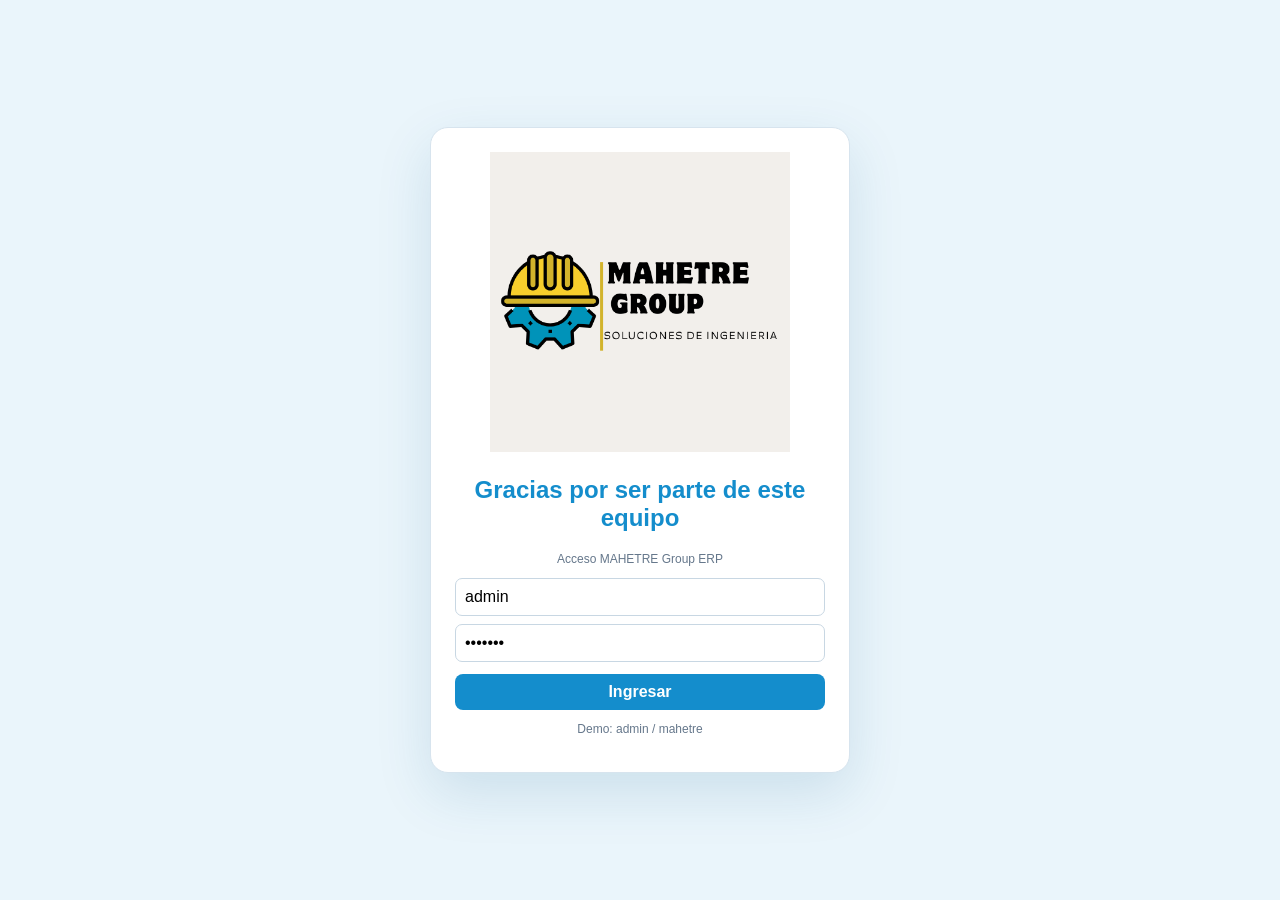
==== index.html @ aef708cf "Add files via upload" ====
<!doctype html><html lang="es"><head><meta charset="utf-8"><meta name="viewport" content="width=device-width,initial-scale=1"><title>MAHETRE ERP V1.4</title>
<style>
:root{--blue:#148dcc;--blue2:#0d78b4;--nav:#1596d2;--nav2:#0d82bf;--bg:#f3f8fc;--ink:#152235;--line:#d7e4ee;--green:#19a15f;--red:#d92d20;--yellow:#e9bb20}*{box-sizing:border-box}body{margin:0;font-family:Segoe UI,Arial,sans-serif;background:var(--bg);color:var(--ink)}button,input,select,textarea{font:inherit}.app{display:grid;grid-template-columns:260px 1fr;min-height:100vh}.side{background:linear-gradient(180deg,var(--nav),var(--nav2));color:#fff;min-height:100vh;height:100%;padding:14px 12px}.logoBox{background:#fff;border-radius:12px;padding:8px;margin-bottom:13px}.logoBox img{display:block;width:100%}.nav button{width:100%;padding:10px 12px;margin:2px 0;border:0;border-radius:8px;background:transparent;color:#eefaff;text-align:left;cursor:pointer}.nav button:hover,.nav button.on{background:#ffffff25}.main{padding:20px 24px 80px;min-width:0}.top{display:flex;align-items:center;justify-content:space-between;gap:12px}.top h1{margin:0;font-size:24px}.muted{font-size:12px;color:#65778b}.btn{border:0;border-radius:8px;padding:9px 12px;font-weight:700;cursor:pointer}.primary{background:var(--blue);color:#fff}.ghost{background:#fff;border:1px solid var(--line)}.ai{background:#efeaff;color:#5c28a7}.danger{background:#fff1f0;color:var(--red)}.msgbtn{position:relative}.badge{position:absolute;right:-7px;top:-7px;background:var(--red);color:#fff;border-radius:50%;width:19px;height:19px;display:grid;place-items:center;font-size:10px}.page{display:none}.page.on{display:block}.cards{display:grid;grid-template-columns:repeat(5,1fr);gap:11px;margin:18px 0}.card,.panel{background:#fff;border:1px solid var(--line);border-radius:13px;padding:15px;box-shadow:0 5px 18px #0a4a7208}.card b{display:block;font-size:25px;margin-top:4px}.ok{color:var(--green);font-weight:900}.warn{color:#b36b00;font-weight:800}.blocked{color:var(--red);font-weight:800}.pill{padding:4px 8px;border-radius:99px;background:#e7f4fb;color:#0872a8;font-size:11px;font-weight:800;display:inline-block}table{width:100%;border-collapse:collapse}th,td{padding:9px;border-bottom:1px solid #e8eef3;font-size:12px;text-align:left;vertical-align:top}th{background:#f5f9fc}.grid{display:grid;grid-template-columns:repeat(3,1fr);gap:10px}label{font-size:12px;font-weight:800;display:block;margin:4px 0}input,select,textarea{width:100%;border:1px solid #c8d7e3;border-radius:7px;padding:9px;background:#fff}textarea{min-height:90px;resize:vertical}.descbox{min-height:72px}.toolbar{display:flex;gap:7px;flex-wrap:wrap;margin-top:12px}.help{border:0;border-radius:50%;width:19px;height:19px;background:#e5f4fb;color:#0877b1;font-weight:900;cursor:pointer}.tabs{display:flex;gap:6px;flex-wrap:wrap;margin-bottom:14px}.tab{border:0;border-radius:99px;padding:8px 11px;background:#e6f2f9;cursor:pointer}.tab.on{background:var(--blue);color:#fff}.stage{display:none}.stage.on{display:block}.quote{background:#fff;max-width:850px;margin:12px auto;border:1px solid var(--line);padding:16px;position:relative;overflow:hidden}.quote:before{content:"";position:absolute;left:0;top:0;width:100%;height:14px;background:var(--blue)}.qhead{display:grid;grid-template-columns:1.2fr 1fr;gap:20px;margin-top:10px}.qhead img{width:185px;max-width:100%}.qdate{text-align:right}.qtitle{text-align:center;font-size:30px;color:#0a83c4;font-weight:900;letter-spacing:2px;margin:16px}.qinfo{display:grid;grid-template-columns:1fr 1fr;gap:14px;margin-bottom:10px}.qservice{font-size:14px}.quote table th{background:#0b83c5;color:white;font-size:14px}.quote table td{border:1px solid #7c8791}.quote table td textarea,.quote table td input{border:0}.totals{width:360px;margin:0 0 0 auto;background:#eef3fb;padding:8px}.totals div{display:flex;justify-content:space-between;padding:5px}.grand{background:#d6deed;font-size:18px;font-weight:900}.qualityGrid{display:grid;grid-template-columns:repeat(4,1fr);gap:10px}.qtool{background:#fff;border:1px solid var(--line);border-radius:11px;padding:13px;cursor:pointer}.qtool:hover{border-color:var(--blue)}.qtool b{display:block;margin-bottom:4px}.trace{display:grid;grid-template-columns:repeat(6,1fr);gap:6px;margin:12px 0}.trace div{background:#e8f5fb;border-radius:9px;padding:10px;text-align:center;font-size:11px}.chat{position:fixed;right:18px;bottom:18px;width:390px;max-height:75vh;background:#fff;border:1px solid var(--line);border-radius:14px;box-shadow:0 18px 50px #0003;display:none;overflow:hidden;z-index:30}.chat.on{display:block}.chathead{background:var(--blue);color:#fff;padding:11px;display:flex;justify-content:space-between}.presence{padding:9px;border-bottom:1px solid var(--line);font-size:11px}.dot{color:var(--green)}.chatbody{padding:10px;max-height:280px;overflow:auto}.bubble{background:#f1f5f8;border-radius:9px;padding:8px;margin:6px 0;font-size:12px}.login{position:fixed;inset:0;background:#eaf5fb;z-index:99;display:grid;place-items:center}.login.off{display:none}.loginCard{width:420px;max-width:92vw;background:#fff;border:1px solid var(--line);border-radius:18px;padding:24px;box-shadow:0 20px 55px #0b5c8a22;text-align:center}.loginCard img{width:300px;max-width:100%}.loginCard h2{color:var(--blue)}.modal{position:fixed;inset:0;background:#0006;z-index:50;display:none;place-items:center}.modal.on{display:grid}.modalCard{width:850px;max-width:94vw;max-height:88vh;overflow:auto;background:#fff;border-radius:14px;padding:18px}.section{border-top:1px solid var(--line);padding-top:10px;margin-top:10px}.savehint{position:fixed;left:50%;bottom:18px;transform:translateX(-50%);background:#15324e;color:#fff;padding:8px 14px;border-radius:99px;font-size:11px;display:none;z-index:70}
@media(max-width:1000px){.app{grid-template-columns:1fr}.side{min-height:auto}.cards{grid-template-columns:repeat(2,1fr)}.grid,.qinfo,.qhead{grid-template-columns:1fr}.qualityGrid{grid-template-columns:repeat(2,1fr)}.trace{grid-template-columns:repeat(2,1fr)}}
@page{size:A4 portrait;margin:8mm}
@media print{
 body{background:#fff}
 body *{visibility:hidden!important}
 body.print-quote .quote,body.print-quote .quote *{visibility:visible!important}
 body.print-quality #qualityModal,body.print-quality #qualityModal *{visibility:visible!important}
 body.print-project #printProject,body.print-project #printProject *{visibility:visible!important}
 body.print-quote .quote{position:absolute;left:0;top:0;width:194mm;max-width:194mm;margin:0;padding:7mm;border:0;box-shadow:none;font-size:9.5pt}
 body.print-quote .qhead img{width:42mm}
 body.print-quote .qtitle{font-size:22pt;margin:6px}
 body.print-quote input,body.print-quote textarea,body.print-quote select{padding:2px;font-size:9pt}
 body.print-quote .descbox{min-height:40px}
 body.print-quote th,body.print-quote td{padding:4px;font-size:8.5pt}
 body.print-quality #qualityModal{display:block!important;position:absolute;inset:0;background:#fff}
 body.print-quality .modalCard{width:194mm;max-width:194mm;max-height:none;overflow:visible;padding:7mm}
 body.print-project #printProject{display:block!important;position:absolute;left:0;top:0;width:194mm;padding:7mm;background:#fff}
 .noPrint{display:none!important}
}

.filebox{margin-top:14px;border:1px dashed #9fcbe5;background:#f7fcff;border-radius:12px;padding:12px}
.filebox h4{margin:0 0 7px;color:#087fbd}.filechips{display:flex;gap:6px;flex-wrap:wrap}
.filechip{background:#fff;border:1px solid #dce8ef;border-radius:9px;padding:7px 9px;font-size:11px;cursor:pointer}
.fileModal{display:none;position:fixed;inset:0;background:#0008;z-index:80;align-items:center;justify-content:center}.fileModal.on{display:flex}
.fileCard{width:min(1050px,94vw);max-height:90vh;overflow:auto;background:#fff;border-radius:14px;padding:18px}
.fileGrid{display:grid;grid-template-columns:330px 1fr;gap:15px}.fileList{border-right:1px solid #e3e8ef;padding-right:12px}
.fileRow{padding:9px;border:1px solid #e2e8f0;border-radius:9px;margin:7px 0}.fileRow:hover{background:#f7fbff}
.preview{min-height:420px;border:1px solid #e2e8f0;border-radius:10px;padding:10px;overflow:auto;background:#fafafa}
.preview iframe{width:100%;height:580px;border:0}.preview img{max-width:100%;max-height:580px}
.preview table{background:#fff}.preview td,.preview th{border:1px solid #ddd;padding:4px;white-space:nowrap}
@media(max-width:850px){.fileGrid{grid-template-columns:1fr}.fileList{border-right:0}}
</style></head><body>
<div class="login" id="login"><div class="loginCard"><img src="assets/logo.png"><h2>Gracias por ser parte de este equipo</h2><p class="muted">Acceso MAHETRE Group ERP</p><input id="loginUser" placeholder="Usuario" value="admin"><input id="loginPass" type="password" placeholder="Contraseña" value="mahetre" style="margin-top:8px"><button class="btn primary" style="width:100%;margin-top:12px" onclick="doLogin()">Ingresar</button><p class="muted">Demo: admin / mahetre</p></div></div>
<div class="app"><aside class="side"><div class="logoBox"><img src="assets/logo.png"></div><div class="nav"><button class="on" data-page="dash">▦ Dashboard</button><button data-page="new">＋ Proyecto nuevo</button><button data-page="projects">⚙ Proyectos</button><button data-page="quotes">▤ Cotizaciones</button><button data-page="machining">⚙ Maquinados</button><button data-page="sorting">⌕ Sorting / Retrabajo</button><button data-page="quality">✓ Calidad</button><button data-page="traceability">↗ Trazabilidad</button><button data-page="finance">$ Finanzas</button><button data-page="users">● Usuarios</button></div></aside><main class="main"><div class="top noPrint"><div><h1 id="pageTitle">Dashboard</h1><div class="muted">MAHETRE Group · ERP industrial integrado</div></div><div><button class="btn ai" onclick="aiHelp('general')">✨ IA</button> <button class="btn ghost msgbtn" onclick="toggleChat()">💬<span class="badge" id="badge">3</span></button></div></div>
<section class="page on" id="dash"><div class="cards"><div class="card">Activos<b>6</b></div><div class="card">En aprobación<b>3</b></div><div class="card">No aprobados<b>1</b></div><div class="card">Calidad pendiente<b>2</b></div><div class="card">Finalizados <span class="ok">✓</span><b>12</b></div></div><div class="panel"><h3>Seguimiento de proyectos</h3><table><tr><th>Folio</th><th>Cliente</th><th>Etapa</th><th>Estado</th><th>Qué falta / por qué paró</th><th>Responsable</th><th>Acciones</th></tr><tr><td>PRY-2026-0001</td><td>Cliente de prueba</td><td>Calidad</td><td><span class="warn">En proceso</span></td><td>Falta aprobación dimensional</td><td>Calidad</td><td><button class="btn ghost" onclick="openProject('PRY-2026-0001')">Abrir</button></td></tr><tr><td>PRY-2026-0008</td><td>Cliente A</td><td>Cierre</td><td><span class="ok">✓ Finalizado</span></td><td>Completo</td><td>Gerencia</td><td><button class="btn ghost" onclick="printProject()">🖨 Imprimir</button> <button class="btn ghost" onclick="pdfProject()">📄 PDF</button> <button class="btn ghost" onclick="zipProject()">📦 ZIP</button></td></tr></table></div></section>
<section class="page" id="new"><div class="panel"><div class="tabs" id="projectTabs"><button class="tab on" onclick="stage(0)">Cliente</button><button class="tab" onclick="stage(1)">Proyecto</button><button class="tab" onclick="stage(2)">Ingeniería</button><button class="tab" onclick="stage(3)">Calidad</button><button class="tab" onclick="stage(4)">Documentos</button><button class="tab" onclick="stage(5)">Aprobación</button></div>
<div class="stage on"><h3>Cliente</h3><div class="grid"><div><label>Empresa <button class="help" onclick="help('Empresa','Razón social o nombre comercial del cliente.')">?</button></label><input data-key="empresa"></div><div><label>Contacto</label><input data-key="contacto"></div><div><label>Correo</label><input type="email" data-key="correo"></div><div><label>Teléfono</label><input data-key="telefono"></div><div><label>Dirección</label><input data-key="direccion"></div><div><label>Departamento</label><input data-key="departamento"></div></div><div class="attachSlot"></div></div>
<div class="stage"><h3>Proyecto</h3><div class="grid"><div><label>Nombre</label><input data-key="proyecto"></div><div><label>Número de parte</label><input data-key="parte"></div><div><label>Cantidad</label><input type="number" data-key="cantidad"></div><div><label>Fecha requerida</label><input type="date" data-key="fecha"></div><div><label>Responsable</label><input data-key="responsable"></div><div><label>Estado</label><select data-key="estado"><option>Borrador</option><option>En aprobación</option><option>No aprobado</option><option>Aprobado</option><option>En proceso</option><option>Finalizado</option></select></div></div><div class="attachSlot"></div></div>
<div class="stage"><h3>Ingeniería</h3><div class="grid"><div><label>Material</label><input data-key="material"></div><div><label>Revisión dibujo</label><input data-key="revision"></div><div><label>Proceso</label><input data-key="proceso"></div><div><label>Tolerancias</label><input data-key="tolerancias"></div><div><label>Máquina</label><input data-key="maquina"></div><div><label>Característica especial</label><input data-key="especial"></div></div><label>Comentario técnico <button class="help" onclick="aiHelp('comentario de ingeniería')">?</button></label><textarea data-key="comentarioIng"></textarea><button class="btn ai" onclick="aiDraft('comentarioIng','ingeniería')">✨ Generar comentario profesional</button><div class="attachSlot"></div></div>
<div class="stage"><h3>Calidad</h3><div class="qualityGrid"><div class="qtool" onclick="openQuality('APQP')"><b>APQP</b><span class="muted">Abrir formato y guardar al expediente</span></div><div class="qtool" onclick="openQuality('PPAP')"><b>PPAP</b><span class="muted">Abrir formato y guardar al expediente</span></div><div class="qtool" onclick="openQuality('MSA')"><b>MSA</b><span class="muted">Abrir formato y guardar al expediente</span></div><div class="qtool" onclick="openQuality('SPC')"><b>SPC</b><span class="muted">Abrir formato y guardar al expediente</span></div><div class="qtool" onclick="openQuality('AMEF / FMEA')"><b>AMEF / FMEA</b><span class="muted">Abrir formato y guardar al expediente</span></div><div class="qtool" onclick="openQuality('Plan de Control')"><b>Plan de Control</b><span class="muted">Abrir formato y guardar al expediente</span></div><div class="qtool" onclick="openQuality('8D')"><b>8D</b><span class="muted">Abrir formato y guardar al expediente</span></div><div class="qtool" onclick="openQuality('5 Porqués')"><b>5 Porqués</b><span class="muted">Abrir formato y guardar al expediente</span></div></div><div class="attachSlot"></div></div>
<div class="stage"><h3>Documentos</h3><p class="muted">Los archivos quedan asociados al proyecto en esta prueba durante la sesión.</p><input type="file" id="projectFiles" multiple><div id="projectFileList"></div><div class="attachSlot"></div></div>
<div class="stage"><h3>Aprobación</h3><div class="grid"><div><label>Estado</label><select data-key="aprobacion"><option>Borrador</option><option>En aprobación interna</option><option>En aprobación gerencia</option><option>En aprobación cliente</option><option>No aprobado</option><option>Aprobado</option></select></div><div><label>Motivo / comentario</label><textarea data-key="motivoAprobacion"></textarea></div><div><label>Próxima acción</label><textarea data-key="proximaAccion"></textarea></div></div><div class="toolbar"><button class="btn primary" onclick="saveProject()">Guardar proyecto</button><button class="btn ghost" onclick="exportProject()">Generar expediente</button></div></div>
<div class="attachSlot"></div><div class="toolbar"><button class="btn ghost" onclick="prevStage()">← Anterior</button><button class="btn primary" onclick="saveProject()">Guardar</button><button class="btn primary" onclick="nextStage()">Siguiente →</button></div></div></section>
<section class="page" id="projects"><div class="panel"><h3>Proyectos</h3><table><tr><th>Folio</th><th>Cliente</th><th>Estado</th><th>Trazabilidad</th><th>Qué falta</th><th>Detenido por</th><th>Acciones</th></tr><tr><td>PRY-2026-0001</td><td>Cliente de prueba</td><td>En proceso</td><td>Cliente → Cotización → Ingeniería → <b>Calidad</b></td><td>Resultado dimensional</td><td>Esperando inspección</td><td><button class="btn ghost" onclick="openProject('PRY-2026-0001')">Abrir</button> <button class="btn ghost" onclick="printProject()">🖨</button> <button class="btn ghost" onclick="pdfProject()">PDF</button> <button class="btn ghost" onclick="zipProject()">ZIP</button></td></tr></table></div></section>
<section class="page" id="quotes"><div class="quote" id="quote"><div class="qhead"><div><img src="assets/logo.png"><div class="muted"><b>MAQUINADOS · FABRICACIÓN · MANTENIMIENTO · SORTING QUALITY · FIXTURES · PRODUCCIÓN EN SERIE</b></div></div><div class="qdate"><input id="qdate" type="date"><p><b>SERVICIO:</b> <input id="qservice" value="Maquinado y fabricación EXPRESS"></p></div></div><div class="qtitle">COTIZACIÓN</div><div class="qinfo"><div><b>COTIZACIÓN</b><p style="color:#087fc0">Jose Landin</p><p>MAHETRE GROUP<br>Celaya Gto, MX, CP 38010</p></div><div><b>EMPRESA</b><label>Nombre del cliente - departamento</label><input id="qclient"><label>Empresa</label><input id="qcompany"><label>Dirección</label><input id="qaddress"></div></div><table><thead><tr><th>SERVICIO / DESCRIPCIÓN</th><th>CANTIDAD</th><th>PRECIO</th><th>SUBTOTAL</th><th class="noPrint">×</th></tr></thead><tbody id="qitems"></tbody></table><div class="toolbar noPrint"><button class="btn primary" onclick="addQuoteItem()">＋ Concepto</button><button class="btn ai" onclick="aiQuote()">✨ Descripción IA</button></div><div class="totals"><div><span>Subtotal</span><b id="sub">$0</b></div><div><span>IVA <select id="iva" onchange="calcQuote()" style="width:75px"><option value="0">0%</option><option value=".16">16%</option></select></span><b id="tax">$0</b></div><div class="grand"><span>TOTAL</span><span id="total">$0</span></div></div><div class="qinfo" style="margin-top:30px"><div><hr><div style="text-align:center">Nombre y Firma</div></div><div><hr><div style="text-align:center"><b>Ing. JOSE LANDIN</b><br>Dueño<br>Nombre y Firma</div></div></div><div style="background:#f7f7f7;padding:12px"><b>Condiciones</b><ul><li>La cotización es válida por 15 días a partir de su envío.</li><li>Los plazos de entrega se cumplirán según lo acordado, salvo fuerza mayor avisando al cliente con anticipación.</li><li>Cualquier cambio o modificación deberá ser notificado y podría implicar un ajuste en el costo.</li></ul></div><div style="background:#0758ae;color:white;padding:10px;text-align:center">Tel: 418 313 59 14 &nbsp;&nbsp;&nbsp;&nbsp; servicio.mahetre@gmail.com</div><div class="toolbar noPrint"><button class="btn ghost" onclick="printQuote()">🖨 Imprimir</button><button class="btn ghost" onclick="pdfQuote()">📄 PDF</button><button class="btn ghost" onclick="zipQuote()">📦 ZIP</button><button class="btn ghost" onclick="saveQuote()">💾 Guardar cotización</button></div></div></section>
<section class="page" id="machining"><div class="panel"><h3>Maquinados</h3><div class="grid"><div><label>Proyecto</label><input data-m="project"></div><div><label>Parte</label><input data-m="part"></div><div><label>Lote</label><input data-m="lot"></div><div><label>Material</label><input data-m="material"></div><div><label>Proceso</label><input data-m="process"></div><div><label>Máquina</label><input data-m="machine"></div></div><label>Cómo se realizó / comentario</label><textarea data-m="how"></textarea><label>Evidencias</label><input type="file" multiple><button class="btn primary" onclick="saveGeneric('maquinado')">Guardar registro</button></div></section>
<section class="page" id="sorting"><div class="panel"><h3>Sorting / Retrabajo</h3><div class="grid"><div><label>Proyecto</label><input></div><div><label>Piezas recibidas</label><input id="received" type="number" oninput="sortingCalc()"></div><div><label>Inspeccionadas</label><input id="inspected" type="number" oninput="sortingCalc()"></div><div><label>OK</label><input id="okqty" type="number"></div><div><label>NOK</label><input id="nokqty" type="number"></div><div><label>Pendientes</label><input id="pending" readonly></div></div><label>Subir checklist, lista de asistencia, reporte o evidencia</label><input type="file" id="sortingFiles" multiple accept=".csv,.txt,.pdf,.xlsx,.xls,image/*"><div class="toolbar"><button class="btn ghost" onclick="analyzeFiles()">🔎 Capturar datos del archivo</button><button class="btn primary" onclick="saveGeneric('sorting')">Guardar</button></div><div id="fileAnalysis" class="section muted">CSV/TXT: lectura automática disponible en esta prueba. PDF/imagen/Excel: se adjuntan y quedan pendientes de OCR/lector documental del backend.</div></div></section>
<section class="page" id="quality"><div class="panel"><h3>Calidad</h3><div class="qualityGrid"><div class="qtool" onclick="openQuality('APQP')"><b>APQP</b><span class="muted">Formato funcional</span></div><div class="qtool" onclick="openQuality('PPAP')"><b>PPAP</b><span class="muted">Formato funcional</span></div><div class="qtool" onclick="openQuality('MSA')"><b>MSA</b><span class="muted">Formato funcional</span></div><div class="qtool" onclick="openQuality('SPC')"><b>SPC</b><span class="muted">Formato funcional</span></div><div class="qtool" onclick="openQuality('AMEF / FMEA')"><b>AMEF / FMEA</b><span class="muted">Formato funcional</span></div><div class="qtool" onclick="openQuality('Plan de Control')"><b>Plan de Control</b><span class="muted">Formato funcional</span></div><div class="qtool" onclick="openQuality('8D')"><b>8D</b><span class="muted">Formato funcional</span></div><div class="qtool" onclick="openQuality('5 Porqués')"><b>5 Porqués</b><span class="muted">Formato funcional</span></div></div></div></section>
<section class="page" id="traceability"><div class="panel"><h3>Trazabilidad integral</h3><div class="trace"><div>Cliente ✓</div><div>Cotización ✓</div><div>Ingeniería ✓</div><div>Producción ✓</div><div><b>Calidad</b><br>Pendiente</div><div>Entrega</div></div><div class="grid"><div><label>Etapa actual</label><select><option>Calidad</option><option>Producción</option><option>Entrega</option></select></div><div><label>¿Qué hace falta?</label><textarea>Resultado dimensional</textarea></div><div><label>¿Por qué está detenido?</label><textarea>Esperando inspección final</textarea></div><div><label>Responsable</label><input value="Calidad"></div><div><label>Próxima acción</label><input value="Liberar inspección"></div><div><label>Fecha compromiso</label><input type="date"></div></div><button class="btn primary" onclick="saveGeneric('trazabilidad')">Guardar seguimiento</button></div></section>
<section class="page" id="finance"><div class="cards"><div class="card">Ingresos<b>$82,500</b></div><div class="card">Gastos<b>$31,200</b></div><div class="card">Utilidad<b>$51,300</b></div><div class="card">Ahorro<b>$12,000</b></div><div class="card">Libre<b>$39,300</b></div></div></section>
<section class="page" id="users"><div class="panel"><h3>Usuarios activos: 4</h3><table><tr><th>Nombre</th><th>Área</th><th>Estado</th><th>Última actividad</th></tr><tr><td>José Landin</td><td>Administración</td><td><span class="dot">●</span> Activo</td><td>Ahora</td></tr><tr><td>Andrea</td><td>Calidad</td><td><span class="dot">●</span> Activa</td><td>Hace 1 min</td></tr><tr><td>Carlos</td><td>Ingeniería</td><td><span class="dot">●</span> Activo</td><td>Hace 4 min</td></tr><tr><td>Operador 01</td><td>Producción</td><td>Ausente</td><td>Hace 18 min</td></tr></table></div></section>
</main></div>
<div class="chat" id="chat"><div class="chathead"><b>Mensajes · 3 usuarios activos</b><button onclick="toggleChat()">×</button></div><div class="presence"><span class="dot">●</span> Andrea · Calidad · ahora &nbsp; <span class="dot">●</span> Carlos · Ingeniería · 4 min</div><div class="chatbody" id="chatBody"><div class="bubble"><b>Calidad:</b> Falta liberar inspección.</div><div class="bubble"><b>Ingeniería:</b> Plano actualizado.</div></div><div style="padding:10px"><textarea id="chatInput" placeholder="Mensaje... Enter envía · Shift+Enter salto"></textarea><button class="btn primary" onclick="sendChat()">Enviar</button></div></div>
<div class="modal" id="qualityModal"><div class="modalCard"><div style="display:flex;justify-content:space-between"><h2 id="qualityTitle">Calidad</h2><button class="btn ghost" onclick="closeQuality()">×</button></div><div id="qualityForm"></div><div class="toolbar"><button class="btn ai" onclick="aiHelp(document.getElementById('qualityTitle').textContent)">✨ IA profesional</button><button class="btn ghost" onclick="openFiles('Calidad - '+activeQuality)">📎 Archivos</button><button class="btn primary" onclick="saveQuality()">Guardar al expediente</button><button class="btn ghost" onclick="printQuality()">🖨 Imprimir</button><button class="btn ghost" onclick="pdfQuality()">📄 PDF</button><button class="btn ghost" onclick="zipQuality()">📦 ZIP</button></div></div></div>
<div class="fileModal" id="fileModal"><div class="fileCard">
<div style="display:flex;justify-content:space-between;align-items:center"><div><h2 style="margin:0">📎 Archivos y evidencias</h2><div class="muted" id="fileSectionLabel"></div></div><button class="btn ghost" onclick="closeFiles()">×</button></div>
<div class="grid" style="margin-top:12px"><div><label>Archivo</label><input type="file" id="attInput" multiple accept=".xlsx,.xls,.csv,.pdf,.doc,.docx,.png,.jpg,.jpeg,.webp,.txt,.zip"></div><div><label>Descripción</label><input id="attDesc" placeholder="Ej. Cálculo de tolerancias"></div><div><label>Revisión / versión</label><input id="attRev" value="Rev. 01"></div></div>
<div class="toolbar"><button class="btn primary" onclick="storeAttachments()">＋ Agregar al expediente</button><button class="btn ghost" onclick="renderAttachments()">Actualizar lista</button></div>
<div class="fileGrid" style="margin-top:14px"><div class="fileList"><b>Archivos registrados</b><div id="attList"></div></div><div><b>Vista previa</b><div class="preview" id="attPreview"><div class="muted">Selecciona un archivo para visualizarlo.</div></div></div></div>
</div></div>
<div class="savehint" id="savehint">✓ Datos guardados</div><div id="printProject" style="display:none"></div>
<script>
const $=id=>document.getElementById(id);const db=()=>JSON.parse(localStorage.getItem('mahetre_db')||'{"project":{},"quality":{},"quotes":[]}');const put=d=>localStorage.setItem('mahetre_db',JSON.stringify(d));
function doLogin(){if(loginUser.value&&loginPass.value){login.classList.add('off');localStorage.setItem('mahetre_login','1')}}if(localStorage.getItem('mahetre_login')==='1')login.classList.add('off');
const titles={dash:'Dashboard',new:'Proyecto nuevo',projects:'Proyectos',quotes:'Cotizaciones',machining:'Maquinados',sorting:'Sorting / Retrabajo',quality:'Calidad',traceability:'Trazabilidad',finance:'Finanzas',users:'Usuarios'};document.querySelectorAll('.nav button').forEach(b=>b.onclick=()=>go(b.dataset.page));function go(p){document.querySelectorAll('.page').forEach(x=>x.classList.remove('on'));$(p).classList.add('on');document.querySelectorAll('.nav button').forEach(x=>x.classList.toggle('on',x.dataset.page===p));pageTitle.textContent=titles[p]}
let st=0;const stages=[...document.querySelectorAll('#new .stage')],tabs=[...document.querySelectorAll('#projectTabs .tab')];function stage(n){st=n;stages.forEach((x,i)=>x.classList.toggle('on',i===n));tabs.forEach((x,i)=>x.classList.toggle('on',i===n))}function nextStage(){stage(Math.min(st+1,5))}function prevStage(){stage(Math.max(st-1,0))}
function flash(){savehint.style.display='block';setTimeout(()=>savehint.style.display='none',900)}function saveProject(){let d=db();document.querySelectorAll('[data-key]').forEach(x=>d.project[x.dataset.key]=x.value);put(d);flash()}let initial=db().project;document.querySelectorAll('[data-key]').forEach(x=>{if(initial[x.dataset.key]!=null)x.value=initial[x.dataset.key]});
function help(t,m){alert(t+'\n\n'+m)}function aiHelp(area){alert('Asistente IA MAHETRE - '+area+'\n\nEn la versión conectada, la IA redactará en tono técnico/profesional, revisará campos faltantes y propondrá texto. Esta prueba no envía datos a un modelo externo.')}
function aiDraft(key,area){let el=document.querySelector('[data-key="'+key+'"]');el.value='Se realizó revisión técnica del requerimiento, verificando información disponible, características críticas y criterios de aceptación. Pendiente de validación final por el responsable del proceso.';saveProject()}
function toggleChat(){chat.classList.toggle('on');badge.textContent='0'}function sendChat(){let v=chatInput.value.trim();if(!v)return;let b=document.createElement('div');b.className='bubble';b.innerHTML='<b>Tú:</b> '+v.replace(/</g,'&lt;');chatBody.appendChild(b);chatInput.value='';flash()}chatInput.addEventListener('keydown',e=>{if(e.key==='Enter'&&!e.shiftKey){e.preventDefault();sendChat()}});
// Enter saves form data, but never hijacks Ctrl/Alt combinations (important for @)
document.addEventListener('keydown',e=>{if(e.key==='Enter'&&!e.shiftKey&&!e.ctrlKey&&!e.altKey&&!e.metaKey&&e.target.id!=='chatInput'&&['INPUT','SELECT'].includes(e.target.tagName)){e.preventDefault();saveProject();e.target.blur()}});
function addQuoteItem(desc='Maquinado de pieza existente\nApertura y ajuste del diámetro interior de pieza tipo brida con rosca exterior.',qty=1,price=450){let tr=document.createElement('tr');tr.innerHTML='<td><textarea class="qd descbox">'+desc+'</textarea></td><td><input class="qq" type="number" value="'+qty+'" oninput="calcQuote()"></td><td><input class="qp" type="number" value="'+price+'" oninput="calcQuote()"></td><td class="qsub"></td><td class="noPrint"><button onclick="this.closest(\'tr\').remove();calcQuote()">×</button></td>';qitems.appendChild(tr);calcQuote()}
function calcQuote(){let s=0;document.querySelectorAll('#qitems tr').forEach(r=>{let v=(+r.querySelector('.qq').value||0)*(+r.querySelector('.qp').value||0);s+=v;r.querySelector('.qsub').textContent='$ '+v.toLocaleString('es-MX')});let t=s*(+iva.value);sub.textContent='$ '+s.toLocaleString('es-MX');tax.textContent='$ '+t.toLocaleString('es-MX');total.textContent='$ '+(s+t).toLocaleString('es-MX')}
function aiQuote(){let last=[...document.querySelectorAll('.qd')].pop();if(last)last.value='Fabricación y/o ajuste de componente conforme a requerimiento del cliente, incluyendo preparación, maquinado, verificación dimensional y acabado final.'}
function saveQuote(){let d=db(),lines=[...document.querySelectorAll('#qitems tr')].map(r=>({description:r.querySelector('.qd').value,qty:r.querySelector('.qq').value,price:r.querySelector('.qp').value}));d.quotes.push({client:qclient.value,company:qcompany.value,address:qaddress.value,service:qservice.value,lines,total:total.textContent});put(d);flash()}function withPrintMode(mode,fn){document.body.classList.add(mode);setTimeout(()=>{fn();setTimeout(()=>document.body.classList.remove(mode),500)},120)}
function printQuote(){withPrintMode('print-quote',()=>window.print())}
function pdfQuote(){alert('En la ventana de impresión selecciona “Guardar como PDF”. El formato ya está ajustado a una hoja A4.');printQuote()}
function quoteData(){return {fecha:qdate.value,servicio:qservice.value,cliente:qclient.value,empresa:qcompany.value,direccion:qaddress.value,iva:iva.value,total:total.textContent,lineas:[...document.querySelectorAll('#qitems tr')].map(r=>({descripcion:r.querySelector('.qd').value,cantidad:r.querySelector('.qq').value,precio:r.querySelector('.qp').value,subtotal:r.querySelector('.qsub').textContent}))}}
function zipQuote(){let d=quoteData();downloadNamedZip('MAHETRE_COTIZACION.zip',[{name:'cotizacion.json',text:JSON.stringify(d,null,2)},{name:'LEEME.txt',text:'Respaldo de cotización MAHETRE. Para PDF use el botón PDF dentro del ERP.'}])}
function sortingCalc(){pending.value=Math.max(0,(+received.value||0)-(+inspected.value||0))}async function analyzeFiles(){let files=[...sortingFiles.files];if(!files.length)return alert('Selecciona uno o más archivos.');let out=[];for(const f of files){if(/\.(csv|txt)$/i.test(f.name)){let text=await f.text();out.push('<b>'+f.name+'</b><pre style="white-space:pre-wrap">'+text.slice(0,1800).replace(/</g,'&lt;')+'</pre>')}else out.push('<b>'+f.name+'</b>: adjuntado; requiere OCR/lector documental en versión con backend.')}fileAnalysis.innerHTML=out.join('<hr>')}
const forms={
'8D':['D1 - Equipo y responsables','D2 - Descripción del problema (5W2H)','D3 - Acción de contención inmediata','D4 - Análisis y causa raíz','D5 - Acciones correctivas permanentes','D6 - Implementación y validación','D7 - Prevención de recurrencia','D8 - Cierre, reconocimiento y aprobación'],
'5 Porqués':['Definición del problema','¿Por qué 1?','¿Por qué 2?','¿Por qué 3?','¿Por qué 4?','¿Por qué 5?','Causa raíz confirmada','Acción correctiva','Responsable y fecha','Verificación de eficacia'],
'MSA':['Sistema de medición / estudio','Instrumento / ID','Característica medida','Resolución','Tolerancia','Operadores','Número de piezas','Repeticiones','Gage R&R / resultado','%GRR','Sesgo','Linealidad','Estabilidad','Conclusión / aceptación'],
'APQP':['Proyecto / cliente','Fase 1 - Planear y definir programa','Fase 2 - Diseño y desarrollo de producto','Fase 3 - Diseño y desarrollo de proceso','Fase 4 - Validación de producto y proceso','Fase 5 - Retroalimentación / acciones','Responsable','Fecha objetivo','Estatus'],
'PPAP':['Nivel PPAP','PSW','Diseño / plano','AMEF de diseño (si aplica)','Diagrama de flujo','AMEF de proceso','Plan de control','MSA','Resultados dimensionales','Material / desempeño','Estudios iniciales de proceso','Muestras maestras / ayudas','Registros de cumplimiento','Aprobación cliente'],
'SPC':['Proceso / característica','Límite especificación inferior','Objetivo / nominal','Límite especificación superior','Subgrupo / frecuencia','Datos de medición','Media','Rango / desviación','Cp','Cpk','Reacción ante fuera de control'],
'AMEF / FMEA':['Proceso / función','Modo de falla potencial','Efecto potencial','Severidad','Causa potencial','Ocurrencia','Controles actuales','Detección','Prioridad / AP','Acción recomendada','Responsable','Fecha / resultado'],
'Plan de Control':['Operación / proceso','Característica producto/proceso','Especificación / tolerancia','Método de medición','Tamaño de muestra','Frecuencia','Método de control','Plan de reacción','Responsable']};
let activeQuality='';function openQuality(name){activeQuality=name;qualityTitle.textContent=name;let fields=forms[name]||['Registro','Responsable','Fecha','Resultado'];qualityForm.innerHTML=fields.map((f,i)=>'<div class="section"><label>'+f+' <button class="help" onclick="aiHelp(\''+f.replace(/'/g,'')+'\')">?</button></label><textarea data-q="'+i+'"></textarea></div>').join('');let saved=db().quality[name]||[];document.querySelectorAll('[data-q]').forEach((x,i)=>x.value=saved[i]||'');qualityModal.classList.add('on')}function closeQuality(){qualityModal.classList.remove('on')}function saveQuality(){let d=db();d.quality[activeQuality]=[...document.querySelectorAll('[data-q]')].map(x=>x.value);put(d);flash()}function printQuality(){withPrintMode('print-quality',()=>window.print())}
function pdfQuality(){alert('En la ventana de impresión selecciona “Guardar como PDF”.');printQuality()}
function zipQuality(){saveQuality();let d=db();downloadNamedZip('MAHETRE_'+activeQuality.replace(/[^A-Za-z0-9]+/g,'_')+'.zip',[{name:'calidad.json',text:JSON.stringify({tipo:activeQuality,datos:d.quality[activeQuality]||[]},null,2)}])}
function saveGeneric(x){flash()}function openProject(){go('traceability')}
function buildProjectPrint(){saveProject();let d=db();let el=document.getElementById('printProject');el.innerHTML='<img src="assets/logo.png" style="width:180px"><h1 style="color:#148dcc">Expediente de proyecto</h1><h2>Datos del proyecto</h2><table>'+Object.entries(d.project).map(([k,v])=>'<tr><th>'+k+'</th><td>'+String(v||'')+'</td></tr>').join('')+'</table><h2>Calidad</h2>'+Object.entries(d.quality).map(([k,v])=>'<h3>'+k+'</h3><ol>'+v.map(x=>'<li>'+String(x||'')+'</li>').join('')+'</ol>').join('')+'<p>MAHETRE Group ERP V1.4</p>';return d}
function printProject(){buildProjectPrint();withPrintMode('print-project',()=>window.print())}
function pdfProject(){alert('En la ventana de impresión selecciona “Guardar como PDF”.');printProject()}
function zipProject(){let d=buildProjectPrint();downloadNamedZip('MAHETRE_EXPEDIENTE.zip',[{name:'expediente.json',text:JSON.stringify(d,null,2)},{name:'LEEME.txt',text:'Expediente MAHETRE V1.4. Contiene datos de proyecto, cotizaciones y calidad guardados localmente.'}])}
function exportProject(){printProject()}
// ZIP real, sin compresión, con expediente JSON + HTML de respaldo. El PDF se guarda desde el diálogo de impresión.
function crc32(s){let c=-1;for(let i=0;i<s.length;i++){c^=s.charCodeAt(i);for(let j=0;j<8;j++)c=(c>>>1)^((c&1)?0xEDB88320:0)}return(c^-1)>>>0}function u16(n){return [n&255,(n>>>8)&255]}function u32(n){return [n&255,(n>>>8)&255,(n>>>16)&255,(n>>>24)&255]}function zipBlob(files){let chunks=[],central=[],off=0,enc=new TextEncoder();for(let f of files){let name=enc.encode(f.name),data=enc.encode(f.text),crc=crc32(f.text),local=new Uint8Array([...u32(0x04034b50),...u16(20),...u16(0),...u16(0),...u16(0),...u16(0),...u32(crc),...u32(data.length),...u32(data.length),...u16(name.length),...u16(0),...name]);chunks.push(local,data);let cen=new Uint8Array([...u32(0x02014b50),...u16(20),...u16(20),...u16(0),...u16(0),...u16(0),...u16(0),...u32(crc),...u32(data.length),...u32(data.length),...u16(name.length),...u16(0),...u16(0),...u16(0),...u16(0),...u32(0),...u32(off),...name]);central.push(cen);off+=local.length+data.length}let csize=central.reduce((a,b)=>a+b.length,0),end=new Uint8Array([...u32(0x06054b50),...u16(0),...u16(0),...u16(files.length),...u16(files.length),...u32(csize),...u32(off),...u16(0)]);return new Blob([...chunks,...central,end],{type:'application/zip'})}function downloadNamedZip(filename,files){let blob=zipBlob(files),a=document.createElement('a');a.href=URL.createObjectURL(blob);a.download=filename;a.click();setTimeout(()=>URL.revokeObjectURL(a.href),1000)}
function downloadZipLike(d){let blob=zipBlob([{name:'expediente.json',text:JSON.stringify(d,null,2)},{name:'LEEME.txt',text:'Expediente MAHETRE. El PDF se genera con el botón/diálogo Guardar como PDF del navegador.'}]);let a=document.createElement('a');a.href=URL.createObjectURL(blob);a.download='MAHETRE_EXPEDIENTE.zip';a.click();setTimeout(()=>URL.revokeObjectURL(a.href),1000)}
projectFiles.addEventListener('change',()=>{projectFileList.innerHTML=[...projectFiles.files].map(f=>'<div>📎 '+f.name+'</div>').join('')});


// ===== Centro documental MAHETRE: IndexedDB, versiones y vista previa =====
let fileSection='General';
const IDB_NAME='mahetre_erp_files_v14', IDB_STORE='files';
function idbOpen(){return new Promise((res,rej)=>{let r=indexedDB.open(IDB_NAME,1);r.onupgradeneeded=()=>{let db=r.result;if(!db.objectStoreNames.contains(IDB_STORE)){let st=db.createObjectStore(IDB_STORE,{keyPath:'id',autoIncrement:true});st.createIndex('section','section')}};r.onsuccess=()=>res(r.result);r.onerror=()=>rej(r.error)})}
async function idbAll(section){let db=await idbOpen();return new Promise((res,rej)=>{let tx=db.transaction(IDB_STORE,'readonly'),st=tx.objectStore(IDB_STORE),r=st.getAll();r.onsuccess=()=>res(r.result.filter(x=>x.section===section));r.onerror=()=>rej(r.error)})}
async function openFiles(section){fileSection=section||'General';fileSectionLabel.textContent='Apartado: '+fileSection;fileModal.classList.add('on');await renderAttachments()}
function closeFiles(){fileModal.classList.remove('on');attPreview.innerHTML='<div class="muted">Selecciona un archivo para visualizarlo.</div>'}
async function storeAttachments(){let fs=[...attInput.files];if(!fs.length)return alert('Selecciona al menos un archivo.');let db=await idbOpen(),tx=db.transaction(IDB_STORE,'readwrite'),st=tx.objectStore(IDB_STORE);for(let f of fs){st.add({section:fileSection,name:f.name,type:f.type||'',size:f.size,description:attDesc.value||'',revision:attRev.value||'Rev. 01',uploadedBy:'Usuario activo',uploadedAt:new Date().toLocaleString('es-MX'),blob:f})}await new Promise(r=>tx.oncomplete=r);attInput.value='';attDesc.value='';await renderAttachments();flash()}
async function renderAttachments(){let arr=await idbAll(fileSection);attList.innerHTML=arr.length?arr.map(x=>`<div class="fileRow"><b>${esc(x.name)}</b><div class="muted">${esc(x.revision)} · ${esc(x.uploadedBy)} · ${esc(x.uploadedAt)}</div><div class="muted">${esc(x.description||'Sin descripción')}</div><div class="toolbar"><button class="btn ghost" onclick="previewAttachment(${x.id})">Vista previa</button><button class="btn ghost" onclick="downloadAttachment(${x.id})">Descargar</button><button class="btn danger" onclick="deleteAttachment(${x.id})">Eliminar</button></div></div>`).join(''):'<div class="muted" style="margin-top:8px">Aún no hay archivos en este apartado.</div>';updateFileCounters()}
async function idbGet(id){let db=await idbOpen();return new Promise((res,rej)=>{let r=db.transaction(IDB_STORE,'readonly').objectStore(IDB_STORE).get(id);r.onsuccess=()=>res(r.result);r.onerror=()=>rej(r.error)})}
async function deleteAttachment(id){if(!confirm('¿Eliminar este archivo del expediente local?'))return;let db=await idbOpen();let tx=db.transaction(IDB_STORE,'readwrite');tx.objectStore(IDB_STORE).delete(id);await new Promise(r=>tx.oncomplete=r);renderAttachments()}
async function downloadAttachment(id){let x=await idbGet(id),u=URL.createObjectURL(x.blob),a=document.createElement('a');a.href=u;a.download=x.name;a.click();setTimeout(()=>URL.revokeObjectURL(u),1000)}
function esc(v){return String(v??'').replace(/[&<>"']/g,m=>({'&':'&amp;','<':'&lt;','>':'&gt;','"':'&quot;',"'":'&#39;'}[m]))}
async function previewAttachment(id){let x=await idbGet(id),n=x.name.toLowerCase(),u=URL.createObjectURL(x.blob);attPreview.innerHTML='<div class="muted">Cargando vista previa…</div>';try{
 if(/\.(png|jpg|jpeg|webp|gif)$/.test(n)) attPreview.innerHTML=`<img src="${u}">`;
 else if(/\.pdf$/.test(n)) attPreview.innerHTML=`<iframe src="${u}"></iframe>`;
 else if(/\.(txt|csv)$/.test(n)){let t=await x.blob.text();attPreview.innerHTML='<pre style="white-space:pre-wrap">'+esc(t.slice(0,50000))+'</pre>'}
 else if(/\.xlsx$/.test(n)){let rows=await previewXlsx(x.blob);attPreview.innerHTML=rowsToTable(rows)}
 else attPreview.innerHTML=`<h3>${esc(x.name)}</h3><p>Archivo registrado en el expediente.</p><p><b>${esc(x.revision)}</b> · ${esc(x.description)}</p><p class="muted">Este formato no tiene visor interno en el navegador. Puedes descargarlo y abrirlo con su aplicación correspondiente.</p>`;
 }catch(e){attPreview.innerHTML='<p>No se pudo generar la vista previa, pero el archivo permanece registrado.</p><div class="muted">'+esc(e.message)+'</div>'}}
function rowsToTable(rows){if(!rows.length)return '<p>Hoja sin datos visibles.</p>';let max=Math.min(30,rows.length);return '<div class="muted">Vista previa de la primera hoja · primeras '+max+' filas</div><table>'+rows.slice(0,max).map((r,i)=>'<tr>'+r.slice(0,15).map(c=>(i===0?'<th>':'<td>')+esc(c)+(i===0?'</th>':'</td>')).join('')+'</tr>').join('')+'</table>'}
// Lector XLSX mínimo para vista previa de la primera hoja. Usa DecompressionStream del navegador.
async function unzipEntry(buf,nameWanted){let dv=new DataView(buf),p=0;while(p+30<buf.byteLength){if(dv.getUint32(p,true)!==0x04034b50)break;let method=dv.getUint16(p+8,true),cs=dv.getUint32(p+18,true),ns=dv.getUint16(p+26,true),es=dv.getUint16(p+28,true),name=new TextDecoder().decode(new Uint8Array(buf,p+30,ns)),start=p+30+ns+es,raw=new Uint8Array(buf,start,cs);if(name===nameWanted){if(method===0)return raw;if(method===8){let ds=new DecompressionStream('deflate-raw'),ab=await new Response(new Blob([raw]).stream().pipeThrough(ds)).arrayBuffer();return new Uint8Array(ab)}throw Error('Método ZIP no compatible')}p=start+cs}throw Error('No se encontró '+nameWanted)}
async function previewXlsx(blob){let buf=await blob.arrayBuffer(),dec=new TextDecoder(),shared=[];try{let ss=dec.decode(await unzipEntry(buf,'xl/sharedStrings.xml')),doc=new DOMParser().parseFromString(ss,'text/xml');shared=[...doc.querySelectorAll('si')].map(si=>[...si.querySelectorAll('t')].map(t=>t.textContent).join(''))}catch(e){}let xml=dec.decode(await unzipEntry(buf,'xl/worksheets/sheet1.xml')),doc=new DOMParser().parseFromString(xml,'text/xml'),rows=[];for(let row of doc.querySelectorAll('sheetData row')){let arr=[];for(let c of row.querySelectorAll('c')){let ref=c.getAttribute('r')||'',col=ref.match(/[A-Z]+/)?.[0]||'A',idx=0;for(let ch of col)idx=idx*26+ch.charCodeAt(0)-64;idx--;let v=c.querySelector('v')?.textContent??'',t=c.getAttribute('t');if(t==='s')v=shared[+v]??v;while(arr.length<idx)arr.push('');arr[idx]=v}rows.push(arr)}return rows}
async function updateFileCounters(){for(let b of document.querySelectorAll('[data-file-section]')){let arr=await idbAll(b.dataset.fileSection);b.querySelector('.fc').textContent=arr.length}}
function makeFileBox(section){return `<div class="filebox"><h4>📎 Archivos y evidencias</h4><div class="muted">Excel, PDF, imágenes, Word, CSV, planos y otros documentos. Se registra revisión, responsable y fecha.</div><div class="toolbar"><button class="btn ghost" data-file-section="${esc(section)}" onclick="openFiles('${String(section).replace(/'/g,"")}')">📎 Archivos (<span class="fc">0</span>)</button></div></div>`}
function installFileCenters(){
 document.querySelectorAll('.page').forEach(pg=>{if(pg.id==='dashboard')return;let panel=pg.querySelector('.panel,.quote');if(panel&&!panel.querySelector('.globalFileBox')){let d=document.createElement('div');d.className='globalFileBox';d.innerHTML=makeFileBox((titles&&titles[pg.id])||pg.id);panel.appendChild(d)}})
 let names=['Cliente','Proyecto','Ingeniería','Calidad del proyecto','Documentos','Aprobación'];document.querySelectorAll('#new .stage').forEach((st,i)=>{let slot=st.querySelector('.attachSlot');if(slot)slot.innerHTML=makeFileBox(names[i]||('Proyecto '+(i+1)))});
 updateFileCounters();
}
setTimeout(installFileCenters,50);

document.addEventListener('change',e=>{
 if(e.target.matches('input,select,textarea') && e.target.id!=='chatInput'){
   if(e.target.closest('#qualityModal')) saveQuality(); else if(e.target.closest('#quotes')) saveQuote(); else saveProject();
 }
});
document.addEventListener('keydown',e=>{
 if(e.key==='Enter'&&!e.shiftKey&&!e.ctrlKey&&!e.altKey&&!e.metaKey&&e.target.closest('#qualityModal')){
   e.preventDefault();saveQuality();e.target.blur();
 }
});

qdate.value=new Date().toISOString().slice(0,10);addQuoteItem();addQuoteItem('Fabricación de retén en acero inoxidable T304\nFabricación de 1 pza en acero inoxidable, con ranura para alojamiento de cable, ajuste dimensional y acabado final.',1,650);calcQuote();
</script></body></html>
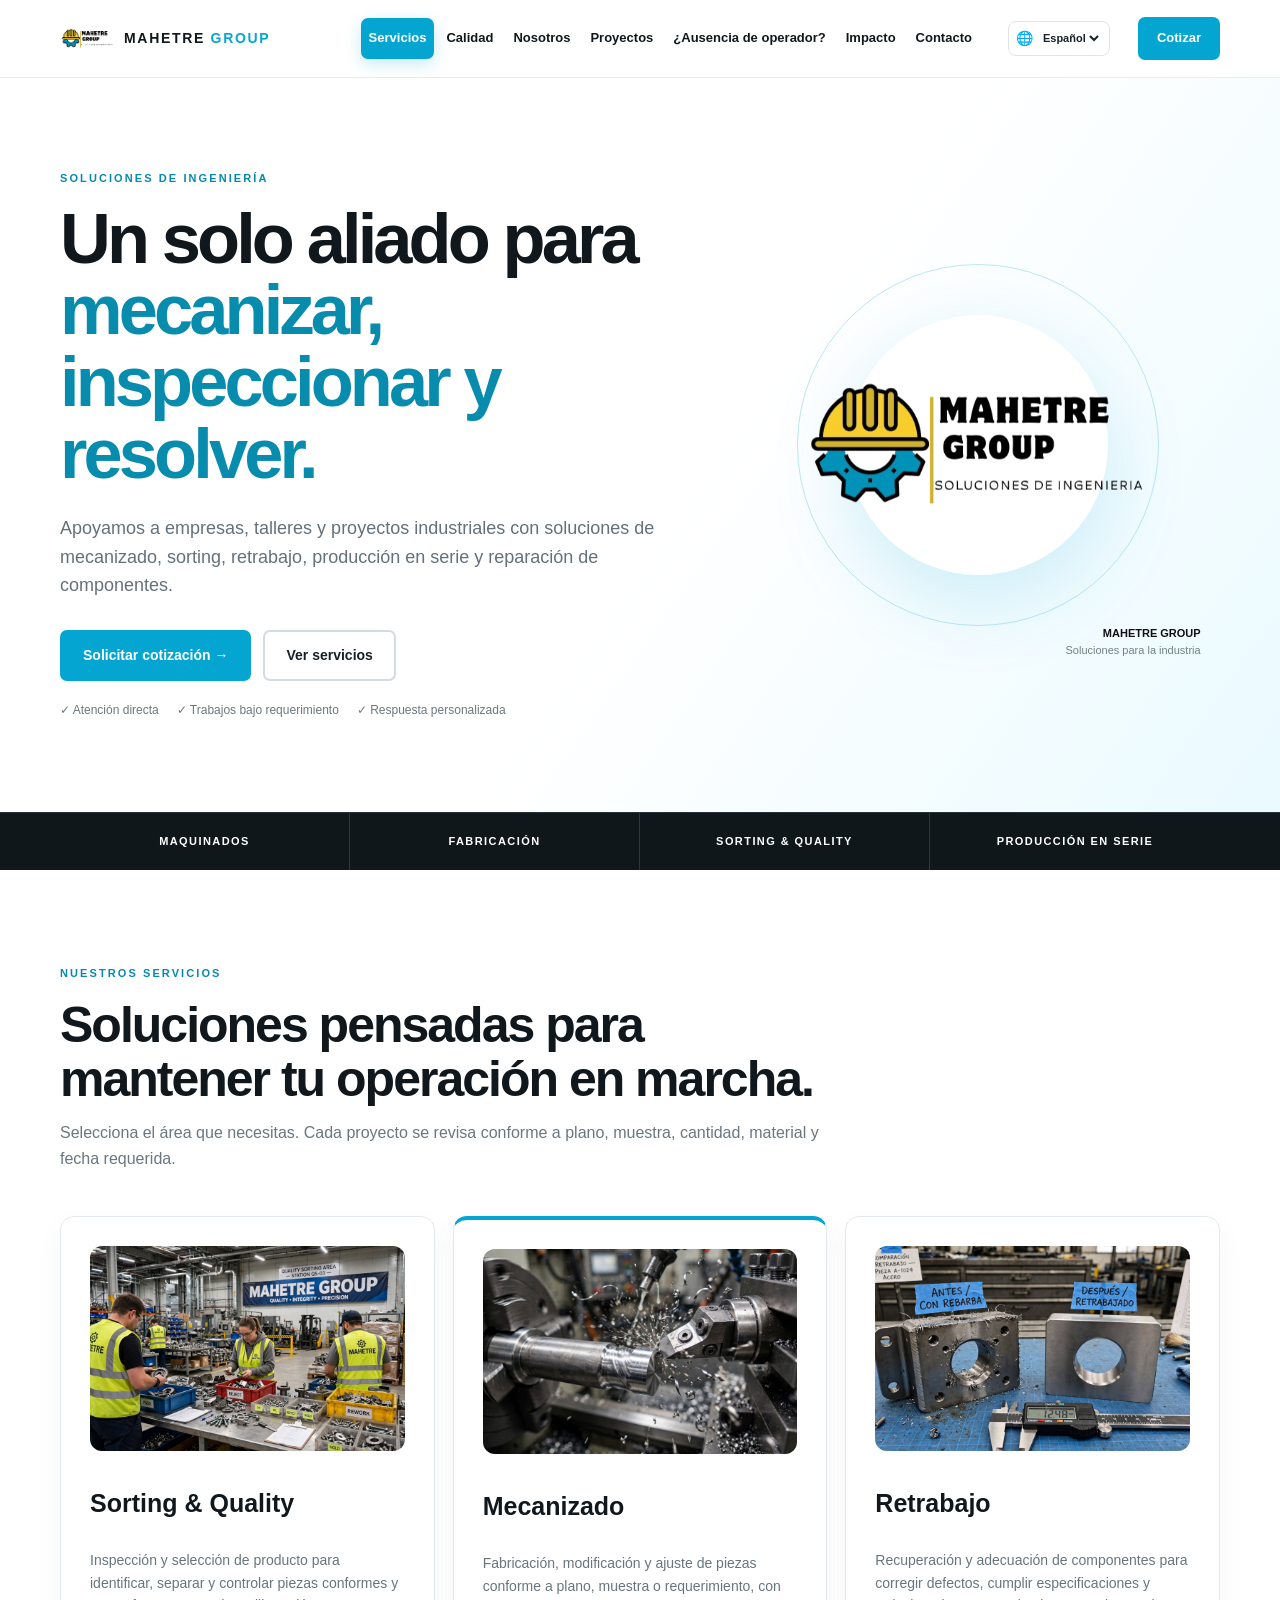
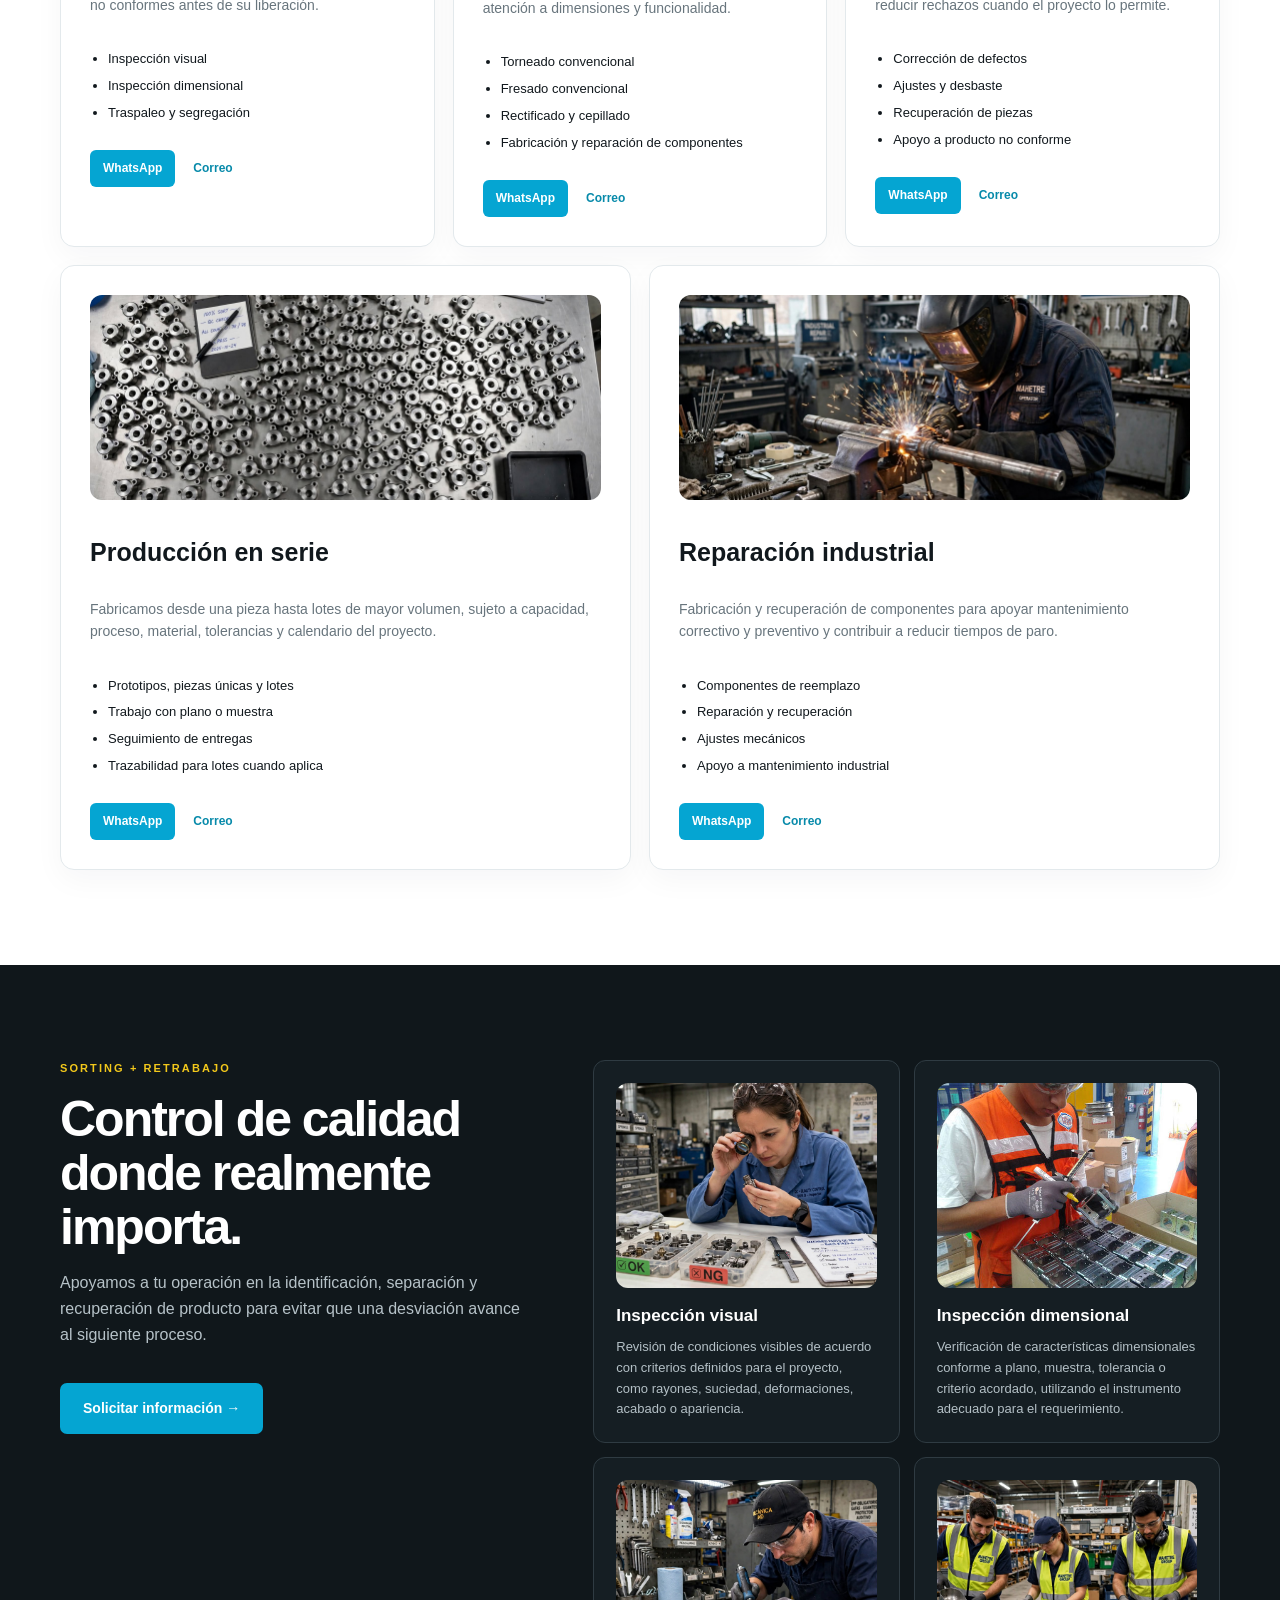
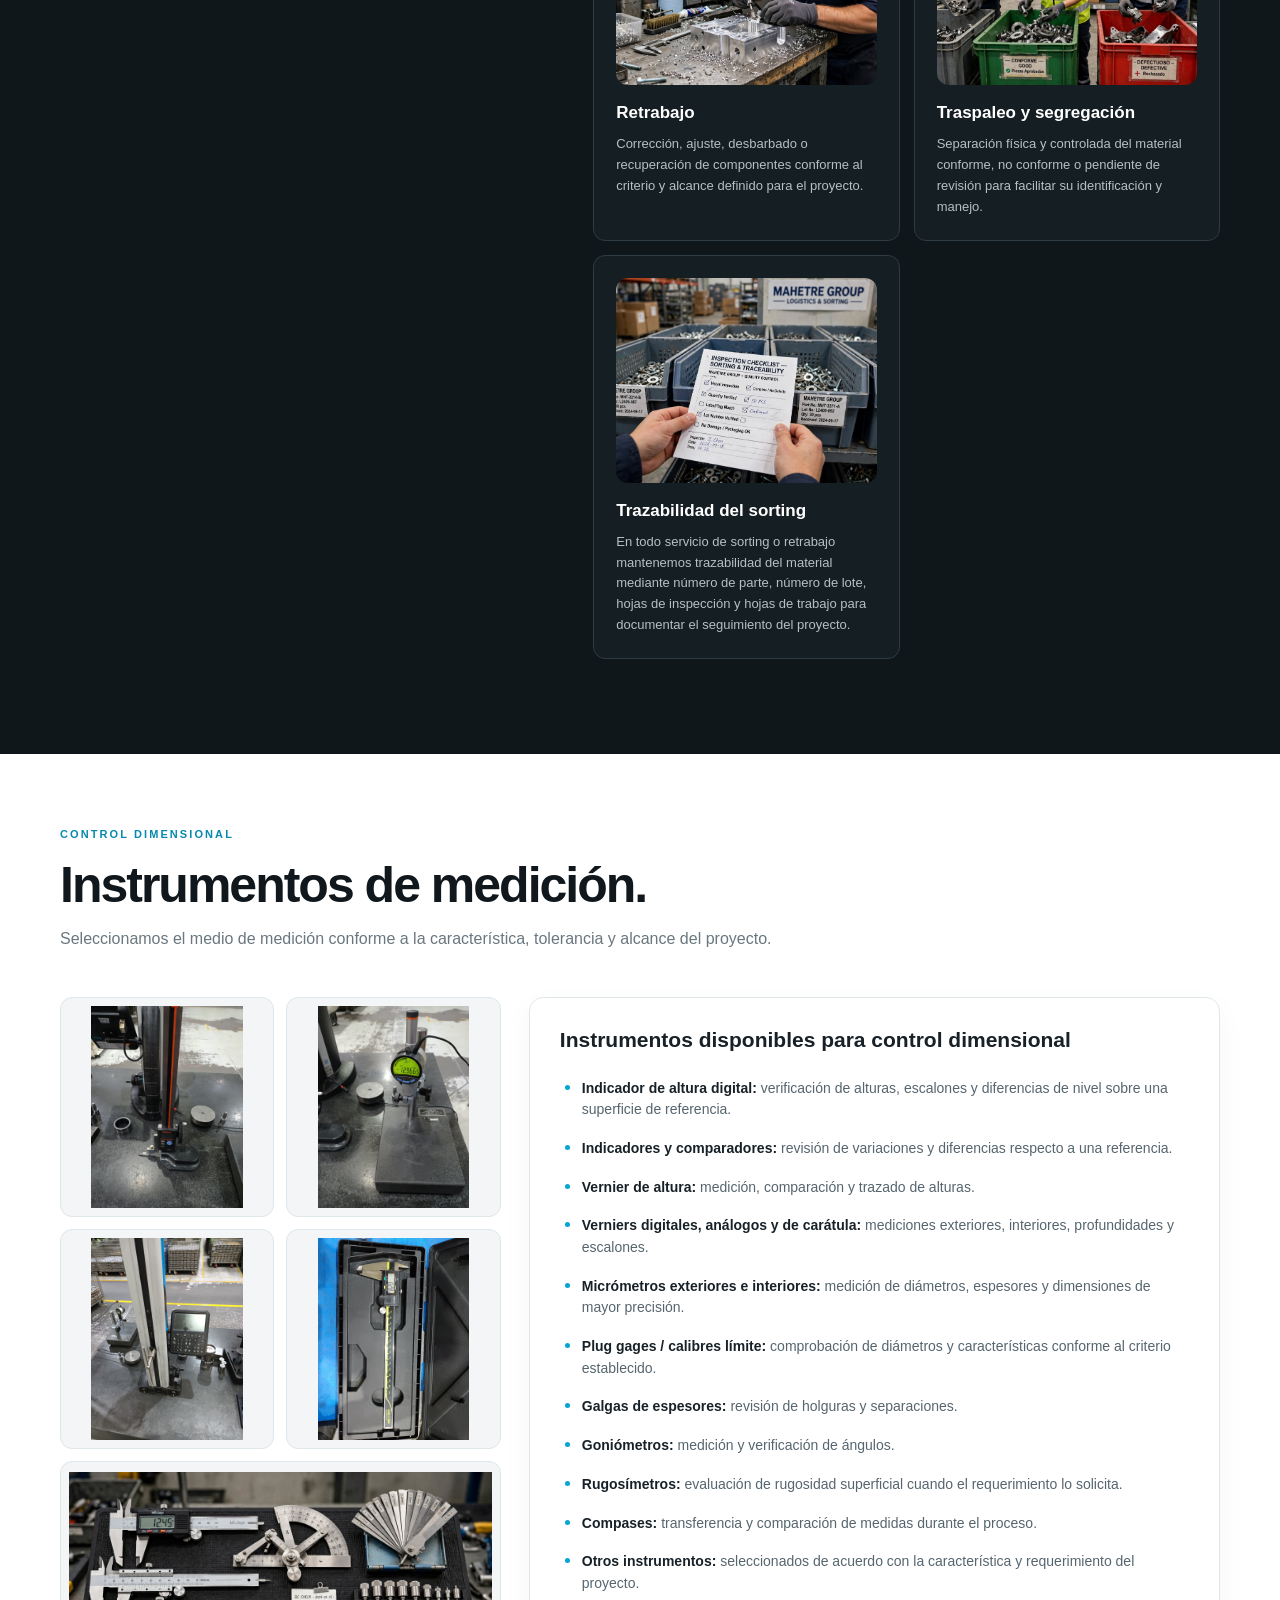
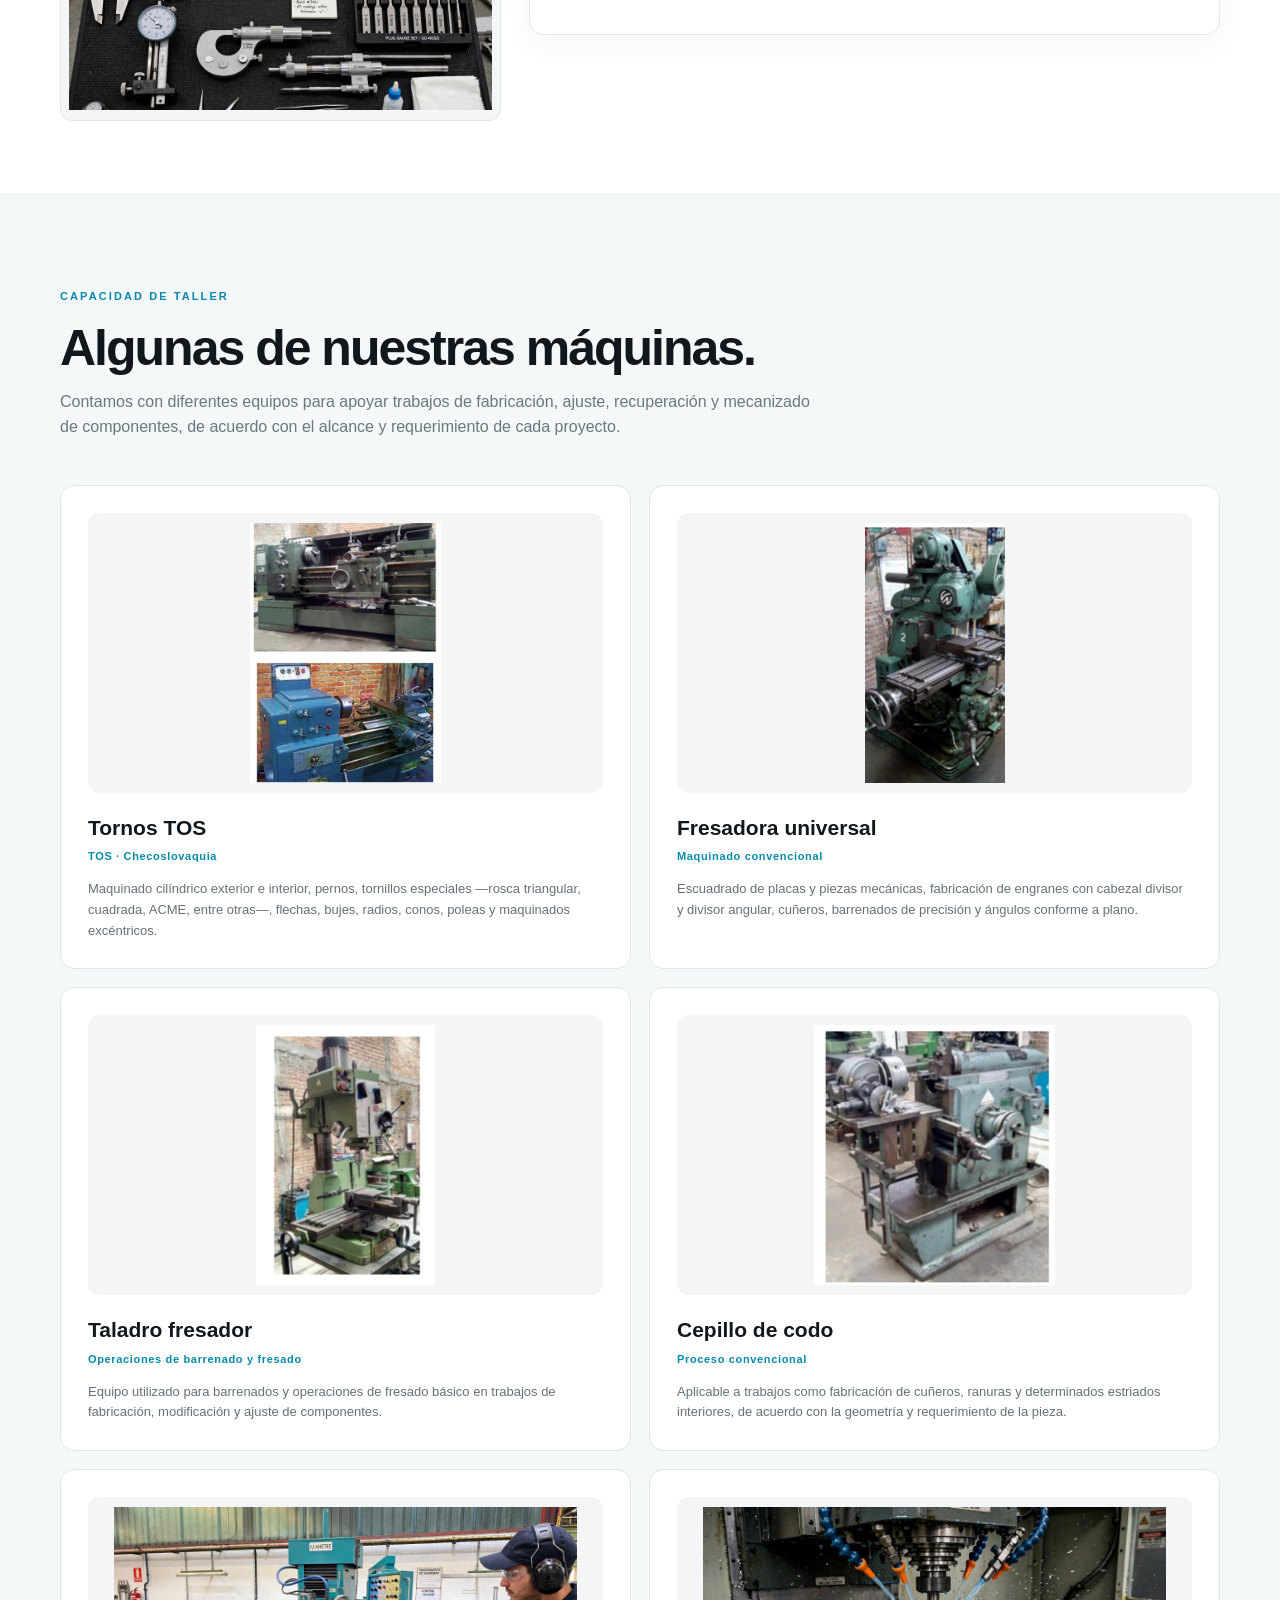
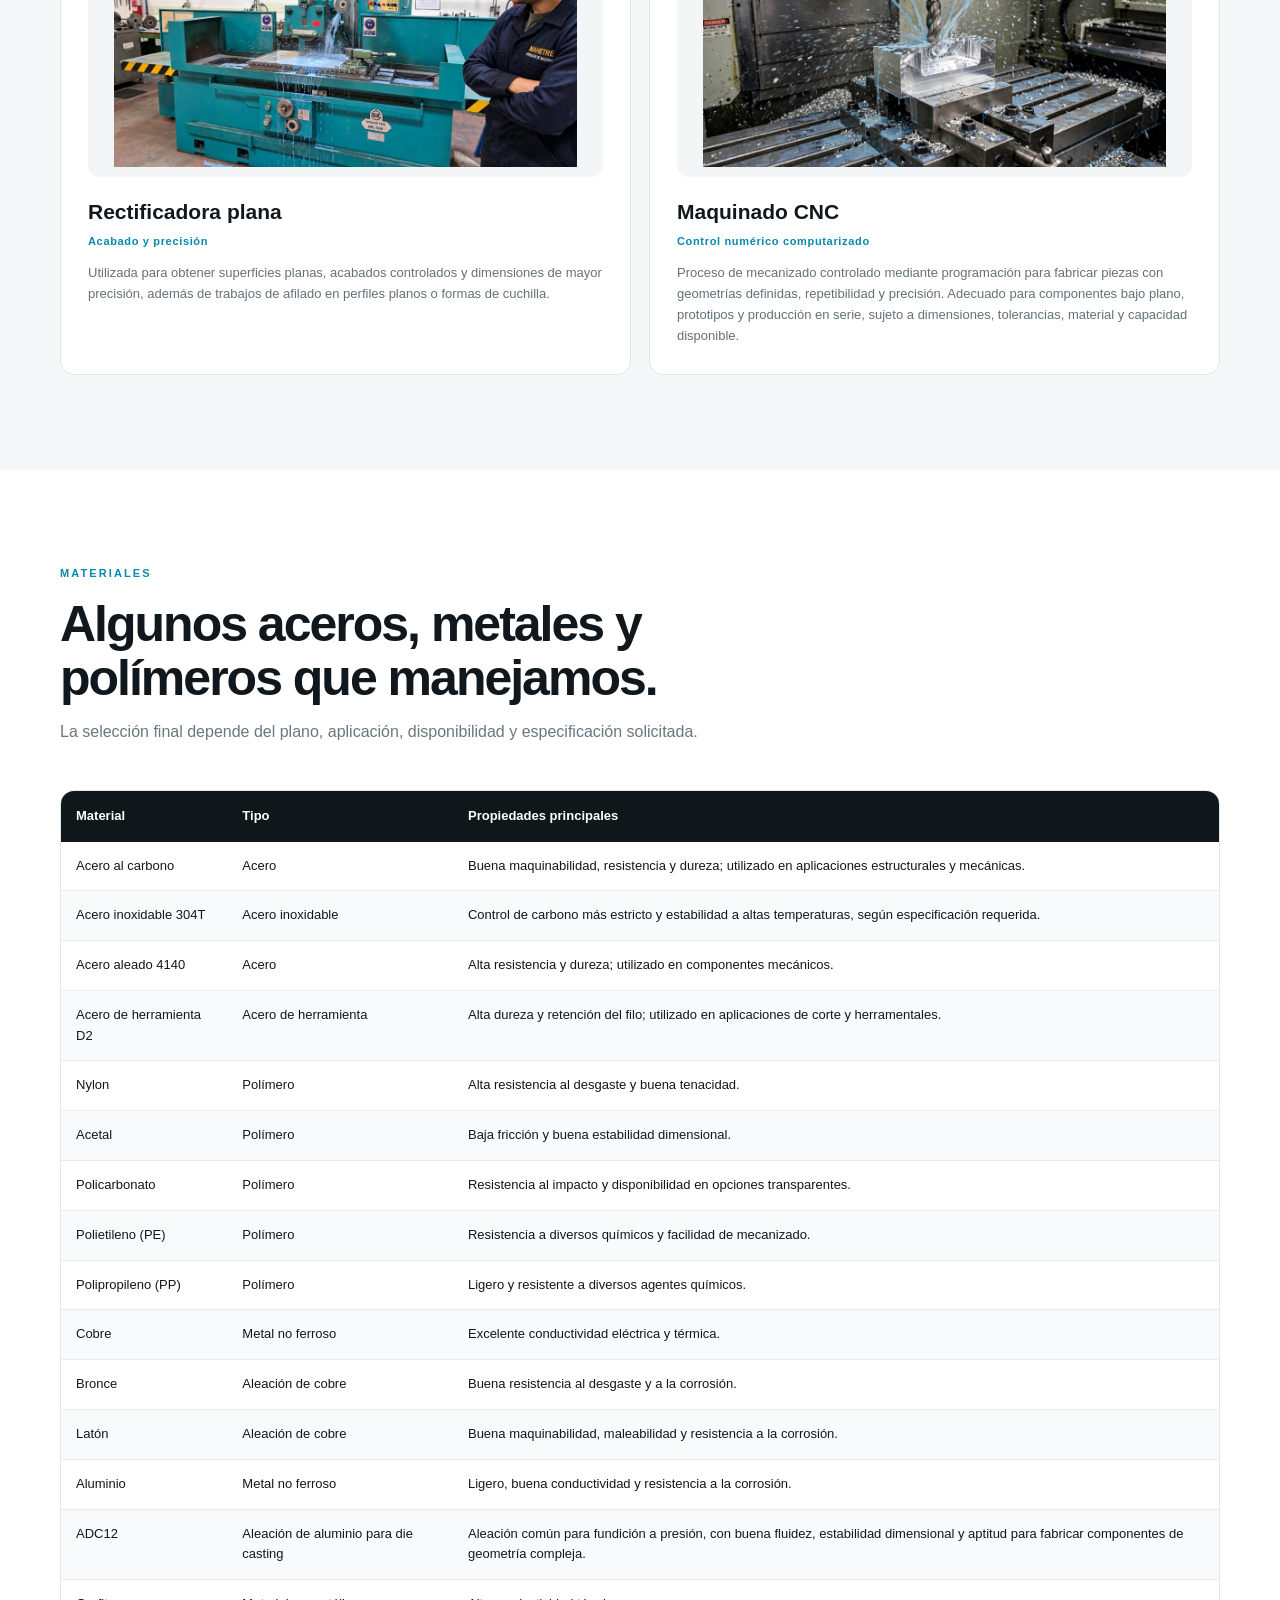
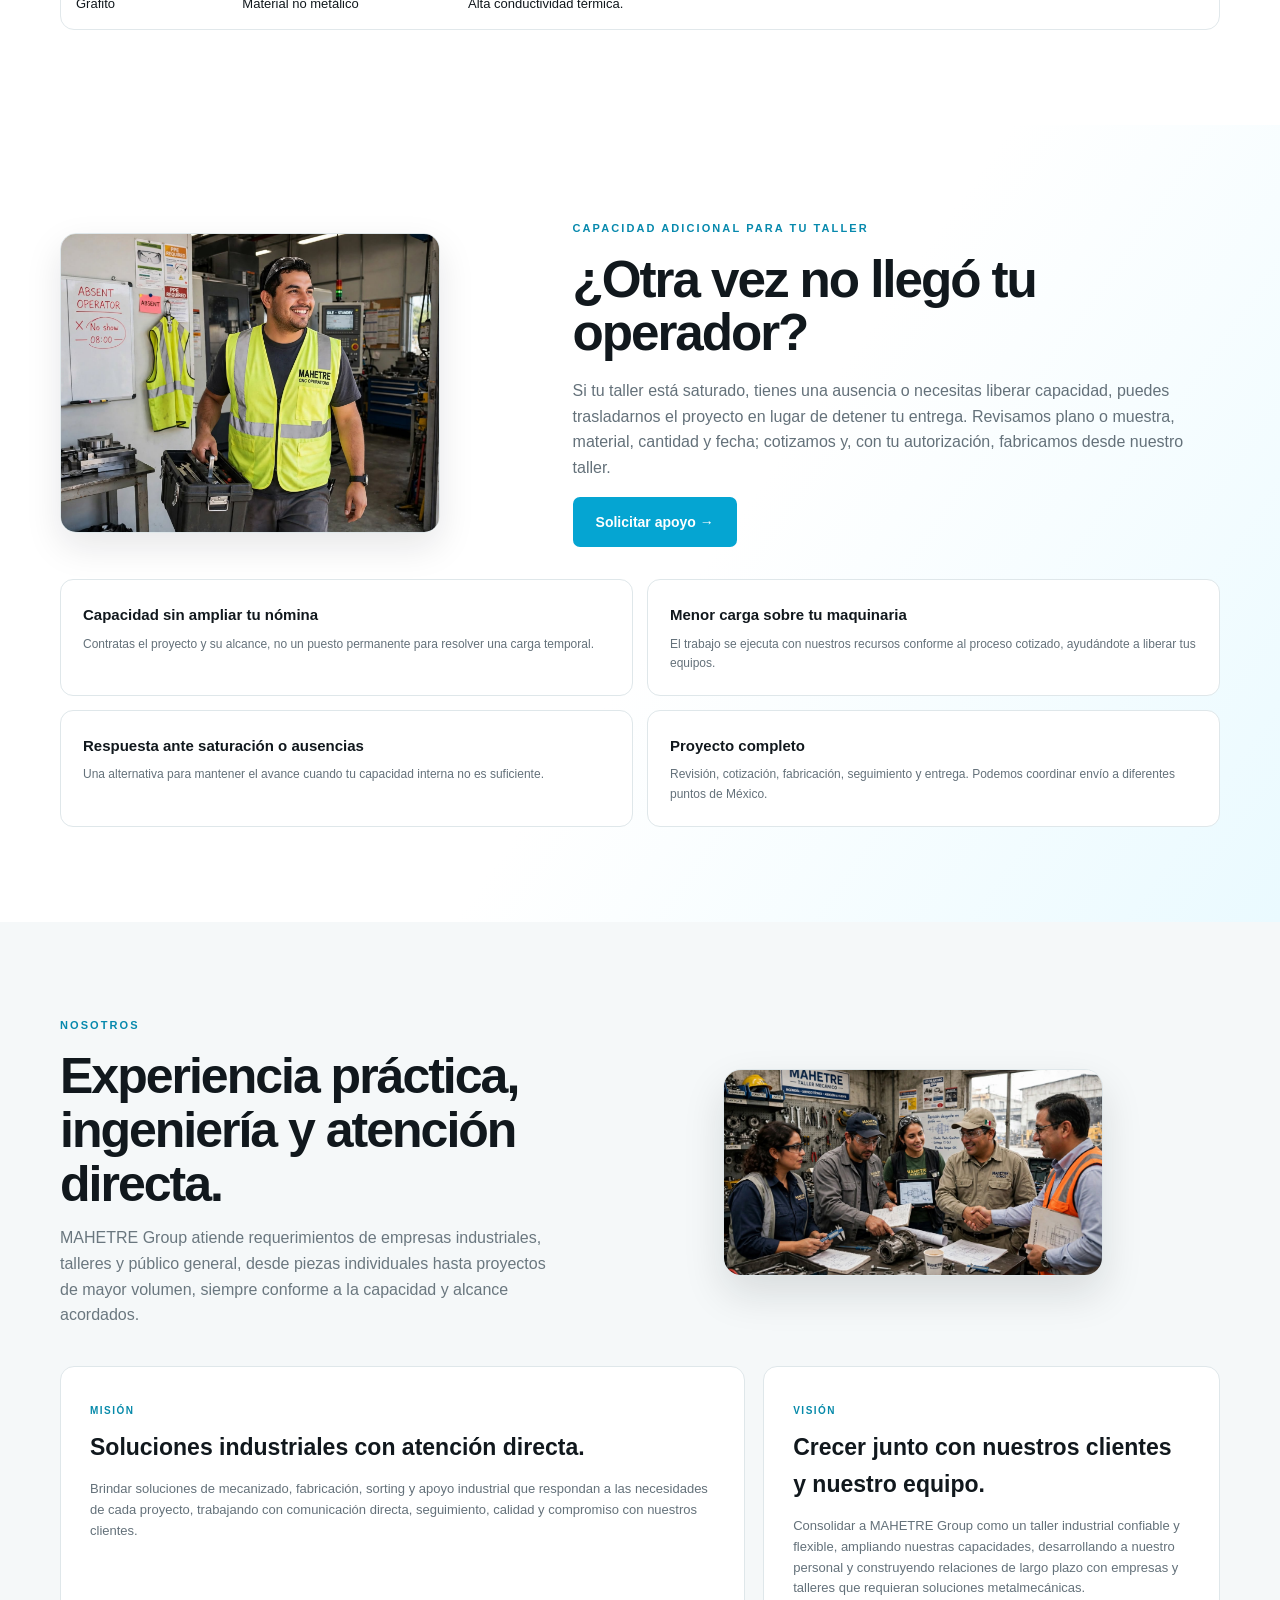
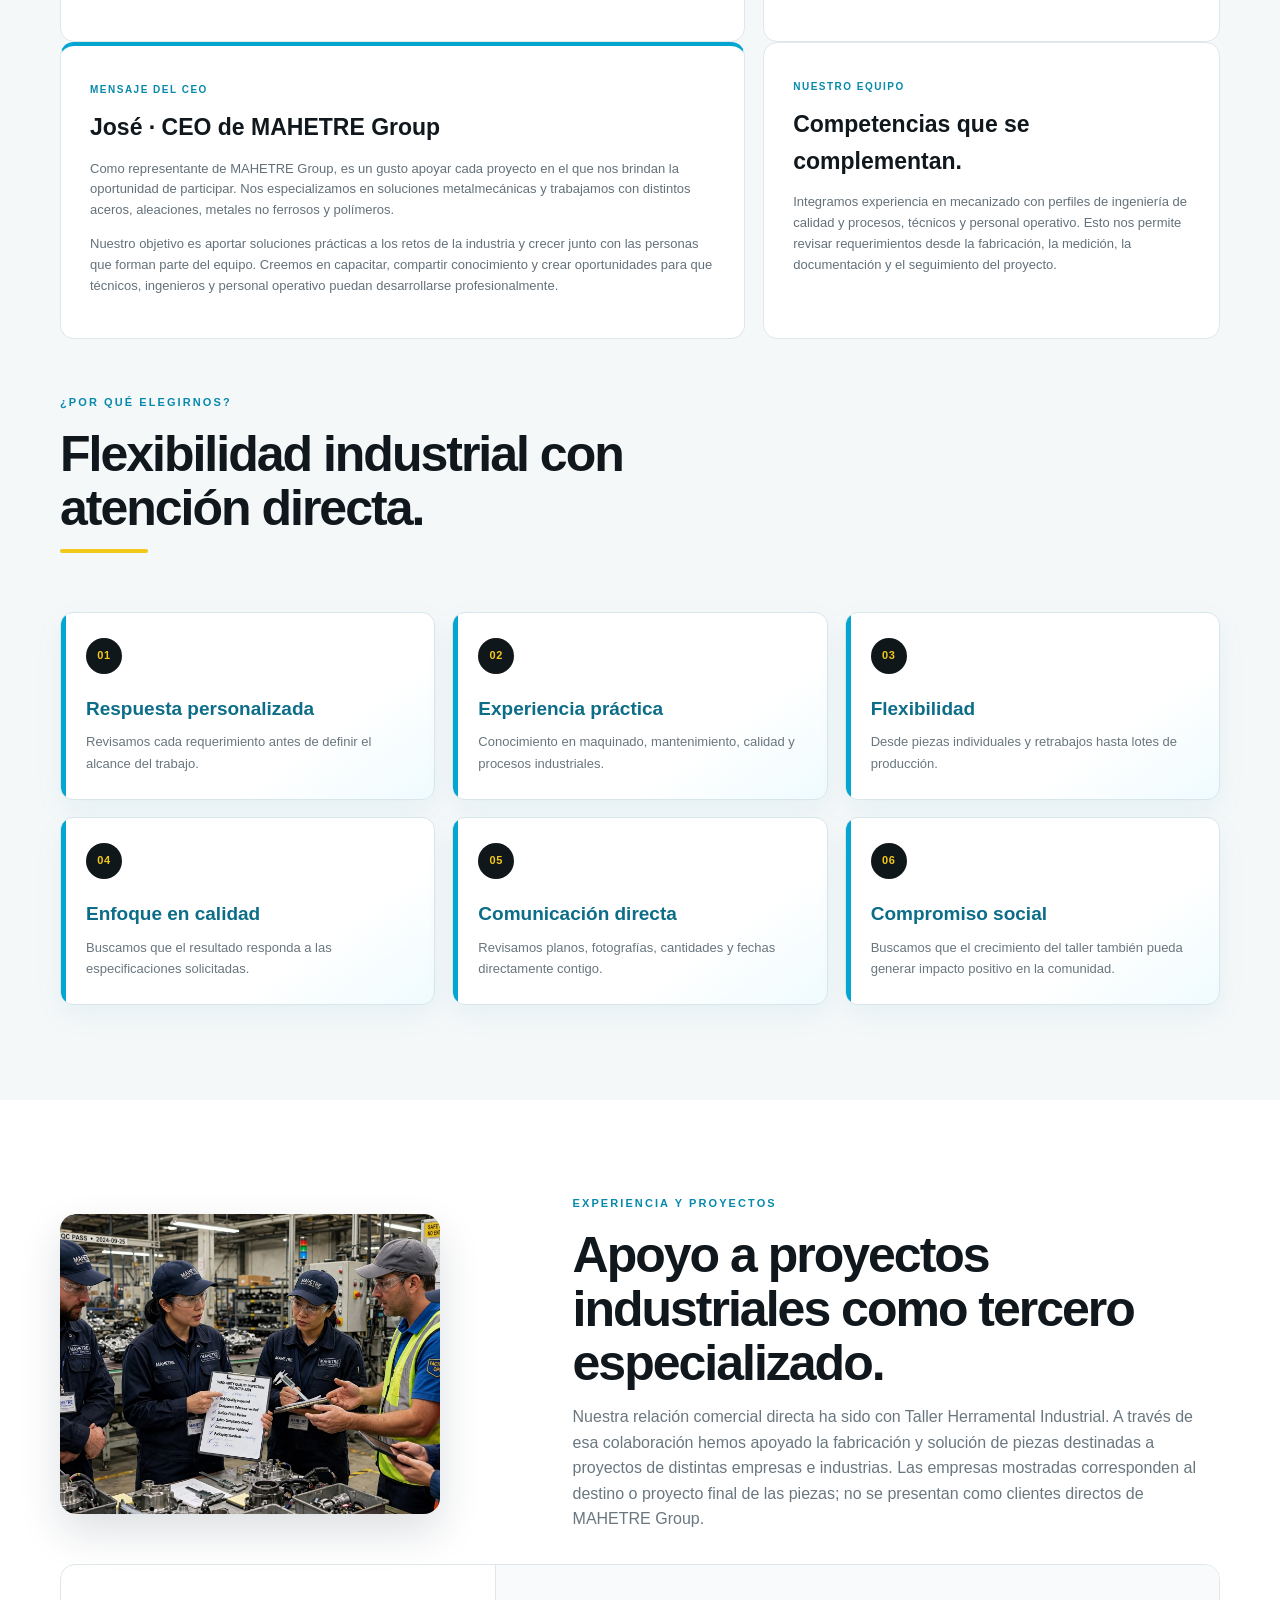
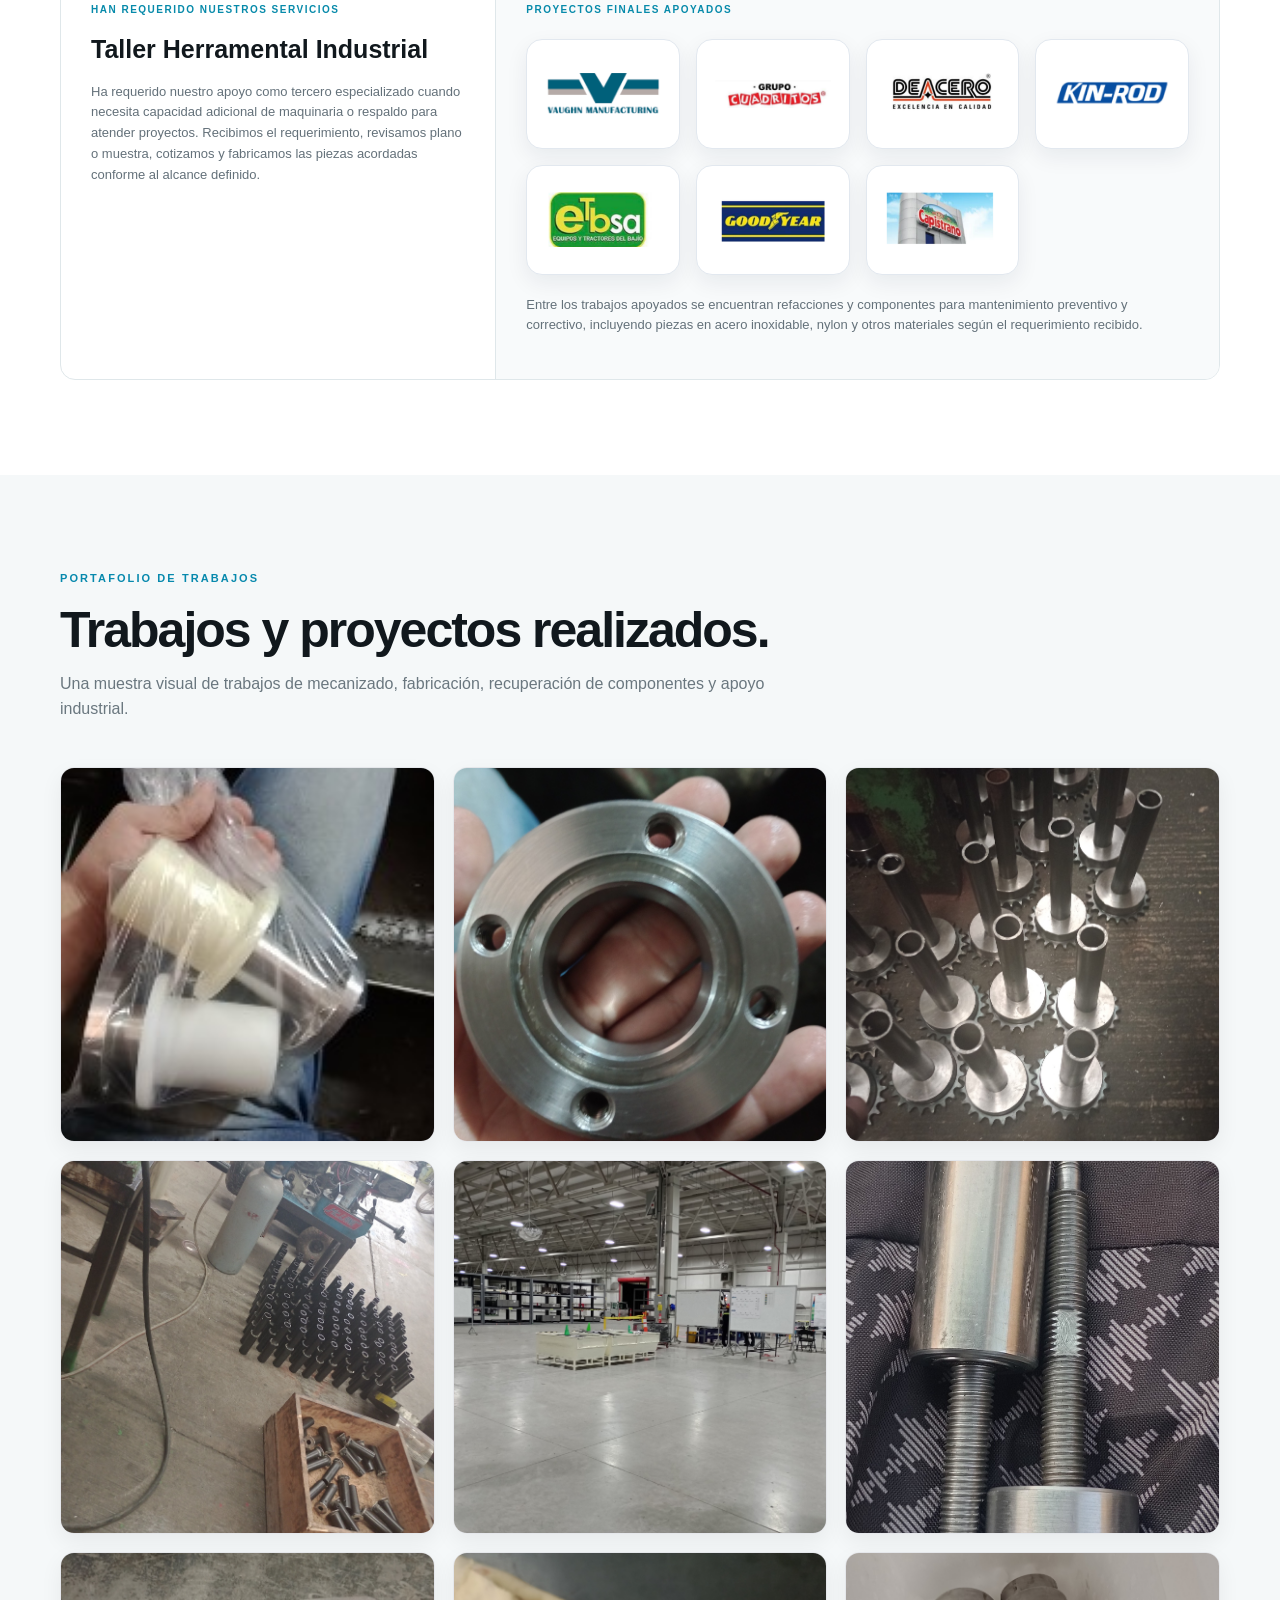
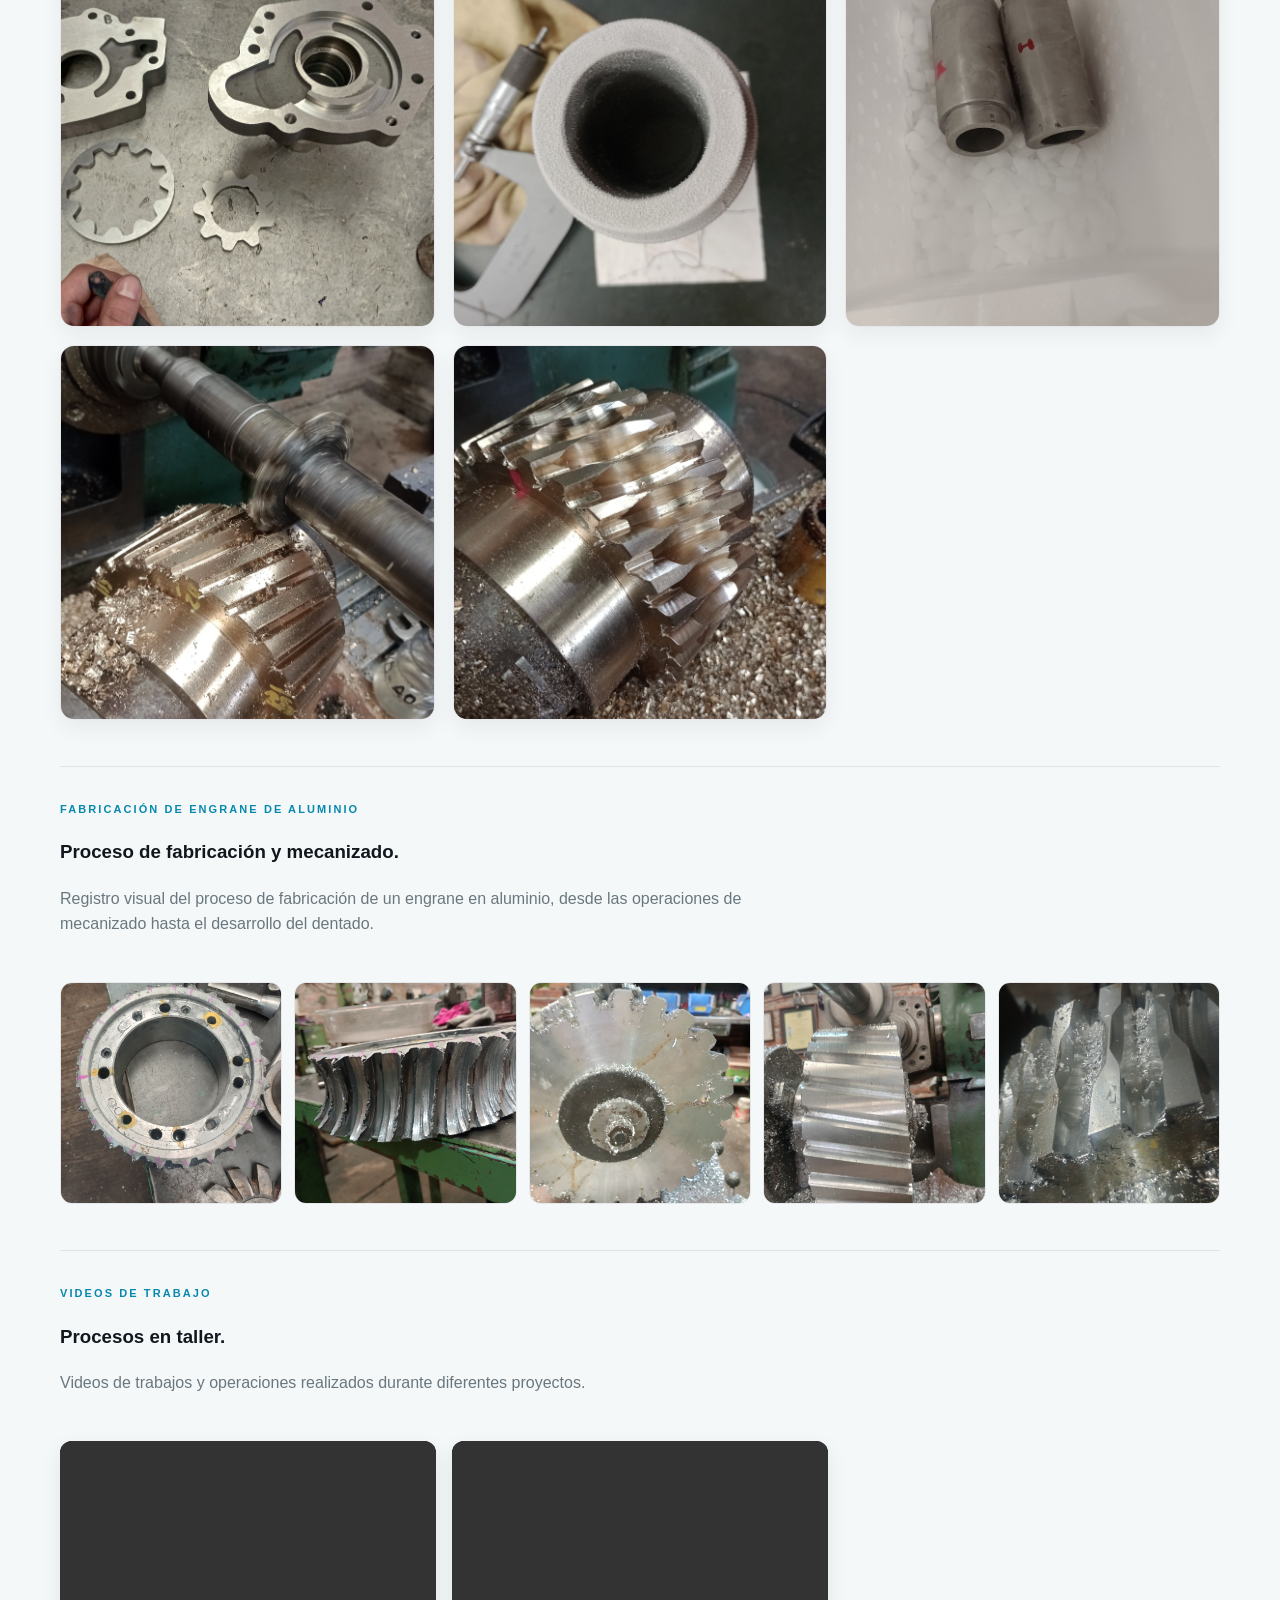
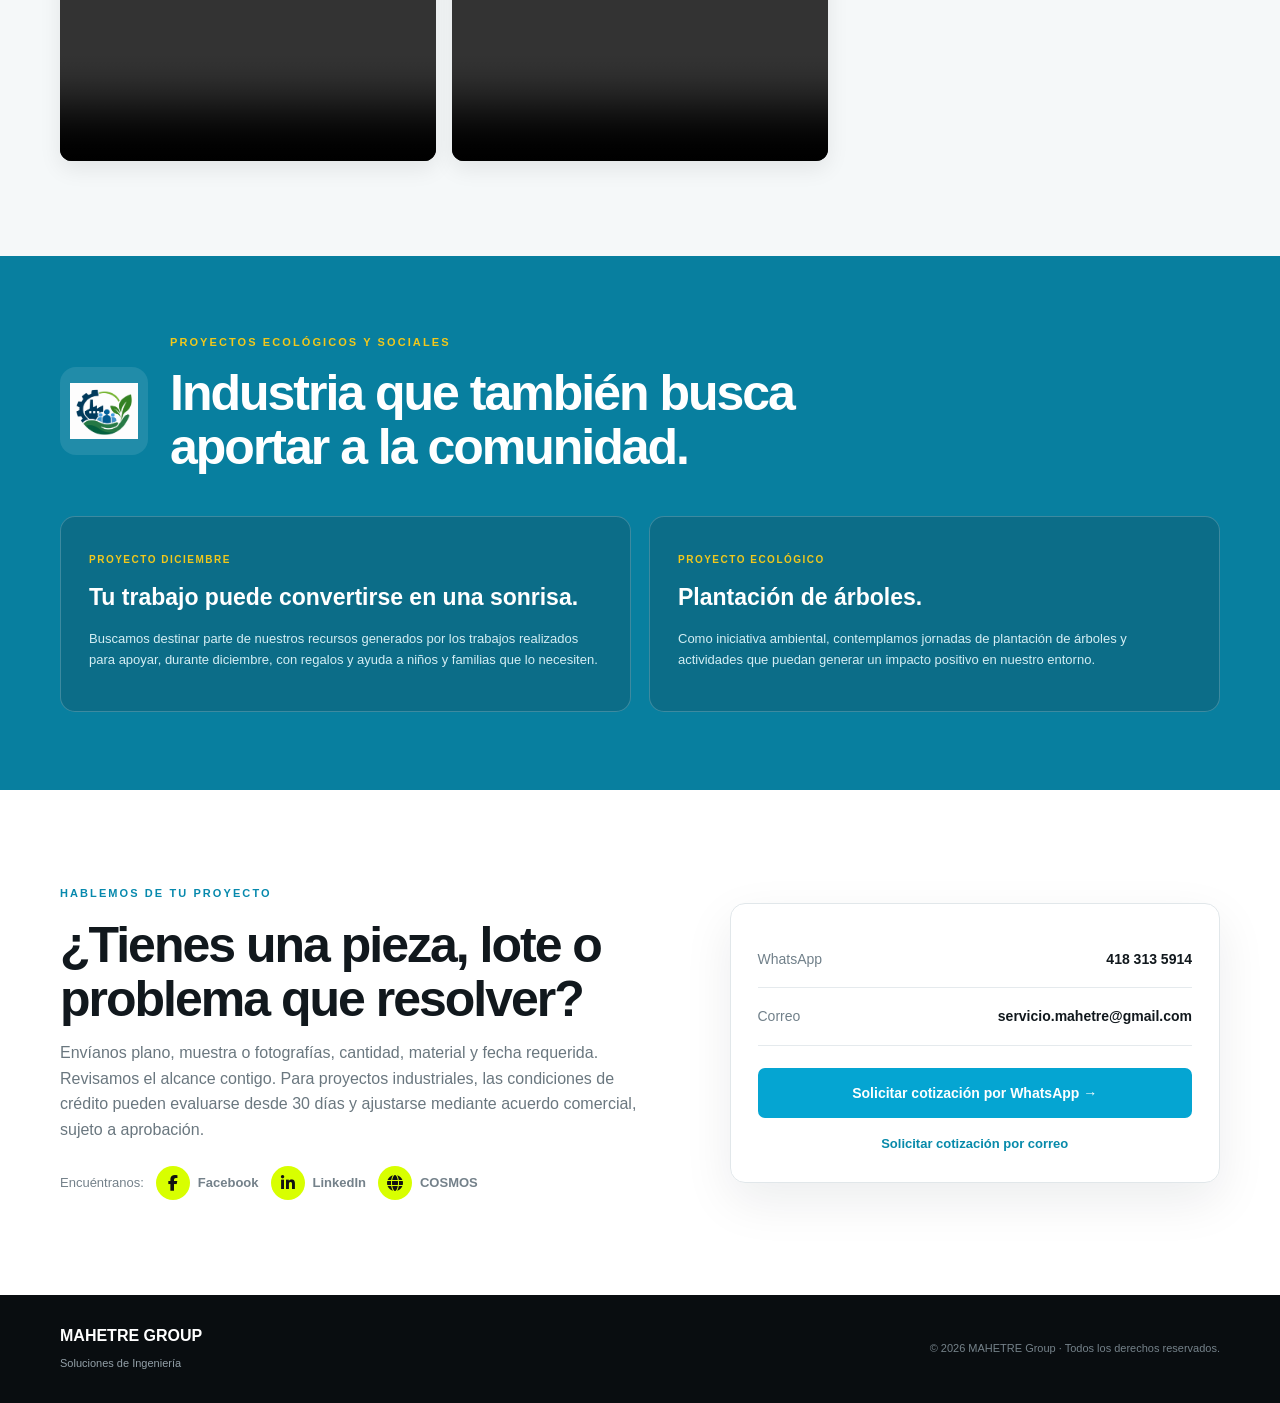
==== commit 7fcd28f3: "Add files via upload" ====
--- a/index.html
+++ b/index.html
@@ -1,154 +1,169 @@
-<!doctype html><html lang="es"><head><meta charset="utf-8"><meta name="viewport" content="width=device-width,initial-scale=1"><title>MAHETRE ERP V1.4</title>
-<style>
-:root{--blue:#148dcc;--blue2:#0d78b4;--nav:#1596d2;--nav2:#0d82bf;--bg:#f3f8fc;--ink:#152235;--line:#d7e4ee;--green:#19a15f;--red:#d92d20;--yellow:#e9bb20}*{box-sizing:border-box}body{margin:0;font-family:Segoe UI,Arial,sans-serif;background:var(--bg);color:var(--ink)}button,input,select,textarea{font:inherit}.app{display:grid;grid-template-columns:260px 1fr;min-height:100vh}.side{background:linear-gradient(180deg,var(--nav),var(--nav2));color:#fff;min-height:100vh;height:100%;padding:14px 12px}.logoBox{background:#fff;border-radius:12px;padding:8px;margin-bottom:13px}.logoBox img{display:block;width:100%}.nav button{width:100%;padding:10px 12px;margin:2px 0;border:0;border-radius:8px;background:transparent;color:#eefaff;text-align:left;cursor:pointer}.nav button:hover,.nav button.on{background:#ffffff25}.main{padding:20px 24px 80px;min-width:0}.top{display:flex;align-items:center;justify-content:space-between;gap:12px}.top h1{margin:0;font-size:24px}.muted{font-size:12px;color:#65778b}.btn{border:0;border-radius:8px;padding:9px 12px;font-weight:700;cursor:pointer}.primary{background:var(--blue);color:#fff}.ghost{background:#fff;border:1px solid var(--line)}.ai{background:#efeaff;color:#5c28a7}.danger{background:#fff1f0;color:var(--red)}.msgbtn{position:relative}.badge{position:absolute;right:-7px;top:-7px;background:var(--red);color:#fff;border-radius:50%;width:19px;height:19px;display:grid;place-items:center;font-size:10px}.page{display:none}.page.on{display:block}.cards{display:grid;grid-template-columns:repeat(5,1fr);gap:11px;margin:18px 0}.card,.panel{background:#fff;border:1px solid var(--line);border-radius:13px;padding:15px;box-shadow:0 5px 18px #0a4a7208}.card b{display:block;font-size:25px;margin-top:4px}.ok{color:var(--green);font-weight:900}.warn{color:#b36b00;font-weight:800}.blocked{color:var(--red);font-weight:800}.pill{padding:4px 8px;border-radius:99px;background:#e7f4fb;color:#0872a8;font-size:11px;font-weight:800;display:inline-block}table{width:100%;border-collapse:collapse}th,td{padding:9px;border-bottom:1px solid #e8eef3;font-size:12px;text-align:left;vertical-align:top}th{background:#f5f9fc}.grid{display:grid;grid-template-columns:repeat(3,1fr);gap:10px}label{font-size:12px;font-weight:800;display:block;margin:4px 0}input,select,textarea{width:100%;border:1px solid #c8d7e3;border-radius:7px;padding:9px;background:#fff}textarea{min-height:90px;resize:vertical}.descbox{min-height:72px}.toolbar{display:flex;gap:7px;flex-wrap:wrap;margin-top:12px}.help{border:0;border-radius:50%;width:19px;height:19px;background:#e5f4fb;color:#0877b1;font-weight:900;cursor:pointer}.tabs{display:flex;gap:6px;flex-wrap:wrap;margin-bottom:14px}.tab{border:0;border-radius:99px;padding:8px 11px;background:#e6f2f9;cursor:pointer}.tab.on{background:var(--blue);color:#fff}.stage{display:none}.stage.on{display:block}.quote{background:#fff;max-width:850px;margin:12px auto;border:1px solid var(--line);padding:16px;position:relative;overflow:hidden}.quote:before{content:"";position:absolute;left:0;top:0;width:100%;height:14px;background:var(--blue)}.qhead{display:grid;grid-template-columns:1.2fr 1fr;gap:20px;margin-top:10px}.qhead img{width:185px;max-width:100%}.qdate{text-align:right}.qtitle{text-align:center;font-size:30px;color:#0a83c4;font-weight:900;letter-spacing:2px;margin:16px}.qinfo{display:grid;grid-template-columns:1fr 1fr;gap:14px;margin-bottom:10px}.qservice{font-size:14px}.quote table th{background:#0b83c5;color:white;font-size:14px}.quote table td{border:1px solid #7c8791}.quote table td textarea,.quote table td input{border:0}.totals{width:360px;margin:0 0 0 auto;background:#eef3fb;padding:8px}.totals div{display:flex;justify-content:space-between;padding:5px}.grand{background:#d6deed;font-size:18px;font-weight:900}.qualityGrid{display:grid;grid-template-columns:repeat(4,1fr);gap:10px}.qtool{background:#fff;border:1px solid var(--line);border-radius:11px;padding:13px;cursor:pointer}.qtool:hover{border-color:var(--blue)}.qtool b{display:block;margin-bottom:4px}.trace{display:grid;grid-template-columns:repeat(6,1fr);gap:6px;margin:12px 0}.trace div{background:#e8f5fb;border-radius:9px;padding:10px;text-align:center;font-size:11px}.chat{position:fixed;right:18px;bottom:18px;width:390px;max-height:75vh;background:#fff;border:1px solid var(--line);border-radius:14px;box-shadow:0 18px 50px #0003;display:none;overflow:hidden;z-index:30}.chat.on{display:block}.chathead{background:var(--blue);color:#fff;padding:11px;display:flex;justify-content:space-between}.presence{padding:9px;border-bottom:1px solid var(--line);font-size:11px}.dot{color:var(--green)}.chatbody{padding:10px;max-height:280px;overflow:auto}.bubble{background:#f1f5f8;border-radius:9px;padding:8px;margin:6px 0;font-size:12px}.login{position:fixed;inset:0;background:#eaf5fb;z-index:99;display:grid;place-items:center}.login.off{display:none}.loginCard{width:420px;max-width:92vw;background:#fff;border:1px solid var(--line);border-radius:18px;padding:24px;box-shadow:0 20px 55px #0b5c8a22;text-align:center}.loginCard img{width:300px;max-width:100%}.loginCard h2{color:var(--blue)}.modal{position:fixed;inset:0;background:#0006;z-index:50;display:none;place-items:center}.modal.on{display:grid}.modalCard{width:850px;max-width:94vw;max-height:88vh;overflow:auto;background:#fff;border-radius:14px;padding:18px}.section{border-top:1px solid var(--line);padding-top:10px;margin-top:10px}.savehint{position:fixed;left:50%;bottom:18px;transform:translateX(-50%);background:#15324e;color:#fff;padding:8px 14px;border-radius:99px;font-size:11px;display:none;z-index:70}
-@media(max-width:1000px){.app{grid-template-columns:1fr}.side{min-height:auto}.cards{grid-template-columns:repeat(2,1fr)}.grid,.qinfo,.qhead{grid-template-columns:1fr}.qualityGrid{grid-template-columns:repeat(2,1fr)}.trace{grid-template-columns:repeat(2,1fr)}}
-@page{size:A4 portrait;margin:8mm}
-@media print{
- body{background:#fff}
- body *{visibility:hidden!important}
- body.print-quote .quote,body.print-quote .quote *{visibility:visible!important}
- body.print-quality #qualityModal,body.print-quality #qualityModal *{visibility:visible!important}
- body.print-project #printProject,body.print-project #printProject *{visibility:visible!important}
- body.print-quote .quote{position:absolute;left:0;top:0;width:194mm;max-width:194mm;margin:0;padding:7mm;border:0;box-shadow:none;font-size:9.5pt}
- body.print-quote .qhead img{width:42mm}
- body.print-quote .qtitle{font-size:22pt;margin:6px}
- body.print-quote input,body.print-quote textarea,body.print-quote select{padding:2px;font-size:9pt}
- body.print-quote .descbox{min-height:40px}
- body.print-quote th,body.print-quote td{padding:4px;font-size:8.5pt}
- body.print-quality #qualityModal{display:block!important;position:absolute;inset:0;background:#fff}
- body.print-quality .modalCard{width:194mm;max-width:194mm;max-height:none;overflow:visible;padding:7mm}
- body.print-project #printProject{display:block!important;position:absolute;left:0;top:0;width:194mm;padding:7mm;background:#fff}
- .noPrint{display:none!important}
-}
+<!doctype html>
+<html lang="es">
+<head>
+<meta charset="utf-8">
+<meta name="viewport" content="width=device-width,initial-scale=1">
+<meta name="description" content="MAHETRE Group | Soluciones de Ingeniería. Maquinados, fabricación, Sorting & Quality, producción en serie, retrabajos y reparación industrial.">
+<title>MAHETRE Group | Soluciones de Ingeniería</title>
+<link rel="stylesheet" href="styles.css">
+<link rel="stylesheet" href="https://cdnjs.cloudflare.com/ajax/libs/font-awesome/6.7.2/css/all.min.css">
+</head>
+<body>
+<header>
+  <div class="wrap nav">
+    <a href="#inicio" class="logo"><img src="logo.png" alt="MAHETRE Group"><span>MAHETRE <b>GROUP</b></span></a>
+    <nav class="main-nav">
+      <div class="nav-item"><a class="nav-main" href="#servicios">Servicios</a><div class="submenu"><a href="#servicio-sorting">Sorting &amp; Quality</a><a href="#servicio-mecanizado">Mecanizado</a><a href="#servicio-retrabajo">Retrabajo</a><a href="#servicio-serie">Producción en serie</a><a href="#servicio-reparacion">Reparación industrial</a></div></div>
+      <div class="nav-item"><a class="nav-main" href="#calidad">Calidad</a><div class="submenu"><a href="#instrumentos">Control dimensional</a><a href="#calidad">Sorting + Retrabajo</a></div></div>
+      <div class="nav-item"><a class="nav-main" href="#nosotros">Nosotros</a><div class="submenu"><a href="#mision-vision">Misión y visión</a><a href="#equipo">Nuestro equipo</a><a href="#elegirnos">¿Por qué elegirnos?</a></div></div>
+      <div class="nav-item"><a class="nav-main" href="#proyectos">Proyectos</a><div class="submenu"><a href="#proyectos">Experiencia y proyectos</a><a href="#portafolio">Portafolio de trabajos</a><a href="#maquinaria">Maquinaria</a><a href="#materiales">Materiales</a></div></div>
+      <div class="nav-item"><a class="nav-main" href="#operador">¿Ausencia de operador?</a><div class="submenu"><a href="#operador">¿Otra vez no llegó tu operador?</a></div></div>
+      <div class="nav-item"><a class="nav-main" href="#impacto">Impacto</a><div class="submenu"><a href="#impacto-social">Proyecto social</a><a href="#impacto-ecologico">Proyecto ecológico</a></div></div>
+      <div class="nav-item"><a class="nav-main" href="#contacto">Contacto</a><div class="submenu"><a href="#contacto">Datos de contacto</a><a href="#redes">Redes sociales</a></div></div>
+    </nav>
+    <div class="language-switcher" aria-label="Seleccionar idioma">
+      <span>🌐</span><select id="languageSelect" aria-label="Idioma"><option value="es">Español</option><option value="en">English</option><option value="ko">한국어</option><option value="ja">日本語</option><option value="zh-CN">中文</option></select>
+    </div>
+    <div id="google_translate_element" class="translate-engine"></div>
+    <a class="btn btn-nav" href="https://wa.me/524183135914?text=Hola%20MAHETRE%20Group,%20quiero%20solicitar%20una%20cotizaci%C3%B3n." target="_blank" rel="noopener">Cotizar</a>
+  </div>
+</header>
 
-.filebox{margin-top:14px;border:1px dashed #9fcbe5;background:#f7fcff;border-radius:12px;padding:12px}
-.filebox h4{margin:0 0 7px;color:#087fbd}.filechips{display:flex;gap:6px;flex-wrap:wrap}
-.filechip{background:#fff;border:1px solid #dce8ef;border-radius:9px;padding:7px 9px;font-size:11px;cursor:pointer}
-.fileModal{display:none;position:fixed;inset:0;background:#0008;z-index:80;align-items:center;justify-content:center}.fileModal.on{display:flex}
-.fileCard{width:min(1050px,94vw);max-height:90vh;overflow:auto;background:#fff;border-radius:14px;padding:18px}
-.fileGrid{display:grid;grid-template-columns:330px 1fr;gap:15px}.fileList{border-right:1px solid #e3e8ef;padding-right:12px}
-.fileRow{padding:9px;border:1px solid #e2e8f0;border-radius:9px;margin:7px 0}.fileRow:hover{background:#f7fbff}
-.preview{min-height:420px;border:1px solid #e2e8f0;border-radius:10px;padding:10px;overflow:auto;background:#fafafa}
-.preview iframe{width:100%;height:580px;border:0}.preview img{max-width:100%;max-height:580px}
-.preview table{background:#fff}.preview td,.preview th{border:1px solid #ddd;padding:4px;white-space:nowrap}
-@media(max-width:850px){.fileGrid{grid-template-columns:1fr}.fileList{border-right:0}}
-</style></head><body>
-<div class="login" id="login"><div class="loginCard"><img src="assets/logo.png"><h2>Gracias por ser parte de este equipo</h2><p class="muted">Acceso MAHETRE Group ERP</p><input id="loginUser" placeholder="Usuario" value="admin"><input id="loginPass" type="password" placeholder="Contraseña" value="mahetre" style="margin-top:8px"><button class="btn primary" style="width:100%;margin-top:12px" onclick="doLogin()">Ingresar</button><p class="muted">Demo: admin / mahetre</p></div></div>
-<div class="app"><aside class="side"><div class="logoBox"><img src="assets/logo.png"></div><div class="nav"><button class="on" data-page="dash">▦ Dashboard</button><button data-page="new">＋ Proyecto nuevo</button><button data-page="projects">⚙ Proyectos</button><button data-page="quotes">▤ Cotizaciones</button><button data-page="machining">⚙ Maquinados</button><button data-page="sorting">⌕ Sorting / Retrabajo</button><button data-page="quality">✓ Calidad</button><button data-page="traceability">↗ Trazabilidad</button><button data-page="finance">$ Finanzas</button><button data-page="users">● Usuarios</button></div></aside><main class="main"><div class="top noPrint"><div><h1 id="pageTitle">Dashboard</h1><div class="muted">MAHETRE Group · ERP industrial integrado</div></div><div><button class="btn ai" onclick="aiHelp('general')">✨ IA</button> <button class="btn ghost msgbtn" onclick="toggleChat()">💬<span class="badge" id="badge">3</span></button></div></div>
-<section class="page on" id="dash"><div class="cards"><div class="card">Activos<b>6</b></div><div class="card">En aprobación<b>3</b></div><div class="card">No aprobados<b>1</b></div><div class="card">Calidad pendiente<b>2</b></div><div class="card">Finalizados <span class="ok">✓</span><b>12</b></div></div><div class="panel"><h3>Seguimiento de proyectos</h3><table><tr><th>Folio</th><th>Cliente</th><th>Etapa</th><th>Estado</th><th>Qué falta / por qué paró</th><th>Responsable</th><th>Acciones</th></tr><tr><td>PRY-2026-0001</td><td>Cliente de prueba</td><td>Calidad</td><td><span class="warn">En proceso</span></td><td>Falta aprobación dimensional</td><td>Calidad</td><td><button class="btn ghost" onclick="openProject('PRY-2026-0001')">Abrir</button></td></tr><tr><td>PRY-2026-0008</td><td>Cliente A</td><td>Cierre</td><td><span class="ok">✓ Finalizado</span></td><td>Completo</td><td>Gerencia</td><td><button class="btn ghost" onclick="printProject()">🖨 Imprimir</button> <button class="btn ghost" onclick="pdfProject()">📄 PDF</button> <button class="btn ghost" onclick="zipProject()">📦 ZIP</button></td></tr></table></div></section>
-<section class="page" id="new"><div class="panel"><div class="tabs" id="projectTabs"><button class="tab on" onclick="stage(0)">Cliente</button><button class="tab" onclick="stage(1)">Proyecto</button><button class="tab" onclick="stage(2)">Ingeniería</button><button class="tab" onclick="stage(3)">Calidad</button><button class="tab" onclick="stage(4)">Documentos</button><button class="tab" onclick="stage(5)">Aprobación</button></div>
-<div class="stage on"><h3>Cliente</h3><div class="grid"><div><label>Empresa <button class="help" onclick="help('Empresa','Razón social o nombre comercial del cliente.')">?</button></label><input data-key="empresa"></div><div><label>Contacto</label><input data-key="contacto"></div><div><label>Correo</label><input type="email" data-key="correo"></div><div><label>Teléfono</label><input data-key="telefono"></div><div><label>Dirección</label><input data-key="direccion"></div><div><label>Departamento</label><input data-key="departamento"></div></div><div class="attachSlot"></div></div>
-<div class="stage"><h3>Proyecto</h3><div class="grid"><div><label>Nombre</label><input data-key="proyecto"></div><div><label>Número de parte</label><input data-key="parte"></div><div><label>Cantidad</label><input type="number" data-key="cantidad"></div><div><label>Fecha requerida</label><input type="date" data-key="fecha"></div><div><label>Responsable</label><input data-key="responsable"></div><div><label>Estado</label><select data-key="estado"><option>Borrador</option><option>En aprobación</option><option>No aprobado</option><option>Aprobado</option><option>En proceso</option><option>Finalizado</option></select></div></div><div class="attachSlot"></div></div>
-<div class="stage"><h3>Ingeniería</h3><div class="grid"><div><label>Material</label><input data-key="material"></div><div><label>Revisión dibujo</label><input data-key="revision"></div><div><label>Proceso</label><input data-key="proceso"></div><div><label>Tolerancias</label><input data-key="tolerancias"></div><div><label>Máquina</label><input data-key="maquina"></div><div><label>Característica especial</label><input data-key="especial"></div></div><label>Comentario técnico <button class="help" onclick="aiHelp('comentario de ingeniería')">?</button></label><textarea data-key="comentarioIng"></textarea><button class="btn ai" onclick="aiDraft('comentarioIng','ingeniería')">✨ Generar comentario profesional</button><div class="attachSlot"></div></div>
-<div class="stage"><h3>Calidad</h3><div class="qualityGrid"><div class="qtool" onclick="openQuality('APQP')"><b>APQP</b><span class="muted">Abrir formato y guardar al expediente</span></div><div class="qtool" onclick="openQuality('PPAP')"><b>PPAP</b><span class="muted">Abrir formato y guardar al expediente</span></div><div class="qtool" onclick="openQuality('MSA')"><b>MSA</b><span class="muted">Abrir formato y guardar al expediente</span></div><div class="qtool" onclick="openQuality('SPC')"><b>SPC</b><span class="muted">Abrir formato y guardar al expediente</span></div><div class="qtool" onclick="openQuality('AMEF / FMEA')"><b>AMEF / FMEA</b><span class="muted">Abrir formato y guardar al expediente</span></div><div class="qtool" onclick="openQuality('Plan de Control')"><b>Plan de Control</b><span class="muted">Abrir formato y guardar al expediente</span></div><div class="qtool" onclick="openQuality('8D')"><b>8D</b><span class="muted">Abrir formato y guardar al expediente</span></div><div class="qtool" onclick="openQuality('5 Porqués')"><b>5 Porqués</b><span class="muted">Abrir formato y guardar al expediente</span></div></div><div class="attachSlot"></div></div>
-<div class="stage"><h3>Documentos</h3><p class="muted">Los archivos quedan asociados al proyecto en esta prueba durante la sesión.</p><input type="file" id="projectFiles" multiple><div id="projectFileList"></div><div class="attachSlot"></div></div>
-<div class="stage"><h3>Aprobación</h3><div class="grid"><div><label>Estado</label><select data-key="aprobacion"><option>Borrador</option><option>En aprobación interna</option><option>En aprobación gerencia</option><option>En aprobación cliente</option><option>No aprobado</option><option>Aprobado</option></select></div><div><label>Motivo / comentario</label><textarea data-key="motivoAprobacion"></textarea></div><div><label>Próxima acción</label><textarea data-key="proximaAccion"></textarea></div></div><div class="toolbar"><button class="btn primary" onclick="saveProject()">Guardar proyecto</button><button class="btn ghost" onclick="exportProject()">Generar expediente</button></div></div>
-<div class="attachSlot"></div><div class="toolbar"><button class="btn ghost" onclick="prevStage()">← Anterior</button><button class="btn primary" onclick="saveProject()">Guardar</button><button class="btn primary" onclick="nextStage()">Siguiente →</button></div></div></section>
-<section class="page" id="projects"><div class="panel"><h3>Proyectos</h3><table><tr><th>Folio</th><th>Cliente</th><th>Estado</th><th>Trazabilidad</th><th>Qué falta</th><th>Detenido por</th><th>Acciones</th></tr><tr><td>PRY-2026-0001</td><td>Cliente de prueba</td><td>En proceso</td><td>Cliente → Cotización → Ingeniería → <b>Calidad</b></td><td>Resultado dimensional</td><td>Esperando inspección</td><td><button class="btn ghost" onclick="openProject('PRY-2026-0001')">Abrir</button> <button class="btn ghost" onclick="printProject()">🖨</button> <button class="btn ghost" onclick="pdfProject()">PDF</button> <button class="btn ghost" onclick="zipProject()">ZIP</button></td></tr></table></div></section>
-<section class="page" id="quotes"><div class="quote" id="quote"><div class="qhead"><div><img src="assets/logo.png"><div class="muted"><b>MAQUINADOS · FABRICACIÓN · MANTENIMIENTO · SORTING QUALITY · FIXTURES · PRODUCCIÓN EN SERIE</b></div></div><div class="qdate"><input id="qdate" type="date"><p><b>SERVICIO:</b> <input id="qservice" value="Maquinado y fabricación EXPRESS"></p></div></div><div class="qtitle">COTIZACIÓN</div><div class="qinfo"><div><b>COTIZACIÓN</b><p style="color:#087fc0">Jose Landin</p><p>MAHETRE GROUP<br>Celaya Gto, MX, CP 38010</p></div><div><b>EMPRESA</b><label>Nombre del cliente - departamento</label><input id="qclient"><label>Empresa</label><input id="qcompany"><label>Dirección</label><input id="qaddress"></div></div><table><thead><tr><th>SERVICIO / DESCRIPCIÓN</th><th>CANTIDAD</th><th>PRECIO</th><th>SUBTOTAL</th><th class="noPrint">×</th></tr></thead><tbody id="qitems"></tbody></table><div class="toolbar noPrint"><button class="btn primary" onclick="addQuoteItem()">＋ Concepto</button><button class="btn ai" onclick="aiQuote()">✨ Descripción IA</button></div><div class="totals"><div><span>Subtotal</span><b id="sub">$0</b></div><div><span>IVA <select id="iva" onchange="calcQuote()" style="width:75px"><option value="0">0%</option><option value=".16">16%</option></select></span><b id="tax">$0</b></div><div class="grand"><span>TOTAL</span><span id="total">$0</span></div></div><div class="qinfo" style="margin-top:30px"><div><hr><div style="text-align:center">Nombre y Firma</div></div><div><hr><div style="text-align:center"><b>Ing. JOSE LANDIN</b><br>Dueño<br>Nombre y Firma</div></div></div><div style="background:#f7f7f7;padding:12px"><b>Condiciones</b><ul><li>La cotización es válida por 15 días a partir de su envío.</li><li>Los plazos de entrega se cumplirán según lo acordado, salvo fuerza mayor avisando al cliente con anticipación.</li><li>Cualquier cambio o modificación deberá ser notificado y podría implicar un ajuste en el costo.</li></ul></div><div style="background:#0758ae;color:white;padding:10px;text-align:center">Tel: 418 313 59 14 &nbsp;&nbsp;&nbsp;&nbsp; servicio.mahetre@gmail.com</div><div class="toolbar noPrint"><button class="btn ghost" onclick="printQuote()">🖨 Imprimir</button><button class="btn ghost" onclick="pdfQuote()">📄 PDF</button><button class="btn ghost" onclick="zipQuote()">📦 ZIP</button><button class="btn ghost" onclick="saveQuote()">💾 Guardar cotización</button></div></div></section>
-<section class="page" id="machining"><div class="panel"><h3>Maquinados</h3><div class="grid"><div><label>Proyecto</label><input data-m="project"></div><div><label>Parte</label><input data-m="part"></div><div><label>Lote</label><input data-m="lot"></div><div><label>Material</label><input data-m="material"></div><div><label>Proceso</label><input data-m="process"></div><div><label>Máquina</label><input data-m="machine"></div></div><label>Cómo se realizó / comentario</label><textarea data-m="how"></textarea><label>Evidencias</label><input type="file" multiple><button class="btn primary" onclick="saveGeneric('maquinado')">Guardar registro</button></div></section>
-<section class="page" id="sorting"><div class="panel"><h3>Sorting / Retrabajo</h3><div class="grid"><div><label>Proyecto</label><input></div><div><label>Piezas recibidas</label><input id="received" type="number" oninput="sortingCalc()"></div><div><label>Inspeccionadas</label><input id="inspected" type="number" oninput="sortingCalc()"></div><div><label>OK</label><input id="okqty" type="number"></div><div><label>NOK</label><input id="nokqty" type="number"></div><div><label>Pendientes</label><input id="pending" readonly></div></div><label>Subir checklist, lista de asistencia, reporte o evidencia</label><input type="file" id="sortingFiles" multiple accept=".csv,.txt,.pdf,.xlsx,.xls,image/*"><div class="toolbar"><button class="btn ghost" onclick="analyzeFiles()">🔎 Capturar datos del archivo</button><button class="btn primary" onclick="saveGeneric('sorting')">Guardar</button></div><div id="fileAnalysis" class="section muted">CSV/TXT: lectura automática disponible en esta prueba. PDF/imagen/Excel: se adjuntan y quedan pendientes de OCR/lector documental del backend.</div></div></section>
-<section class="page" id="quality"><div class="panel"><h3>Calidad</h3><div class="qualityGrid"><div class="qtool" onclick="openQuality('APQP')"><b>APQP</b><span class="muted">Formato funcional</span></div><div class="qtool" onclick="openQuality('PPAP')"><b>PPAP</b><span class="muted">Formato funcional</span></div><div class="qtool" onclick="openQuality('MSA')"><b>MSA</b><span class="muted">Formato funcional</span></div><div class="qtool" onclick="openQuality('SPC')"><b>SPC</b><span class="muted">Formato funcional</span></div><div class="qtool" onclick="openQuality('AMEF / FMEA')"><b>AMEF / FMEA</b><span class="muted">Formato funcional</span></div><div class="qtool" onclick="openQuality('Plan de Control')"><b>Plan de Control</b><span class="muted">Formato funcional</span></div><div class="qtool" onclick="openQuality('8D')"><b>8D</b><span class="muted">Formato funcional</span></div><div class="qtool" onclick="openQuality('5 Porqués')"><b>5 Porqués</b><span class="muted">Formato funcional</span></div></div></div></section>
-<section class="page" id="traceability"><div class="panel"><h3>Trazabilidad integral</h3><div class="trace"><div>Cliente ✓</div><div>Cotización ✓</div><div>Ingeniería ✓</div><div>Producción ✓</div><div><b>Calidad</b><br>Pendiente</div><div>Entrega</div></div><div class="grid"><div><label>Etapa actual</label><select><option>Calidad</option><option>Producción</option><option>Entrega</option></select></div><div><label>¿Qué hace falta?</label><textarea>Resultado dimensional</textarea></div><div><label>¿Por qué está detenido?</label><textarea>Esperando inspección final</textarea></div><div><label>Responsable</label><input value="Calidad"></div><div><label>Próxima acción</label><input value="Liberar inspección"></div><div><label>Fecha compromiso</label><input type="date"></div></div><button class="btn primary" onclick="saveGeneric('trazabilidad')">Guardar seguimiento</button></div></section>
-<section class="page" id="finance"><div class="cards"><div class="card">Ingresos<b>$82,500</b></div><div class="card">Gastos<b>$31,200</b></div><div class="card">Utilidad<b>$51,300</b></div><div class="card">Ahorro<b>$12,000</b></div><div class="card">Libre<b>$39,300</b></div></div></section>
-<section class="page" id="users"><div class="panel"><h3>Usuarios activos: 4</h3><table><tr><th>Nombre</th><th>Área</th><th>Estado</th><th>Última actividad</th></tr><tr><td>José Landin</td><td>Administración</td><td><span class="dot">●</span> Activo</td><td>Ahora</td></tr><tr><td>Andrea</td><td>Calidad</td><td><span class="dot">●</span> Activa</td><td>Hace 1 min</td></tr><tr><td>Carlos</td><td>Ingeniería</td><td><span class="dot">●</span> Activo</td><td>Hace 4 min</td></tr><tr><td>Operador 01</td><td>Producción</td><td>Ausente</td><td>Hace 18 min</td></tr></table></div></section>
-</main></div>
-<div class="chat" id="chat"><div class="chathead"><b>Mensajes · 3 usuarios activos</b><button onclick="toggleChat()">×</button></div><div class="presence"><span class="dot">●</span> Andrea · Calidad · ahora &nbsp; <span class="dot">●</span> Carlos · Ingeniería · 4 min</div><div class="chatbody" id="chatBody"><div class="bubble"><b>Calidad:</b> Falta liberar inspección.</div><div class="bubble"><b>Ingeniería:</b> Plano actualizado.</div></div><div style="padding:10px"><textarea id="chatInput" placeholder="Mensaje... Enter envía · Shift+Enter salto"></textarea><button class="btn primary" onclick="sendChat()">Enviar</button></div></div>
-<div class="modal" id="qualityModal"><div class="modalCard"><div style="display:flex;justify-content:space-between"><h2 id="qualityTitle">Calidad</h2><button class="btn ghost" onclick="closeQuality()">×</button></div><div id="qualityForm"></div><div class="toolbar"><button class="btn ai" onclick="aiHelp(document.getElementById('qualityTitle').textContent)">✨ IA profesional</button><button class="btn ghost" onclick="openFiles('Calidad - '+activeQuality)">📎 Archivos</button><button class="btn primary" onclick="saveQuality()">Guardar al expediente</button><button class="btn ghost" onclick="printQuality()">🖨 Imprimir</button><button class="btn ghost" onclick="pdfQuality()">📄 PDF</button><button class="btn ghost" onclick="zipQuality()">📦 ZIP</button></div></div></div>
-<div class="fileModal" id="fileModal"><div class="fileCard">
-<div style="display:flex;justify-content:space-between;align-items:center"><div><h2 style="margin:0">📎 Archivos y evidencias</h2><div class="muted" id="fileSectionLabel"></div></div><button class="btn ghost" onclick="closeFiles()">×</button></div>
-<div class="grid" style="margin-top:12px"><div><label>Archivo</label><input type="file" id="attInput" multiple accept=".xlsx,.xls,.csv,.pdf,.doc,.docx,.png,.jpg,.jpeg,.webp,.txt,.zip"></div><div><label>Descripción</label><input id="attDesc" placeholder="Ej. Cálculo de tolerancias"></div><div><label>Revisión / versión</label><input id="attRev" value="Rev. 01"></div></div>
-<div class="toolbar"><button class="btn primary" onclick="storeAttachments()">＋ Agregar al expediente</button><button class="btn ghost" onclick="renderAttachments()">Actualizar lista</button></div>
-<div class="fileGrid" style="margin-top:14px"><div class="fileList"><b>Archivos registrados</b><div id="attList"></div></div><div><b>Vista previa</b><div class="preview" id="attPreview"><div class="muted">Selecciona un archivo para visualizarlo.</div></div></div></div>
-</div></div>
-<div class="savehint" id="savehint">✓ Datos guardados</div><div id="printProject" style="display:none"></div>
-<script>
-const $=id=>document.getElementById(id);const db=()=>JSON.parse(localStorage.getItem('mahetre_db')||'{"project":{},"quality":{},"quotes":[]}');const put=d=>localStorage.setItem('mahetre_db',JSON.stringify(d));
-function doLogin(){if(loginUser.value&&loginPass.value){login.classList.add('off');localStorage.setItem('mahetre_login','1')}}if(localStorage.getItem('mahetre_login')==='1')login.classList.add('off');
-const titles={dash:'Dashboard',new:'Proyecto nuevo',projects:'Proyectos',quotes:'Cotizaciones',machining:'Maquinados',sorting:'Sorting / Retrabajo',quality:'Calidad',traceability:'Trazabilidad',finance:'Finanzas',users:'Usuarios'};document.querySelectorAll('.nav button').forEach(b=>b.onclick=()=>go(b.dataset.page));function go(p){document.querySelectorAll('.page').forEach(x=>x.classList.remove('on'));$(p).classList.add('on');document.querySelectorAll('.nav button').forEach(x=>x.classList.toggle('on',x.dataset.page===p));pageTitle.textContent=titles[p]}
-let st=0;const stages=[...document.querySelectorAll('#new .stage')],tabs=[...document.querySelectorAll('#projectTabs .tab')];function stage(n){st=n;stages.forEach((x,i)=>x.classList.toggle('on',i===n));tabs.forEach((x,i)=>x.classList.toggle('on',i===n))}function nextStage(){stage(Math.min(st+1,5))}function prevStage(){stage(Math.max(st-1,0))}
-function flash(){savehint.style.display='block';setTimeout(()=>savehint.style.display='none',900)}function saveProject(){let d=db();document.querySelectorAll('[data-key]').forEach(x=>d.project[x.dataset.key]=x.value);put(d);flash()}let initial=db().project;document.querySelectorAll('[data-key]').forEach(x=>{if(initial[x.dataset.key]!=null)x.value=initial[x.dataset.key]});
-function help(t,m){alert(t+'\n\n'+m)}function aiHelp(area){alert('Asistente IA MAHETRE - '+area+'\n\nEn la versión conectada, la IA redactará en tono técnico/profesional, revisará campos faltantes y propondrá texto. Esta prueba no envía datos a un modelo externo.')}
-function aiDraft(key,area){let el=document.querySelector('[data-key="'+key+'"]');el.value='Se realizó revisión técnica del requerimiento, verificando información disponible, características críticas y criterios de aceptación. Pendiente de validación final por el responsable del proceso.';saveProject()}
-function toggleChat(){chat.classList.toggle('on');badge.textContent='0'}function sendChat(){let v=chatInput.value.trim();if(!v)return;let b=document.createElement('div');b.className='bubble';b.innerHTML='<b>Tú:</b> '+v.replace(/</g,'&lt;');chatBody.appendChild(b);chatInput.value='';flash()}chatInput.addEventListener('keydown',e=>{if(e.key==='Enter'&&!e.shiftKey){e.preventDefault();sendChat()}});
-// Enter saves form data, but never hijacks Ctrl/Alt combinations (important for @)
-document.addEventListener('keydown',e=>{if(e.key==='Enter'&&!e.shiftKey&&!e.ctrlKey&&!e.altKey&&!e.metaKey&&e.target.id!=='chatInput'&&['INPUT','SELECT'].includes(e.target.tagName)){e.preventDefault();saveProject();e.target.blur()}});
-function addQuoteItem(desc='Maquinado de pieza existente\nApertura y ajuste del diámetro interior de pieza tipo brida con rosca exterior.',qty=1,price=450){let tr=document.createElement('tr');tr.innerHTML='<td><textarea class="qd descbox">'+desc+'</textarea></td><td><input class="qq" type="number" value="'+qty+'" oninput="calcQuote()"></td><td><input class="qp" type="number" value="'+price+'" oninput="calcQuote()"></td><td class="qsub"></td><td class="noPrint"><button onclick="this.closest(\'tr\').remove();calcQuote()">×</button></td>';qitems.appendChild(tr);calcQuote()}
-function calcQuote(){let s=0;document.querySelectorAll('#qitems tr').forEach(r=>{let v=(+r.querySelector('.qq').value||0)*(+r.querySelector('.qp').value||0);s+=v;r.querySelector('.qsub').textContent='$ '+v.toLocaleString('es-MX')});let t=s*(+iva.value);sub.textContent='$ '+s.toLocaleString('es-MX');tax.textContent='$ '+t.toLocaleString('es-MX');total.textContent='$ '+(s+t).toLocaleString('es-MX')}
-function aiQuote(){let last=[...document.querySelectorAll('.qd')].pop();if(last)last.value='Fabricación y/o ajuste de componente conforme a requerimiento del cliente, incluyendo preparación, maquinado, verificación dimensional y acabado final.'}
-function saveQuote(){let d=db(),lines=[...document.querySelectorAll('#qitems tr')].map(r=>({description:r.querySelector('.qd').value,qty:r.querySelector('.qq').value,price:r.querySelector('.qp').value}));d.quotes.push({client:qclient.value,company:qcompany.value,address:qaddress.value,service:qservice.value,lines,total:total.textContent});put(d);flash()}function withPrintMode(mode,fn){document.body.classList.add(mode);setTimeout(()=>{fn();setTimeout(()=>document.body.classList.remove(mode),500)},120)}
-function printQuote(){withPrintMode('print-quote',()=>window.print())}
-function pdfQuote(){alert('En la ventana de impresión selecciona “Guardar como PDF”. El formato ya está ajustado a una hoja A4.');printQuote()}
-function quoteData(){return {fecha:qdate.value,servicio:qservice.value,cliente:qclient.value,empresa:qcompany.value,direccion:qaddress.value,iva:iva.value,total:total.textContent,lineas:[...document.querySelectorAll('#qitems tr')].map(r=>({descripcion:r.querySelector('.qd').value,cantidad:r.querySelector('.qq').value,precio:r.querySelector('.qp').value,subtotal:r.querySelector('.qsub').textContent}))}}
-function zipQuote(){let d=quoteData();downloadNamedZip('MAHETRE_COTIZACION.zip',[{name:'cotizacion.json',text:JSON.stringify(d,null,2)},{name:'LEEME.txt',text:'Respaldo de cotización MAHETRE. Para PDF use el botón PDF dentro del ERP.'}])}
-function sortingCalc(){pending.value=Math.max(0,(+received.value||0)-(+inspected.value||0))}async function analyzeFiles(){let files=[...sortingFiles.files];if(!files.length)return alert('Selecciona uno o más archivos.');let out=[];for(const f of files){if(/\.(csv|txt)$/i.test(f.name)){let text=await f.text();out.push('<b>'+f.name+'</b><pre style="white-space:pre-wrap">'+text.slice(0,1800).replace(/</g,'&lt;')+'</pre>')}else out.push('<b>'+f.name+'</b>: adjuntado; requiere OCR/lector documental en versión con backend.')}fileAnalysis.innerHTML=out.join('<hr>')}
-const forms={
-'8D':['D1 - Equipo y responsables','D2 - Descripción del problema (5W2H)','D3 - Acción de contención inmediata','D4 - Análisis y causa raíz','D5 - Acciones correctivas permanentes','D6 - Implementación y validación','D7 - Prevención de recurrencia','D8 - Cierre, reconocimiento y aprobación'],
-'5 Porqués':['Definición del problema','¿Por qué 1?','¿Por qué 2?','¿Por qué 3?','¿Por qué 4?','¿Por qué 5?','Causa raíz confirmada','Acción correctiva','Responsable y fecha','Verificación de eficacia'],
-'MSA':['Sistema de medición / estudio','Instrumento / ID','Característica medida','Resolución','Tolerancia','Operadores','Número de piezas','Repeticiones','Gage R&R / resultado','%GRR','Sesgo','Linealidad','Estabilidad','Conclusión / aceptación'],
-'APQP':['Proyecto / cliente','Fase 1 - Planear y definir programa','Fase 2 - Diseño y desarrollo de producto','Fase 3 - Diseño y desarrollo de proceso','Fase 4 - Validación de producto y proceso','Fase 5 - Retroalimentación / acciones','Responsable','Fecha objetivo','Estatus'],
-'PPAP':['Nivel PPAP','PSW','Diseño / plano','AMEF de diseño (si aplica)','Diagrama de flujo','AMEF de proceso','Plan de control','MSA','Resultados dimensionales','Material / desempeño','Estudios iniciales de proceso','Muestras maestras / ayudas','Registros de cumplimiento','Aprobación cliente'],
-'SPC':['Proceso / característica','Límite especificación inferior','Objetivo / nominal','Límite especificación superior','Subgrupo / frecuencia','Datos de medición','Media','Rango / desviación','Cp','Cpk','Reacción ante fuera de control'],
-'AMEF / FMEA':['Proceso / función','Modo de falla potencial','Efecto potencial','Severidad','Causa potencial','Ocurrencia','Controles actuales','Detección','Prioridad / AP','Acción recomendada','Responsable','Fecha / resultado'],
-'Plan de Control':['Operación / proceso','Característica producto/proceso','Especificación / tolerancia','Método de medición','Tamaño de muestra','Frecuencia','Método de control','Plan de reacción','Responsable']};
-let activeQuality='';function openQuality(name){activeQuality=name;qualityTitle.textContent=name;let fields=forms[name]||['Registro','Responsable','Fecha','Resultado'];qualityForm.innerHTML=fields.map((f,i)=>'<div class="section"><label>'+f+' <button class="help" onclick="aiHelp(\''+f.replace(/'/g,'')+'\')">?</button></label><textarea data-q="'+i+'"></textarea></div>').join('');let saved=db().quality[name]||[];document.querySelectorAll('[data-q]').forEach((x,i)=>x.value=saved[i]||'');qualityModal.classList.add('on')}function closeQuality(){qualityModal.classList.remove('on')}function saveQuality(){let d=db();d.quality[activeQuality]=[...document.querySelectorAll('[data-q]')].map(x=>x.value);put(d);flash()}function printQuality(){withPrintMode('print-quality',()=>window.print())}
-function pdfQuality(){alert('En la ventana de impresión selecciona “Guardar como PDF”.');printQuality()}
-function zipQuality(){saveQuality();let d=db();downloadNamedZip('MAHETRE_'+activeQuality.replace(/[^A-Za-z0-9]+/g,'_')+'.zip',[{name:'calidad.json',text:JSON.stringify({tipo:activeQuality,datos:d.quality[activeQuality]||[]},null,2)}])}
-function saveGeneric(x){flash()}function openProject(){go('traceability')}
-function buildProjectPrint(){saveProject();let d=db();let el=document.getElementById('printProject');el.innerHTML='<img src="assets/logo.png" style="width:180px"><h1 style="color:#148dcc">Expediente de proyecto</h1><h2>Datos del proyecto</h2><table>'+Object.entries(d.project).map(([k,v])=>'<tr><th>'+k+'</th><td>'+String(v||'')+'</td></tr>').join('')+'</table><h2>Calidad</h2>'+Object.entries(d.quality).map(([k,v])=>'<h3>'+k+'</h3><ol>'+v.map(x=>'<li>'+String(x||'')+'</li>').join('')+'</ol>').join('')+'<p>MAHETRE Group ERP V1.4</p>';return d}
-function printProject(){buildProjectPrint();withPrintMode('print-project',()=>window.print())}
-function pdfProject(){alert('En la ventana de impresión selecciona “Guardar como PDF”.');printProject()}
-function zipProject(){let d=buildProjectPrint();downloadNamedZip('MAHETRE_EXPEDIENTE.zip',[{name:'expediente.json',text:JSON.stringify(d,null,2)},{name:'LEEME.txt',text:'Expediente MAHETRE V1.4. Contiene datos de proyecto, cotizaciones y calidad guardados localmente.'}])}
-function exportProject(){printProject()}
-// ZIP real, sin compresión, con expediente JSON + HTML de respaldo. El PDF se guarda desde el diálogo de impresión.
-function crc32(s){let c=-1;for(let i=0;i<s.length;i++){c^=s.charCodeAt(i);for(let j=0;j<8;j++)c=(c>>>1)^((c&1)?0xEDB88320:0)}return(c^-1)>>>0}function u16(n){return [n&255,(n>>>8)&255]}function u32(n){return [n&255,(n>>>8)&255,(n>>>16)&255,(n>>>24)&255]}function zipBlob(files){let chunks=[],central=[],off=0,enc=new TextEncoder();for(let f of files){let name=enc.encode(f.name),data=enc.encode(f.text),crc=crc32(f.text),local=new Uint8Array([...u32(0x04034b50),...u16(20),...u16(0),...u16(0),...u16(0),...u16(0),...u32(crc),...u32(data.length),...u32(data.length),...u16(name.length),...u16(0),...name]);chunks.push(local,data);let cen=new Uint8Array([...u32(0x02014b50),...u16(20),...u16(20),...u16(0),...u16(0),...u16(0),...u16(0),...u32(crc),...u32(data.length),...u32(data.length),...u16(name.length),...u16(0),...u16(0),...u16(0),...u16(0),...u32(0),...u32(off),...name]);central.push(cen);off+=local.length+data.length}let csize=central.reduce((a,b)=>a+b.length,0),end=new Uint8Array([...u32(0x06054b50),...u16(0),...u16(0),...u16(files.length),...u16(files.length),...u32(csize),...u32(off),...u16(0)]);return new Blob([...chunks,...central,end],{type:'application/zip'})}function downloadNamedZip(filename,files){let blob=zipBlob(files),a=document.createElement('a');a.href=URL.createObjectURL(blob);a.download=filename;a.click();setTimeout(()=>URL.revokeObjectURL(a.href),1000)}
-function downloadZipLike(d){let blob=zipBlob([{name:'expediente.json',text:JSON.stringify(d,null,2)},{name:'LEEME.txt',text:'Expediente MAHETRE. El PDF se genera con el botón/diálogo Guardar como PDF del navegador.'}]);let a=document.createElement('a');a.href=URL.createObjectURL(blob);a.download='MAHETRE_EXPEDIENTE.zip';a.click();setTimeout(()=>URL.revokeObjectURL(a.href),1000)}
-projectFiles.addEventListener('change',()=>{projectFileList.innerHTML=[...projectFiles.files].map(f=>'<div>📎 '+f.name+'</div>').join('')});
+<main>
+<section id="inicio" class="hero">
+  <div class="wrap hero-grid">
+    <div class="hero-copy">
+      <div class="tag">SOLUCIONES DE INGENIERÍA</div>
+      <h1>Un solo aliado para <span>mecanizar, inspeccionar y resolver.</span></h1>
+      <p>Apoyamos a empresas, talleres y proyectos industriales con soluciones de mecanizado, sorting, retrabajo, producción en serie y reparación de componentes.</p>
+      <div class="actions"><a class="btn" href="https://wa.me/524183135914?text=Hola%20MAHETRE%20Group,%20quiero%20solicitar%20una%20cotizaci%C3%B3n." target="_blank" rel="noopener">Solicitar cotización →</a><a class="btn ghost" href="#servicios">Ver servicios</a></div>
+      <div class="quick"><span>✓ Atención directa</span><span>✓ Trabajos bajo requerimiento</span><span>✓ Respuesta personalizada</span></div>
+    </div>
+    <div class="hero-visual"><div class="orb"></div><img src="logo.png" alt="MAHETRE Group"><div class="visual-label"><b>MAHETRE GROUP</b><br>Soluciones para la industria</div></div>
+  </div>
+</section>
+
+<section class="pillars"><div class="wrap pillars-grid"><span>MAQUINADOS</span><span>FABRICACIÓN</span><span>SORTING &amp; QUALITY</span><span>PRODUCCIÓN EN SERIE</span></div></section>
+
+<section id="servicios" class="section">
+  <div class="wrap">
+    <div class="heading"><div class="tag">NUESTROS SERVICIOS</div><h2>Soluciones pensadas para mantener tu operación en marcha.</h2><p>Selecciona el área que necesitas. Cada proyecto se revisa conforme a plano, muestra, cantidad, material y fecha requerida.</p></div>
+    <div class="service-grid">
+      <article id="servicio-sorting" class="card"><img class="service-photo" src="images/sorting-quality.jpg" alt="Servicio de Sorting &amp; Quality"><h3>Sorting &amp; Quality</h3><p>Inspección y selección de producto para identificar, separar y controlar piezas conformes y no conformes antes de su liberación.</p><ul><li>Inspección visual</li><li>Inspección dimensional</li><li>Traspaleo y segregación</li></ul><div class="card-actions"><a class="mini-btn" href="https://wa.me/524183135914?text=Hola%20MAHETRE%20Group,%20quiero%20cotizar%20un%20servicio%20de%20Sorting%20%26%20Quality." target="_blank" rel="noopener">WhatsApp</a><a class="mini-link" href="mailto:servicio.mahetre@gmail.com?subject=Cotizaci%C3%B3n%20Sorting%20%26%20Quality&body=Hola%20MAHETRE%20Group,%20quiero%20cotizar%20un%20servicio%20de%20Sorting%20%26%20Quality.">Correo</a></div></article>
+      <article id="servicio-mecanizado" class="card accent"><img class="service-photo" src="images/mecanizado.jpg" alt="Servicio de mecanizado"><h3>Mecanizado</h3><p>Fabricación, modificación y ajuste de piezas conforme a plano, muestra o requerimiento, con atención a dimensiones y funcionalidad.</p><ul><li>Torneado convencional</li><li>Fresado convencional</li><li>Rectificado y cepillado</li><li>Fabricación y reparación de componentes</li></ul><div class="card-actions"><a class="mini-btn" href="https://wa.me/524183135914?text=Hola%20MAHETRE%20Group,%20quiero%20cotizar%20un%20trabajo%20de%20mecanizado." target="_blank" rel="noopener">WhatsApp</a><a class="mini-link" href="mailto:servicio.mahetre@gmail.com?subject=Cotizaci%C3%B3n%20de%20Mecanizado&body=Hola%20MAHETRE%20Group,%20quiero%20cotizar%20un%20trabajo%20de%20mecanizado.">Correo</a></div></article>
+      <article id="servicio-retrabajo" class="card"><img class="service-photo" src="images/retrabajo.jpg" alt="Servicio de retrabajo"><h3>Retrabajo</h3><p>Recuperación y adecuación de componentes para corregir defectos, cumplir especificaciones y reducir rechazos cuando el proyecto lo permite.</p><ul><li>Corrección de defectos</li><li>Ajustes y desbaste</li><li>Recuperación de piezas</li><li>Apoyo a producto no conforme</li></ul><div class="card-actions"><a class="mini-btn" href="https://wa.me/524183135914?text=Hola%20MAHETRE%20Group,%20quiero%20cotizar%20un%20retrabajo." target="_blank" rel="noopener">WhatsApp</a><a class="mini-link" href="mailto:servicio.mahetre@gmail.com?subject=Cotizaci%C3%B3n%20de%20Retrabajo&body=Hola%20MAHETRE%20Group,%20quiero%20cotizar%20un%20retrabajo.">Correo</a></div></article>
+      <article id="servicio-serie" class="card"><img class="service-photo" src="images/produccion-serie.jpg" alt="Producción en serie"><h3>Producción en serie</h3><p>Fabricamos desde una pieza hasta lotes de mayor volumen, sujeto a capacidad, proceso, material, tolerancias y calendario del proyecto.</p><ul><li>Prototipos, piezas únicas y lotes</li><li>Trabajo con plano o muestra</li><li>Seguimiento de entregas</li><li>Trazabilidad para lotes cuando aplica</li></ul><div class="card-actions"><a class="mini-btn" href="https://wa.me/524183135914?text=Hola%20MAHETRE%20Group,%20quiero%20cotizar%20producci%C3%B3n%20en%20serie." target="_blank" rel="noopener">WhatsApp</a><a class="mini-link" href="mailto:servicio.mahetre@gmail.com?subject=Cotizaci%C3%B3n%20Producci%C3%B3n%20en%20Serie&body=Hola%20MAHETRE%20Group,%20quiero%20cotizar%20producci%C3%B3n%20en%20serie.">Correo</a></div></article>
+      <article id="servicio-reparacion" class="card"><img class="service-photo" src="images/reparacion-industrial.jpg" alt="Reparación industrial"><h3>Reparación industrial</h3><p>Fabricación y recuperación de componentes para apoyar mantenimiento correctivo y preventivo y contribuir a reducir tiempos de paro.</p><ul><li>Componentes de reemplazo</li><li>Reparación y recuperación</li><li>Ajustes mecánicos</li><li>Apoyo a mantenimiento industrial</li></ul><div class="card-actions"><a class="mini-btn" href="https://wa.me/524183135914?text=Hola%20MAHETRE%20Group,%20quiero%20cotizar%20una%20reparaci%C3%B3n%20industrial." target="_blank" rel="noopener">WhatsApp</a><a class="mini-link" href="mailto:servicio.mahetre@gmail.com?subject=Cotizaci%C3%B3n%20Reparaci%C3%B3n%20Industrial&body=Hola%20MAHETRE%20Group,%20quiero%20cotizar%20una%20reparaci%C3%B3n%20industrial.">Correo</a></div></article>
+    </div>
+  </div>
+</section>
+
+<section id="calidad" class="section dark"><div class="wrap quality"><div><div class="tag yellow">SORTING + RETRABAJO</div><h2>Control de calidad donde realmente importa.</h2><p>Apoyamos a tu operación en la identificación, separación y recuperación de producto para evitar que una desviación avance al siguiente proceso.</p><a class="btn light" href="https://wa.me/524183135914?text=Hola,%20quiero%20informaci%C3%B3n%20sobre%20Sorting%20y%20Retrabajo." target="_blank" rel="noopener">Solicitar información →</a></div><div class="quality-items">
+<div><img class="quality-photo" src="images/sorting-inspeccion-visual.jpg" alt="Inspección visual de componentes"><b>Inspección visual</b><p>Revisión de condiciones visibles de acuerdo con criterios definidos para el proyecto, como rayones, suciedad, deformaciones, acabado o apariencia.</p></div>
+<div><img class="quality-photo" src="images/sorting-dimensional.jpg" alt="Inspección dimensional y control de calidad"><b>Inspección dimensional</b><p>Verificación de características dimensionales conforme a plano, muestra, tolerancia o criterio acordado, utilizando el instrumento adecuado para el requerimiento.</p></div>
+<div><img class="quality-photo" src="images/sorting-retrabajo.jpg" alt="Retrabajo y corrección de componentes"><b>Retrabajo</b><p>Corrección, ajuste, desbarbado o recuperación de componentes conforme al criterio y alcance definido para el proyecto.</p></div>
+<div><img class="quality-photo" src="images/sorting-segregacion.jpg" alt="Traspaleo y segregación de material"><b>Traspaleo y segregación</b><p>Separación física y controlada del material conforme, no conforme o pendiente de revisión para facilitar su identificación y manejo.</p></div>
+<div><img class="quality-photo" src="images/sorting-trazabilidad.jpg" alt="Trazabilidad y documentación de sorting"><b>Trazabilidad del sorting</b><p>En todo servicio de sorting o retrabajo mantenemos trazabilidad del material mediante número de parte, número de lote, hojas de inspección y hojas de trabajo para documentar el seguimiento del proyecto.</p></div>
+</div></div></section>
+
+<section id="instrumentos" class="section compact"><div class="wrap"><div class="heading"><div class="tag">CONTROL DIMENSIONAL</div><h2>Instrumentos de medición.</h2><p>Seleccionamos el medio de medición conforme a la característica, tolerancia y alcance del proyecto.</p></div>
+<div class="instrument-simple">
+  <div class="instrument-images">
+    <img src="assets/instrumentos/indicador-altura-digital.jpg" alt="Indicador de altura digital">
+    <img src="assets/instrumentos/indicador-digital-comparacion.jpg" alt="Indicador digital de comparación">
+    <img src="assets/instrumentos/vernier-altura.jpg" alt="Vernier de altura">
+    <img src="assets/instrumentos/vernier-digital.jpg" alt="Vernier digital">
+    <img src="assets/instrumentos/conjunto-instrumentos.jpg" alt="Conjunto de instrumentos de medición">
+  </div>
+  <div class="instrument-list instrument-list-simple"><h3>Instrumentos disponibles para control dimensional</h3><ul>
+    <li><b>Indicador de altura digital:</b> verificación de alturas, escalones y diferencias de nivel sobre una superficie de referencia.</li>
+    <li><b>Indicadores y comparadores:</b> revisión de variaciones y diferencias respecto a una referencia.</li>
+    <li><b>Vernier de altura:</b> medición, comparación y trazado de alturas.</li>
+    <li><b>Verniers digitales, análogos y de carátula:</b> mediciones exteriores, interiores, profundidades y escalones.</li>
+    <li><b>Micrómetros exteriores e interiores:</b> medición de diámetros, espesores y dimensiones de mayor precisión.</li>
+    <li><b>Plug gages / calibres límite:</b> comprobación de diámetros y características conforme al criterio establecido.</li>
+    <li><b>Galgas de espesores:</b> revisión de holguras y separaciones.</li>
+    <li><b>Goniómetros:</b> medición y verificación de ángulos.</li>
+    <li><b>Rugosímetros:</b> evaluación de rugosidad superficial cuando el requerimiento lo solicita.</li>
+    <li><b>Compases:</b> transferencia y comparación de medidas durante el proceso.</li>
+    <li><b>Otros instrumentos:</b> seleccionados de acuerdo con la característica y requerimiento del proyecto.</li>
+  </ul></div>
+</div></div></section>
+
+<section id="maquinaria" class="section soft"><div class="wrap"><div class="heading"><div class="tag">CAPACIDAD DE TALLER</div><h2>Algunas de nuestras máquinas.</h2><p>Contamos con diferentes equipos para apoyar trabajos de fabricación, ajuste, recuperación y mecanizado de componentes, de acuerdo con el alcance y requerimiento de cada proyecto.</p></div><div class="machine-grid">
+<article><img class="machine-photo" src="images/maquinaria/tornos-tos.png" alt="Tornos TOS para maquinado convencional"><h3>Tornos TOS</h3><small>TOS · Checoslovaquia</small><p>Maquinado cilíndrico exterior e interior, pernos, tornillos especiales —rosca triangular, cuadrada, ACME, entre otras—, flechas, bujes, radios, conos, poleas y maquinados excéntricos.</p></article>
+<article><img class="machine-photo" src="images/maquinaria/fresadora-universal.png" alt="Fresadora universal para trabajos de mecanizado"><h3>Fresadora universal</h3><small>Maquinado convencional</small><p>Escuadrado de placas y piezas mecánicas, fabricación de engranes con cabezal divisor y divisor angular, cuñeros, barrenados de precisión y ángulos conforme a plano.</p></article>
+<article><img class="machine-photo" src="images/maquinaria/taladro-fresador.png" alt="Taladro fresador para barrenado y fresado"><h3>Taladro fresador</h3><small>Operaciones de barrenado y fresado</small><p>Equipo utilizado para barrenados y operaciones de fresado básico en trabajos de fabricación, modificación y ajuste de componentes.</p></article>
+<article><img class="machine-photo" src="images/maquinaria/cepillo-codo.png" alt="Cepillo de codo para cuñeros y estriados"><h3>Cepillo de codo</h3><small>Proceso convencional</small><p>Aplicable a trabajos como fabricación de cuñeros, ranuras y determinados estriados interiores, de acuerdo con la geometría y requerimiento de la pieza.</p></article>
+<article><img class="machine-photo" src="images/maquinaria/rectificadora-plana.jpg" alt="Rectificadora plana para acabado y precisión dimensional"><h3>Rectificadora plana</h3><small>Acabado y precisión</small><p>Utilizada para obtener superficies planas, acabados controlados y dimensiones de mayor precisión, además de trabajos de afilado en perfiles planos o formas de cuchilla.</p></article>
+<article><img class="machine-photo" src="images/maquinaria/maquinado-cnc.jpg" alt="Centro de maquinado CNC"><h3>Maquinado CNC</h3><small>Control numérico computarizado</small><p>Proceso de mecanizado controlado mediante programación para fabricar piezas con geometrías definidas, repetibilidad y precisión. Adecuado para componentes bajo plano, prototipos y producción en serie, sujeto a dimensiones, tolerancias, material y capacidad disponible.</p></article>
+</div></div></section>
+
+<section id="materiales" class="section"><div class="wrap"><div class="heading"><div class="tag">MATERIALES</div><h2>Algunos aceros, metales y polímeros que manejamos.</h2><p>La selección final depende del plano, aplicación, disponibilidad y especificación solicitada.</p></div><div class="table-wrap"><table><thead><tr><th>Material</th><th>Tipo</th><th>Propiedades principales</th></tr></thead><tbody>
+<tr><td>Acero al carbono</td><td>Acero</td><td>Buena maquinabilidad, resistencia y dureza; utilizado en aplicaciones estructurales y mecánicas.</td></tr><tr><td>Acero inoxidable 304T</td><td>Acero inoxidable</td><td>Control de carbono más estricto y estabilidad a altas temperaturas, según especificación requerida.</td></tr><tr><td>Acero aleado 4140</td><td>Acero</td><td>Alta resistencia y dureza; utilizado en componentes mecánicos.</td></tr><tr><td>Acero de herramienta D2</td><td>Acero de herramienta</td><td>Alta dureza y retención del filo; utilizado en aplicaciones de corte y herramentales.</td></tr><tr><td>Nylon</td><td>Polímero</td><td>Alta resistencia al desgaste y buena tenacidad.</td></tr><tr><td>Acetal</td><td>Polímero</td><td>Baja fricción y buena estabilidad dimensional.</td></tr><tr><td>Policarbonato</td><td>Polímero</td><td>Resistencia al impacto y disponibilidad en opciones transparentes.</td></tr><tr><td>Polietileno (PE)</td><td>Polímero</td><td>Resistencia a diversos químicos y facilidad de mecanizado.</td></tr><tr><td>Polipropileno (PP)</td><td>Polímero</td><td>Ligero y resistente a diversos agentes químicos.</td></tr><tr><td>Cobre</td><td>Metal no ferroso</td><td>Excelente conductividad eléctrica y térmica.</td></tr><tr><td>Bronce</td><td>Aleación de cobre</td><td>Buena resistencia al desgaste y a la corrosión.</td></tr><tr><td>Latón</td><td>Aleación de cobre</td><td>Buena maquinabilidad, maleabilidad y resistencia a la corrosión.</td></tr><tr><td>Aluminio</td><td>Metal no ferroso</td><td>Ligero, buena conductividad y resistencia a la corrosión.</td></tr><tr><td>ADC12</td><td>Aleación de aluminio para die casting</td><td>Aleación común para fundición a presión, con buena fluidez, estabilidad dimensional y aptitud para fabricar componentes de geometría compleja.</td></tr><tr><td>Grafito</td><td>Material no metálico</td><td>Alta conductividad térmica.</td></tr></tbody></table></div></div></section>
 
 
-// ===== Centro documental MAHETRE: IndexedDB, versiones y vista previa =====
-let fileSection='General';
-const IDB_NAME='mahetre_erp_files_v14', IDB_STORE='files';
-function idbOpen(){return new Promise((res,rej)=>{let r=indexedDB.open(IDB_NAME,1);r.onupgradeneeded=()=>{let db=r.result;if(!db.objectStoreNames.contains(IDB_STORE)){let st=db.createObjectStore(IDB_STORE,{keyPath:'id',autoIncrement:true});st.createIndex('section','section')}};r.onsuccess=()=>res(r.result);r.onerror=()=>rej(r.error)})}
-async function idbAll(section){let db=await idbOpen();return new Promise((res,rej)=>{let tx=db.transaction(IDB_STORE,'readonly'),st=tx.objectStore(IDB_STORE),r=st.getAll();r.onsuccess=()=>res(r.result.filter(x=>x.section===section));r.onerror=()=>rej(r.error)})}
-async function openFiles(section){fileSection=section||'General';fileSectionLabel.textContent='Apartado: '+fileSection;fileModal.classList.add('on');await renderAttachments()}
-function closeFiles(){fileModal.classList.remove('on');attPreview.innerHTML='<div class="muted">Selecciona un archivo para visualizarlo.</div>'}
-async function storeAttachments(){let fs=[...attInput.files];if(!fs.length)return alert('Selecciona al menos un archivo.');let db=await idbOpen(),tx=db.transaction(IDB_STORE,'readwrite'),st=tx.objectStore(IDB_STORE);for(let f of fs){st.add({section:fileSection,name:f.name,type:f.type||'',size:f.size,description:attDesc.value||'',revision:attRev.value||'Rev. 01',uploadedBy:'Usuario activo',uploadedAt:new Date().toLocaleString('es-MX'),blob:f})}await new Promise(r=>tx.oncomplete=r);attInput.value='';attDesc.value='';await renderAttachments();flash()}
-async function renderAttachments(){let arr=await idbAll(fileSection);attList.innerHTML=arr.length?arr.map(x=>`<div class="fileRow"><b>${esc(x.name)}</b><div class="muted">${esc(x.revision)} · ${esc(x.uploadedBy)} · ${esc(x.uploadedAt)}</div><div class="muted">${esc(x.description||'Sin descripción')}</div><div class="toolbar"><button class="btn ghost" onclick="previewAttachment(${x.id})">Vista previa</button><button class="btn ghost" onclick="downloadAttachment(${x.id})">Descargar</button><button class="btn danger" onclick="deleteAttachment(${x.id})">Eliminar</button></div></div>`).join(''):'<div class="muted" style="margin-top:8px">Aún no hay archivos en este apartado.</div>';updateFileCounters()}
-async function idbGet(id){let db=await idbOpen();return new Promise((res,rej)=>{let r=db.transaction(IDB_STORE,'readonly').objectStore(IDB_STORE).get(id);r.onsuccess=()=>res(r.result);r.onerror=()=>rej(r.error)})}
-async function deleteAttachment(id){if(!confirm('¿Eliminar este archivo del expediente local?'))return;let db=await idbOpen();let tx=db.transaction(IDB_STORE,'readwrite');tx.objectStore(IDB_STORE).delete(id);await new Promise(r=>tx.oncomplete=r);renderAttachments()}
-async function downloadAttachment(id){let x=await idbGet(id),u=URL.createObjectURL(x.blob),a=document.createElement('a');a.href=u;a.download=x.name;a.click();setTimeout(()=>URL.revokeObjectURL(u),1000)}
-function esc(v){return String(v??'').replace(/[&<>"']/g,m=>({'&':'&amp;','<':'&lt;','>':'&gt;','"':'&quot;',"'":'&#39;'}[m]))}
-async function previewAttachment(id){let x=await idbGet(id),n=x.name.toLowerCase(),u=URL.createObjectURL(x.blob);attPreview.innerHTML='<div class="muted">Cargando vista previa…</div>';try{
- if(/\.(png|jpg|jpeg|webp|gif)$/.test(n)) attPreview.innerHTML=`<img src="${u}">`;
- else if(/\.pdf$/.test(n)) attPreview.innerHTML=`<iframe src="${u}"></iframe>`;
- else if(/\.(txt|csv)$/.test(n)){let t=await x.blob.text();attPreview.innerHTML='<pre style="white-space:pre-wrap">'+esc(t.slice(0,50000))+'</pre>'}
- else if(/\.xlsx$/.test(n)){let rows=await previewXlsx(x.blob);attPreview.innerHTML=rowsToTable(rows)}
- else attPreview.innerHTML=`<h3>${esc(x.name)}</h3><p>Archivo registrado en el expediente.</p><p><b>${esc(x.revision)}</b> · ${esc(x.description)}</p><p class="muted">Este formato no tiene visor interno en el navegador. Puedes descargarlo y abrirlo con su aplicación correspondiente.</p>`;
- }catch(e){attPreview.innerHTML='<p>No se pudo generar la vista previa, pero el archivo permanece registrado.</p><div class="muted">'+esc(e.message)+'</div>'}}
-function rowsToTable(rows){if(!rows.length)return '<p>Hoja sin datos visibles.</p>';let max=Math.min(30,rows.length);return '<div class="muted">Vista previa de la primera hoja · primeras '+max+' filas</div><table>'+rows.slice(0,max).map((r,i)=>'<tr>'+r.slice(0,15).map(c=>(i===0?'<th>':'<td>')+esc(c)+(i===0?'</th>':'</td>')).join('')+'</tr>').join('')+'</table>'}
-// Lector XLSX mínimo para vista previa de la primera hoja. Usa DecompressionStream del navegador.
-async function unzipEntry(buf,nameWanted){let dv=new DataView(buf),p=0;while(p+30<buf.byteLength){if(dv.getUint32(p,true)!==0x04034b50)break;let method=dv.getUint16(p+8,true),cs=dv.getUint32(p+18,true),ns=dv.getUint16(p+26,true),es=dv.getUint16(p+28,true),name=new TextDecoder().decode(new Uint8Array(buf,p+30,ns)),start=p+30+ns+es,raw=new Uint8Array(buf,start,cs);if(name===nameWanted){if(method===0)return raw;if(method===8){let ds=new DecompressionStream('deflate-raw'),ab=await new Response(new Blob([raw]).stream().pipeThrough(ds)).arrayBuffer();return new Uint8Array(ab)}throw Error('Método ZIP no compatible')}p=start+cs}throw Error('No se encontró '+nameWanted)}
-async function previewXlsx(blob){let buf=await blob.arrayBuffer(),dec=new TextDecoder(),shared=[];try{let ss=dec.decode(await unzipEntry(buf,'xl/sharedStrings.xml')),doc=new DOMParser().parseFromString(ss,'text/xml');shared=[...doc.querySelectorAll('si')].map(si=>[...si.querySelectorAll('t')].map(t=>t.textContent).join(''))}catch(e){}let xml=dec.decode(await unzipEntry(buf,'xl/worksheets/sheet1.xml')),doc=new DOMParser().parseFromString(xml,'text/xml'),rows=[];for(let row of doc.querySelectorAll('sheetData row')){let arr=[];for(let c of row.querySelectorAll('c')){let ref=c.getAttribute('r')||'',col=ref.match(/[A-Z]+/)?.[0]||'A',idx=0;for(let ch of col)idx=idx*26+ch.charCodeAt(0)-64;idx--;let v=c.querySelector('v')?.textContent??'',t=c.getAttribute('t');if(t==='s')v=shared[+v]??v;while(arr.length<idx)arr.push('');arr[idx]=v}rows.push(arr)}return rows}
-async function updateFileCounters(){for(let b of document.querySelectorAll('[data-file-section]')){let arr=await idbAll(b.dataset.fileSection);b.querySelector('.fc').textContent=arr.length}}
-function makeFileBox(section){return `<div class="filebox"><h4>📎 Archivos y evidencias</h4><div class="muted">Excel, PDF, imágenes, Word, CSV, planos y otros documentos. Se registra revisión, responsable y fecha.</div><div class="toolbar"><button class="btn ghost" data-file-section="${esc(section)}" onclick="openFiles('${String(section).replace(/'/g,"")}')">📎 Archivos (<span class="fc">0</span>)</button></div></div>`}
-function installFileCenters(){
- document.querySelectorAll('.page').forEach(pg=>{if(pg.id==='dashboard')return;let panel=pg.querySelector('.panel,.quote');if(panel&&!panel.querySelector('.globalFileBox')){let d=document.createElement('div');d.className='globalFileBox';d.innerHTML=makeFileBox((titles&&titles[pg.id])||pg.id);panel.appendChild(d)}})
- let names=['Cliente','Proyecto','Ingeniería','Calidad del proyecto','Documentos','Aprobación'];document.querySelectorAll('#new .stage').forEach((st,i)=>{let slot=st.querySelector('.attachSlot');if(slot)slot.innerHTML=makeFileBox(names[i]||('Proyecto '+(i+1)))});
- updateFileCounters();
-}
-setTimeout(installFileCenters,50);
+<section id="operador" class="section operator"><div class="wrap">
+<div class="operator-intro">
+  <div class="operator-photo-wrap"><img class="operator-photo" src="images/operador-ausente.jpg" alt="Apoyo de capacidad ante ausencia de operador"></div>
+  <div class="operator-copy"><div class="tag">CAPACIDAD ADICIONAL PARA TU TALLER</div><h2>¿Otra vez no llegó tu operador?</h2><p>Si tu taller está saturado, tienes una ausencia o necesitas liberar capacidad, puedes trasladarnos el proyecto en lugar de detener tu entrega. Revisamos plano o muestra, material, cantidad y fecha; cotizamos y, con tu autorización, fabricamos desde nuestro taller.</p><a class="btn" href="https://wa.me/524183135914?text=Hola%20MAHETRE%20Group,%20mi%20taller%20necesita%20apoyo%20con%20un%20proyecto%20de%20maquinado." target="_blank" rel="noopener">Solicitar apoyo →</a></div>
+</div>
+<div class="benefits operator-benefits"><div><b>Capacidad sin ampliar tu nómina</b><p>Contratas el proyecto y su alcance, no un puesto permanente para resolver una carga temporal.</p></div><div><b>Menor carga sobre tu maquinaria</b><p>El trabajo se ejecuta con nuestros recursos conforme al proceso cotizado, ayudándote a liberar tus equipos.</p></div><div><b>Respuesta ante saturación o ausencias</b><p>Una alternativa para mantener el avance cuando tu capacidad interna no es suficiente.</p></div><div><b>Proyecto completo</b><p>Revisión, cotización, fabricación, seguimiento y entrega. Podemos coordinar envío a diferentes puntos de México.</p></div></div>
+</div></section>
 
-document.addEventListener('change',e=>{
- if(e.target.matches('input,select,textarea') && e.target.id!=='chatInput'){
-   if(e.target.closest('#qualityModal')) saveQuality(); else if(e.target.closest('#quotes')) saveQuote(); else saveProject();
- }
-});
-document.addEventListener('keydown',e=>{
- if(e.key==='Enter'&&!e.shiftKey&&!e.ctrlKey&&!e.altKey&&!e.metaKey&&e.target.closest('#qualityModal')){
-   e.preventDefault();saveQuality();e.target.blur();
- }
-});
+<section id="nosotros" class="section soft"><div class="wrap"><div class="about-intro"><div class="heading"><div class="tag">NOSOTROS</div><h2>Experiencia práctica, ingeniería y atención directa.</h2><p>MAHETRE Group atiende requerimientos de empresas industriales, talleres y público general, desde piezas individuales hasta proyectos de mayor volumen, siempre conforme a la capacidad y alcance acordados.</p></div><figure class="about-intro-photo"><img src="images/nosotros-experiencia.jpg" alt="Equipo de ingeniería y atención técnica revisando un proyecto industrial"></figure></div><div class="about-grid"><article id="mision-vision"><span>MISIÓN</span><h3>Soluciones industriales con atención directa.</h3><p>Brindar soluciones de mecanizado, fabricación, sorting y apoyo industrial que respondan a las necesidades de cada proyecto, trabajando con comunicación directa, seguimiento, calidad y compromiso con nuestros clientes.</p></article><article><span>VISIÓN</span><h3>Crecer junto con nuestros clientes y nuestro equipo.</h3><p>Consolidar a MAHETRE Group como un taller industrial confiable y flexible, ampliando nuestras capacidades, desarrollando a nuestro personal y construyendo relaciones de largo plazo con empresas y talleres que requieran soluciones metalmecánicas.</p></article></div><div class="about-grid"><article class="ceo"><span>MENSAJE DEL CEO</span><h3>José · CEO de MAHETRE Group</h3><p>Como representante de MAHETRE Group, es un gusto apoyar cada proyecto en el que nos brindan la oportunidad de participar. Nos especializamos en soluciones metalmecánicas y trabajamos con distintos aceros, aleaciones, metales no ferrosos y polímeros.</p><p>Nuestro objetivo es aportar soluciones prácticas a los retos de la industria y crecer junto con las personas que forman parte del equipo. Creemos en capacitar, compartir conocimiento y crear oportunidades para que técnicos, ingenieros y personal operativo puedan desarrollarse profesionalmente.</p></article><article id="equipo"><span>NUESTRO EQUIPO</span><h3>Competencias que se complementan.</h3><p>Integramos experiencia en mecanizado con perfiles de ingeniería de calidad y procesos, técnicos y personal operativo. Esto nos permite revisar requerimientos desde la fabricación, la medición, la documentación y el seguimiento del proyecto.</p></article></div><div id="elegirnos" class="heading reasons-title"><div class="tag">¿POR QUÉ ELEGIRNOS?</div><h2>Flexibilidad industrial con atención directa.</h2></div><div class="reasons"><div><h3>Respuesta personalizada</h3><p>Revisamos cada requerimiento antes de definir el alcance del trabajo.</p></div><div><h3>Experiencia práctica</h3><p>Conocimiento en maquinado, mantenimiento, calidad y procesos industriales.</p></div><div><h3>Flexibilidad</h3><p>Desde piezas individuales y retrabajos hasta lotes de producción.</p></div><div><h3>Enfoque en calidad</h3><p>Buscamos que el resultado responda a las especificaciones solicitadas.</p></div><div><h3>Comunicación directa</h3><p>Revisamos planos, fotografías, cantidades y fechas directamente contigo.</p></div><div><h3>Compromiso social</h3><p>Buscamos que el crecimiento del taller también pueda generar impacto positivo en la comunidad.</p></div></div></div></section>
 
-qdate.value=new Date().toISOString().slice(0,10);addQuoteItem();addQuoteItem('Fabricación de retén en acero inoxidable T304\nFabricación de 1 pza en acero inoxidable, con ranura para alojamiento de cable, ajuste dimensional y acabado final.',1,650);calcQuote();
-</script></body></html>+<section id="proyectos" class="section"><div class="wrap">
+<div class="project-intro"><img class="project-photo" src="images/proyectos/experiencia-proyectos.jpg" alt="Equipo técnico revisando un proyecto industrial"><div class="heading"><div class="tag">EXPERIENCIA Y PROYECTOS</div><h2>Apoyo a proyectos industriales como tercero especializado.</h2><p>Nuestra relación comercial directa ha sido con Taller Herramental Industrial. A través de esa colaboración hemos apoyado la fabricación y solución de piezas destinadas a proyectos de distintas empresas e industrias. Las empresas mostradas corresponden al destino o proyecto final de las piezas; no se presentan como clientes directos de MAHETRE Group.</p></div></div>
+<div class="project-feature"><div><span>HAN REQUERIDO NUESTROS SERVICIOS</span><h3>Taller Herramental Industrial</h3><p>Ha requerido nuestro apoyo como tercero especializado cuando necesita capacidad adicional de maquinaria o respaldo para atender proyectos. Recibimos el requerimiento, revisamos plano o muestra, cotizamos y fabricamos las piezas acordadas conforme al alcance definido.</p></div><div><span>PROYECTOS FINALES APOYADOS</span><div class="project-logo-grid"><div class="project-logo"><img src="images/proyectos/vaughn.png" alt="Vaughn Manufacturing Mexico"></div><div class="project-logo"><img src="images/proyectos/cuadritos.png" alt="Grupo Cuadritos"></div><div class="project-logo"><img src="images/proyectos/deacero.png" alt="DeAcero"></div><div class="project-logo"><img src="images/proyectos/kin-rod.png" alt="KIN-ROD"></div><div class="project-logo"><img src="images/proyectos/etbsa.png" alt="ETBSA"></div><div class="project-logo"><img src="images/proyectos/goodyear.png" alt="Goodyear"></div><div class="project-logo"><img src="images/proyectos/capistrano.png" alt="Capistrano"></div></div><p class="note">Entre los trabajos apoyados se encuentran refacciones y componentes para mantenimiento preventivo y correctivo, incluyendo piezas en acero inoxidable, nylon y otros materiales según el requerimiento recibido.</p></div></div>
+</div></section>
+
+<section id="portafolio" class="section soft"><div class="wrap"><div class="heading"><div class="tag">PORTAFOLIO DE TRABAJOS</div><h2>Trabajos y proyectos realizados.</h2><p>Una muestra visual de trabajos de mecanizado, fabricación, recuperación de componentes y apoyo industrial.</p></div><div class="portfolio-grid"><figure class="portfolio-card"><img src="images/portafolio/trabajo-01.jpg" alt="Trabajo realizado por MAHETRE Group" loading="lazy"></figure><figure class="portfolio-card"><img src="images/portafolio/trabajo-02.jpg" alt="Trabajo realizado por MAHETRE Group" loading="lazy"></figure><figure class="portfolio-card"><img src="images/portafolio/trabajo-03.jpg" alt="Trabajo realizado por MAHETRE Group" loading="lazy"></figure><figure class="portfolio-card"><img src="images/portafolio/trabajo-04.jpg" alt="Trabajo realizado por MAHETRE Group" loading="lazy"></figure><figure class="portfolio-card"><img src="images/portafolio/trabajo-05.jpg" alt="Trabajo realizado por MAHETRE Group" loading="lazy"></figure><figure class="portfolio-card"><img src="images/portafolio/trabajo-06.jpg" alt="Trabajo realizado por MAHETRE Group" loading="lazy"></figure><figure class="portfolio-card"><img src="images/portafolio/trabajo-07.jpg" alt="Trabajo realizado por MAHETRE Group" loading="lazy"></figure><figure class="portfolio-card"><img src="images/portafolio/trabajo-08.jpg" alt="Trabajo realizado por MAHETRE Group" loading="lazy"></figure><figure class="portfolio-card"><img src="images/portafolio/trabajo-09.jpg" alt="Trabajo realizado por MAHETRE Group" loading="lazy"></figure><figure class="portfolio-card"><img src="images/portafolio/trabajo-10.jpg" alt="Trabajo realizado por MAHETRE Group" loading="lazy"></figure><figure class="portfolio-card"><img src="images/portafolio/trabajo-11.jpg" alt="Trabajo realizado por MAHETRE Group" loading="lazy"></figure></div>
+<div class="portfolio-feature"><div class="heading"><div class="tag">FABRICACIÓN DE ENGRANE DE ALUMINIO</div><h3>Proceso de fabricación y mecanizado.</h3><p>Registro visual del proceso de fabricación de un engrane en aluminio, desde las operaciones de mecanizado hasta el desarrollo del dentado.</p></div><div class="gear-gallery"><figure><img src="images/portafolio/engranaje-aluminio/01.jpg" alt="Proceso de fabricación de engrane de aluminio" loading="lazy"></figure><figure><img src="images/portafolio/engranaje-aluminio/02.jpg" alt="Proceso de fabricación de engrane de aluminio" loading="lazy"></figure><figure><img src="images/portafolio/engranaje-aluminio/03.jpg" alt="Proceso de fabricación de engrane de aluminio" loading="lazy"></figure><figure><img src="images/portafolio/engranaje-aluminio/04.jpg" alt="Proceso de fabricación de engrane de aluminio" loading="lazy"></figure><figure><img src="images/portafolio/engranaje-aluminio/05.jpg" alt="Proceso de fabricación de engrane de aluminio" loading="lazy"></figure></div></div>
+<div class="portfolio-videos"><div class="heading"><div class="tag">VIDEOS DE TRABAJO</div><h3>Procesos en taller.</h3><p>Videos de trabajos y operaciones realizados durante diferentes proyectos.</p></div><div class="video-grid"><video controls preload="metadata" playsinline><source src="videos/portafolio/video-01.mp4" type="video/mp4">Tu navegador no puede reproducir este video.</video><video controls preload="metadata" playsinline><source src="videos/portafolio/video-03.mp4" type="video/mp4">Tu navegador no puede reproducir este video.</video></div></div>
+</div></section>
+
+<section id="impacto" class="social"><div class="wrap"><div class="heading impact-heading"><img class="impact-symbol" src="images/impacto-comunidad.png" alt="Símbolo de industria, comunidad y medio ambiente"><div><div class="tag yellow">PROYECTOS ECOLÓGICOS Y SOCIALES</div><h2>Industria que también busca aportar a la comunidad.</h2></div></div><div class="impact-grid"><article id="impacto-social"><span>PROYECTO DICIEMBRE</span><h3>Tu trabajo puede convertirse en una sonrisa.</h3><p>Buscamos destinar parte de nuestros recursos generados por los trabajos realizados para apoyar, durante diciembre, con regalos y ayuda a niños y familias que lo necesiten.</p></article><article id="impacto-ecologico"><span>PROYECTO ECOLÓGICO</span><h3>Plantación de árboles.</h3><p>Como iniciativa ambiental, contemplamos jornadas de plantación de árboles y actividades que puedan generar un impacto positivo en nuestro entorno.</p></article></div></div></section>
+
+<section id="contacto" class="contact"><div class="wrap contact-grid"><div><div class="tag">HABLEMOS DE TU PROYECTO</div><h2>¿Tienes una pieza, lote o problema que resolver?</h2><p>Envíanos plano, muestra o fotografías, cantidad, material y fecha requerida. Revisamos el alcance contigo. Para proyectos industriales, las condiciones de crédito pueden evaluarse desde 30 días y ajustarse mediante acuerdo comercial, sujeto a aprobación.</p><div id="redes" class="networks"><span>Encuéntranos:</span><a class="social-link facebook" href="https://www.facebook.com/Mahetre.jose/" target="_blank" rel="noopener" aria-label="Facebook de MAHETRE Group"><i class="fa-brands fa-facebook-f" aria-hidden="true"></i><span>Facebook</span></a><a class="social-link linkedin" href="https://www.linkedin.com/in/mahetre-servicio-de-maquinado-441b90339/" target="_blank" rel="noopener" aria-label="LinkedIn de MAHETRE Group"><i class="fa-brands fa-linkedin-in" aria-hidden="true"></i><span>LinkedIn</span></a><a class="social-link cosmos" href="https://www.cosmos.com.mx/empresa/mahetre-hffs.html" target="_blank" rel="noopener" aria-label="Perfil de MAHETRE en COSMOS Online"><i class="fa-solid fa-globe" aria-hidden="true"></i><span>COSMOS</span></a></div></div><div class="contact-card"><div class="contact-line"><span>WhatsApp</span><b>418 313 5914</b></div><div class="contact-line"><span>Correo</span><b>servicio.mahetre@gmail.com</b></div><a class="btn full" href="https://wa.me/524183135914?text=Hola%20MAHETRE%20Group,%20quiero%20solicitar%20una%20cotizaci%C3%B3n." target="_blank" rel="noopener">Solicitar cotización por WhatsApp →</a><a class="mail" href="mailto:servicio.mahetre@gmail.com?subject=Solicitud%20de%20cotizaci%C3%B3n%20MAHETRE%20Group">Solicitar cotización por correo</a></div></div></section>
+</main>
+<footer><div class="wrap foot"><div><b>MAHETRE GROUP</b><span>Soluciones de Ingeniería</span></div><small>© 2026 MAHETRE Group · Todos los derechos reservados.</small></div></footer>
+
+<script>
+(() => {
+  const mainLinks = [...document.querySelectorAll('header nav .nav-main')];
+  const groups = {
+    servicios:['servicios','servicio-sorting','servicio-mecanizado','servicio-retrabajo','servicio-serie','servicio-reparacion'],
+    calidad:['calidad','instrumentos'],
+    nosotros:['nosotros','mision-vision','equipo','elegirnos'],
+    proyectos:['proyectos','maquinaria','materiales'],
+    operador:['operador'],
+    impacto:['impacto','impacto-social','impacto-ecologico'],
+    contacto:['contacto','redes']
+  };
+  const sections = Object.values(groups).flat().map(id => document.getElementById(id)).filter(Boolean);
+  const setActive = id => {
+    let parent = Object.keys(groups).find(key => groups[key].includes(id)) || id;
+    mainLinks.forEach(a => a.classList.toggle('active', a.getAttribute('href') === '#' + parent));
+  };
+  const updateActive = () => {
+    const offset = 150; let current = sections[0];
+    for (const section of sections) if (section.getBoundingClientRect().top <= offset) current = section;
+    if (current) setActive(current.id);
+  };
+  document.querySelectorAll('header nav a[href^="#"]').forEach(a => a.addEventListener('click', () => setActive(a.getAttribute('href').slice(1))));
+  window.addEventListener('scroll', updateActive, {passive:true});
+  window.addEventListener('load', updateActive);
+  updateActive();
+})();
+</script>
+
+<script>
+function googleTranslateElementInit(){new google.translate.TranslateElement({pageLanguage:'es',includedLanguages:'es,en,ko,ja,zh-CN',autoDisplay:false},'google_translate_element');}
+function setSiteLanguage(lang){document.cookie='googtrans=/es/'+lang+';path=/';document.cookie='googtrans=/es/'+lang+';path=/;domain='+location.hostname;var combo=document.querySelector('.goog-te-combo');if(combo){combo.value=lang;combo.dispatchEvent(new Event('change'));}else{setTimeout(function(){var c=document.querySelector('.goog-te-combo');if(c){c.value=lang;c.dispatchEvent(new Event('change'));}},500);}}
+document.getElementById('languageSelect').addEventListener('change',function(){setSiteLanguage(this.value);});
+(function(){var m=document.cookie.match(/(?:^|; )googtrans=\/es\/([^;]+)/);if(m){document.getElementById('languageSelect').value=decodeURIComponent(m[1]);}})();
+</script>
+<script src="https://translate.google.com/translate_a/element.js?cb=googleTranslateElementInit"></script>
+</body>
+</html>
--- a/styles.css
+++ b/styles.css
@@ -0,0 +1,190 @@
+*{box-sizing:border-box}html{scroll-behavior:smooth}body{margin:0;font-family:Inter,Arial,sans-serif;color:#11181d;background:#fff;line-height:1.6}a{text-decoration:none;color:inherit}.wrap{width:min(1160px,92%);margin:auto}header{height:78px;position:sticky;top:0;z-index:10;background:rgba(255,255,255,.96);backdrop-filter:blur(14px);border-bottom:1px solid #e7ecef}.nav{height:100%;display:flex;align-items:center;gap:28px}.logo{display:flex;align-items:center;gap:9px;margin-right:auto;font-size:14px;letter-spacing:.12em;font-weight:800}.logo img{width:55px;height:55px;object-fit:contain}.logo b{color:#08a6d2}nav{display:flex;gap:25px;font-size:13px;font-weight:700}nav a:hover{color:#0787aa}.btn{display:inline-flex;align-items:center;justify-content:center;background:#05a5d2;color:#fff;border:2px solid #05a5d2;border-radius:7px;padding:12px 21px;font-weight:800;font-size:14px;transition:.2s}.btn:hover{transform:translateY(-2px);background:#078aaa;border-color:#078aaa}.btn-nav{padding:9px 17px;font-size:13px}.ghost{background:transparent;color:#172027;border-color:#d3dce0}.ghost:hover,.light:hover{color:#fff}.hero{overflow:hidden;background:linear-gradient(125deg,#fff 55%,#eafaff);padding:92px 0}.hero-grid{display:grid;grid-template-columns:1.12fr .88fr;gap:60px;align-items:center}.tag{font-size:11px;letter-spacing:.19em;font-weight:900;color:#0789ad;margin-bottom:15px}.yellow{color:#f2c81b}.hero h1{font-size:clamp(42px,5.5vw,72px);line-height:1.02;letter-spacing:-.055em;margin:0 0 24px;max-width:760px}.hero h1 span{color:#078cae}.hero-copy>p{font-size:18px;color:#64717a;max-width:690px}.actions{display:flex;gap:12px;margin:30px 0 20px;flex-wrap:wrap}.quick{display:flex;gap:18px;flex-wrap:wrap;font-size:12px;color:#6c777f}.hero-visual{min-height:440px;display:flex;align-items:center;justify-content:center;position:relative}.hero-visual:before{content:"";position:absolute;width:360px;height:360px;border-radius:50%;border:1px solid #bce8f3}.orb{position:absolute;width:260px;height:260px;background:#fff;border-radius:50%;box-shadow:0 25px 80px rgba(5,165,210,.18)}.hero-visual img{position:relative;z-index:1;width:min(76%,360px);object-fit:contain}.visual-label{position:absolute;bottom:5px;right:4%;font-size:11px;color:#71808a;text-align:right}.visual-label b{color:#111}.stats{background:#10171b;color:#fff}.stats-grid{display:grid;grid-template-columns:repeat(5,1fr)}.stats-grid div{padding:25px 16px;border-right:1px solid #2d383e;display:flex;flex-direction:column;gap:3px}.stats-grid div:last-child{border:0}.stats-grid b{font-size:22px;color:#f2c81b}.stats-grid span{font-size:11px;color:#c0cbd1}.section{padding:95px 0}.heading{max-width:760px;margin-bottom:45px}.heading h2,.quality h2,.social h2,.contact h2{font-size:clamp(32px,4vw,50px);line-height:1.08;letter-spacing:-.04em;margin:0 0 14px}.heading p,.contact p{color:#6a777f;margin:0}.service-grid{display:grid;grid-template-columns:repeat(6,1fr);gap:18px}.card{grid-column:span 2;border:1px solid #e3e9ec;border-radius:14px;padding:29px;background:#fff;box-shadow:0 10px 30px rgba(10,30,40,.04)}.card:nth-child(4),.card:nth-child(5){grid-column:span 3}.card.accent{border-top:4px solid #05a5d2}.card i{font-style:normal;font-weight:900;color:#08a3cf;font-size:12px;letter-spacing:.1em}.card h3{font-size:25px;margin:12px 0}.card p{font-size:14px;color:#68757d}.card ul{padding-left:18px;font-size:13px;margin-bottom:0}.card li{margin:6px 0}.dark{background:#10171b;color:#fff}.quality{display:grid;grid-template-columns:.85fr 1.15fr;gap:70px;align-items:start}.quality>div>p{color:#b6c2c8;max-width:560px}.light{margin-top:20px}.quality-items{display:grid;gap:14px}.quality-items>div{border:1px solid #2f3b42;border-radius:12px;padding:22px;background:#151e23}.quality-items b{font-size:17px}.quality-items p{color:#b4c0c6;font-size:13px;margin:8px 0 0}.reasons{display:grid;grid-template-columns:repeat(3,1fr);gap:17px}.reasons div{border:1px solid #e3e9ec;padding:25px;border-radius:13px}.reasons strong{font-size:26px;color:#f2c81b}.reasons h3{margin:7px 0;font-size:18px}.reasons p{margin:0;color:#69767e;font-size:13px}.social{padding:78px 0;background:#087f9f;color:#fff}.social-grid{display:grid;grid-template-columns:1.4fr .6fr;gap:70px;align-items:center}.social h2{max-width:700px}.social p{color:#d4eef4;max-width:730px}.social-box{background:#0c6d88;border:1px solid rgba(255,255,255,.2);border-radius:15px;padding:28px}.social-box span{font-size:35px;color:#f2c81b}.social-box b{display:block;margin-top:8px}.social-box p{font-size:13px}.contact{padding:95px 0}.contact-grid{display:grid;grid-template-columns:1.1fr .9fr;gap:70px;align-items:center}.contact-card{border:1px solid #e1e7ea;border-radius:15px;padding:27px;box-shadow:0 18px 50px rgba(10,25,35,.08)}.contact-line{display:flex;justify-content:space-between;gap:20px;padding:17px 0;border-bottom:1px solid #e5eaed;font-size:14px}.contact-line span{color:#71808a}.contact-line b{text-align:right;word-break:break-word}.full{width:100%;margin-top:22px}.mail{display:block;text-align:center;color:#078aaa;font-weight:800;font-size:13px;margin-top:16px}footer{background:#090d10;color:#fff;padding:28px 0}.foot{display:flex;justify-content:space-between;align-items:center;gap:20px}.foot b{display:block}.foot span{font-size:11px;color:#93a0a8}.foot small{font-size:11px;color:#75828a}@media(max-width:900px){nav{display:none}.hero-grid,.quality,.social-grid,.contact-grid{grid-template-columns:1fr}.hero-visual{min-height:350px}.stats-grid{grid-template-columns:repeat(3,1fr)}.stats-grid div:nth-child(3){border-right:0}.service-grid{grid-template-columns:repeat(2,1fr)}.card,.card:nth-child(4),.card:nth-child(5){grid-column:span 1}.reasons{grid-template-columns:repeat(2,1fr)}}@media(max-width:600px){.nav{height:68px}.logo span{display:none}.btn-nav{padding:8px 12px}.hero{padding:60px 0}.section,.contact{padding:65px 0}.stats-grid{grid-template-columns:repeat(2,1fr)}.stats-grid div{border-right:1px solid #2d383e!important}.service-grid,.reasons{grid-template-columns:1fr}.hero-visual{min-height:300px}.hero-visual:before{width:260px;height:260px}.hero-visual img{width:75%}.foot{flex-direction:column;align-items:flex-start}}/* Ampliación MAHETRE 2026 */
+.pillars{background:#10171b;color:#fff;border-top:1px solid #273238}.pillars-grid{display:grid;grid-template-columns:repeat(4,1fr);text-align:center}.pillars span{padding:20px 12px;font-size:11px;font-weight:900;letter-spacing:.13em;border-right:1px solid #2d383e}.pillars span:last-child{border-right:0}.card-actions{display:flex;gap:10px;align-items:center;margin-top:20px}.mini-btn,.mini-link{font-size:12px;font-weight:900}.mini-btn{background:#05a5d2;color:#fff;padding:9px 13px;border-radius:6px}.mini-link{color:#078aaa;padding:8px}.compact{padding:72px 0}.soft{background:#f5f8f9}.chip-grid{display:grid;grid-template-columns:repeat(3,1fr);gap:12px}.chip-grid span{border:1px solid #dfe7ea;border-radius:10px;padding:15px 17px;font-size:13px;font-weight:700;background:#fff}.note{font-size:12px;color:#74818a;margin-top:18px}.machine-grid{display:grid;grid-template-columns:repeat(2,1fr);gap:18px}.machine-grid article{background:#fff;border:1px solid #dfe7ea;border-radius:14px;padding:27px}.machine-grid h3{margin:0 0 4px;font-size:21px}.machine-grid small{font-size:11px;font-weight:900;color:#078aaa;letter-spacing:.06em}.machine-grid p{font-size:13px;color:#64717a;margin-bottom:0}.table-wrap{overflow:auto;border:1px solid #e1e8eb;border-radius:14px}table{width:100%;border-collapse:collapse;min-width:760px;font-size:13px}th{background:#10171b;color:#fff;text-align:left;padding:15px}td{padding:14px 15px;border-bottom:1px solid #e7ecef;vertical-align:top}tbody tr:last-child td{border-bottom:0}tbody tr:nth-child(even){background:#f8fafb}.darkchips span{background:#151e23;border-color:#2f3b42;color:#fff}.operator{background:linear-gradient(125deg,#fff 55%,#eafaff)}.operator-grid{display:grid;grid-template-columns:.9fr 1.1fr;gap:60px;align-items:start}.operator h2{font-size:clamp(34px,4vw,52px);line-height:1.05;letter-spacing:-.04em;margin:0 0 18px}.operator p{color:#64717a}.benefits{display:grid;grid-template-columns:repeat(2,1fr);gap:14px}.benefits div{background:#fff;border:1px solid #dfe7ea;border-radius:13px;padding:22px}.benefits b{font-size:15px}.benefits p{font-size:12px;margin:7px 0 0}.about-grid{display:grid;grid-template-columns:1.2fr .8fr;gap:18px}.about-grid article{background:#fff;border:1px solid #dfe7ea;border-radius:14px;padding:29px}.about-grid span,.project-feature span,.impact-grid span{font-size:10px;letter-spacing:.15em;font-weight:900;color:#078aaa}.about-grid h3{font-size:23px;margin:8px 0 13px}.about-grid p{font-size:13px;color:#64717a}.ceo{border-top:4px solid #05a5d2!important}.reasons-title{margin-top:55px}.project-feature{display:grid;grid-template-columns:.75fr 1.25fr;border:1px solid #dfe7ea;border-radius:15px;overflow:hidden}.project-feature>div{padding:30px}.project-feature>div+div{border-left:1px solid #dfe7ea;background:#f8fafb}.project-feature h3{font-size:25px;margin:8px 0}.project-feature p{font-size:13px;color:#64717a}.project-tags{display:flex;flex-wrap:wrap;gap:9px;margin:15px 0}.project-tags b{font-size:11px;background:#fff;border:1px solid #dfe7ea;border-radius:99px;padding:8px 11px}.impact-heading{margin-bottom:28px}.impact-grid{display:grid;grid-template-columns:repeat(2,1fr);gap:18px}.impact-grid article{background:#0c6d88;border:1px solid rgba(255,255,255,.2);border-radius:15px;padding:28px}.impact-grid span{color:#f2c81b}.impact-grid h3{font-size:23px;margin:8px 0}.impact-grid p{font-size:13px;color:#d4eef4}.networks{display:flex;gap:14px;align-items:center;margin-top:24px;font-size:13px}.networks span{color:#74818a}.networks a{font-weight:900;color:#078aaa}.stats{display:none}
+@media(max-width:1050px){nav{gap:14px}nav a{font-size:11px}}
+@media(max-width:900px){.pillars-grid{grid-template-columns:repeat(2,1fr)}.chip-grid{grid-template-columns:repeat(2,1fr)}.machine-grid,.operator-grid,.about-grid,.project-feature,.impact-grid{grid-template-columns:1fr}.project-feature>div+div{border-left:0;border-top:1px solid #dfe7ea}.benefits{grid-template-columns:1fr}}
+@media(max-width:600px){.pillars-grid,.chip-grid{grid-template-columns:1fr}.pillars span{border-right:0;border-bottom:1px solid #2d383e}.machine-grid{grid-template-columns:1fr}}
+
+/* Social network logo buttons */
+.networks{display:flex;align-items:center;gap:12px;flex-wrap:wrap}
+.networks>.social-link{display:inline-flex;align-items:center;gap:8px;text-decoration:none}
+.networks>.social-link i{width:34px;height:34px;border-radius:50%;display:inline-flex;align-items:center;justify-content:center;background:var(--accent,#d8ff00);color:#111;font-size:16px;transition:transform .2s ease,opacity .2s ease}
+.networks>.social-link:hover i{transform:translateY(-2px);opacity:.9}
+.networks>.social-link span{font-weight:700}
+
+/* Destacado: Por qué elegirnos */
+.reasons{counter-reset:reason}
+.reasons>div{position:relative;overflow:hidden;border:1px solid #d8e5e9;background:linear-gradient(145deg,#fff 68%,#effbfe);box-shadow:0 10px 28px rgba(7,137,173,.07);transition:.2s}
+.reasons>div:before{counter-increment:reason;content:"0" counter(reason);display:inline-flex;align-items:center;justify-content:center;width:36px;height:36px;border-radius:50%;background:#10171b;color:#f2c81b;font-size:11px;font-weight:900;letter-spacing:.06em;margin-bottom:13px}
+.reasons>div:after{content:"";position:absolute;left:0;top:0;width:5px;height:100%;background:#05a5d2}
+.reasons>div:hover{transform:translateY(-4px);box-shadow:0 16px 34px rgba(7,137,173,.12)}
+.reasons h3{color:#0c6d88;font-size:19px}.reasons p{font-size:13px;line-height:1.65}
+.reasons-title h2{position:relative;display:inline-block}.reasons-title h2:after{content:"";display:block;width:88px;height:4px;background:#f2c81b;border-radius:3px;margin-top:14px}
+
+
+/* Navegación activa: resalta la sección visible */
+header nav a{position:relative;padding:10px 8px;border-radius:7px;transition:background .2s ease,color .2s ease,box-shadow .2s ease}
+header nav a.active{background:#05a5d2;color:#fff;box-shadow:0 5px 16px rgba(5,165,210,.22)}
+header nav a.active:hover{color:#fff}
+
+/* Submenús de navegación */
+.main-nav{display:flex;align-items:center;gap:4px}
+.nav-item{position:relative}
+.nav-item>.nav-main{display:block}
+.submenu{position:absolute;top:calc(100% + 8px);left:0;min-width:230px;background:#fff;border:1px solid #dfe7ea;border-radius:10px;padding:8px;box-shadow:0 14px 35px rgba(10,30,40,.14);opacity:0;visibility:hidden;transform:translateY(-6px);transition:.18s;z-index:1000}
+.nav-item:hover .submenu,.nav-item:focus-within .submenu{opacity:1;visibility:visible;transform:translateY(0)}
+.submenu a{display:block!important;padding:10px 12px!important;border-radius:7px!important;font-size:11px!important;color:#25323a!important;white-space:nowrap}
+.submenu a:hover{background:#eafaff!important;color:#078aaa!important}
+
+/* Control dimensional organizado en viñetas */
+.instrument-list{max-width:900px;background:#fff;border:1px solid #dfe7ea;border-radius:14px;padding:25px 30px;box-shadow:0 10px 30px rgba(10,30,40,.04)}
+.instrument-list ul{margin:0;padding-left:22px;columns:2;column-gap:50px}
+.instrument-list li{break-inside:avoid;margin:0 0 13px;color:#56656e;font-size:13px;line-height:1.55}
+.instrument-list li::marker{color:#05a5d2;font-size:1.15em}
+.instrument-list b{color:#172127}
+
+/* Compensa encabezado fijo al navegar a subsecciones */
+section[id],article[id],div[id]{scroll-margin-top:105px}
+@media(max-width:900px){.main-nav{display:none}.instrument-list ul{columns:1}}
+
+/* Fotografías de servicios */
+.service-photo{width:100%;height:205px;object-fit:cover;display:block;border-radius:10px;margin:0 0 20px;transition:transform .25s ease,filter .25s ease}
+.card{overflow:hidden}
+.card:hover .service-photo{transform:scale(1.025)}
+@media(max-width:600px){.service-photo{height:190px}}
+
+/* Fotografías — Sorting + Retrabajo */
+.quality-items > div{overflow:hidden}
+.quality-photo{display:block;width:100%;height:190px;object-fit:cover;border-radius:12px;margin:0 0 14px;transition:transform .25s ease}
+.quality-items > div:hover .quality-photo{transform:scale(1.025)}
+@media(max-width:700px){.quality-photo{height:180px}}
+
+.machine-grid article{overflow:hidden}
+.machine-photo{width:100%;height:220px;object-fit:cover;display:block;border-radius:14px;margin:0 0 18px;background:#eef1f4}
+@media(max-width:700px){.machine-photo{height:210px}}
+.operator-photo-wrap{margin:0 0 34px}.operator-photo{display:block;width:100%;height:clamp(260px,38vw,500px);object-fit:cover;object-position:center;border-radius:16px;border:1px solid #dfe7ea;box-shadow:0 14px 36px rgba(16,23,27,.10)}
+
+/* Presentación profesional — Nosotros */
+.about-intro{display:grid;grid-template-columns:minmax(0,.9fr) minmax(420px,1.1fr);gap:42px;align-items:center;margin-bottom:38px}
+.about-intro .heading{margin:0}
+.about-intro-photo{margin:0;position:relative;overflow:hidden;border-radius:18px;box-shadow:0 18px 42px rgba(16,23,27,.12);border:1px solid #dfe7ea;background:#fff}
+.about-intro-photo img{display:block;width:100%;height:390px;object-fit:cover;object-position:center}
+.about-intro-photo figcaption{position:absolute;left:0;right:0;bottom:0;padding:18px 20px;color:#fff;font-size:12px;font-weight:700;letter-spacing:.02em;background:linear-gradient(transparent,rgba(7,24,34,.88))}
+@media(max-width:900px){.about-intro{grid-template-columns:1fr;gap:24px}.about-intro-photo img{height:clamp(260px,58vw,390px)}}
+
+/* Experiencia y proyectos */
+.project-photo{width:100%;height:clamp(260px,36vw,470px);object-fit:cover;border-radius:20px;display:block;margin:24px 0 30px;box-shadow:0 18px 42px rgba(12,34,55,.14)}
+.project-logo-grid{display:grid;grid-template-columns:repeat(4,minmax(130px,1fr));gap:16px;margin:18px 0 20px}
+.project-logo{min-height:112px;background:#fff;border:1px solid #e2e8ef;border-radius:16px;display:flex;align-items:center;justify-content:center;padding:18px;box-shadow:0 8px 22px rgba(12,34,55,.07)}
+.project-logo img{display:block;max-width:100%;max-height:70px;width:auto;height:auto;object-fit:contain}
+@media(max-width:850px){.project-logo-grid{grid-template-columns:repeat(2,1fr)}.project-photo{height:300px}}
+@media(max-width:480px){.project-logo-grid{grid-template-columns:1fr 1fr;gap:10px}.project-logo{min-height:90px;padding:12px}.project-logo img{max-height:55px}}
+
+/* Normalización profesional de imágenes — MAHETRE */
+.service-photo,.quality-photo,.machine-photo,.instrument-card>img{aspect-ratio:16/10;height:auto;min-height:0;object-fit:cover;object-position:center}
+.service-grid .card,.quality-items>div,.machine-grid article,.instrument-card{display:flex;flex-direction:column}
+
+/* Instrumentos: tarjetas uniformes */
+.instrument-grid{display:grid;grid-template-columns:repeat(2,minmax(0,1fr));gap:18px}
+.instrument-card{background:#fff;border:1px solid #dfe7ea;border-radius:14px;overflow:hidden;box-shadow:0 10px 28px rgba(10,30,40,.05)}
+.instrument-card>img{display:block;width:100%;aspect-ratio:16/10;object-fit:cover;background:#eef1f4}
+.instrument-card>div{padding:22px}
+.instrument-card h3{margin:0 0 8px;font-size:20px}.instrument-card p,.instrument-card li{font-size:13px;color:#64717a}
+.instrument-card-wide{grid-column:1/-1;display:grid;grid-template-columns:minmax(0,1fr) minmax(0,1.25fr)}
+.instrument-card-wide>img{height:100%;aspect-ratio:auto;min-height:340px}
+
+/* Imágenes destacadas: contenidas, no gigantes */
+.operator-photo-wrap,.project-photo{width:min(920px,100%);margin-left:auto;margin-right:auto}
+.operator-photo{height:auto;aspect-ratio:16/8.5;max-height:430px;object-fit:cover}
+.project-photo{height:auto;aspect-ratio:16/8.5;max-height:430px}
+.about-intro-photo img{height:auto;aspect-ratio:16/10;max-height:380px}
+
+/* Símbolo comunidad */
+.impact-heading{display:flex;align-items:center;gap:22px;max-width:900px}
+.impact-symbol{width:88px;height:88px;object-fit:contain;flex:0 0 88px;border-radius:16px;background:rgba(255,255,255,.10);padding:10px}
+
+/* Logos: misma caja visual */
+.project-logo{height:110px;min-height:110px}.project-logo img{width:100%;height:64px;max-width:170px;max-height:64px;object-fit:contain}
+
+@media(max-width:900px){.instrument-grid{grid-template-columns:1fr}.instrument-card-wide{grid-column:auto;display:flex}.instrument-card-wide>img{min-height:0;aspect-ratio:16/10}.operator-photo,.project-photo{aspect-ratio:16/9;max-height:none}.impact-heading{align-items:flex-start}}
+@media(max-width:600px){.service-photo,.quality-photo,.machine-photo,.instrument-card>img{aspect-ratio:16/10}.impact-symbol{width:68px;height:68px;flex-basis:68px}.project-logo{height:90px;min-height:90px}.project-logo img{height:52px;max-height:52px}}
+
+
+/* Ajuste final solicitado: fotografías con proporción uniforme tomando como referencia Mecanizado/Retrabajo */
+.service-photo,
+.quality-photo,
+.machine-photo,
+.instrument-card>img,
+.operator-photo,
+.project-photo,
+.about-intro-photo img{
+  width:100%;
+  aspect-ratio:16/10;
+  height:auto;
+  max-height:none;
+  object-fit:cover;
+  object-position:center;
+}
+.quality-items{grid-template-columns:repeat(2,minmax(0,1fr));}
+.quality-items>div{min-width:0;}
+.quality-photo{margin-bottom:14px;}
+.operator-photo-wrap,.project-photo{width:min(920px,100%);}
+@media(max-width:760px){.quality-items{grid-template-columns:1fr;}}
+
+/* Tamaño compacto uniforme de fotografías: referencia tarjetas Mecanizado / Retrabajo */
+.service-photo,
+.quality-photo,
+.machine-photo,
+.instrument-card>img,
+.operator-photo,
+.project-photo,
+.about-intro-photo img{
+  width:100%;
+  height:205px;
+  aspect-ratio:auto;
+  object-fit:cover;
+  object-position:center;
+  display:block;
+  border-radius:12px;
+}
+/* Las fotos de secciones amplias ya no ocupan todo el ancho */
+.operator-photo-wrap,
+.project-photo,
+.about-intro-photo{
+  width:min(380px,100%);
+  max-width:380px;
+}
+.operator-photo-wrap{margin:0 auto 28px;}
+.project-photo{margin:24px auto 30px;}
+.about-intro-photo{justify-self:center;width:min(380px,100%);}
+.about-intro-photo img{width:100%;}
+/* Instrumentos y maquinaria conservan tarjetas parejas */
+.instrument-card>img,.machine-photo,.quality-photo{height:205px;}
+@media(max-width:600px){
+  .service-photo,.quality-photo,.machine-photo,.instrument-card>img,.operator-photo,.project-photo,.about-intro-photo img{height:190px;}
+}
+
+/* Ajustes de presentación: instrumentos, maquinaria, operador, proyectos e idioma */
+.language-switcher{display:flex;align-items:center;gap:6px;border:1px solid #dce5e8;background:#fff;border-radius:8px;padding:5px 7px;flex:0 0 auto}.language-switcher span{font-size:14px}.language-switcher select{border:0;background:transparent;font-weight:800;color:#172127;outline:none;font-size:11px;cursor:pointer}.translate-engine{position:absolute;left:-9999px;width:1px;height:1px;overflow:hidden}.goog-te-banner-frame.skiptranslate{display:none!important}body{top:0!important}
+/* Mostrar las fotos completas en Control dimensional y Maquinaria */
+.instrument-card>img,.machine-photo{width:100%;height:280px!important;aspect-ratio:auto!important;object-fit:contain!important;object-position:center;background:#f3f5f6;padding:10px;box-sizing:border-box}
+.instrument-card-wide>img{height:360px!important;min-height:0!important;object-fit:contain!important}
+/* Composición imagen + contenido */
+.operator-intro,.project-intro{display:grid;grid-template-columns:minmax(300px,.85fr) minmax(0,1.15fr);gap:34px;align-items:center;margin-bottom:32px}.operator-photo-wrap{width:100%!important;margin:0!important}.operator-photo,.project-intro .project-photo{width:100%!important;height:300px!important;max-height:none!important;aspect-ratio:auto!important;object-fit:cover!important;border-radius:16px;margin:0!important}.operator-copy h2,.project-intro h2{margin-top:8px}.operator-benefits{margin-top:8px}.project-intro .heading{margin:0}.project-feature{margin-top:28px}
+@media(max-width:900px){.language-switcher{margin-left:auto}.operator-intro,.project-intro{grid-template-columns:1fr}.operator-photo,.project-intro .project-photo{height:240px!important}.instrument-card>img,.machine-photo{height:250px!important}}
+@media(max-width:600px){.language-switcher select{max-width:72px}.instrument-card>img,.machine-photo{height:230px!important}.operator-photo,.project-intro .project-photo{height:210px!important}}
+
+/* Instrumentos: galería izquierda + lista organizada */
+.instrument-simple{display:grid;grid-template-columns:minmax(260px,38%) 1fr;gap:28px;align-items:start}
+.instrument-images{display:grid;grid-template-columns:1fr 1fr;gap:12px}
+.instrument-images img{width:100%;height:220px;object-fit:contain;background:#f3f5f6;border:1px solid #dfe7ea;border-radius:12px;padding:8px;box-sizing:border-box}
+.instrument-images img:last-child{grid-column:1/-1;height:260px}
+.instrument-list-simple{max-width:none;position:sticky;top:105px}
+.instrument-list-simple h3{margin:0 0 18px;color:#172127;font-size:21px}
+.instrument-list-simple ul{columns:1!important;padding-left:22px}
+.instrument-list-simple li{font-size:14px;margin-bottom:14px}
+@media(max-width:900px){.instrument-simple{grid-template-columns:1fr}.instrument-list-simple{position:static}.instrument-images img{height:210px}.instrument-images img:last-child{height:240px}}
+@media(max-width:560px){.instrument-images{grid-template-columns:1fr}.instrument-images img,.instrument-images img:last-child{grid-column:auto;height:230px}}
+
+/* Portafolio de trabajos */
+.portfolio-grid{display:grid;grid-template-columns:repeat(3,minmax(0,1fr));gap:18px;margin-top:28px}.portfolio-card{margin:0;background:#fff;border:1px solid #e5e7eb;border-radius:14px;overflow:hidden;aspect-ratio:1/1;box-shadow:0 8px 22px rgba(0,0,0,.06)}.portfolio-card img{width:100%;height:100%;display:block;object-fit:cover}.portfolio-card:hover img{transform:scale(1.025)}.portfolio-card img{transition:transform .25s ease}@media(max-width:800px){.portfolio-grid{grid-template-columns:repeat(2,minmax(0,1fr));gap:12px}}@media(max-width:480px){.portfolio-grid{grid-template-columns:1fr}}
+.portfolio-feature,.portfolio-videos{margin-top:46px;padding-top:34px;border-top:1px solid #dfe3e8}.portfolio-feature .heading,.portfolio-videos .heading{max-width:760px}.gear-gallery{display:grid;grid-template-columns:repeat(5,minmax(0,1fr));gap:12px;margin-top:22px}.gear-gallery figure{margin:0;background:#fff;border:1px solid #e5e7eb;border-radius:12px;overflow:hidden;aspect-ratio:1/1}.gear-gallery img{width:100%;height:100%;object-fit:cover;display:block}.video-grid{display:grid;grid-template-columns:repeat(3,minmax(0,1fr));gap:16px;margin-top:22px}.video-grid video{display:block;width:100%;height:320px;object-fit:contain;background:#111;border-radius:12px;box-shadow:0 8px 22px rgba(0,0,0,.08)}@media(max-width:900px){.gear-gallery{grid-template-columns:repeat(3,minmax(0,1fr))}.video-grid{grid-template-columns:1fr}.video-grid video{height:auto;max-height:520px}}@media(max-width:520px){.gear-gallery{grid-template-columns:repeat(2,minmax(0,1fr))}}
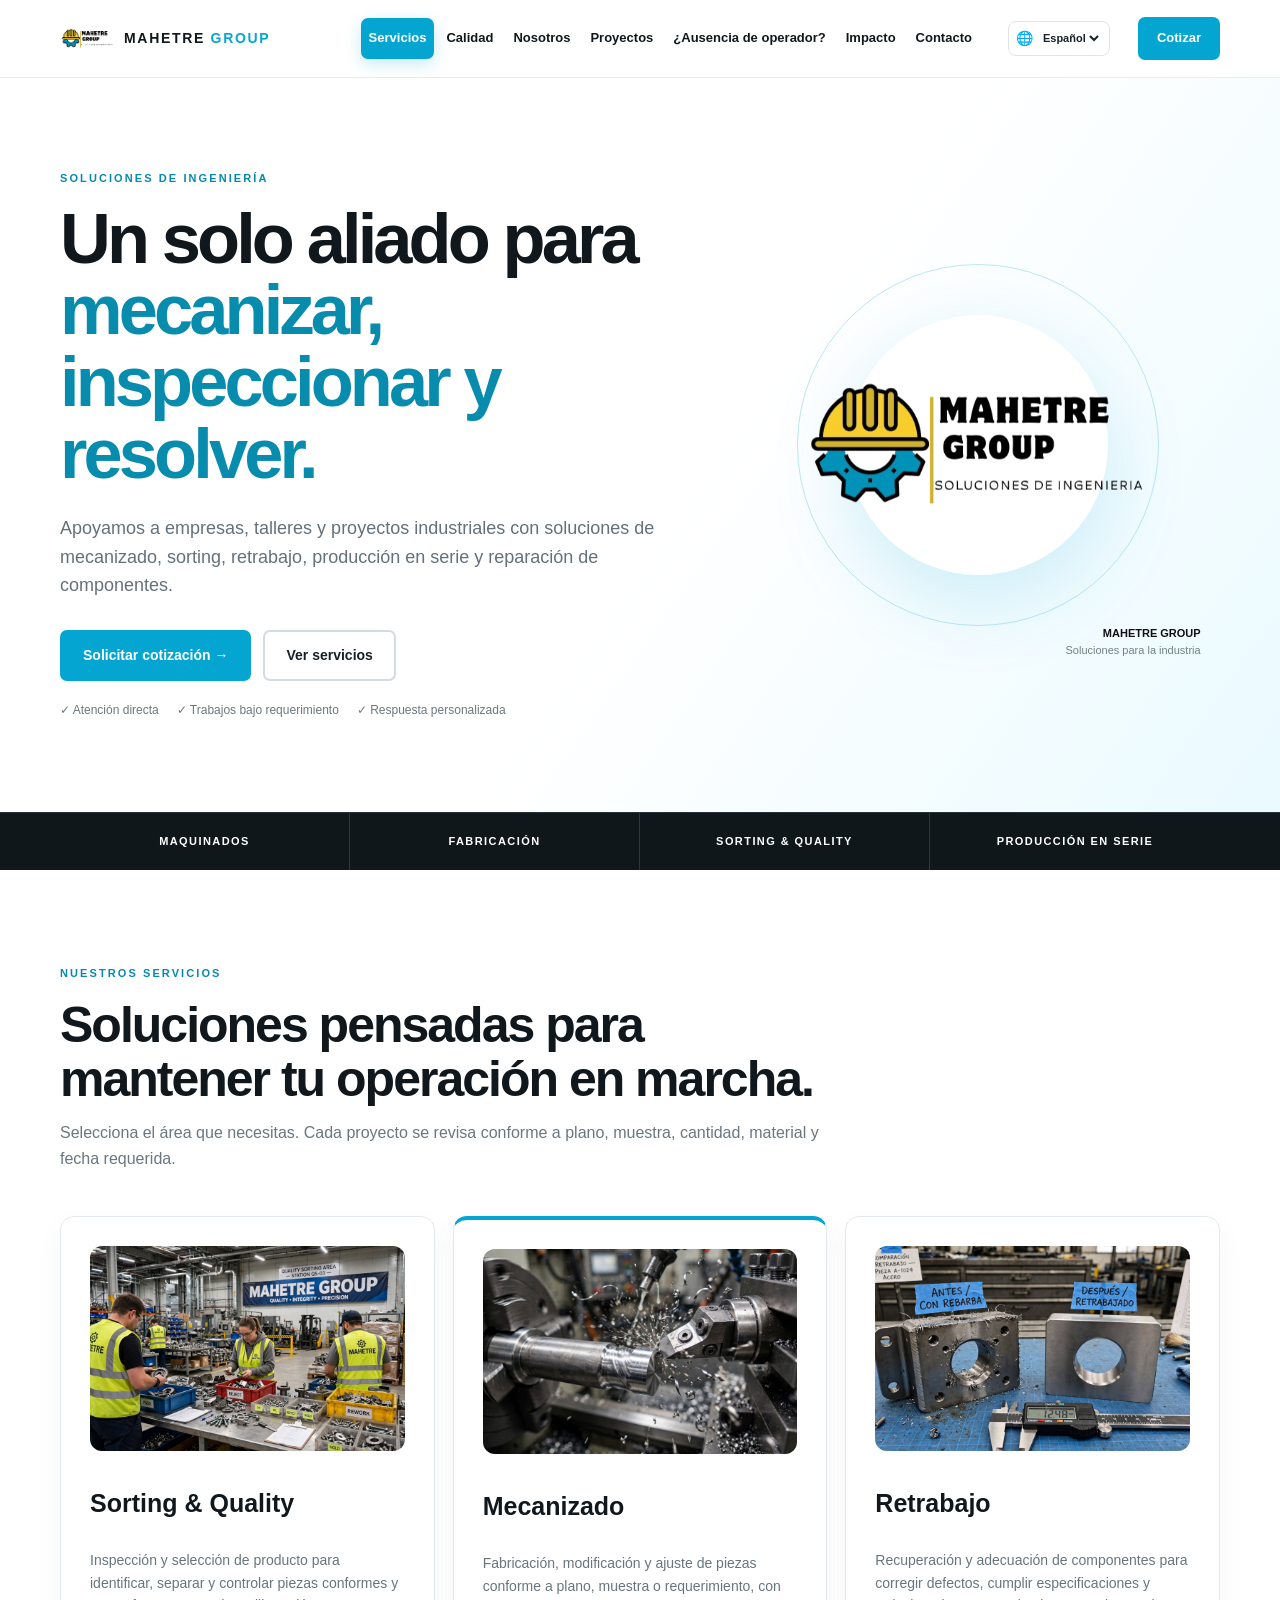
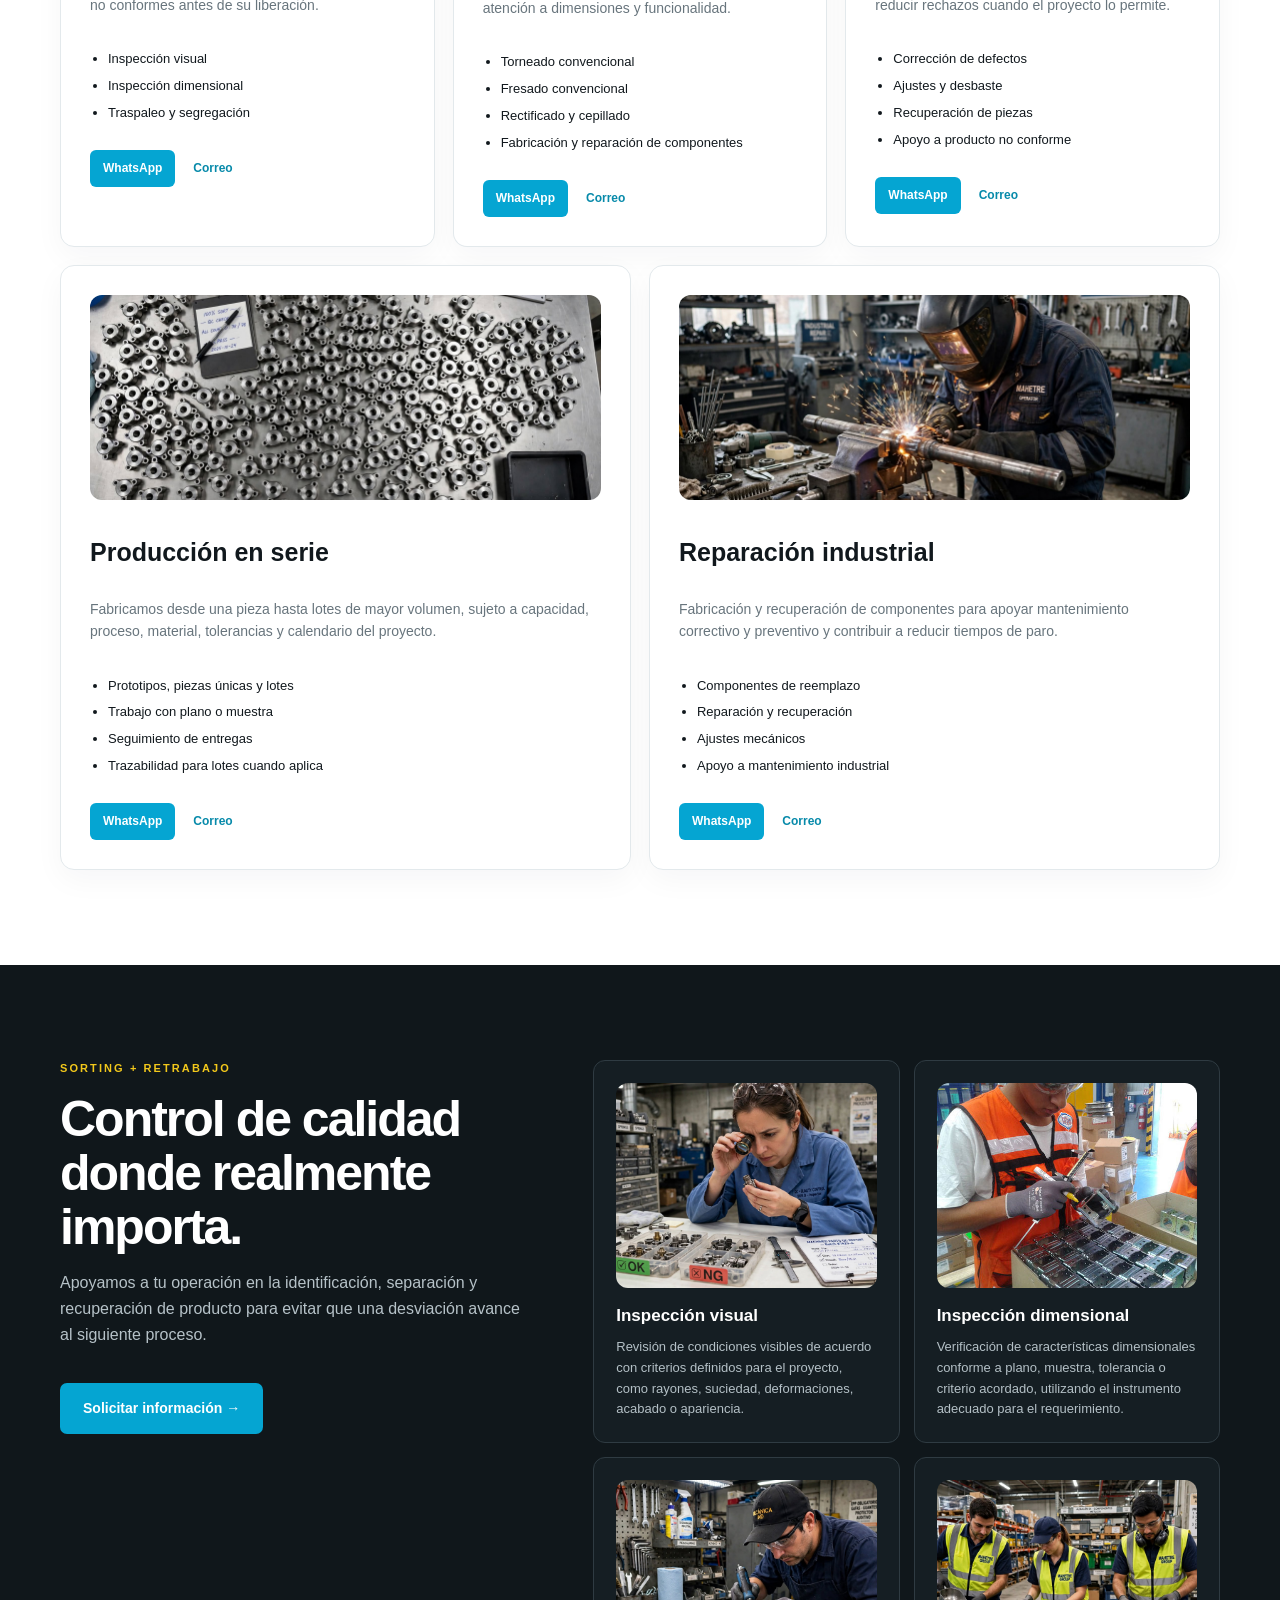
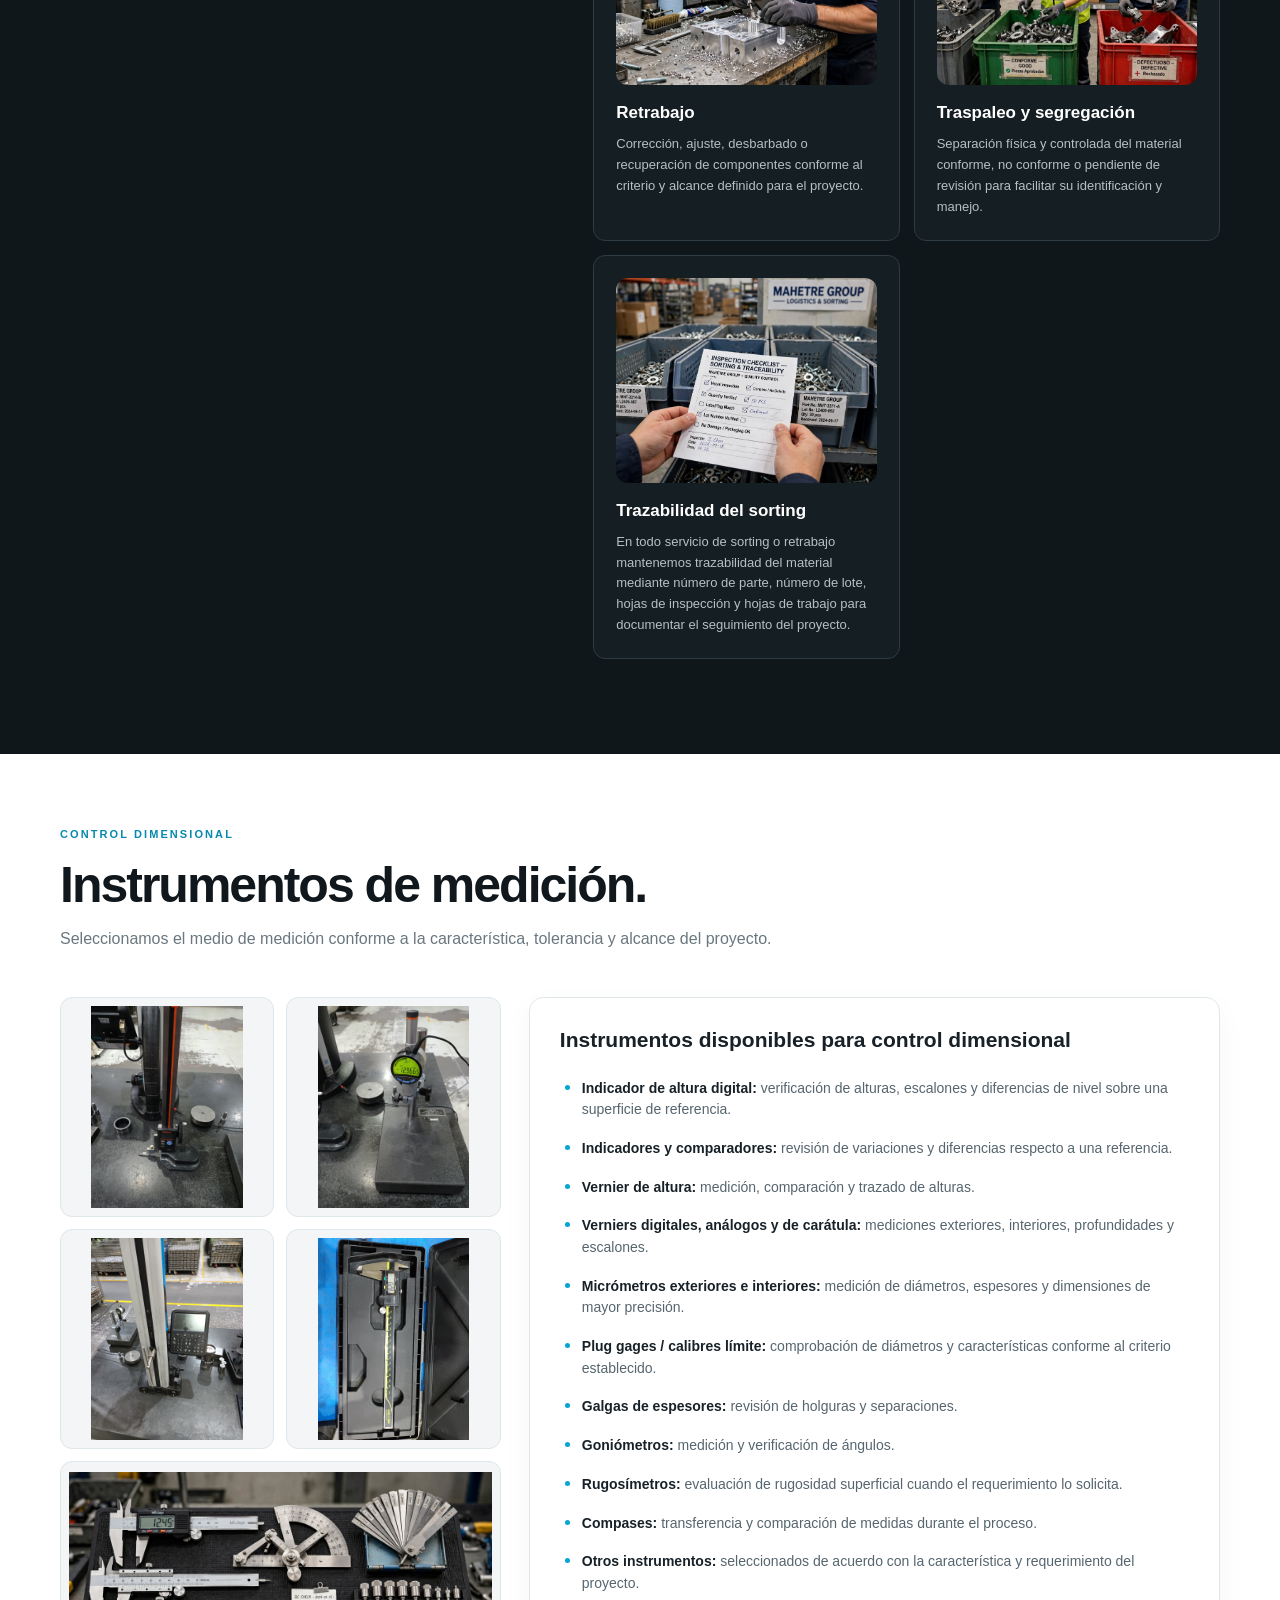
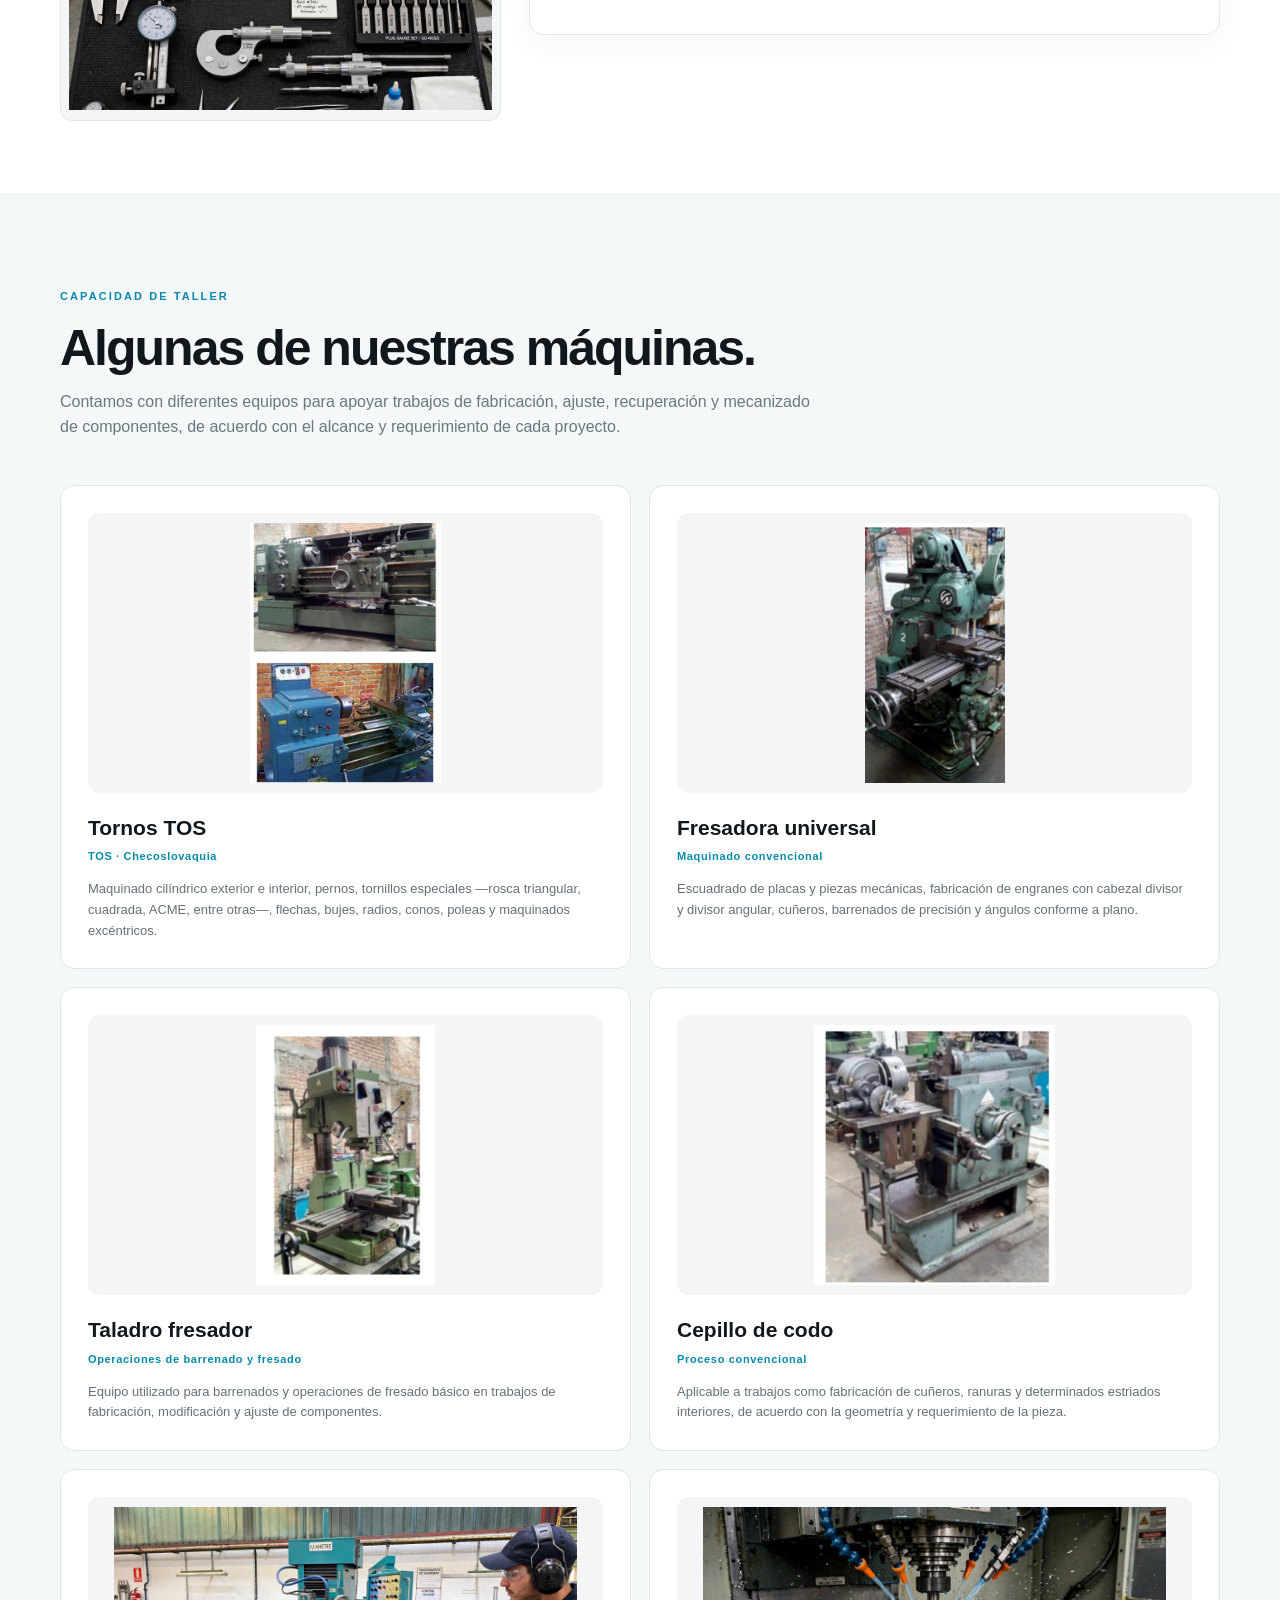
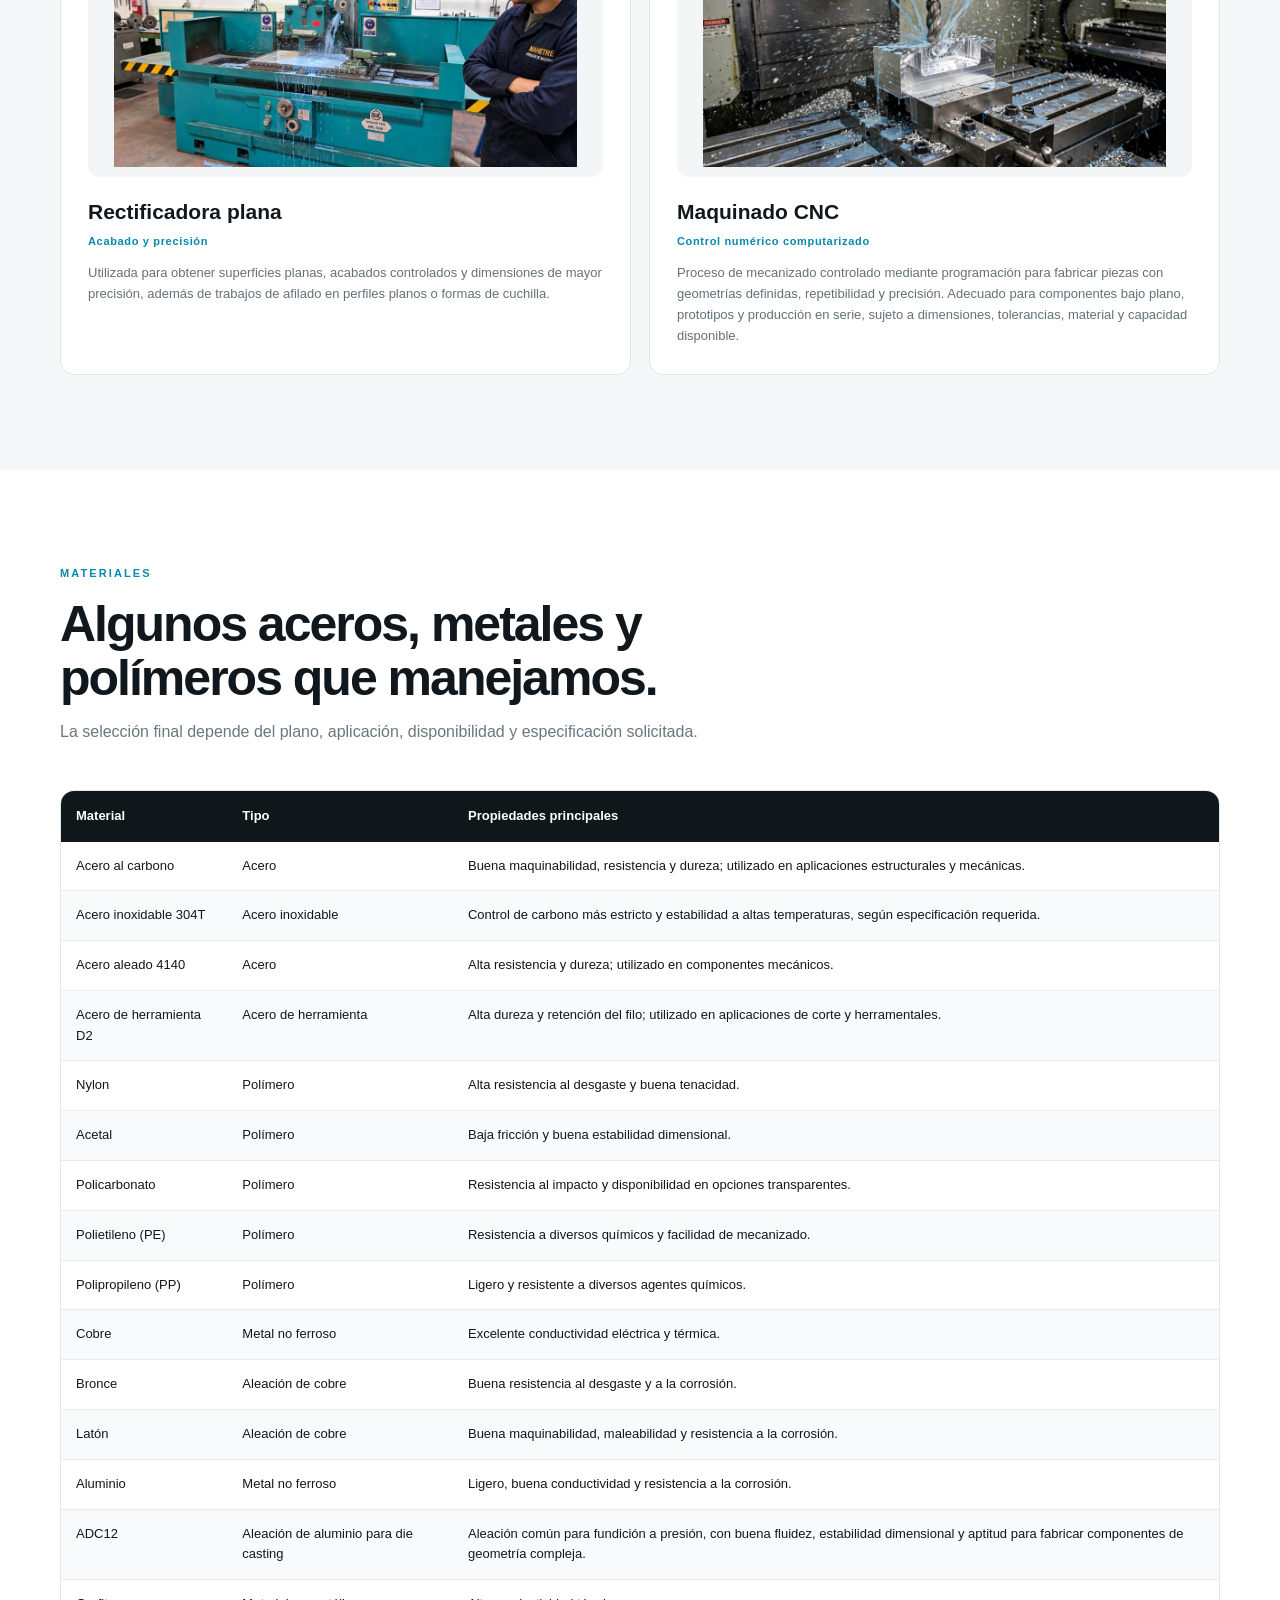
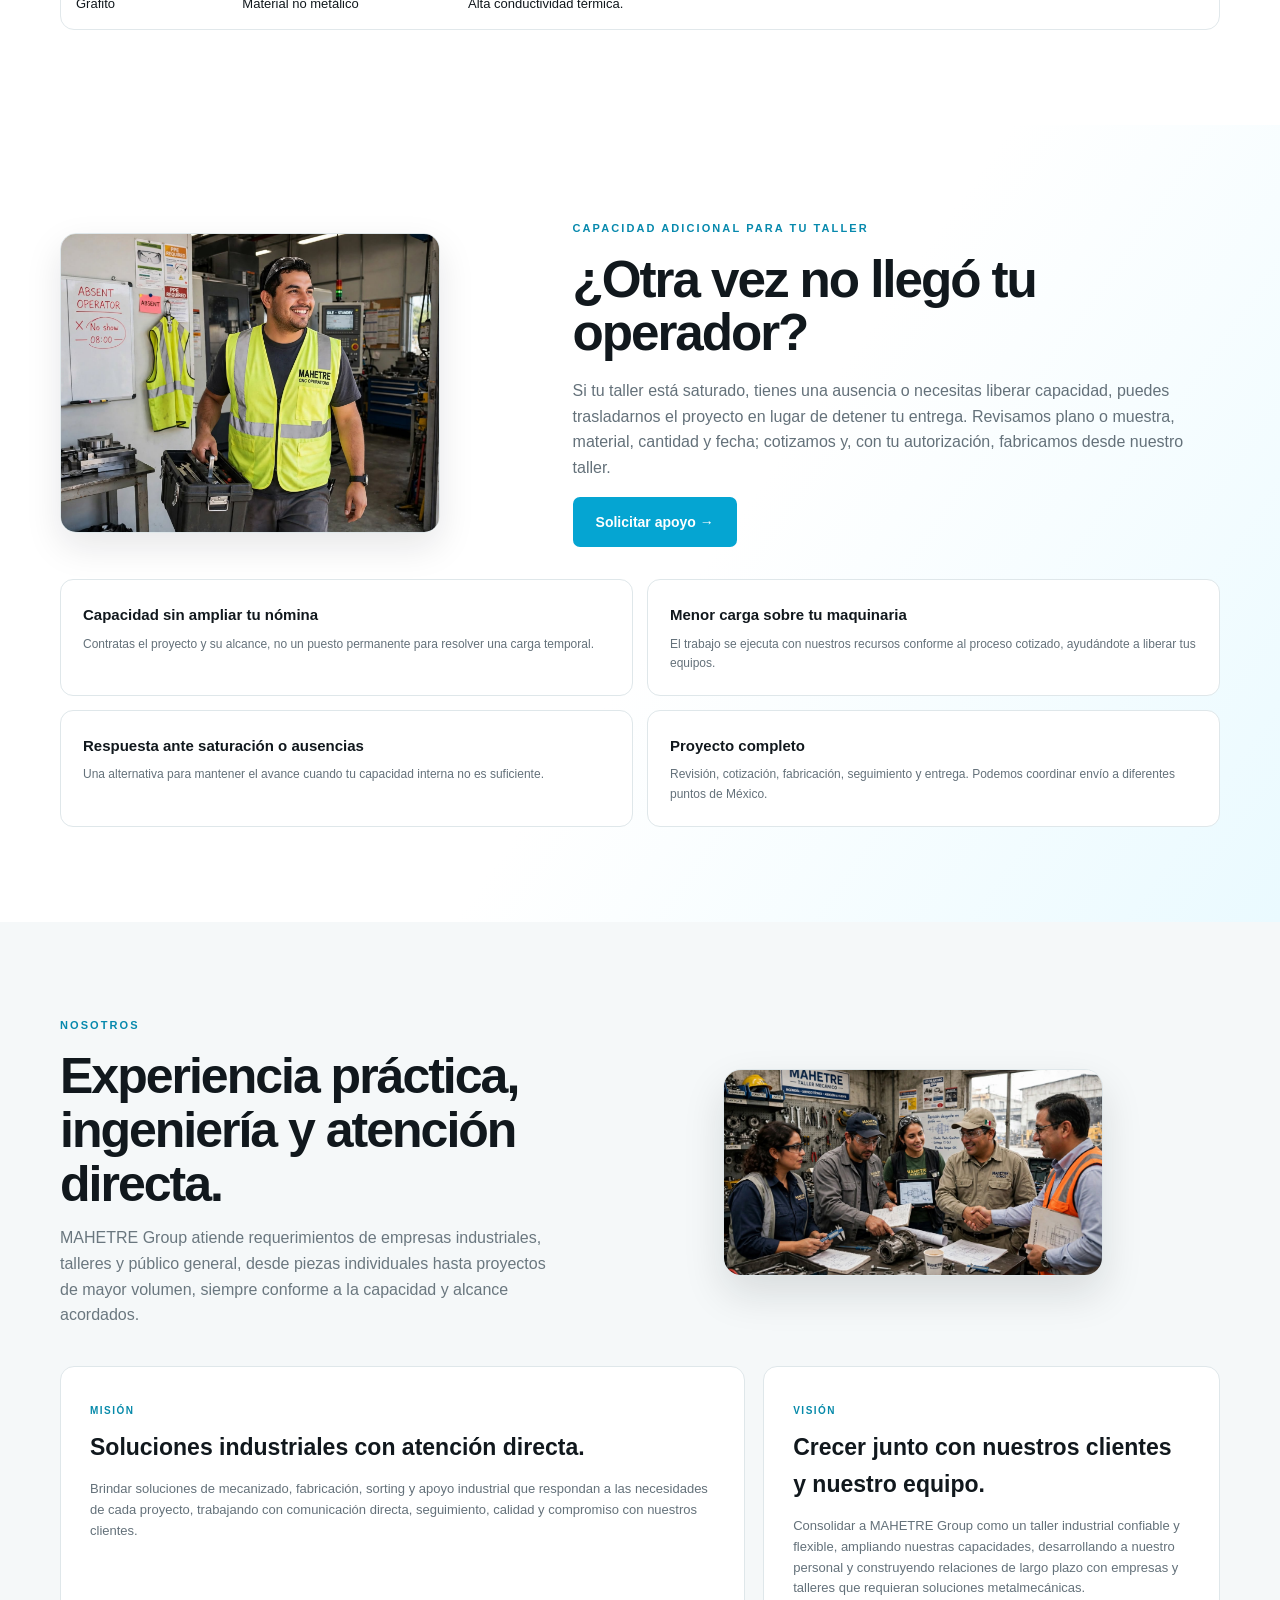
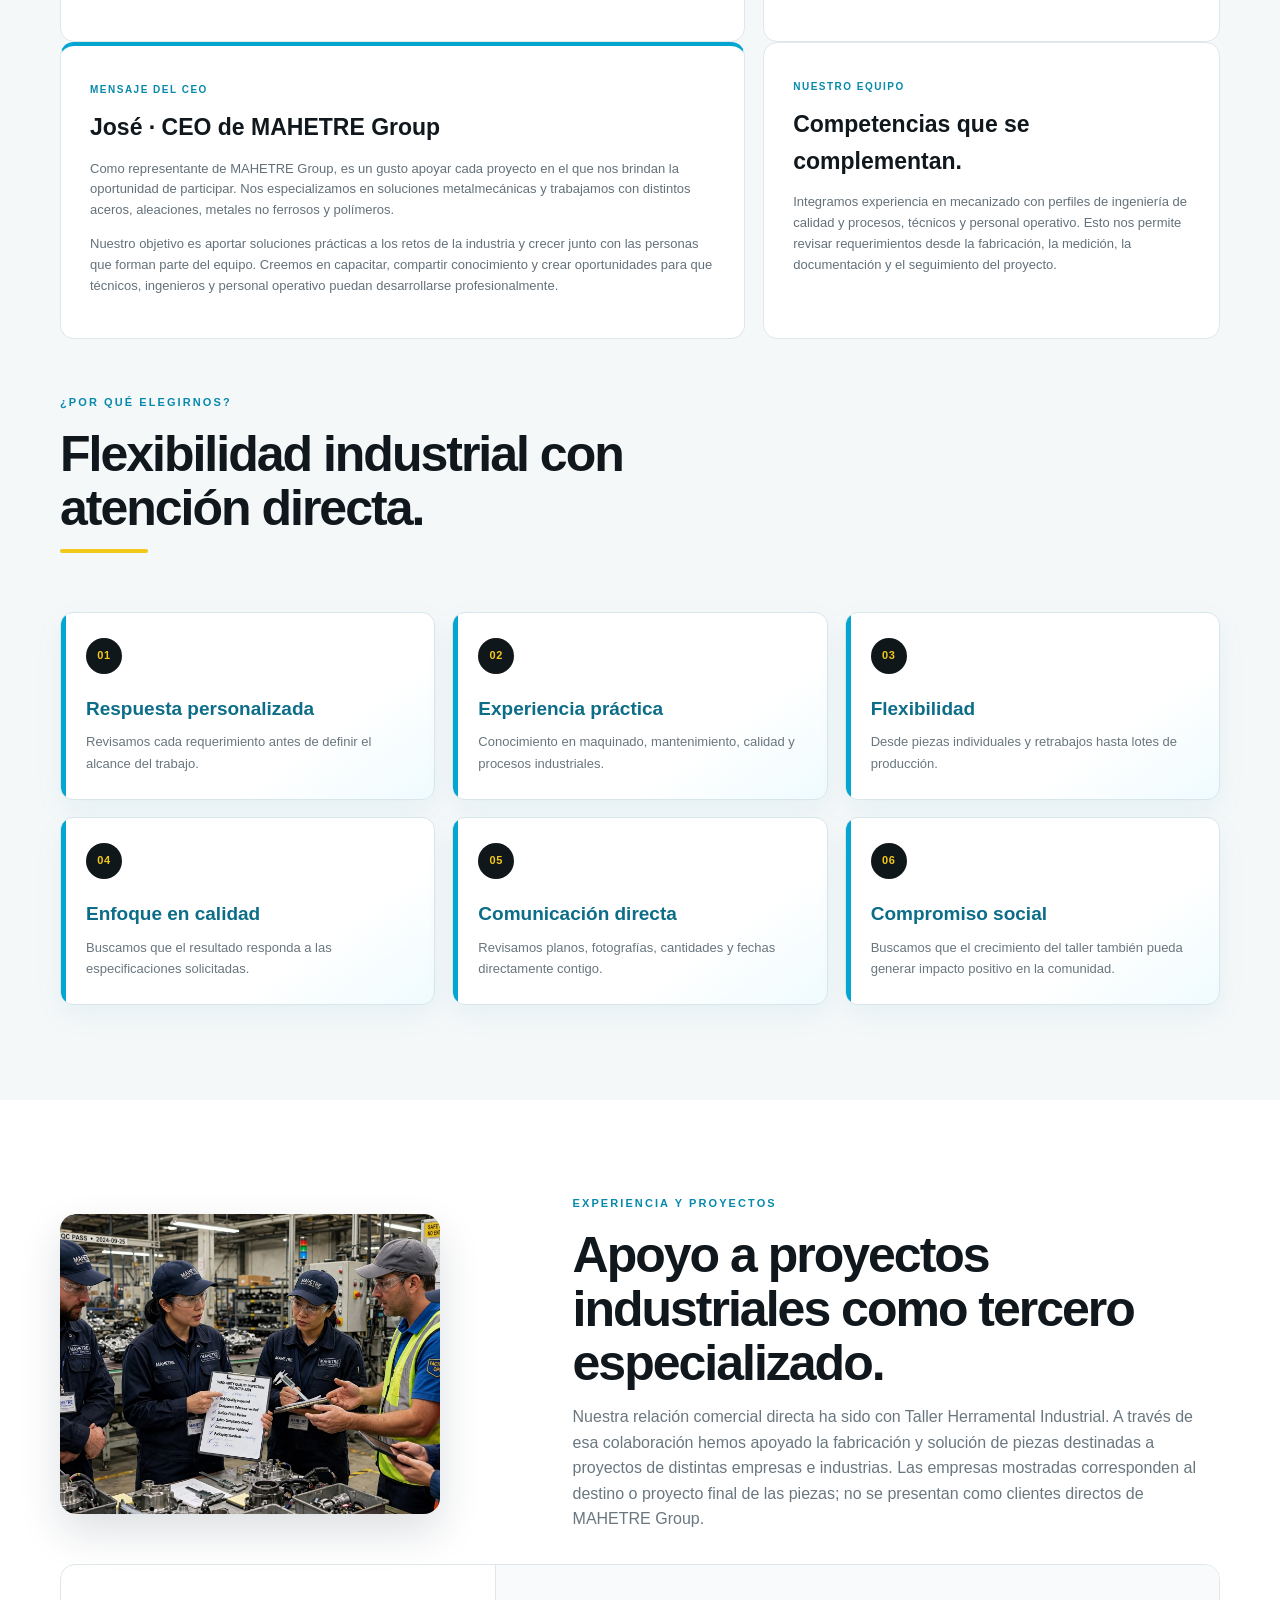
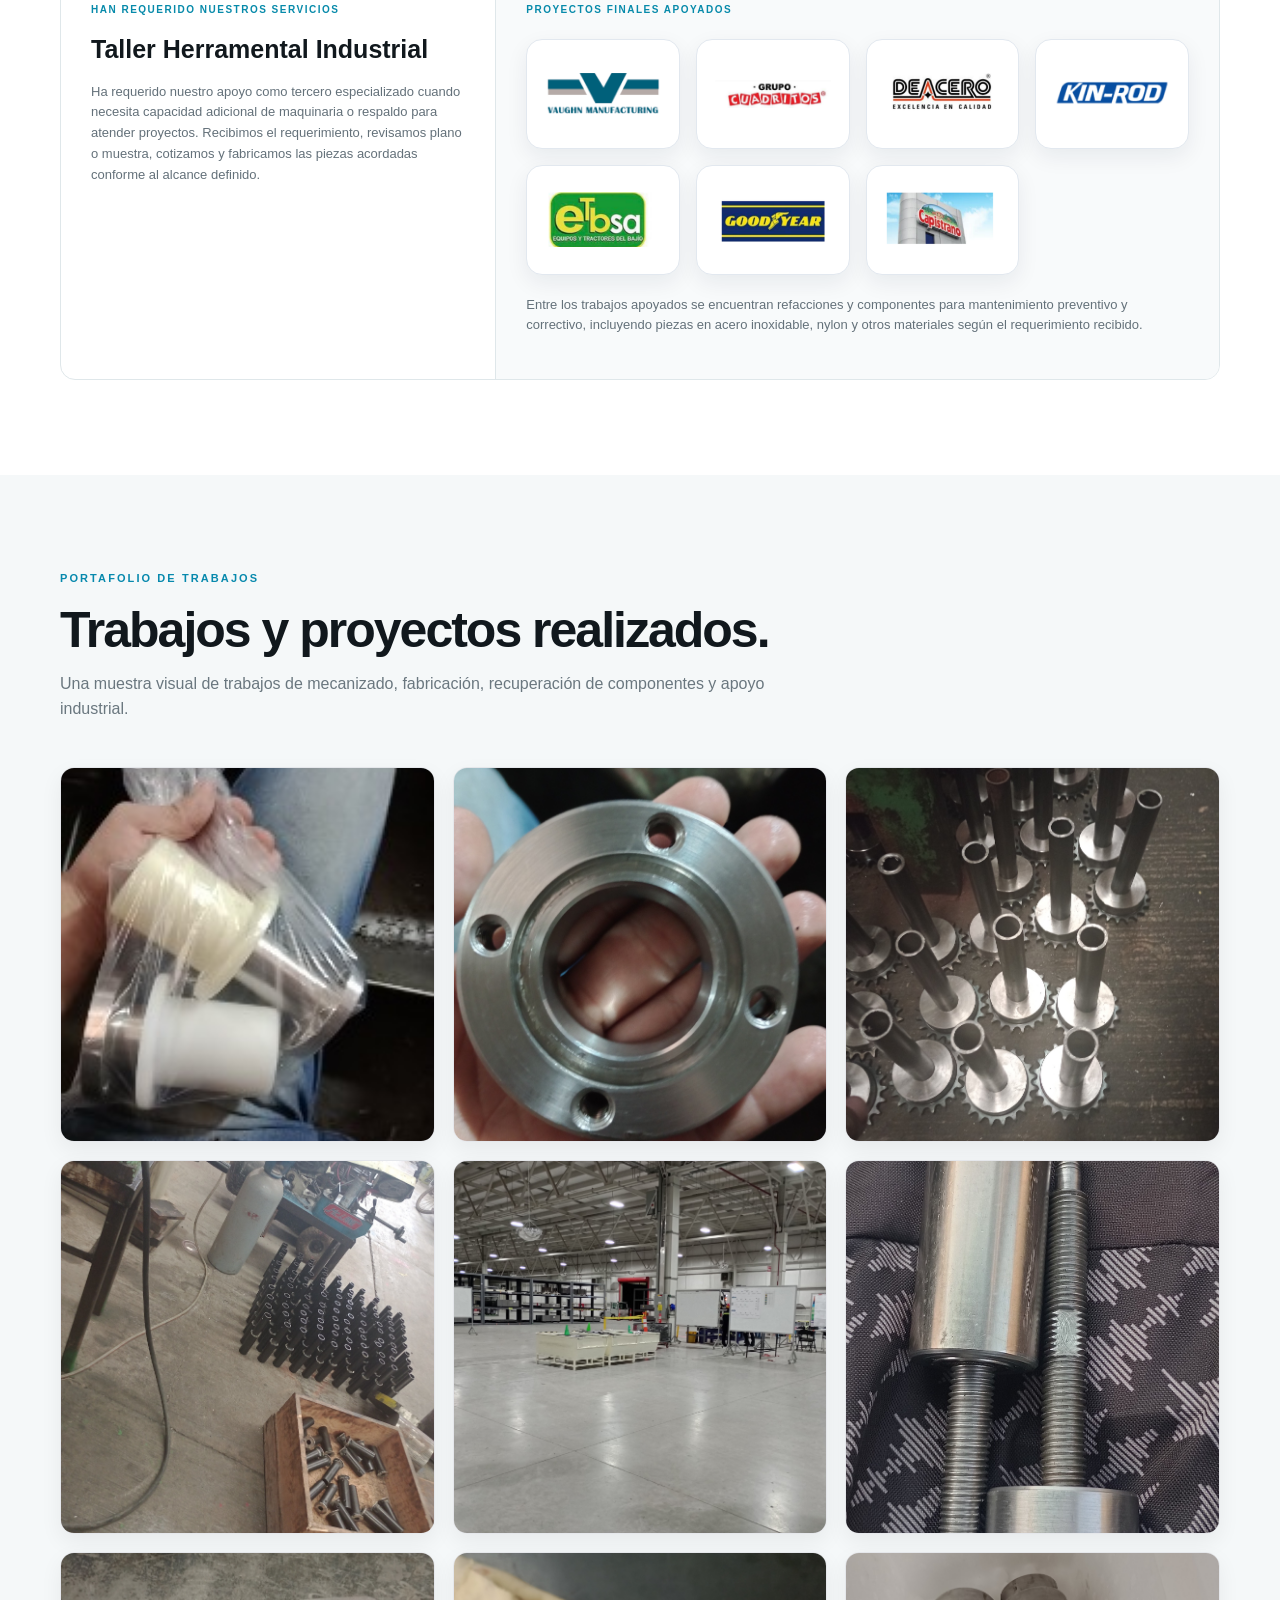
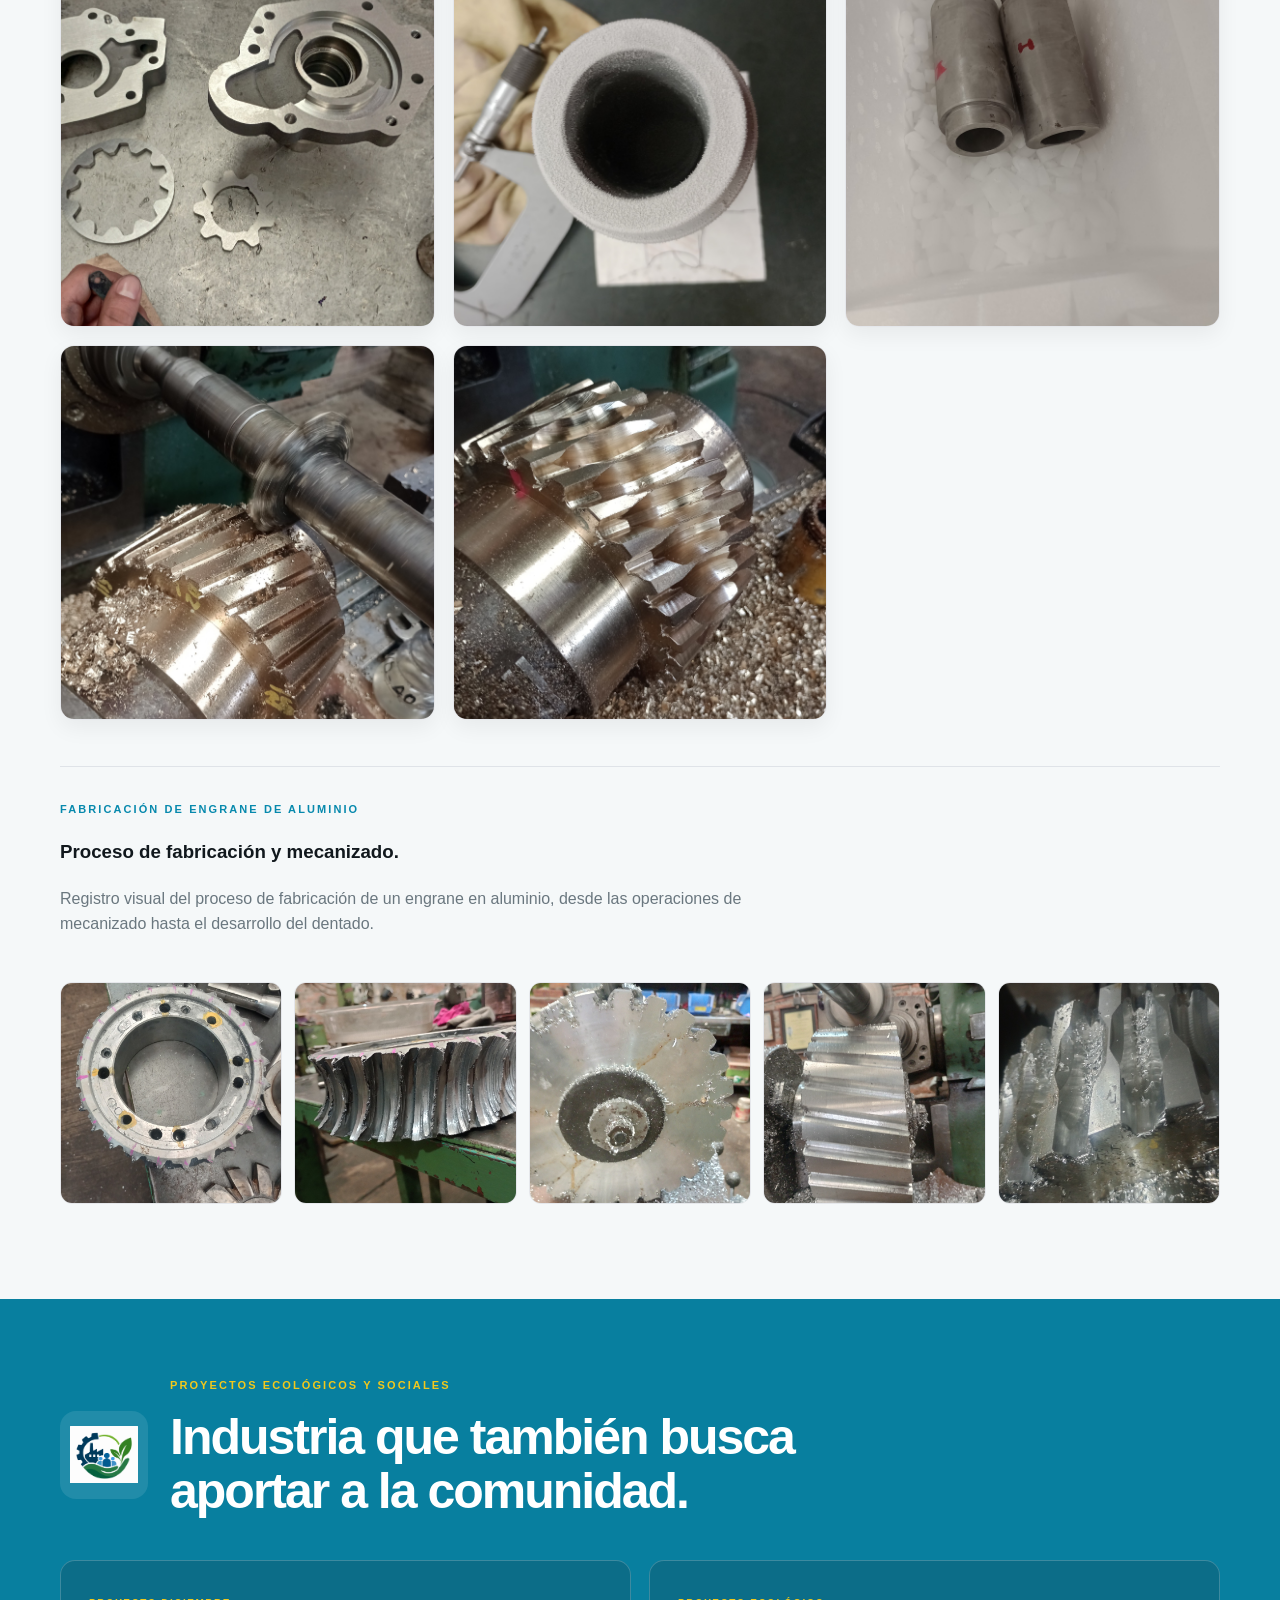
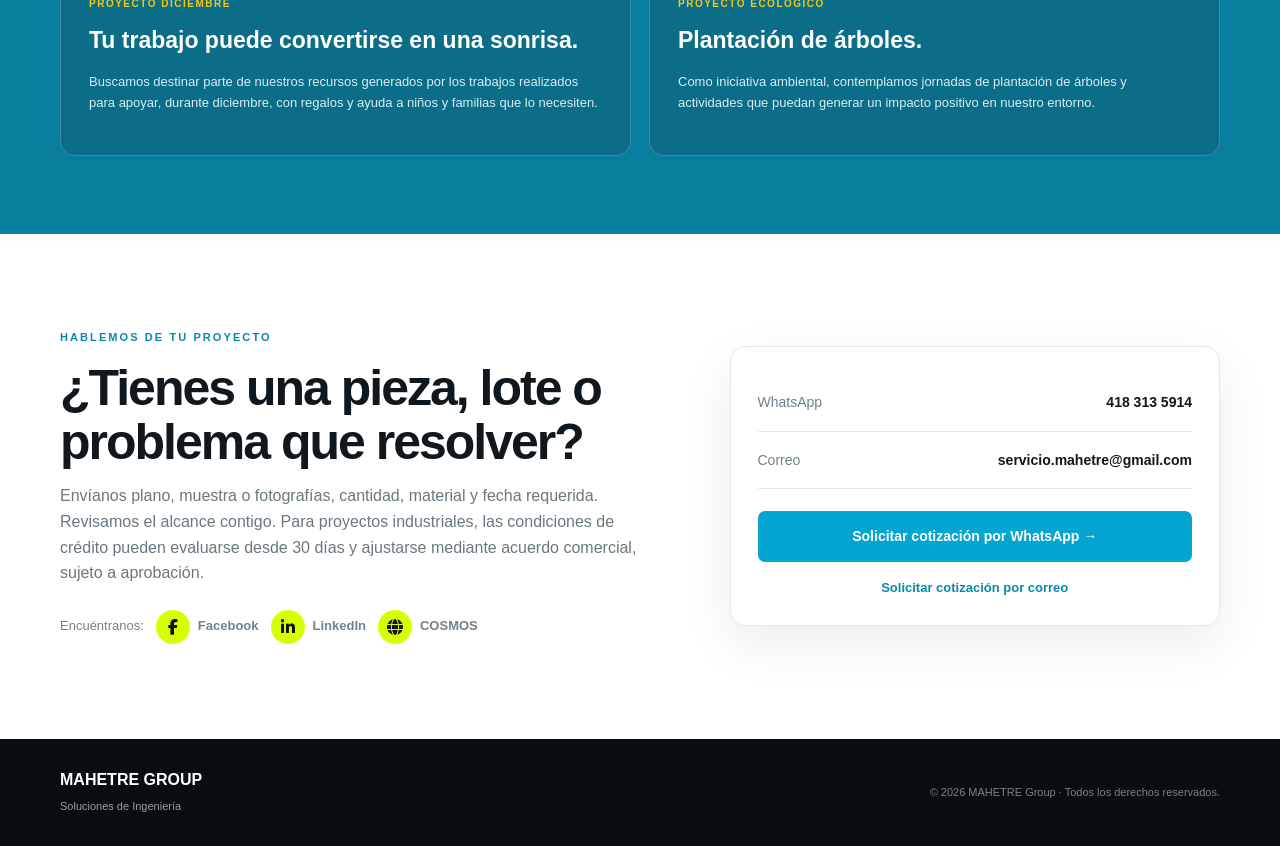
==== commit 14748e6b: "Add files via upload" ====
--- a/index.html
+++ b/index.html
@@ -7,6 +7,7 @@
 <title>MAHETRE Group | Soluciones de Ingeniería</title>
 <link rel="stylesheet" href="styles.css">
 <link rel="stylesheet" href="https://cdnjs.cloudflare.com/ajax/libs/font-awesome/6.7.2/css/all.min.css">
+  <link rel="icon" type="image/png" href="logo.png">
 </head>
 <body>
 <header>
--- a/styles.css
+++ b/styles.css
@@ -188,3 +188,9 @@
 /* Portafolio de trabajos */
 .portfolio-grid{display:grid;grid-template-columns:repeat(3,minmax(0,1fr));gap:18px;margin-top:28px}.portfolio-card{margin:0;background:#fff;border:1px solid #e5e7eb;border-radius:14px;overflow:hidden;aspect-ratio:1/1;box-shadow:0 8px 22px rgba(0,0,0,.06)}.portfolio-card img{width:100%;height:100%;display:block;object-fit:cover}.portfolio-card:hover img{transform:scale(1.025)}.portfolio-card img{transition:transform .25s ease}@media(max-width:800px){.portfolio-grid{grid-template-columns:repeat(2,minmax(0,1fr));gap:12px}}@media(max-width:480px){.portfolio-grid{grid-template-columns:1fr}}
 .portfolio-feature,.portfolio-videos{margin-top:46px;padding-top:34px;border-top:1px solid #dfe3e8}.portfolio-feature .heading,.portfolio-videos .heading{max-width:760px}.gear-gallery{display:grid;grid-template-columns:repeat(5,minmax(0,1fr));gap:12px;margin-top:22px}.gear-gallery figure{margin:0;background:#fff;border:1px solid #e5e7eb;border-radius:12px;overflow:hidden;aspect-ratio:1/1}.gear-gallery img{width:100%;height:100%;object-fit:cover;display:block}.video-grid{display:grid;grid-template-columns:repeat(3,minmax(0,1fr));gap:16px;margin-top:22px}.video-grid video{display:block;width:100%;height:320px;object-fit:contain;background:#111;border-radius:12px;box-shadow:0 8px 22px rgba(0,0,0,.08)}@media(max-width:900px){.gear-gallery{grid-template-columns:repeat(3,minmax(0,1fr))}.video-grid{grid-template-columns:1fr}.video-grid video{height:auto;max-height:520px}}@media(max-width:520px){.gear-gallery{grid-template-columns:repeat(2,minmax(0,1fr))}}
+
+
+/* Ocultar únicamente la sección de videos del portafolio */
+.portfolio-videos {
+    display: none !important;
+}
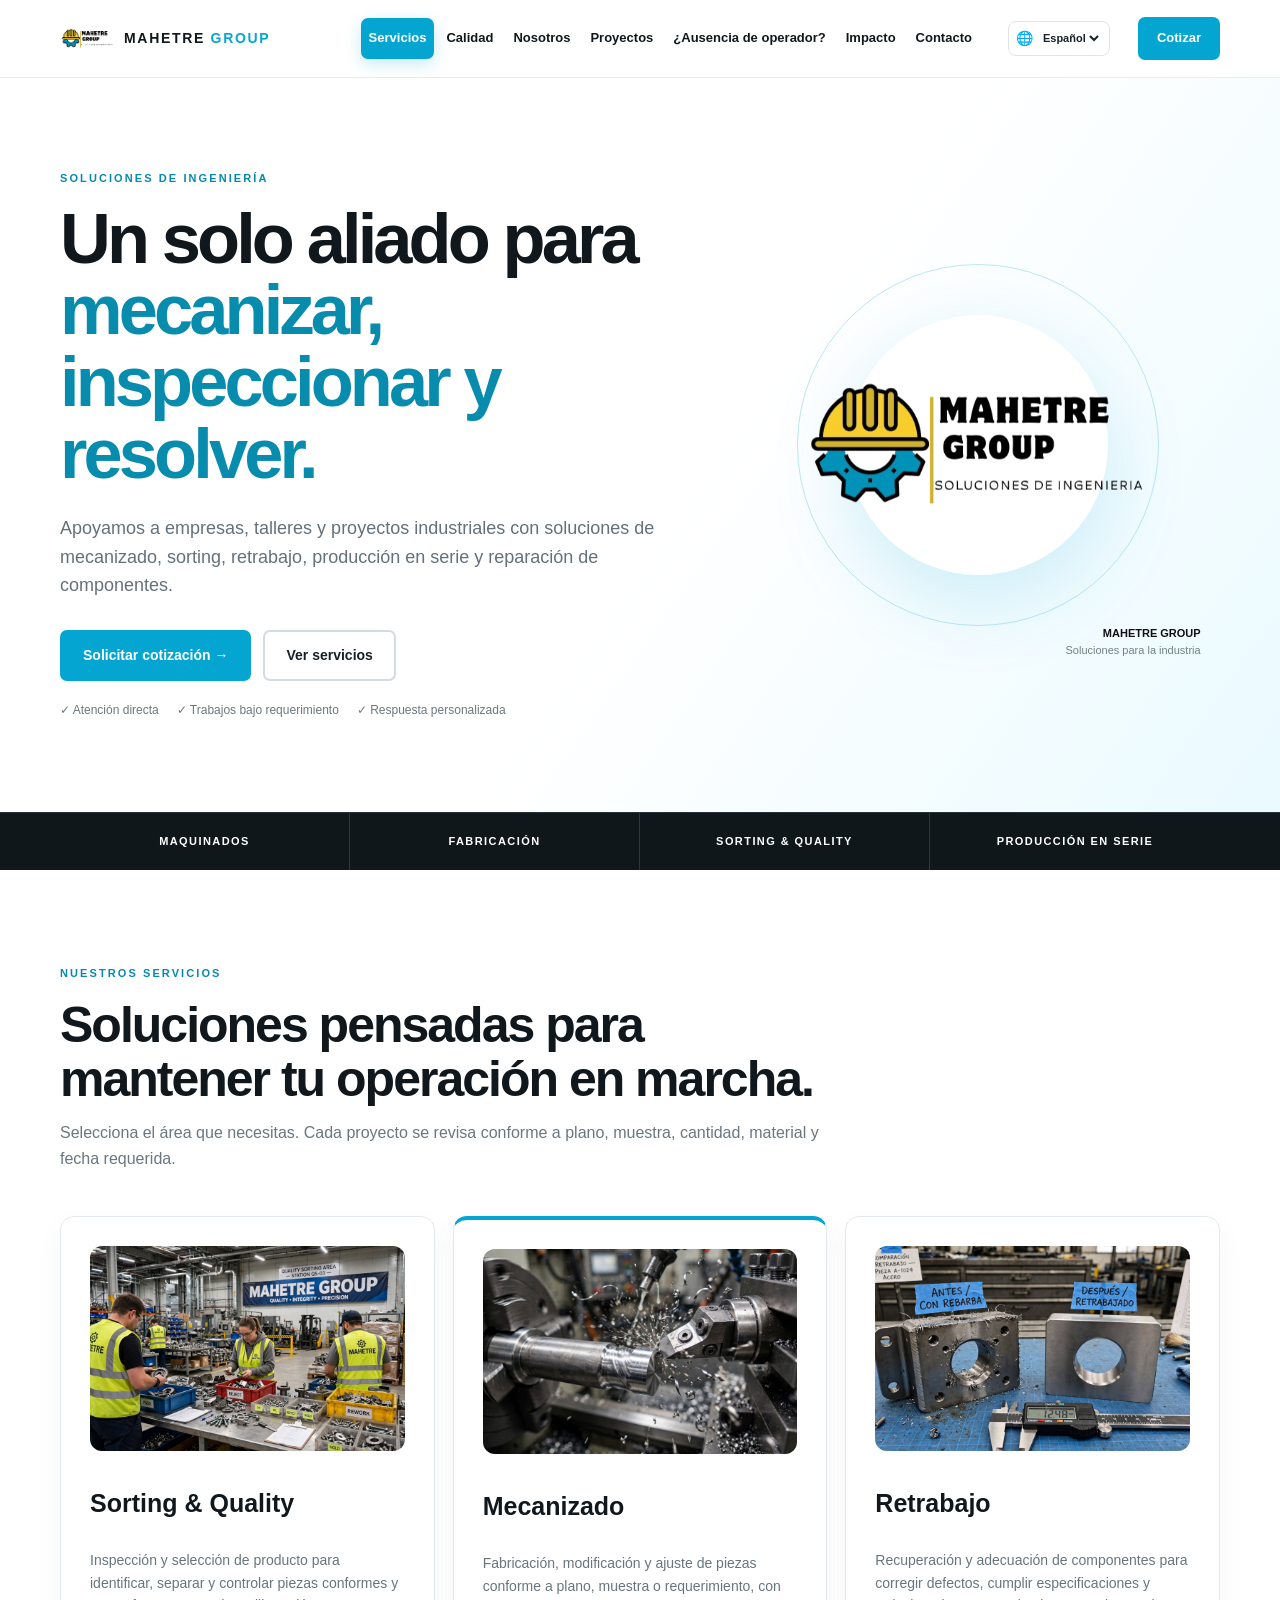
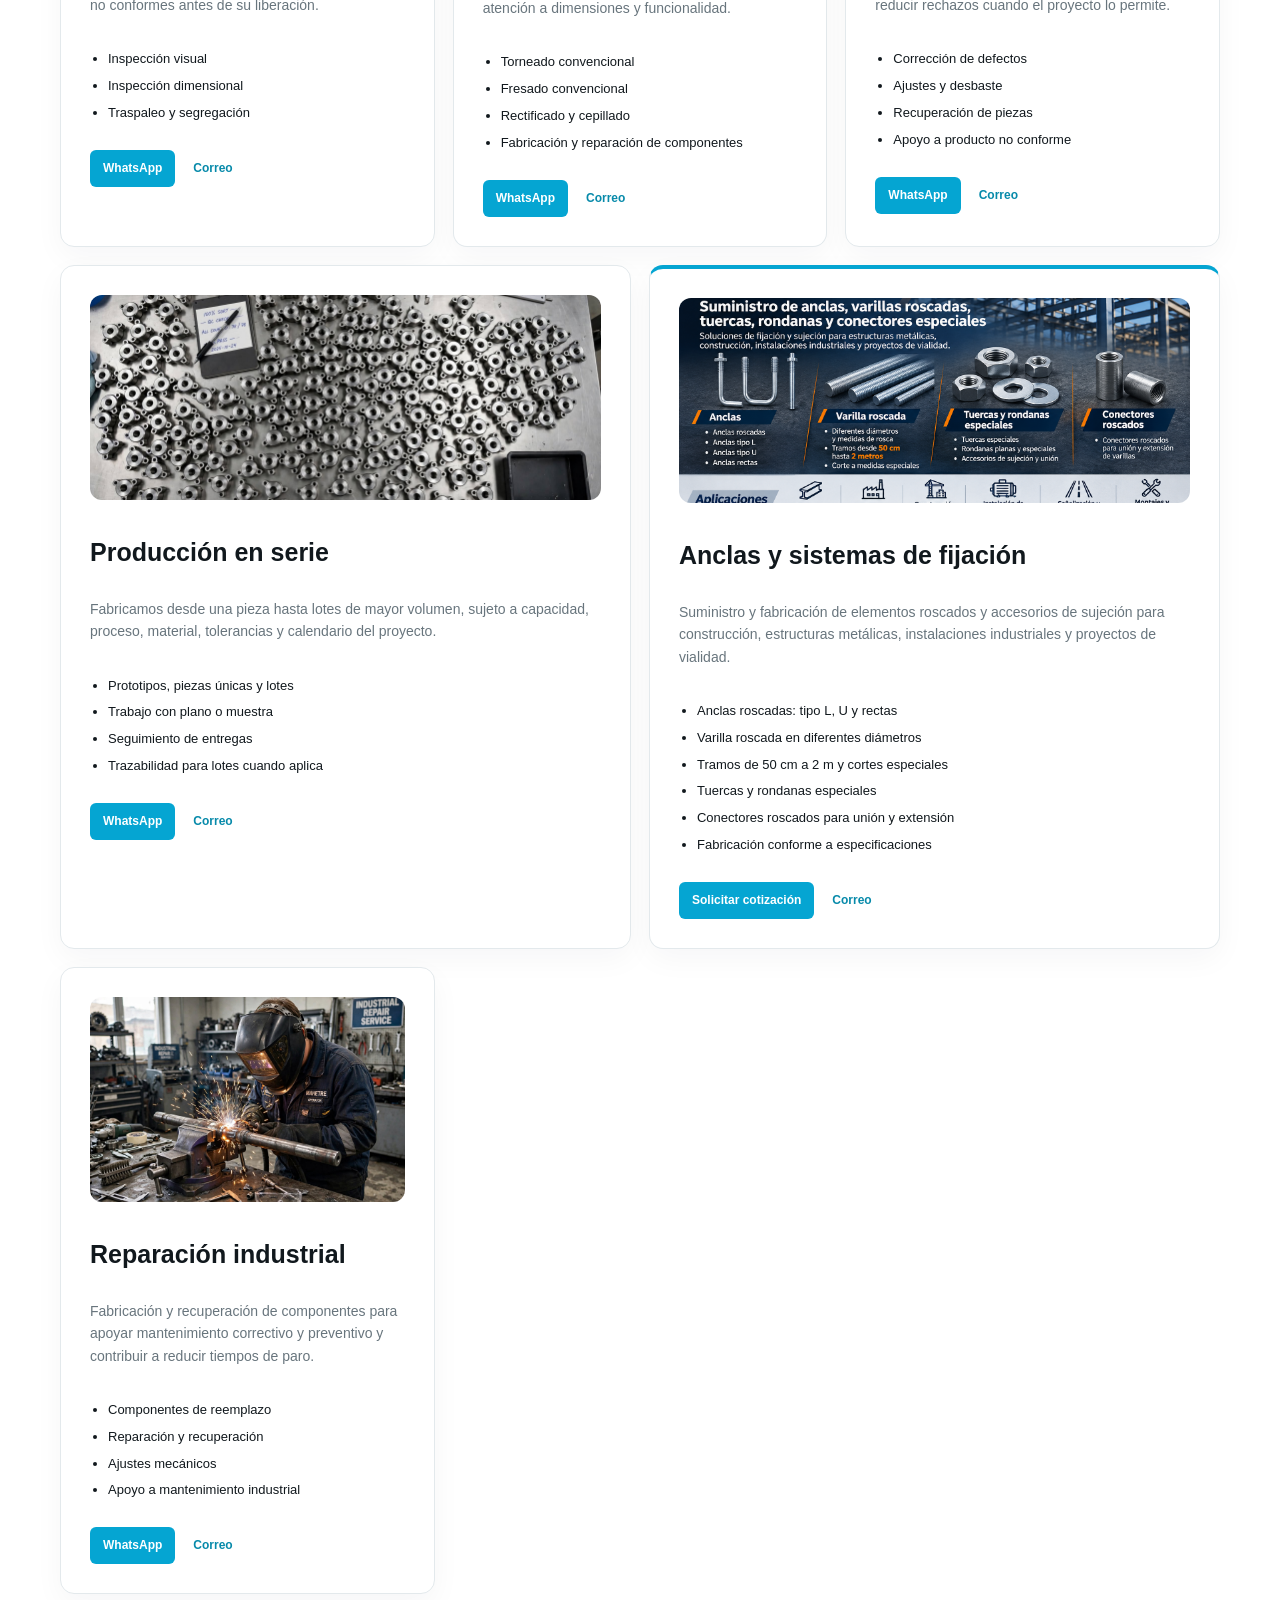
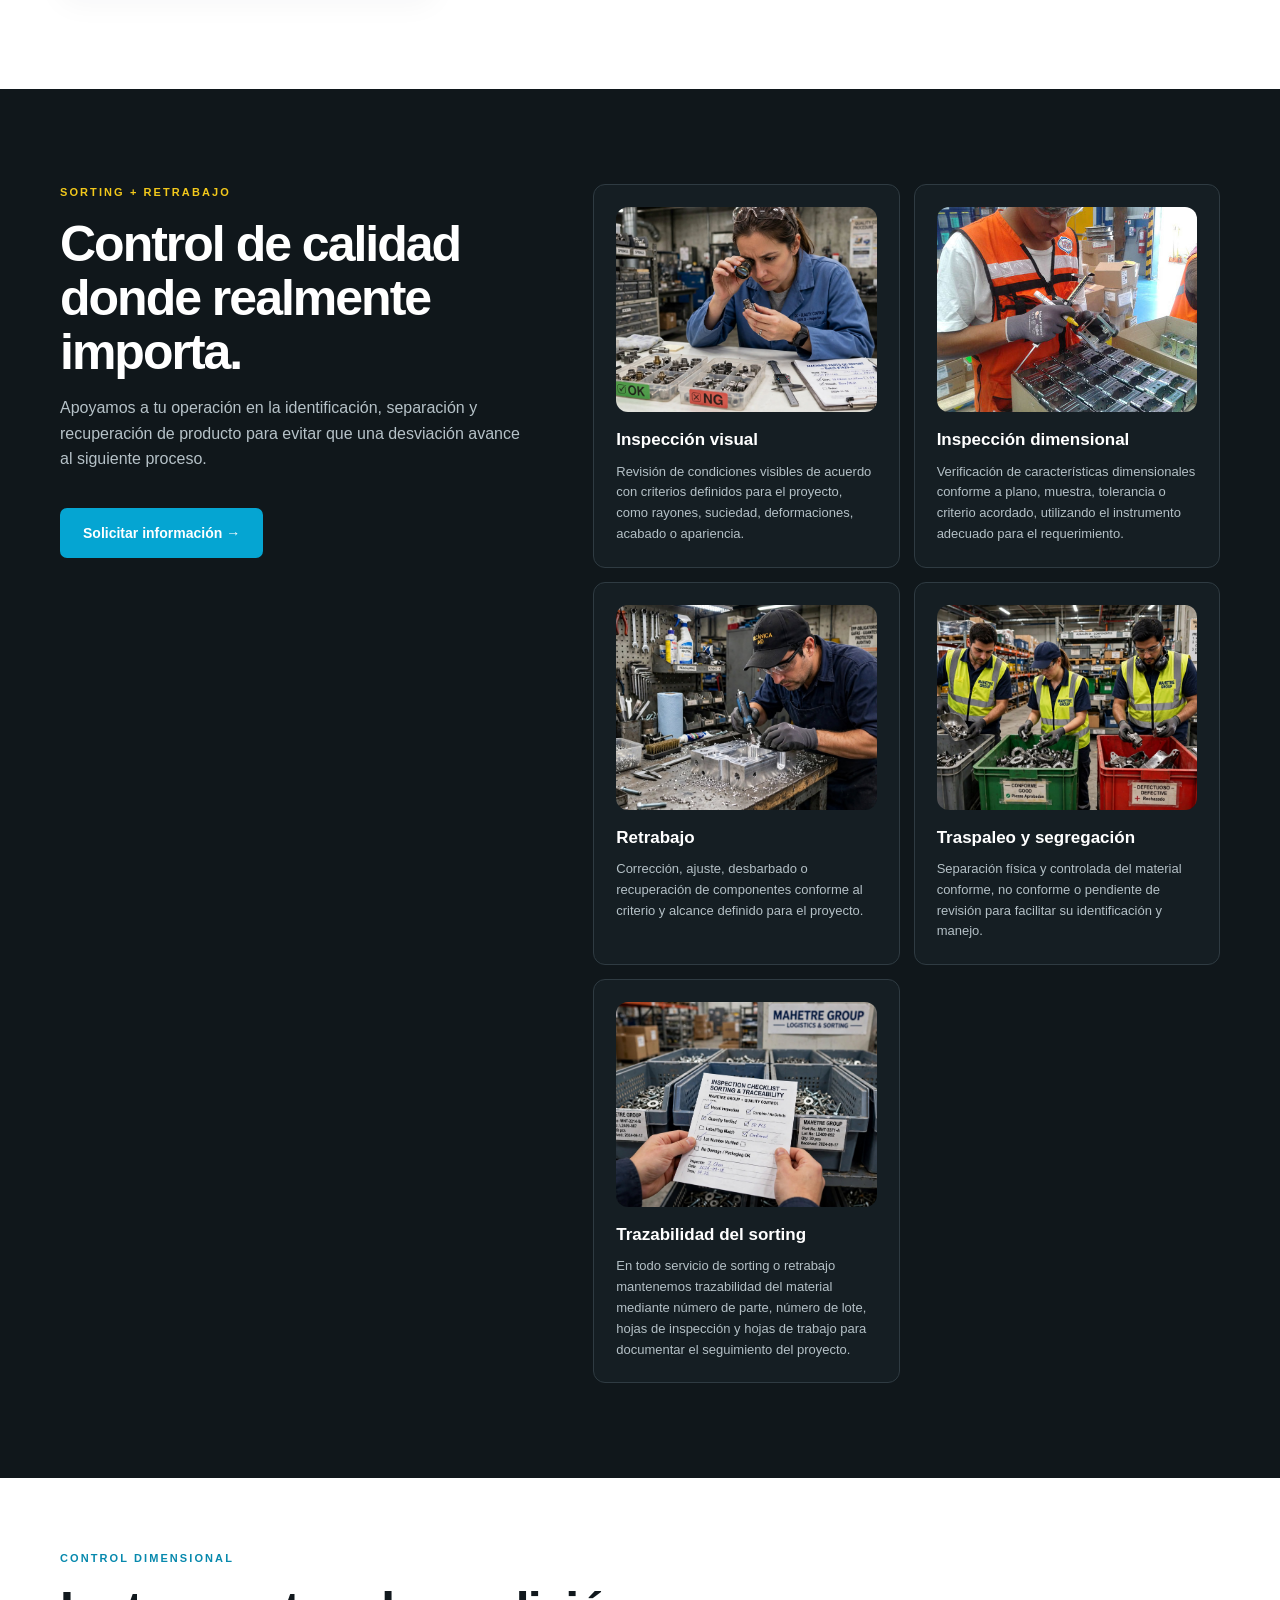
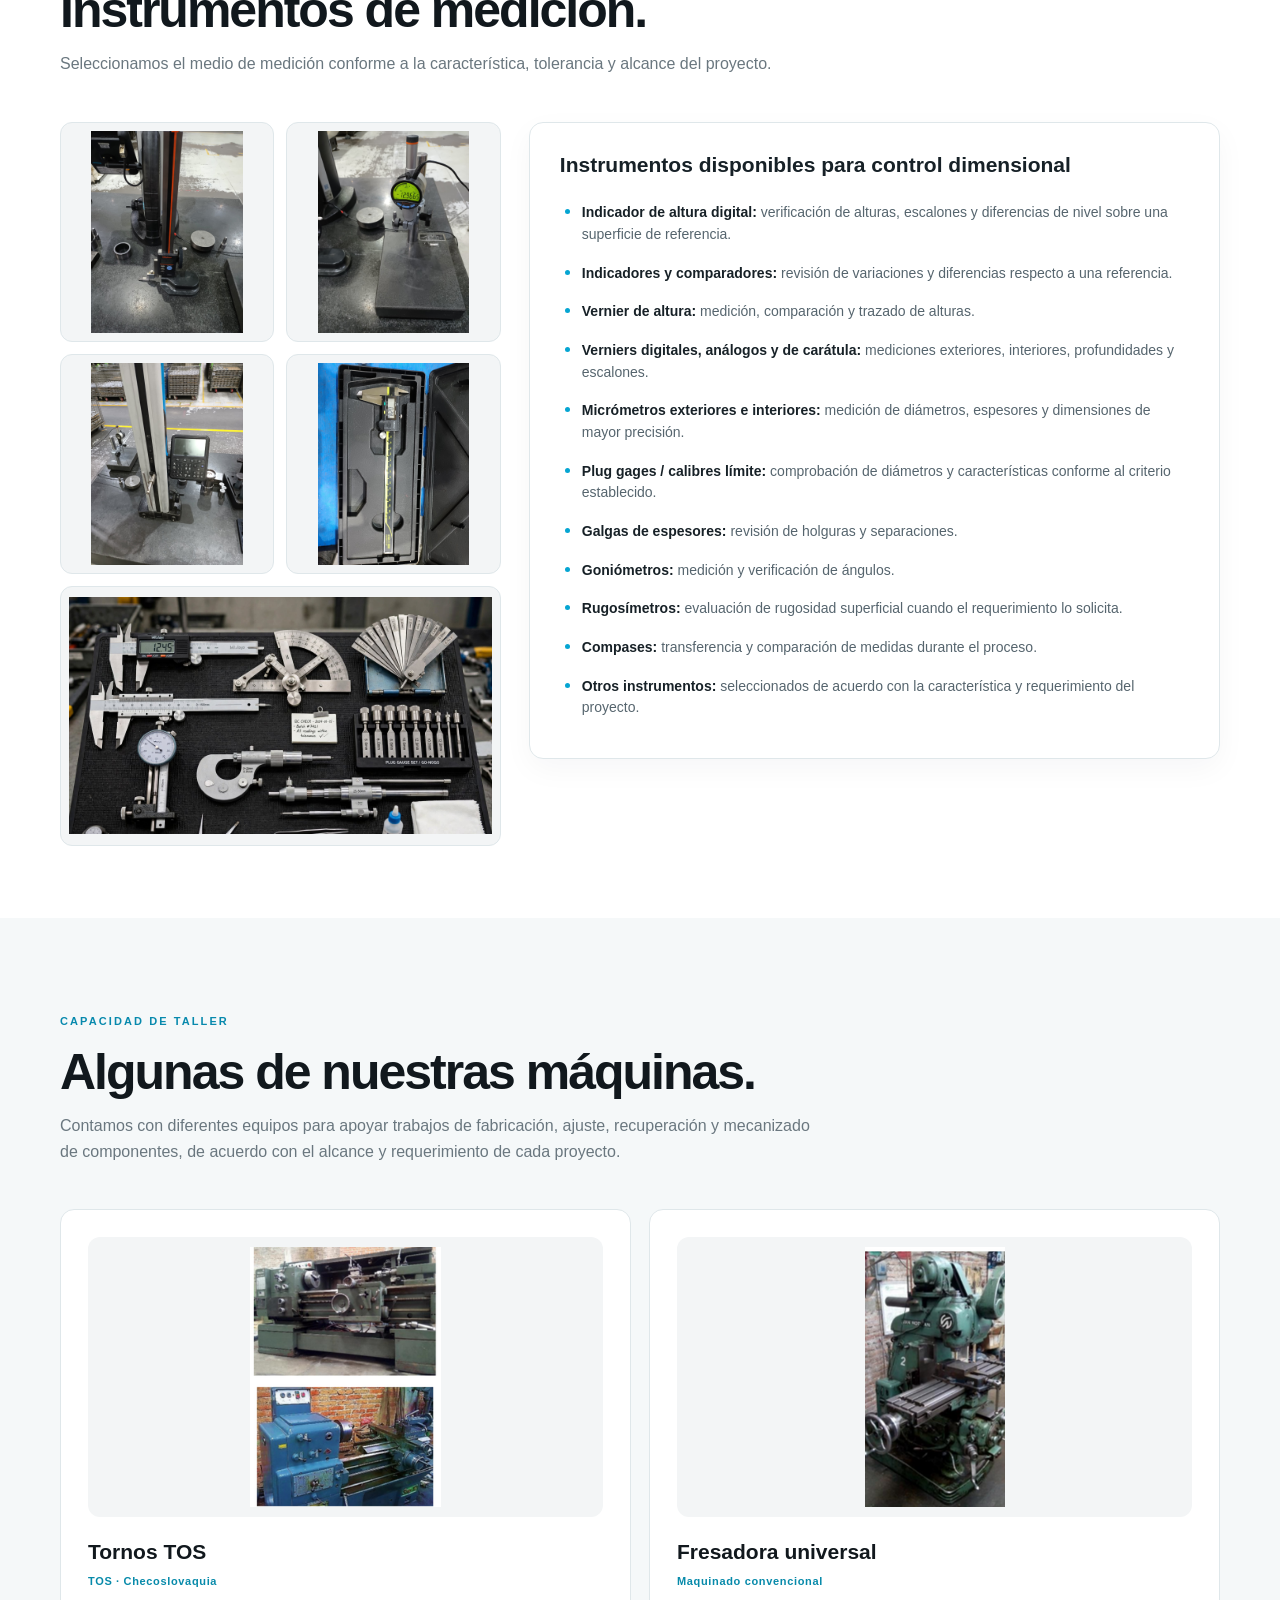
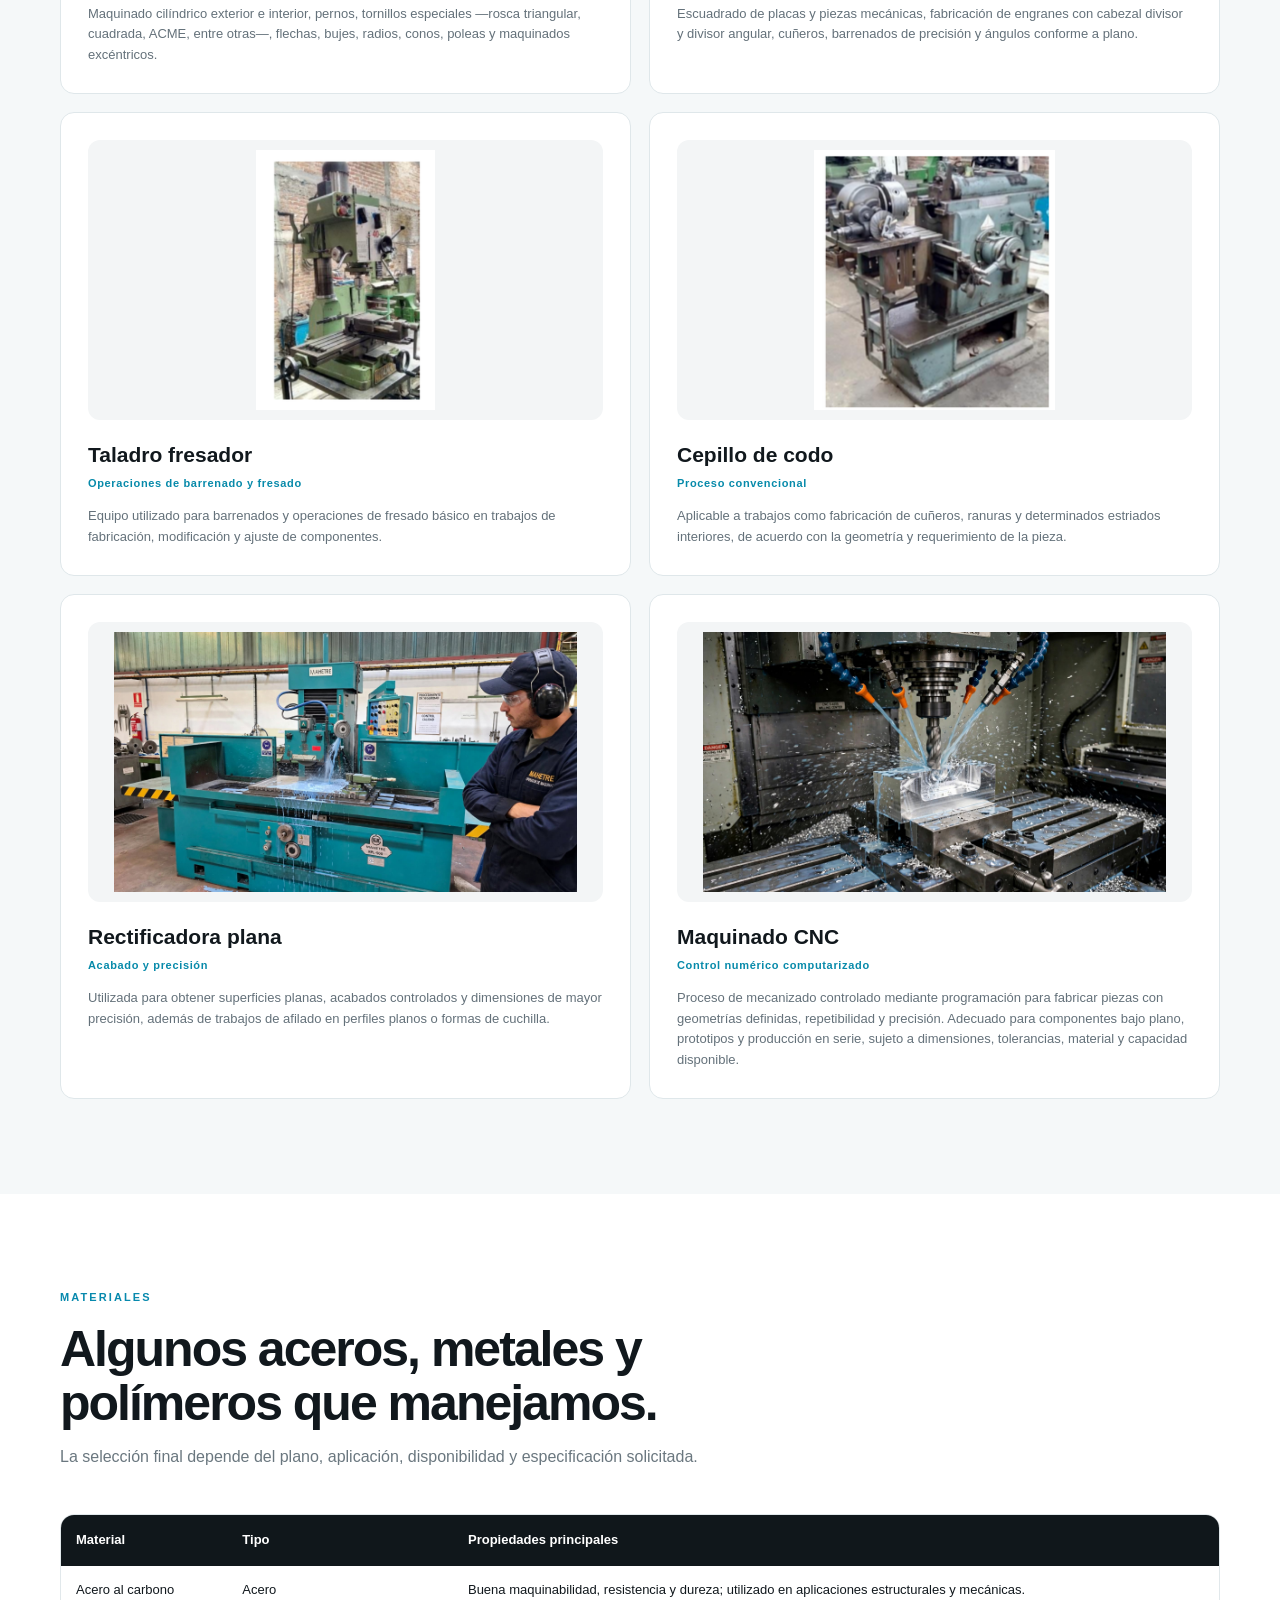
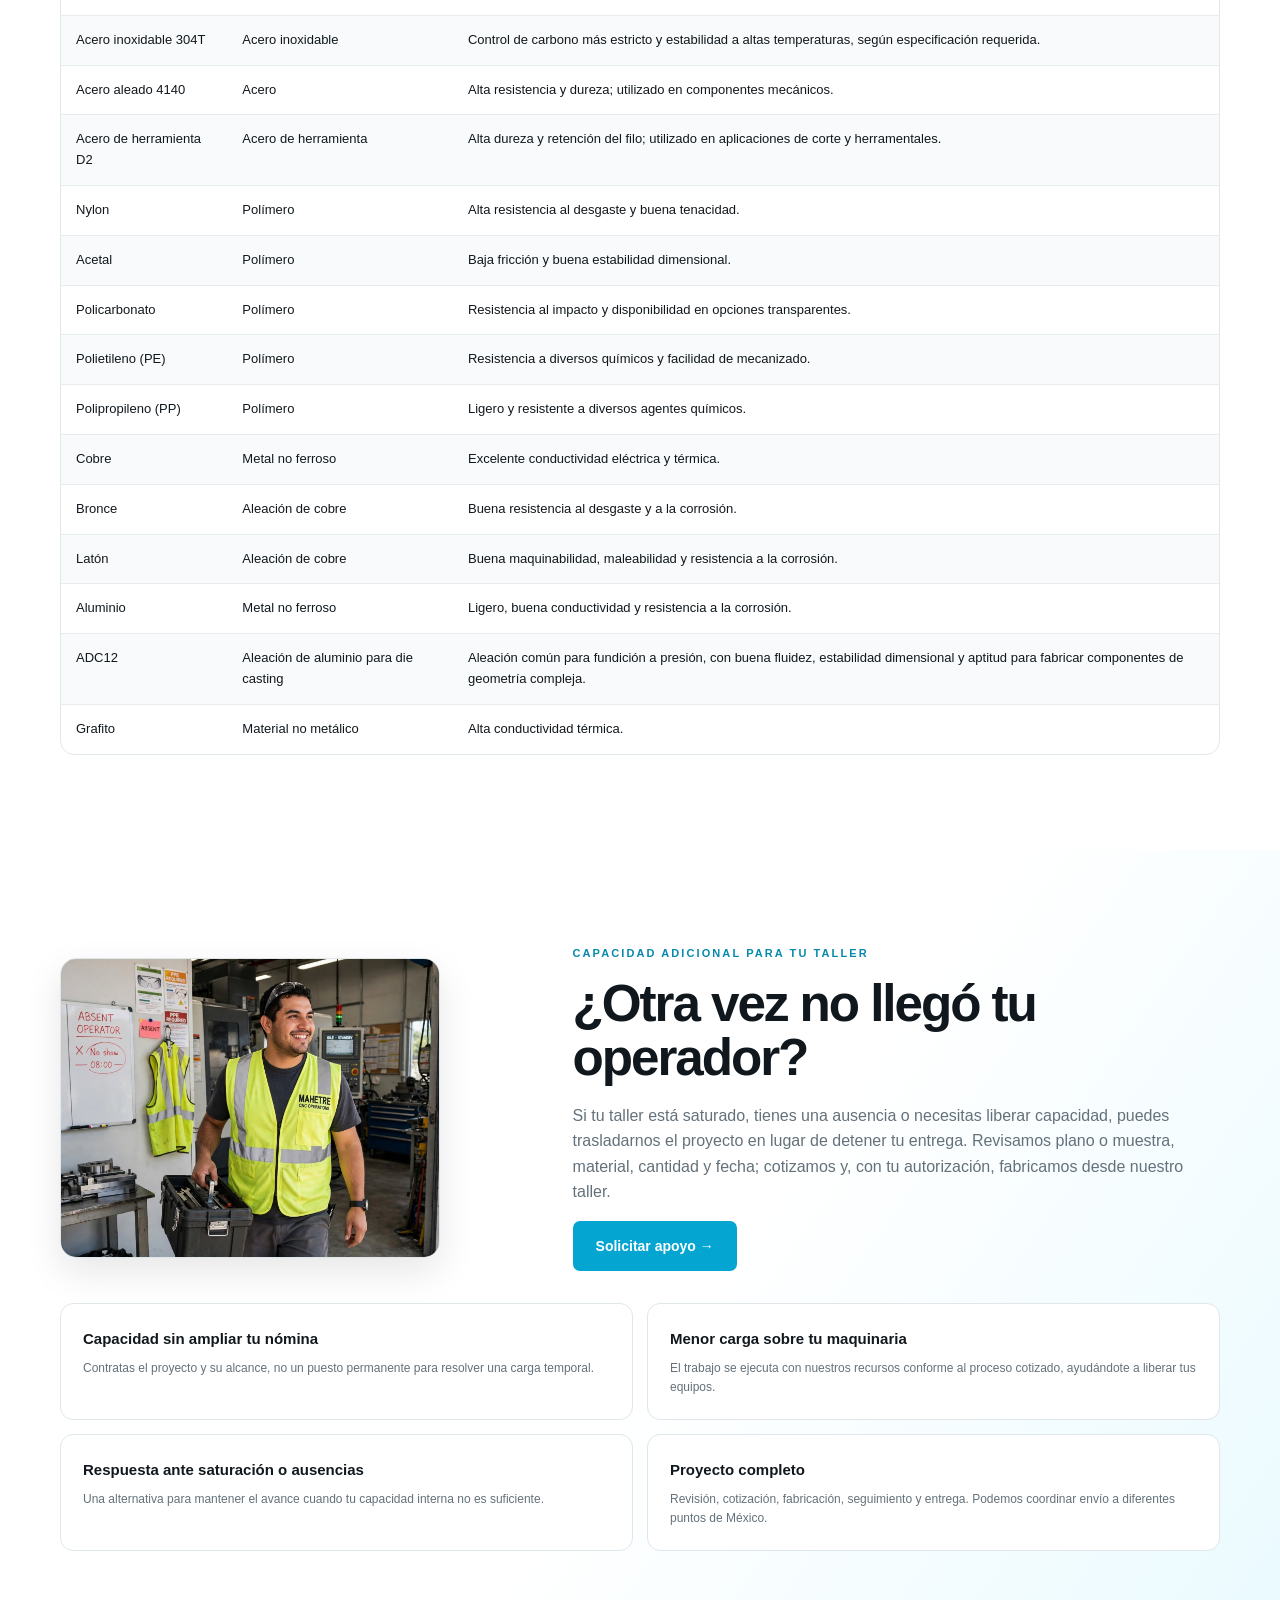
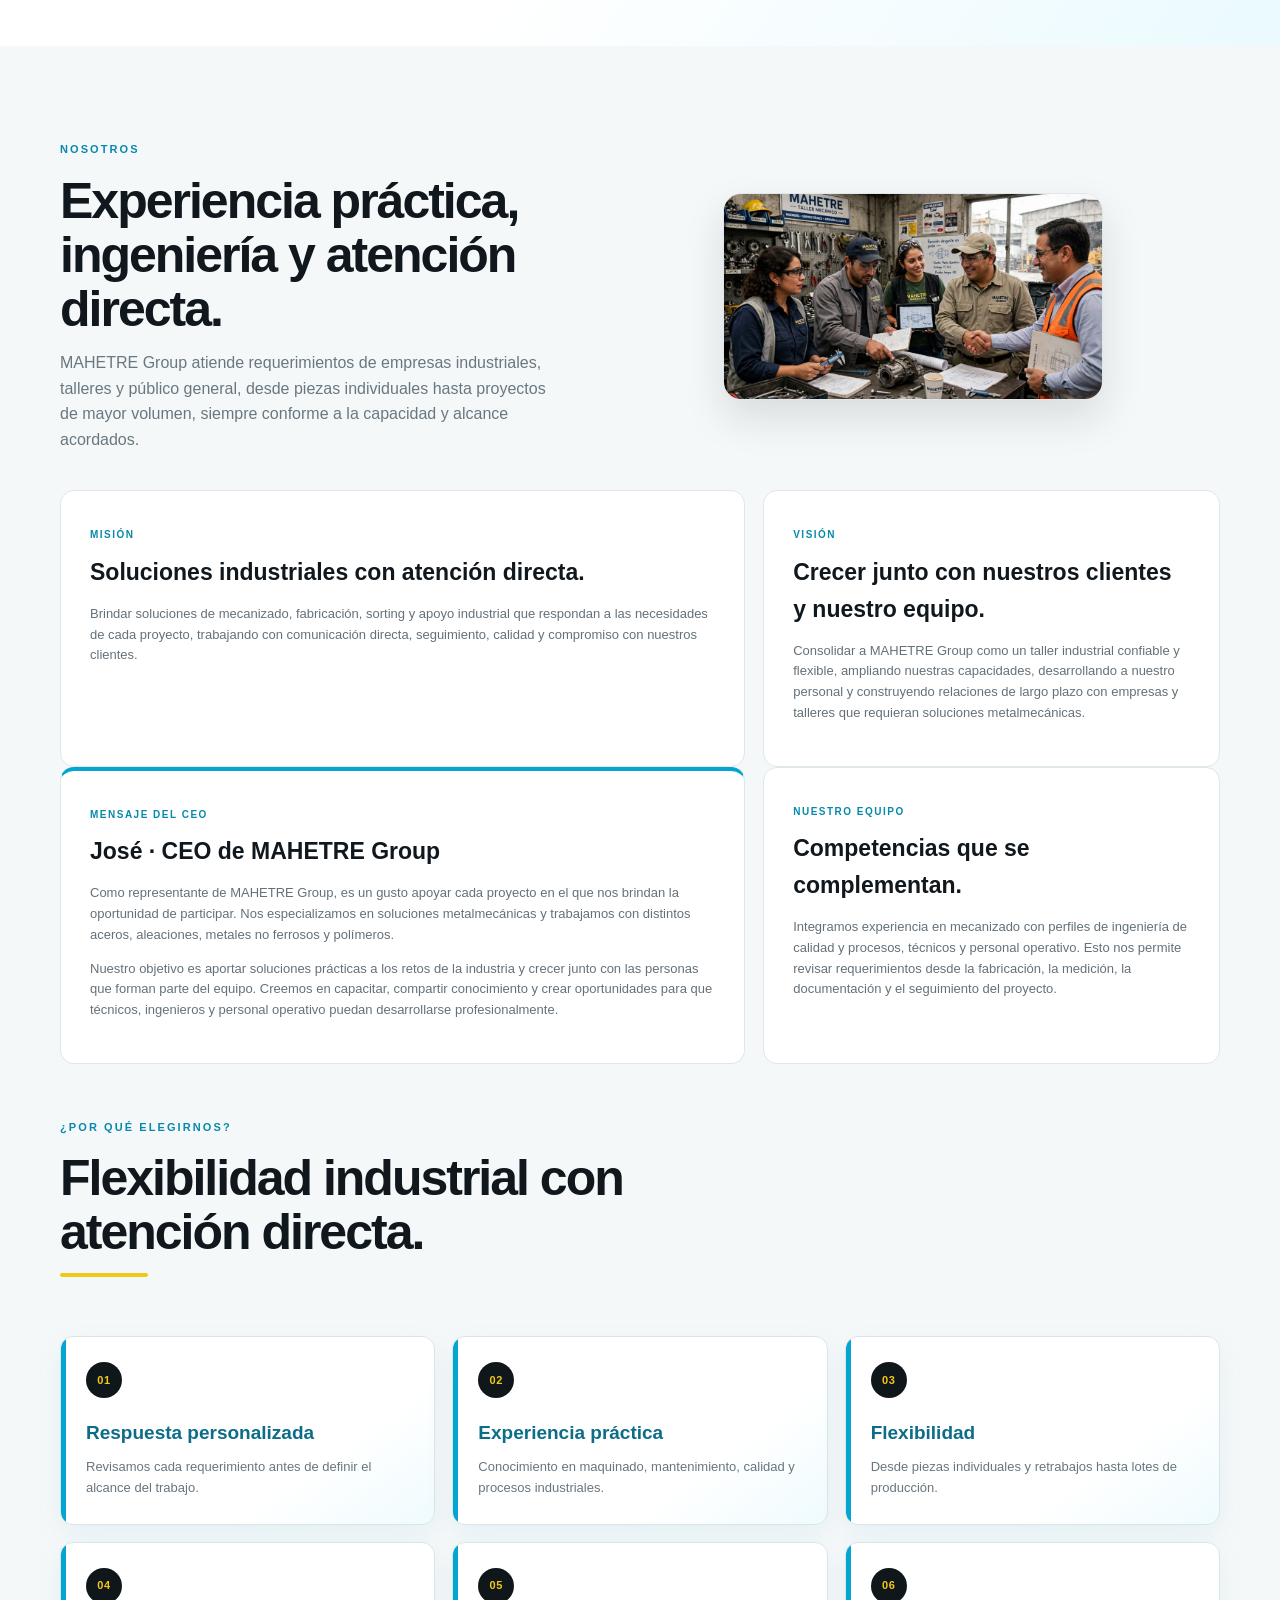
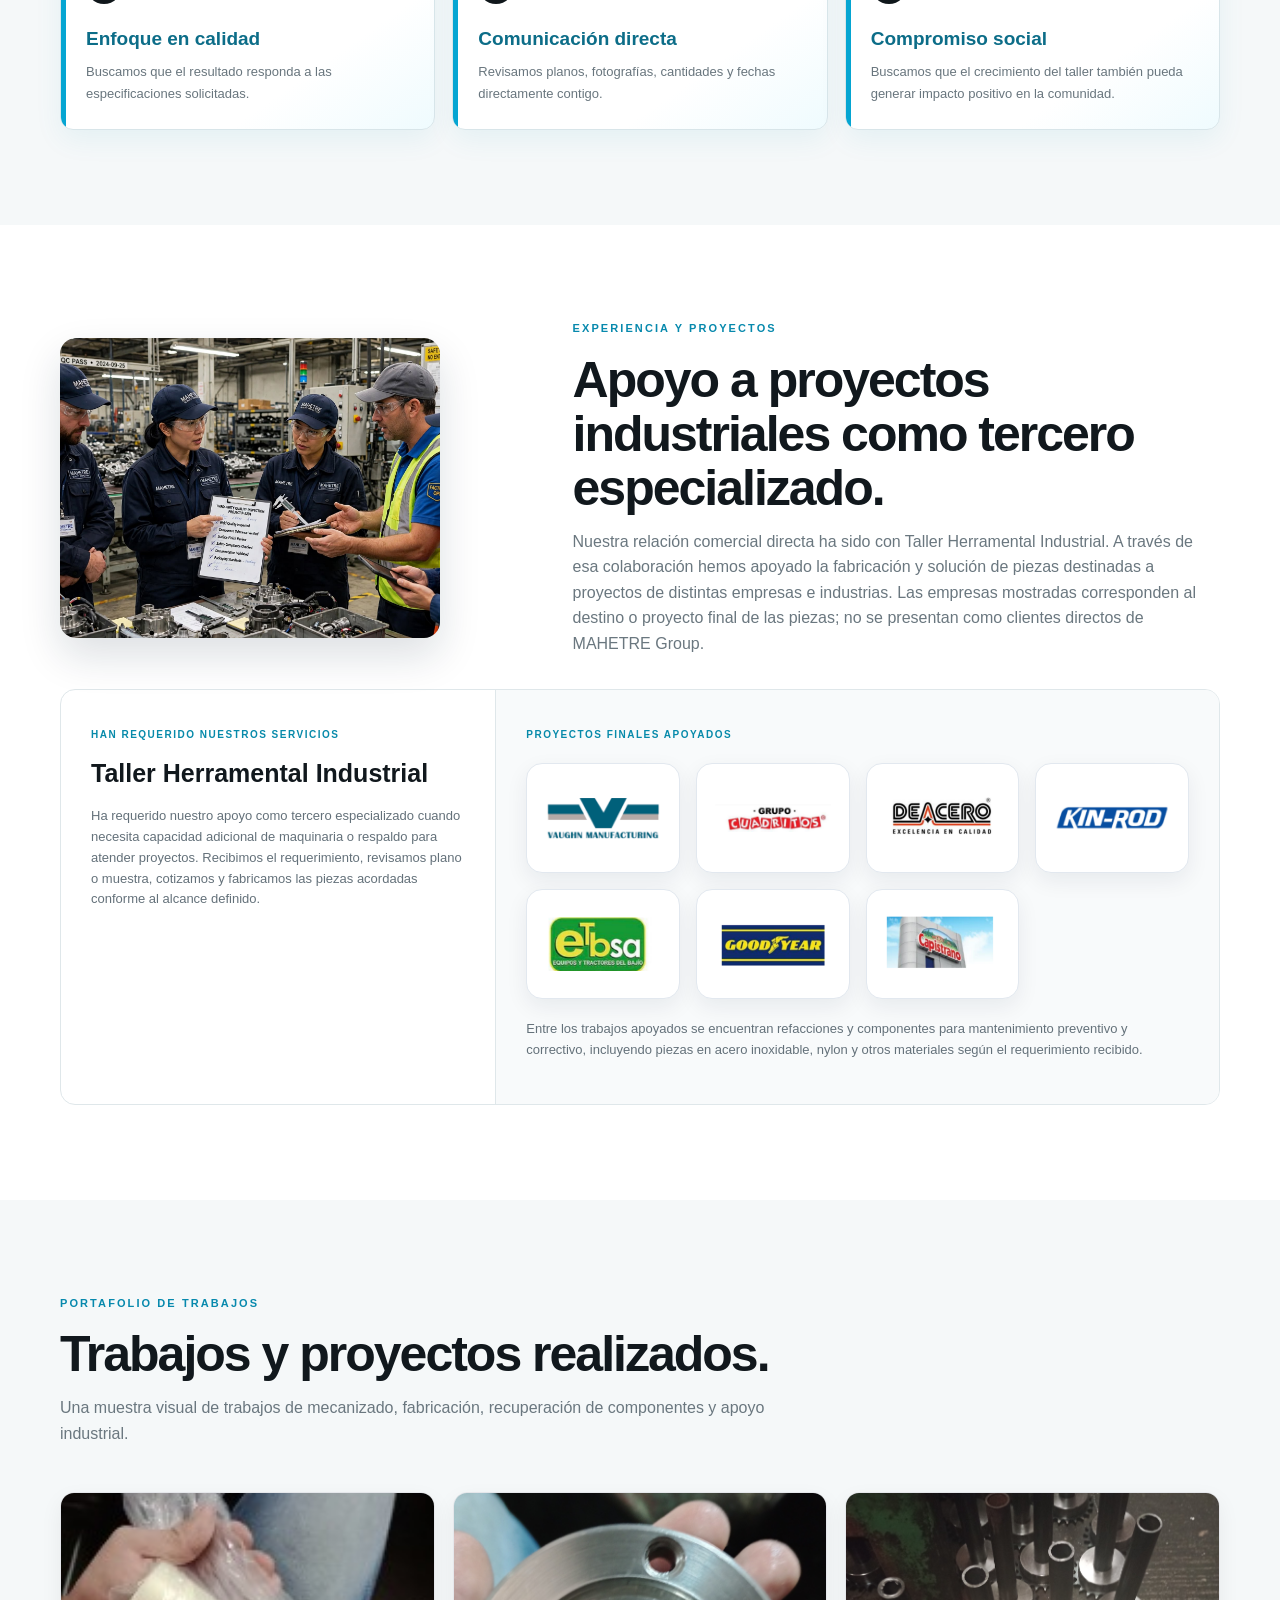
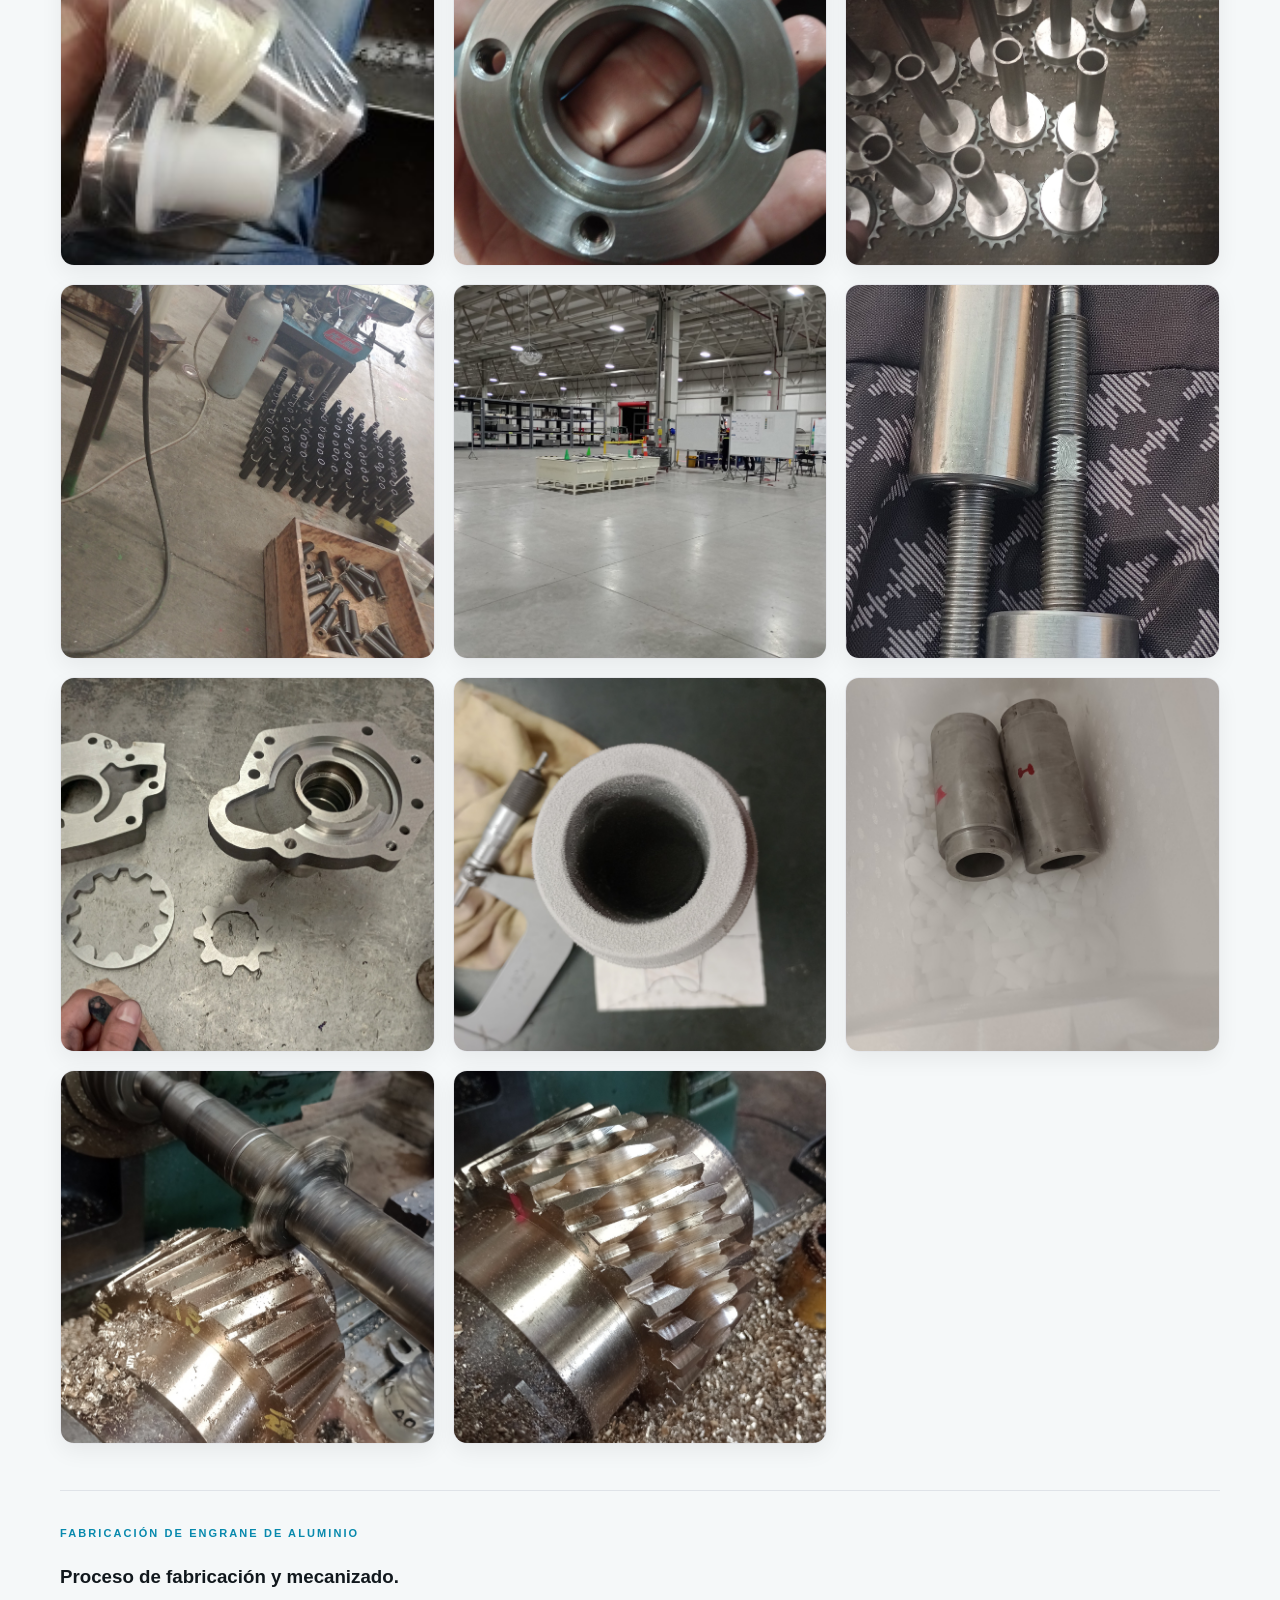
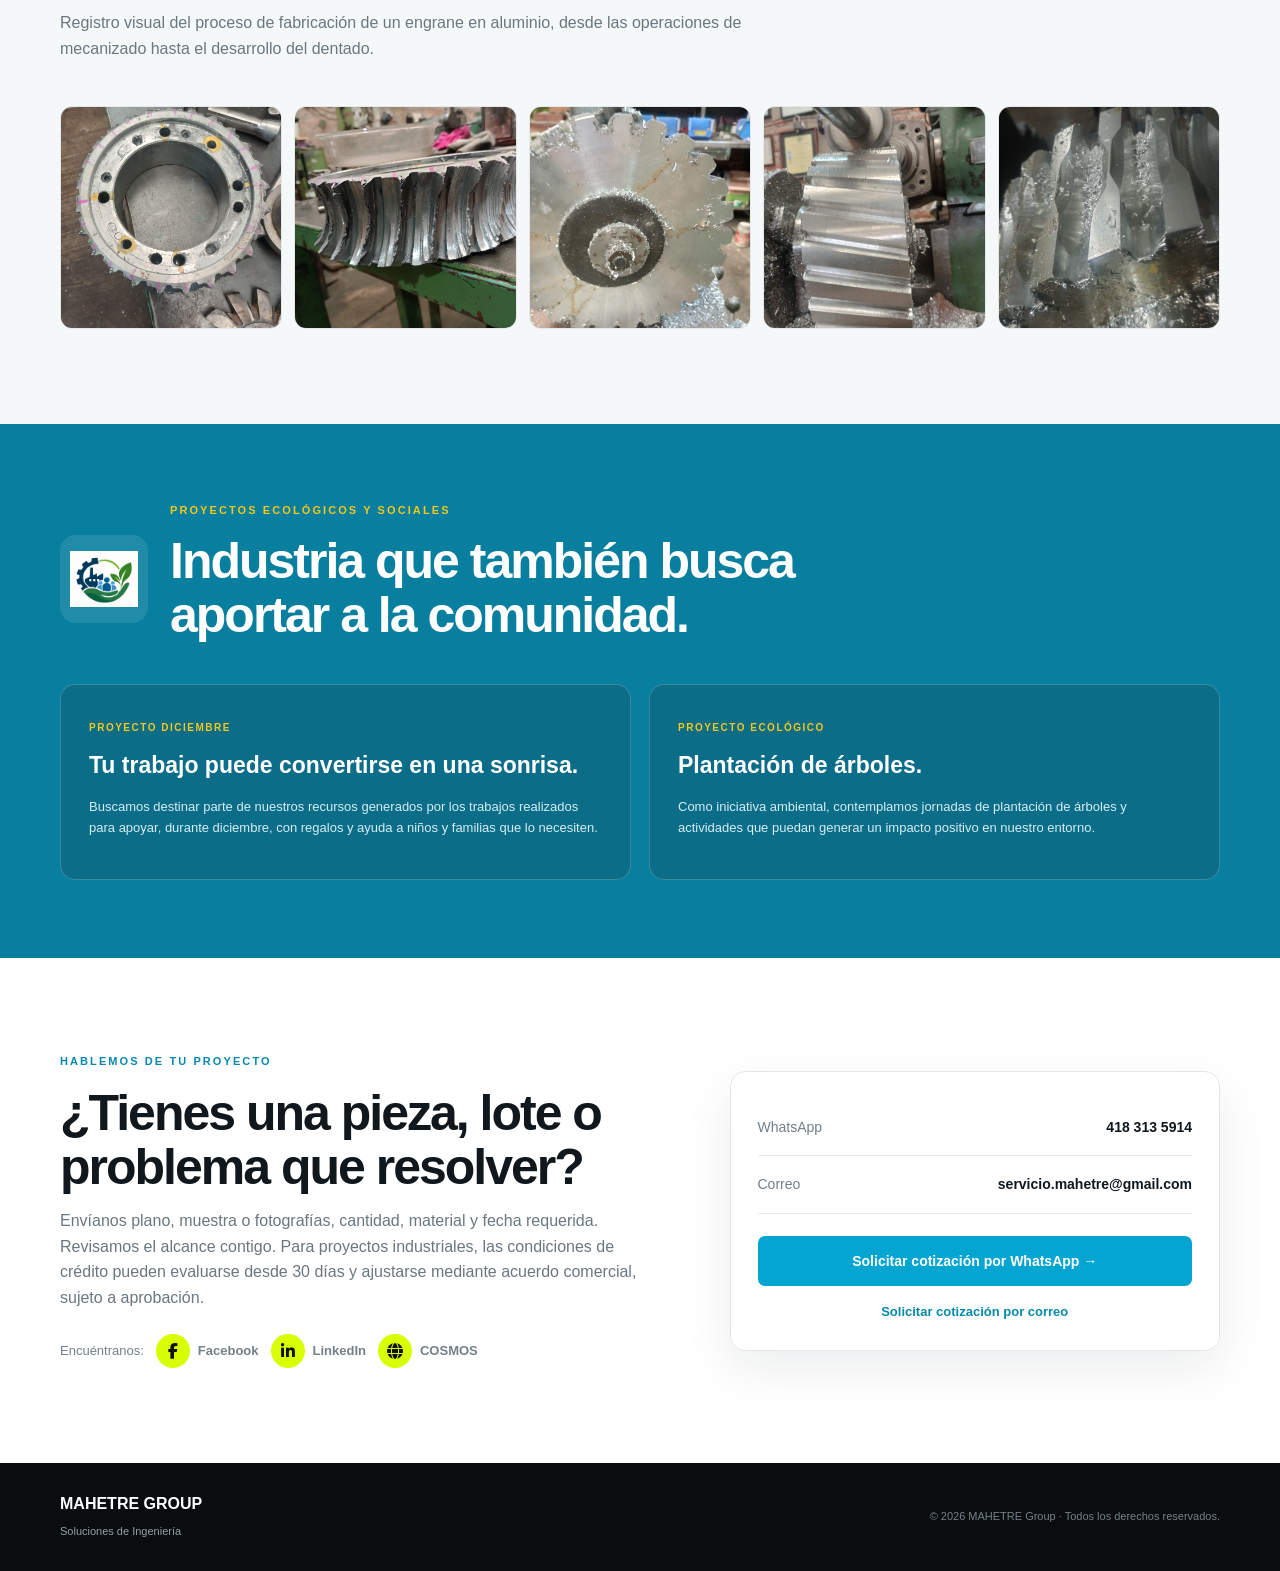
==== commit bc79a952: "Add files via upload" ====
--- a/index.html
+++ b/index.html
@@ -6,15 +6,18 @@
 <meta name="description" content="MAHETRE Group | Soluciones de Ingeniería. Maquinados, fabricación, Sorting & Quality, producción en serie, retrabajos y reparación industrial.">
 <title>MAHETRE Group | Soluciones de Ingeniería</title>
 <link rel="stylesheet" href="styles.css">
+<link rel="icon" type="image/png" sizes="32x32" href="favicon-32x32.png">
+<link rel="icon" type="image/png" sizes="48x48" href="favicon-48x48.png">
+<link rel="apple-touch-icon" sizes="180x180" href="favicon-180x180.png">
+<link rel="shortcut icon" href="favicon.ico">
 <link rel="stylesheet" href="https://cdnjs.cloudflare.com/ajax/libs/font-awesome/6.7.2/css/all.min.css">
-  <link rel="icon" type="image/png" href="logo.png">
 </head>
 <body>
 <header>
   <div class="wrap nav">
     <a href="#inicio" class="logo"><img src="logo.png" alt="MAHETRE Group"><span>MAHETRE <b>GROUP</b></span></a>
     <nav class="main-nav">
-      <div class="nav-item"><a class="nav-main" href="#servicios">Servicios</a><div class="submenu"><a href="#servicio-sorting">Sorting &amp; Quality</a><a href="#servicio-mecanizado">Mecanizado</a><a href="#servicio-retrabajo">Retrabajo</a><a href="#servicio-serie">Producción en serie</a><a href="#servicio-reparacion">Reparación industrial</a></div></div>
+      <div class="nav-item"><a class="nav-main" href="#servicios">Servicios</a><div class="submenu"><a href="#servicio-sorting">Sorting &amp; Quality</a><a href="#servicio-mecanizado">Mecanizado</a><a href="#servicio-retrabajo">Retrabajo</a><a href="#servicio-serie">Producción en serie</a><a href="#servicio-reparacion">Reparación industrial</a><a href="#servicio-fijacion">Anclas y sistemas de fijación</a></div></div>
       <div class="nav-item"><a class="nav-main" href="#calidad">Calidad</a><div class="submenu"><a href="#instrumentos">Control dimensional</a><a href="#calidad">Sorting + Retrabajo</a></div></div>
       <div class="nav-item"><a class="nav-main" href="#nosotros">Nosotros</a><div class="submenu"><a href="#mision-vision">Misión y visión</a><a href="#equipo">Nuestro equipo</a><a href="#elegirnos">¿Por qué elegirnos?</a></div></div>
       <div class="nav-item"><a class="nav-main" href="#proyectos">Proyectos</a><div class="submenu"><a href="#proyectos">Experiencia y proyectos</a><a href="#portafolio">Portafolio de trabajos</a><a href="#maquinaria">Maquinaria</a><a href="#materiales">Materiales</a></div></div>
@@ -54,6 +57,23 @@
       <article id="servicio-mecanizado" class="card accent"><img class="service-photo" src="images/mecanizado.jpg" alt="Servicio de mecanizado"><h3>Mecanizado</h3><p>Fabricación, modificación y ajuste de piezas conforme a plano, muestra o requerimiento, con atención a dimensiones y funcionalidad.</p><ul><li>Torneado convencional</li><li>Fresado convencional</li><li>Rectificado y cepillado</li><li>Fabricación y reparación de componentes</li></ul><div class="card-actions"><a class="mini-btn" href="https://wa.me/524183135914?text=Hola%20MAHETRE%20Group,%20quiero%20cotizar%20un%20trabajo%20de%20mecanizado." target="_blank" rel="noopener">WhatsApp</a><a class="mini-link" href="mailto:servicio.mahetre@gmail.com?subject=Cotizaci%C3%B3n%20de%20Mecanizado&body=Hola%20MAHETRE%20Group,%20quiero%20cotizar%20un%20trabajo%20de%20mecanizado.">Correo</a></div></article>
       <article id="servicio-retrabajo" class="card"><img class="service-photo" src="images/retrabajo.jpg" alt="Servicio de retrabajo"><h3>Retrabajo</h3><p>Recuperación y adecuación de componentes para corregir defectos, cumplir especificaciones y reducir rechazos cuando el proyecto lo permite.</p><ul><li>Corrección de defectos</li><li>Ajustes y desbaste</li><li>Recuperación de piezas</li><li>Apoyo a producto no conforme</li></ul><div class="card-actions"><a class="mini-btn" href="https://wa.me/524183135914?text=Hola%20MAHETRE%20Group,%20quiero%20cotizar%20un%20retrabajo." target="_blank" rel="noopener">WhatsApp</a><a class="mini-link" href="mailto:servicio.mahetre@gmail.com?subject=Cotizaci%C3%B3n%20de%20Retrabajo&body=Hola%20MAHETRE%20Group,%20quiero%20cotizar%20un%20retrabajo.">Correo</a></div></article>
       <article id="servicio-serie" class="card"><img class="service-photo" src="images/produccion-serie.jpg" alt="Producción en serie"><h3>Producción en serie</h3><p>Fabricamos desde una pieza hasta lotes de mayor volumen, sujeto a capacidad, proceso, material, tolerancias y calendario del proyecto.</p><ul><li>Prototipos, piezas únicas y lotes</li><li>Trabajo con plano o muestra</li><li>Seguimiento de entregas</li><li>Trazabilidad para lotes cuando aplica</li></ul><div class="card-actions"><a class="mini-btn" href="https://wa.me/524183135914?text=Hola%20MAHETRE%20Group,%20quiero%20cotizar%20producci%C3%B3n%20en%20serie." target="_blank" rel="noopener">WhatsApp</a><a class="mini-link" href="mailto:servicio.mahetre@gmail.com?subject=Cotizaci%C3%B3n%20Producci%C3%B3n%20en%20Serie&body=Hola%20MAHETRE%20Group,%20quiero%20cotizar%20producci%C3%B3n%20en%20serie.">Correo</a></div></article>
+      <article id="servicio-fijacion" class="card accent">
+        <img class="service-photo" src="images/anclas-varilla-fijacion.png" alt="Suministro de anclas, varillas roscadas, tuercas, rondanas y conectores especiales">
+        <h3>Anclas y sistemas de fijación</h3>
+        <p>Suministro y fabricación de elementos roscados y accesorios de sujeción para construcción, estructuras metálicas, instalaciones industriales y proyectos de vialidad.</p>
+        <ul>
+          <li>Anclas roscadas: tipo L, U y rectas</li>
+          <li>Varilla roscada en diferentes diámetros</li>
+          <li>Tramos de 50 cm a 2 m y cortes especiales</li>
+          <li>Tuercas y rondanas especiales</li>
+          <li>Conectores roscados para unión y extensión</li>
+          <li>Fabricación conforme a especificaciones</li>
+        </ul>
+        <div class="card-actions">
+          <a class="mini-btn" href="https://wa.me/524183135914?text=Hola%20MAHETRE%20Group,%20quiero%20cotizar%20anclas%2C%20varilla%20roscada%20o%20sistemas%20de%20fijaci%C3%B3n." target="_blank" rel="noopener">Solicitar cotización</a>
+          <a class="mini-link" href="mailto:servicio.mahetre@gmail.com?subject=Cotizaci%C3%B3n%20de%20anclas%20y%20sistemas%20de%20fijaci%C3%B3n">Correo</a>
+        </div>
+      </article>
       <article id="servicio-reparacion" class="card"><img class="service-photo" src="images/reparacion-industrial.jpg" alt="Reparación industrial"><h3>Reparación industrial</h3><p>Fabricación y recuperación de componentes para apoyar mantenimiento correctivo y preventivo y contribuir a reducir tiempos de paro.</p><ul><li>Componentes de reemplazo</li><li>Reparación y recuperación</li><li>Ajustes mecánicos</li><li>Apoyo a mantenimiento industrial</li></ul><div class="card-actions"><a class="mini-btn" href="https://wa.me/524183135914?text=Hola%20MAHETRE%20Group,%20quiero%20cotizar%20una%20reparaci%C3%B3n%20industrial." target="_blank" rel="noopener">WhatsApp</a><a class="mini-link" href="mailto:servicio.mahetre@gmail.com?subject=Cotizaci%C3%B3n%20Reparaci%C3%B3n%20Industrial&body=Hola%20MAHETRE%20Group,%20quiero%20cotizar%20una%20reparaci%C3%B3n%20industrial.">Correo</a></div></article>
     </div>
   </div>
@@ -126,7 +146,7 @@
 
 <section id="impacto" class="social"><div class="wrap"><div class="heading impact-heading"><img class="impact-symbol" src="images/impacto-comunidad.png" alt="Símbolo de industria, comunidad y medio ambiente"><div><div class="tag yellow">PROYECTOS ECOLÓGICOS Y SOCIALES</div><h2>Industria que también busca aportar a la comunidad.</h2></div></div><div class="impact-grid"><article id="impacto-social"><span>PROYECTO DICIEMBRE</span><h3>Tu trabajo puede convertirse en una sonrisa.</h3><p>Buscamos destinar parte de nuestros recursos generados por los trabajos realizados para apoyar, durante diciembre, con regalos y ayuda a niños y familias que lo necesiten.</p></article><article id="impacto-ecologico"><span>PROYECTO ECOLÓGICO</span><h3>Plantación de árboles.</h3><p>Como iniciativa ambiental, contemplamos jornadas de plantación de árboles y actividades que puedan generar un impacto positivo en nuestro entorno.</p></article></div></div></section>
 
-<section id="contacto" class="contact"><div class="wrap contact-grid"><div><div class="tag">HABLEMOS DE TU PROYECTO</div><h2>¿Tienes una pieza, lote o problema que resolver?</h2><p>Envíanos plano, muestra o fotografías, cantidad, material y fecha requerida. Revisamos el alcance contigo. Para proyectos industriales, las condiciones de crédito pueden evaluarse desde 30 días y ajustarse mediante acuerdo comercial, sujeto a aprobación.</p><div id="redes" class="networks"><span>Encuéntranos:</span><a class="social-link facebook" href="https://www.facebook.com/Mahetre.jose/" target="_blank" rel="noopener" aria-label="Facebook de MAHETRE Group"><i class="fa-brands fa-facebook-f" aria-hidden="true"></i><span>Facebook</span></a><a class="social-link linkedin" href="https://www.linkedin.com/in/mahetre-servicio-de-maquinado-441b90339/" target="_blank" rel="noopener" aria-label="LinkedIn de MAHETRE Group"><i class="fa-brands fa-linkedin-in" aria-hidden="true"></i><span>LinkedIn</span></a><a class="social-link cosmos" href="https://www.cosmos.com.mx/empresa/mahetre-hffs.html" target="_blank" rel="noopener" aria-label="Perfil de MAHETRE en COSMOS Online"><i class="fa-solid fa-globe" aria-hidden="true"></i><span>COSMOS</span></a></div></div><div class="contact-card"><div class="contact-line"><span>WhatsApp</span><b>418 313 5914</b></div><div class="contact-line"><span>Correo</span><b>servicio.mahetre@gmail.com</b></div><a class="btn full" href="https://wa.me/524183135914?text=Hola%20MAHETRE%20Group,%20quiero%20solicitar%20una%20cotizaci%C3%B3n." target="_blank" rel="noopener">Solicitar cotización por WhatsApp →</a><a class="mail" href="mailto:servicio.mahetre@gmail.com?subject=Solicitud%20de%20cotizaci%C3%B3n%20MAHETRE%20Group">Solicitar cotización por correo</a></div></div></section>
+<section id="contacto" class="contact"><div class="wrap contact-grid"><div><div class="tag">HABLEMOS DE TU PROYECTO</div><h2>¿Tienes una pieza, lote o problema que resolver?</h2><p>Envíanos plano, muestra o fotografías, cantidad, material y fecha requerida. Revisamos el alcance contigo. Para proyectos industriales, las condiciones de crédito pueden evaluarse desde 30 días y ajustarse mediante acuerdo comercial, sujeto a aprobación.</p><div id="redes" class="networks"><span>Encuéntranos:</span><a class="social-link facebook" href="https://www.facebook.com/profile.php?id=61595460080685" target="_blank" rel="noopener" aria-label="Facebook de MAHETRE Group"><i class="fa-brands fa-facebook-f" aria-hidden="true"></i><span>Facebook</span></a><a class="social-link linkedin" href="https://www.linkedin.com/in/mahetre-servicio-de-maquinado-441b90339/" target="_blank" rel="noopener" aria-label="LinkedIn de MAHETRE Group"><i class="fa-brands fa-linkedin-in" aria-hidden="true"></i><span>LinkedIn</span></a><a class="social-link cosmos" href="https://www.cosmos.com.mx/empresa/mahetre-hffs.html" target="_blank" rel="noopener" aria-label="Perfil de MAHETRE en COSMOS Online"><i class="fa-solid fa-globe" aria-hidden="true"></i><span>COSMOS</span></a></div></div><div class="contact-card"><div class="contact-line"><span>WhatsApp</span><b>418 313 5914</b></div><div class="contact-line"><span>Correo</span><b>servicio.mahetre@gmail.com</b></div><a class="btn full" href="https://wa.me/524183135914?text=Hola%20MAHETRE%20Group,%20quiero%20solicitar%20una%20cotizaci%C3%B3n." target="_blank" rel="noopener">Solicitar cotización por WhatsApp →</a><a class="mail" href="mailto:servicio.mahetre@gmail.com?subject=Solicitud%20de%20cotizaci%C3%B3n%20MAHETRE%20Group">Solicitar cotización por correo</a></div></div></section>
 </main>
 <footer><div class="wrap foot"><div><b>MAHETRE GROUP</b><span>Soluciones de Ingeniería</span></div><small>© 2026 MAHETRE Group · Todos los derechos reservados.</small></div></footer>
 
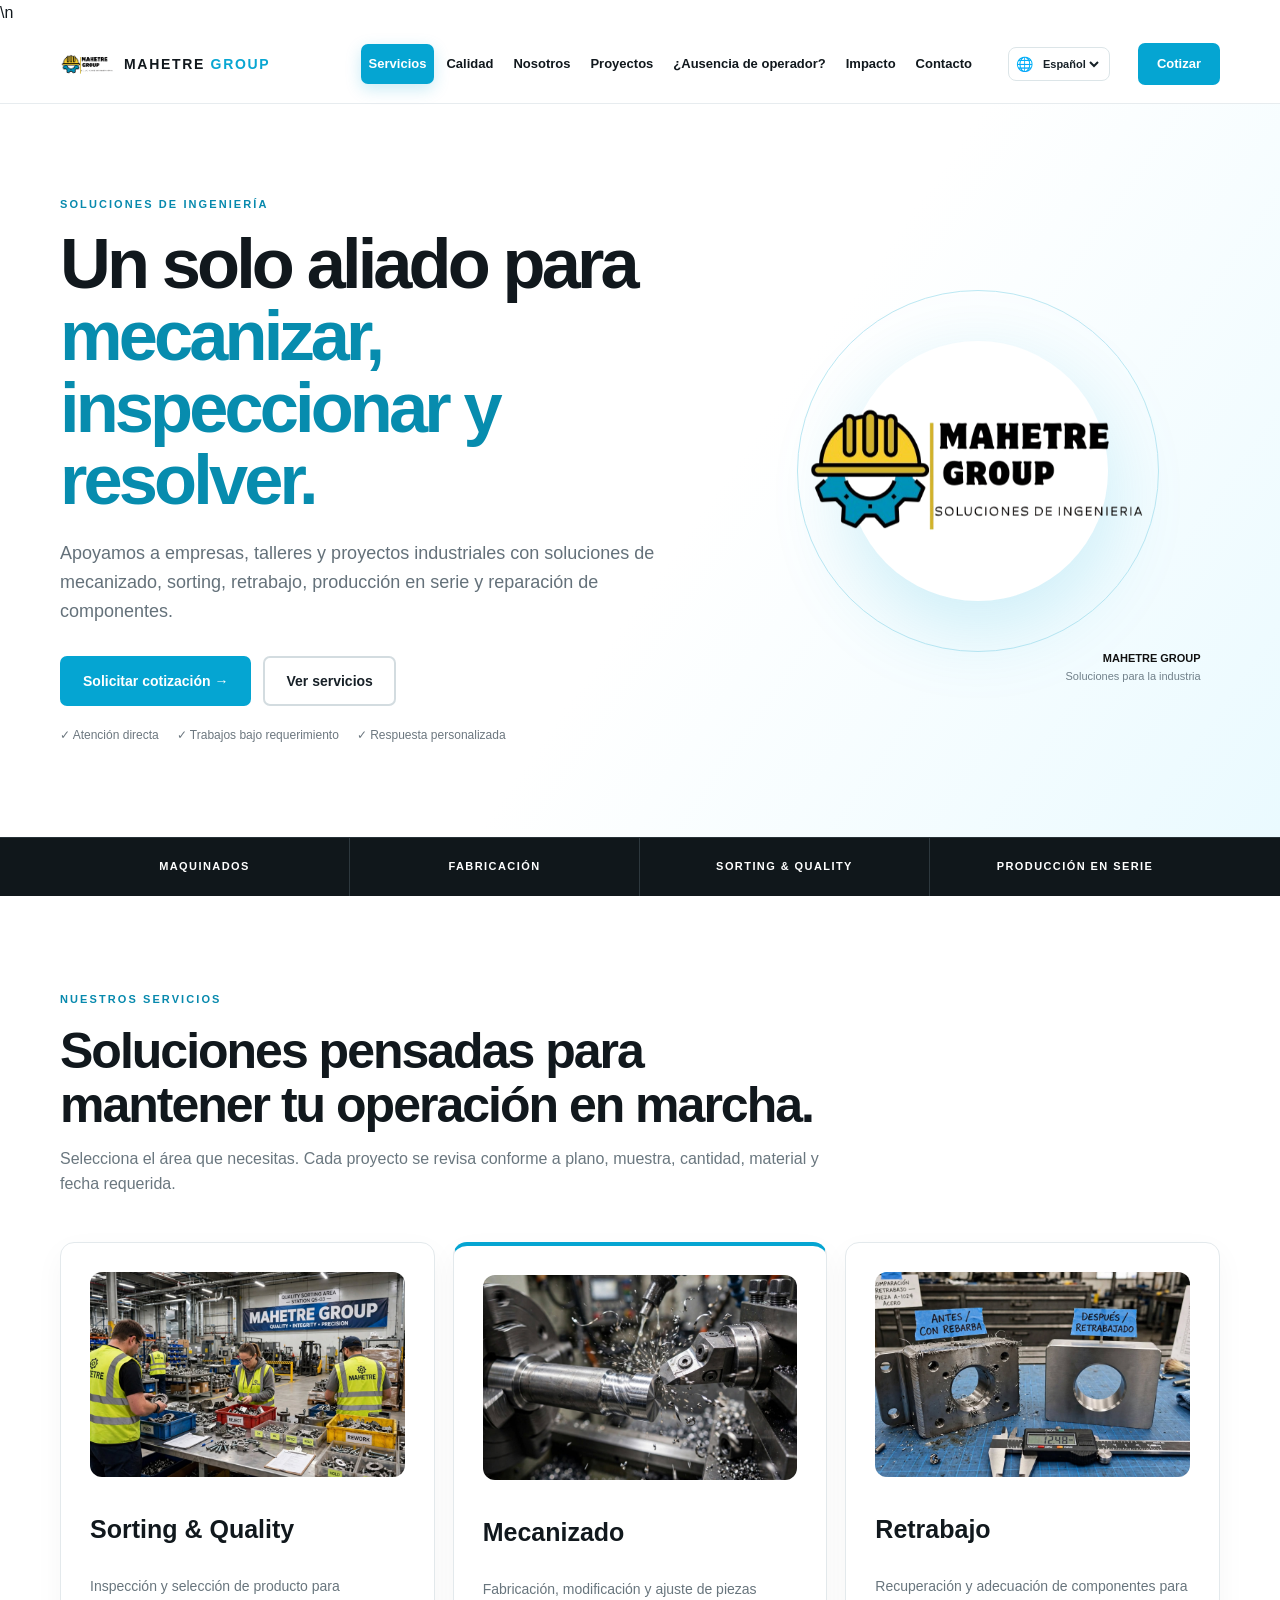
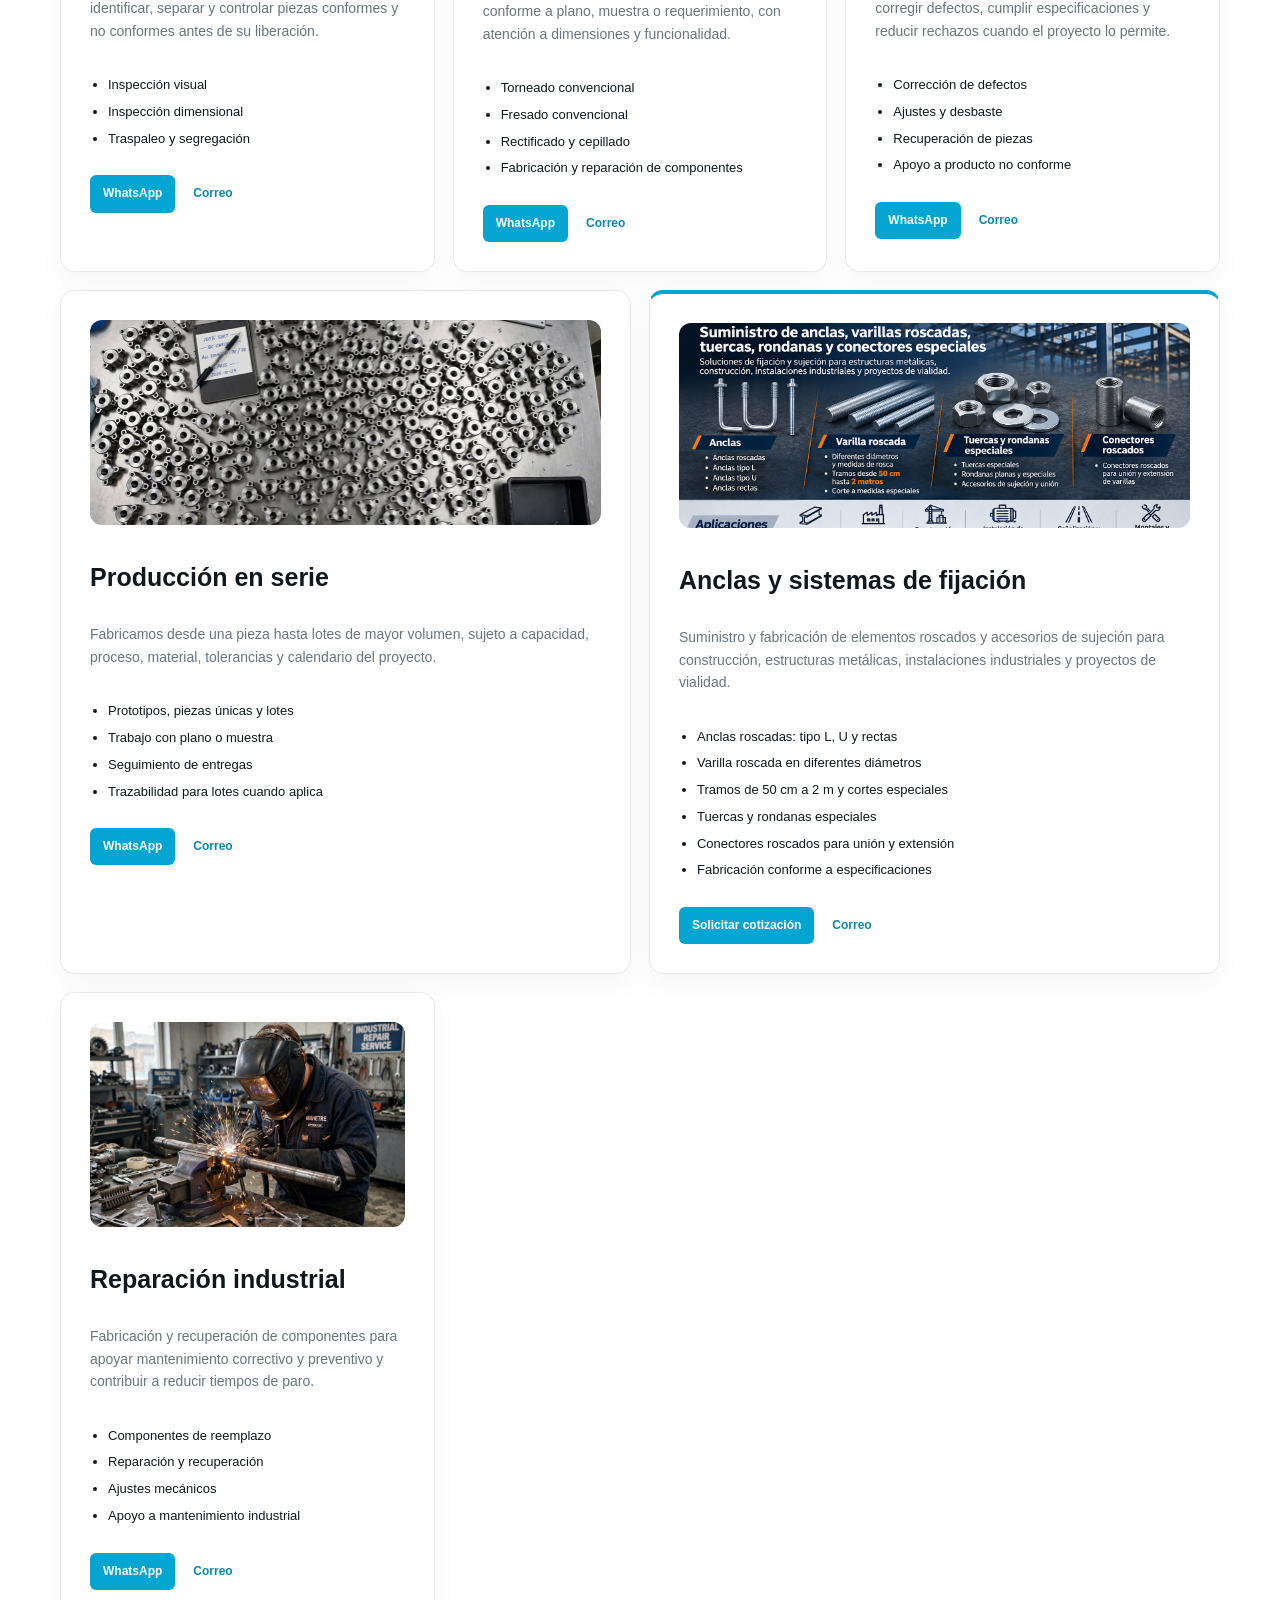
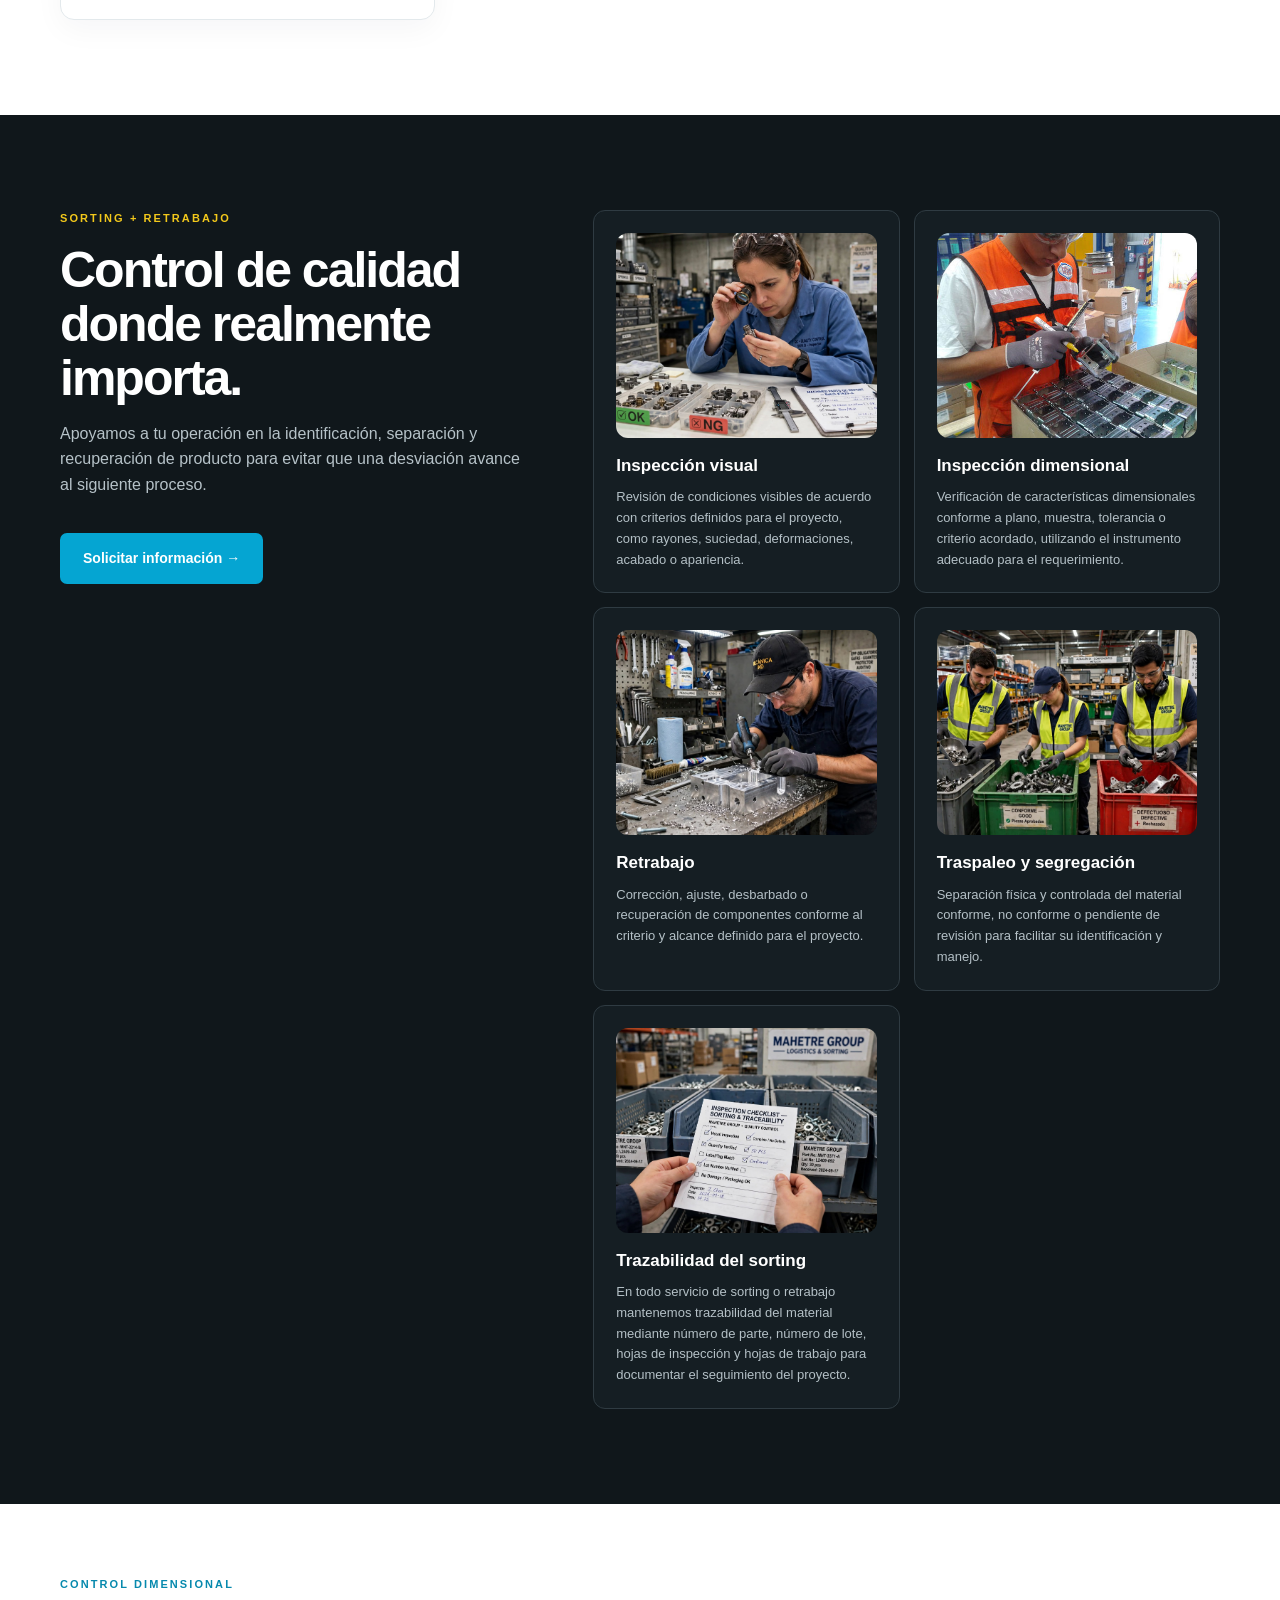
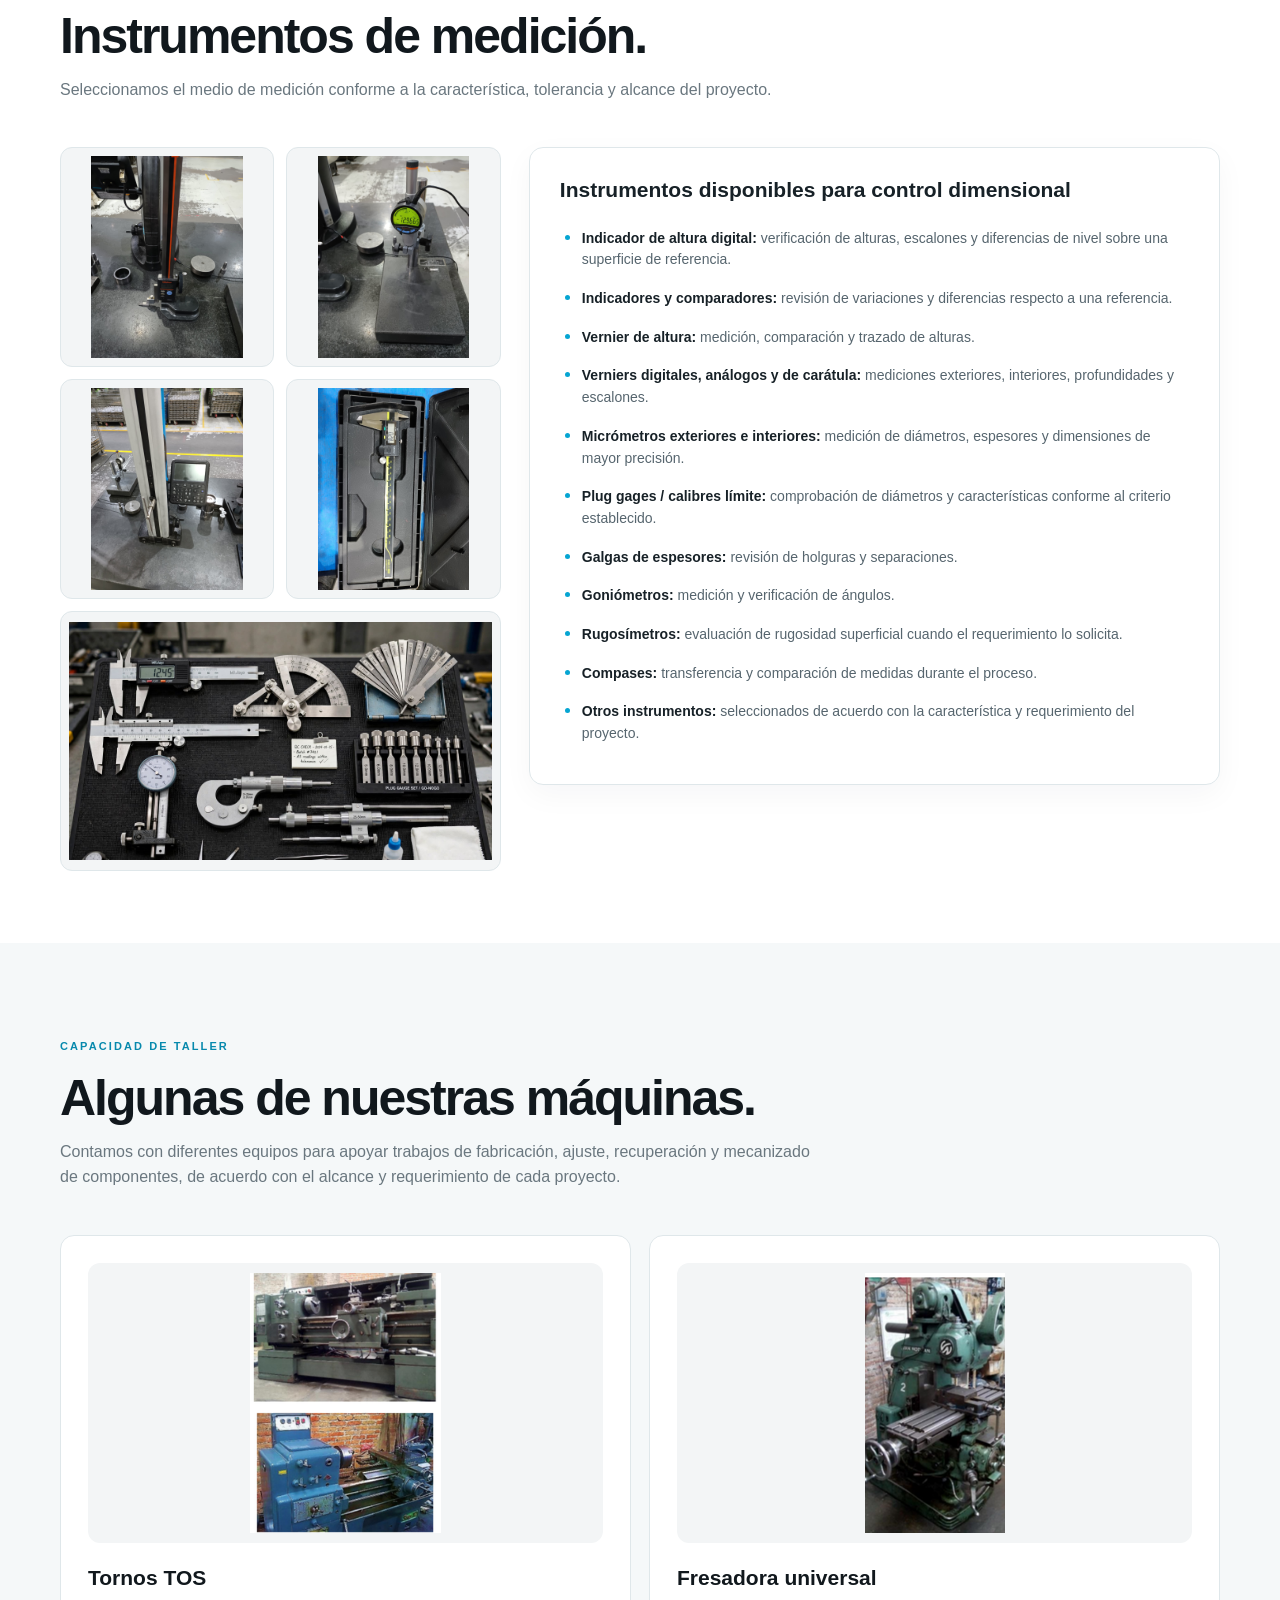
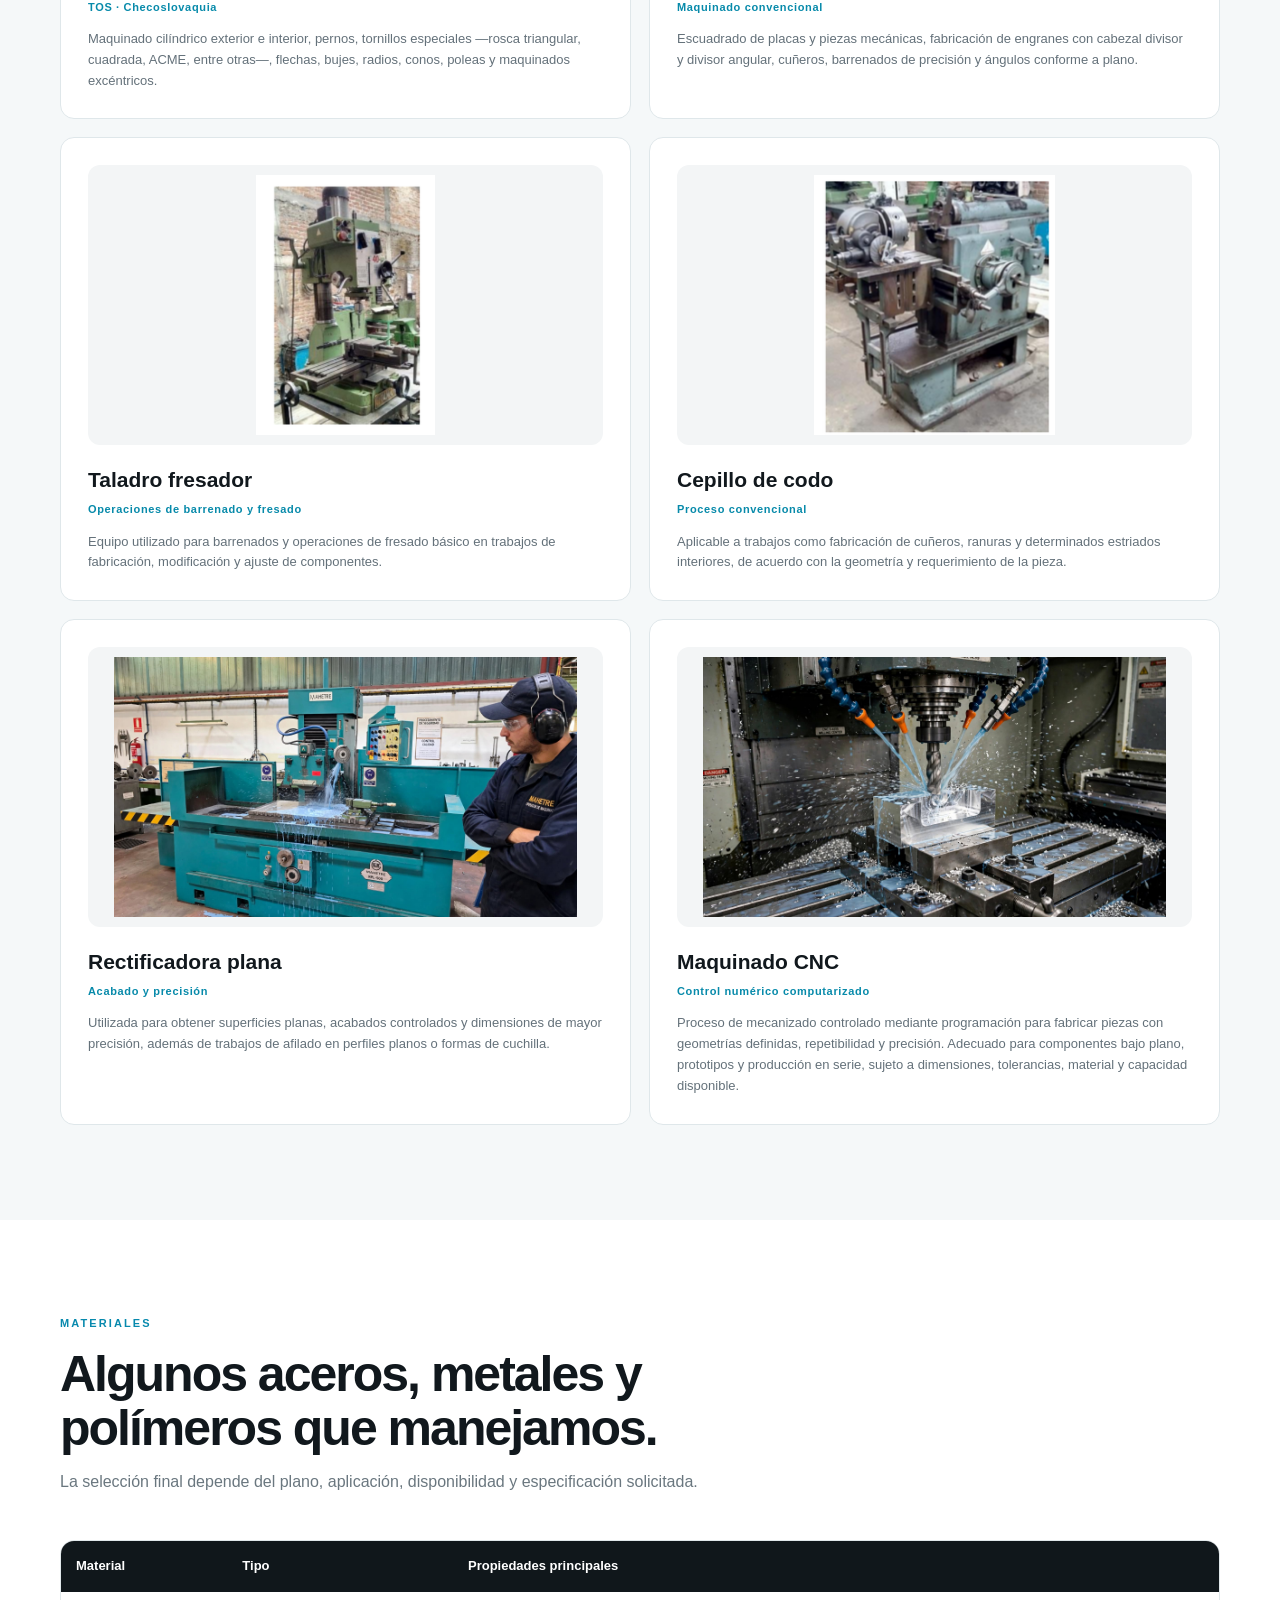
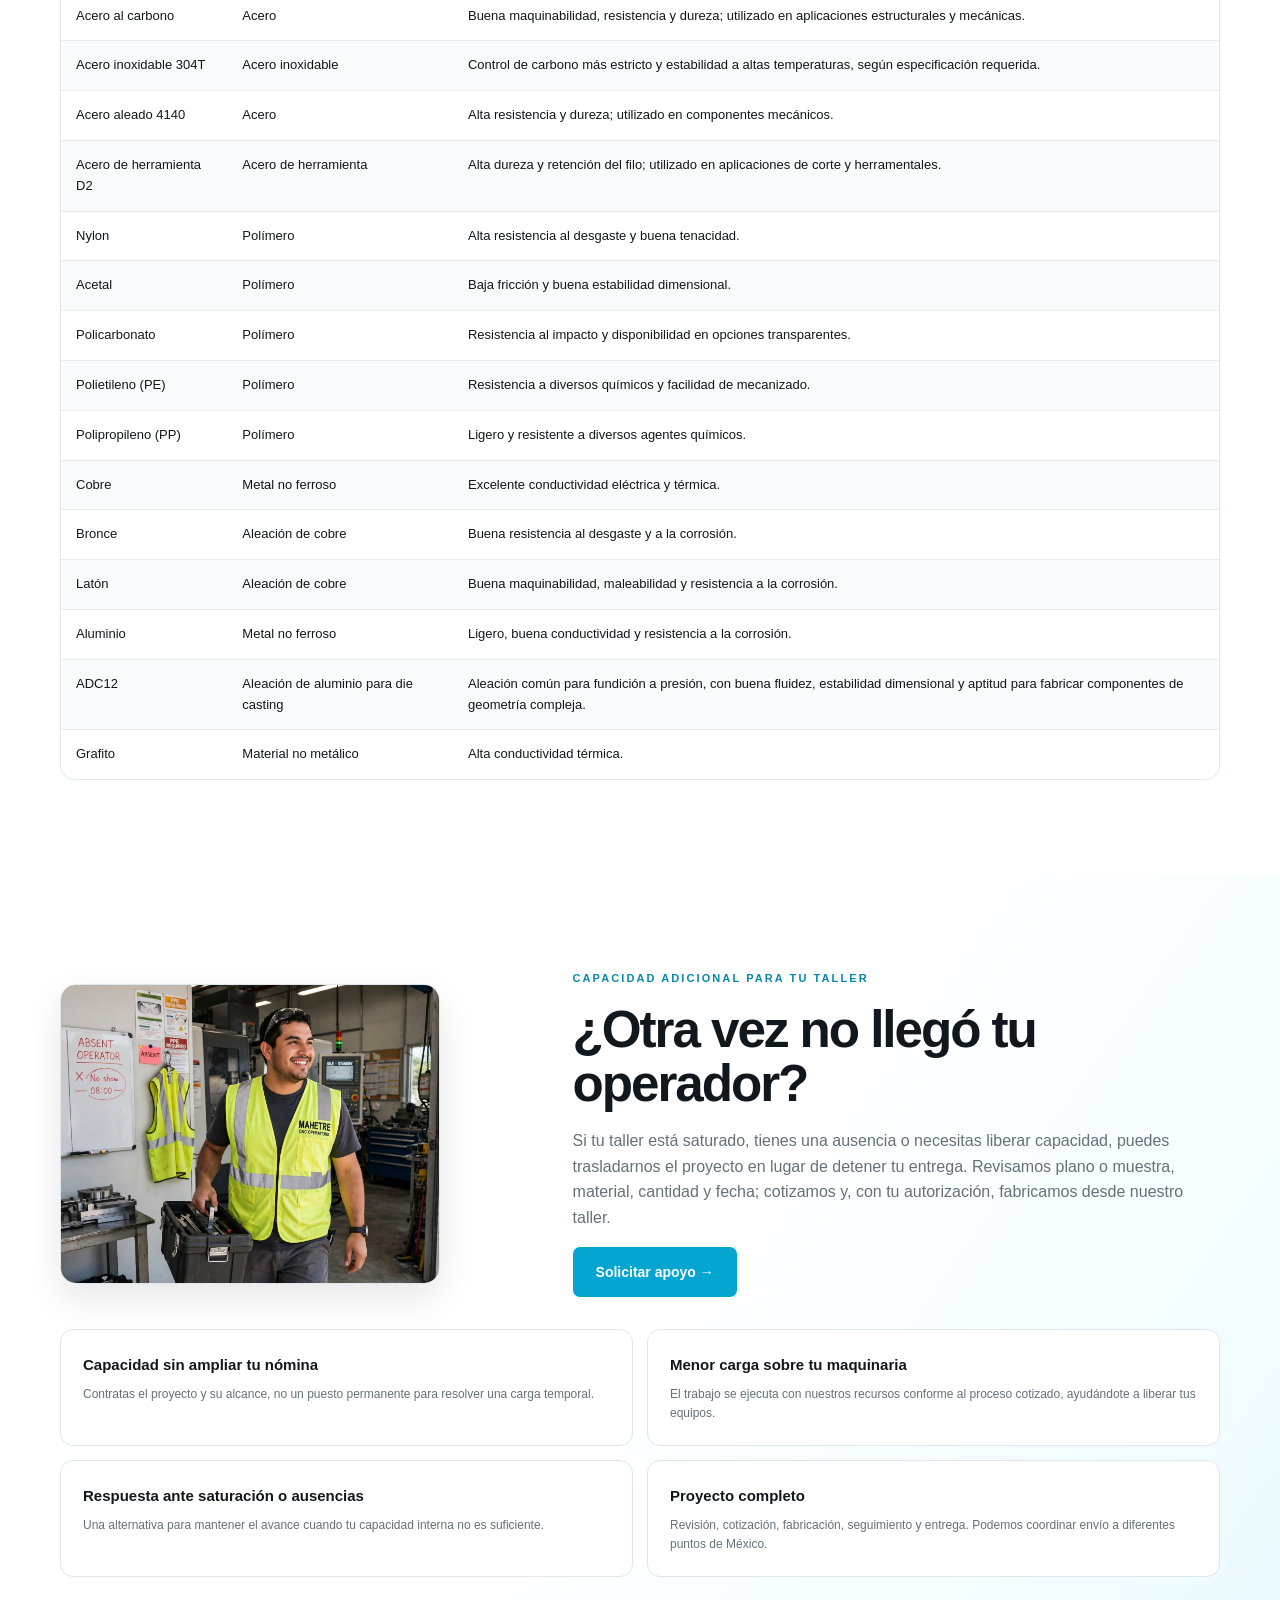
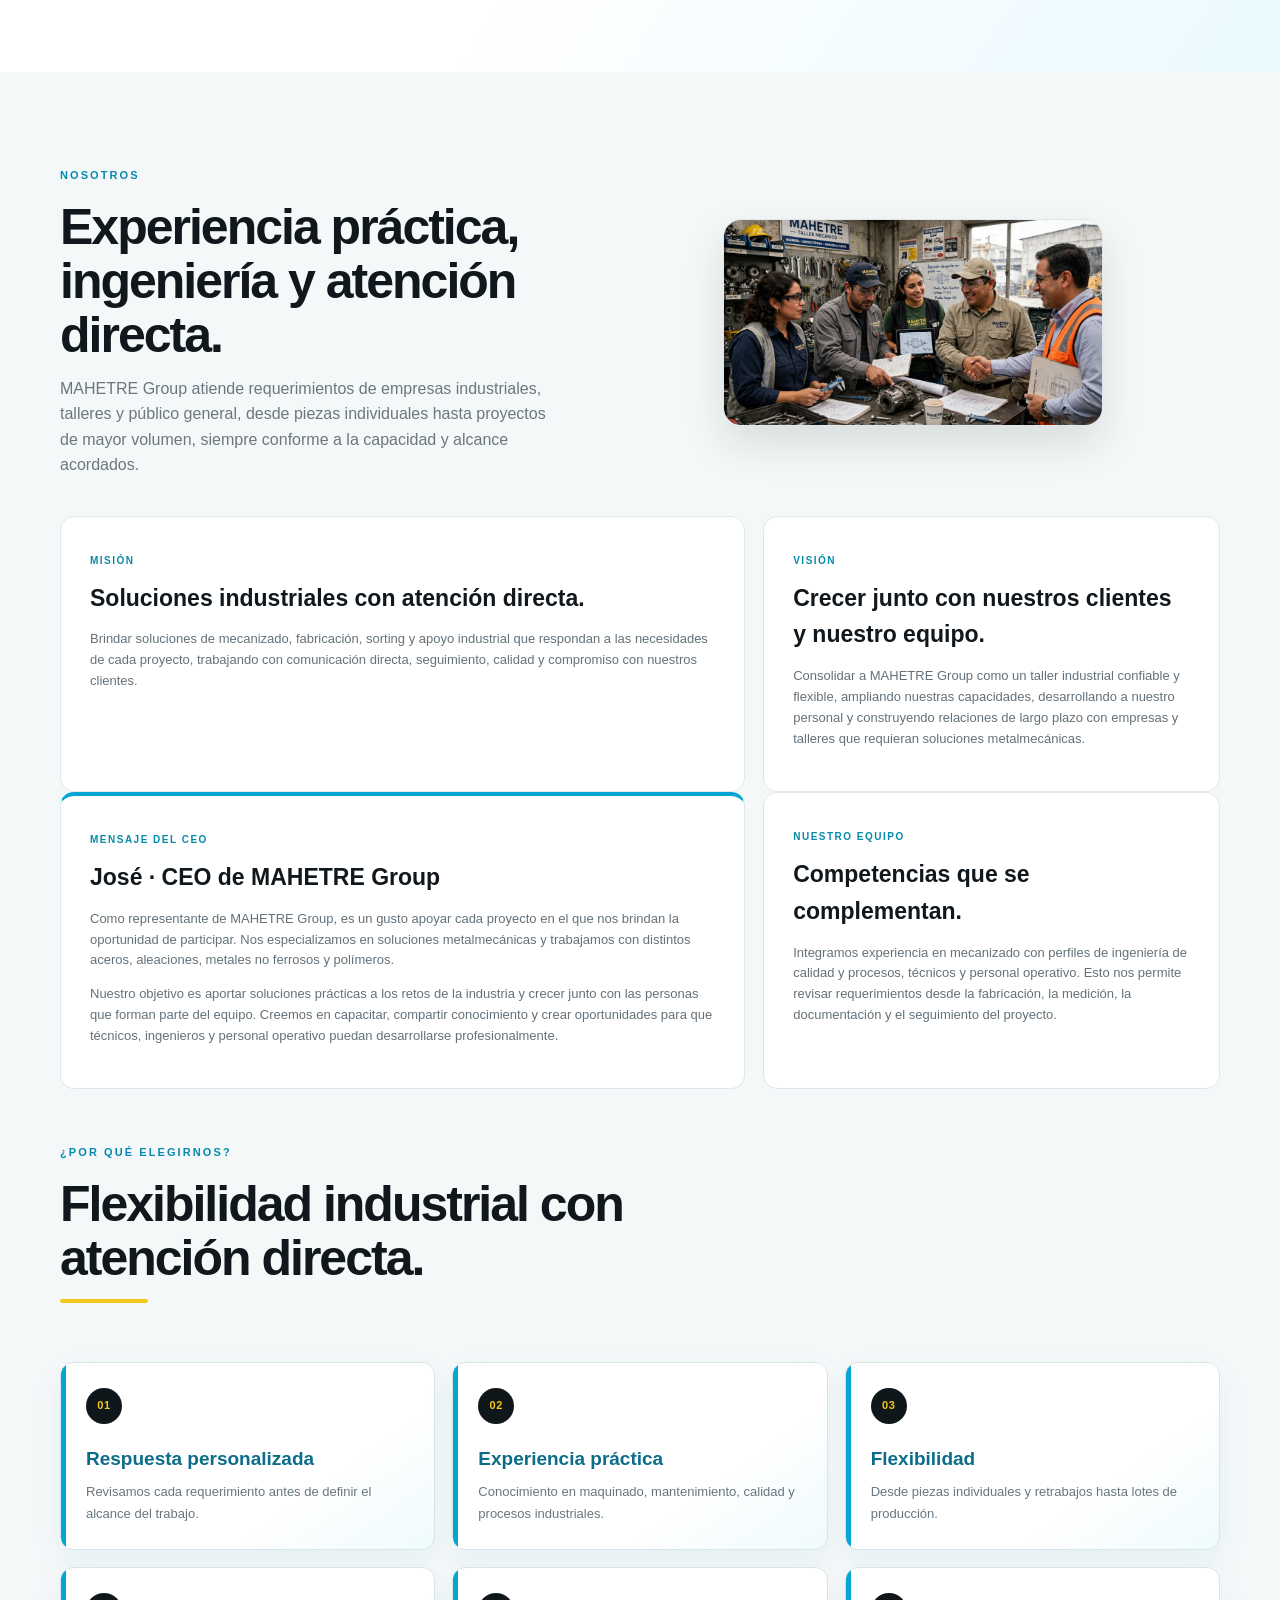
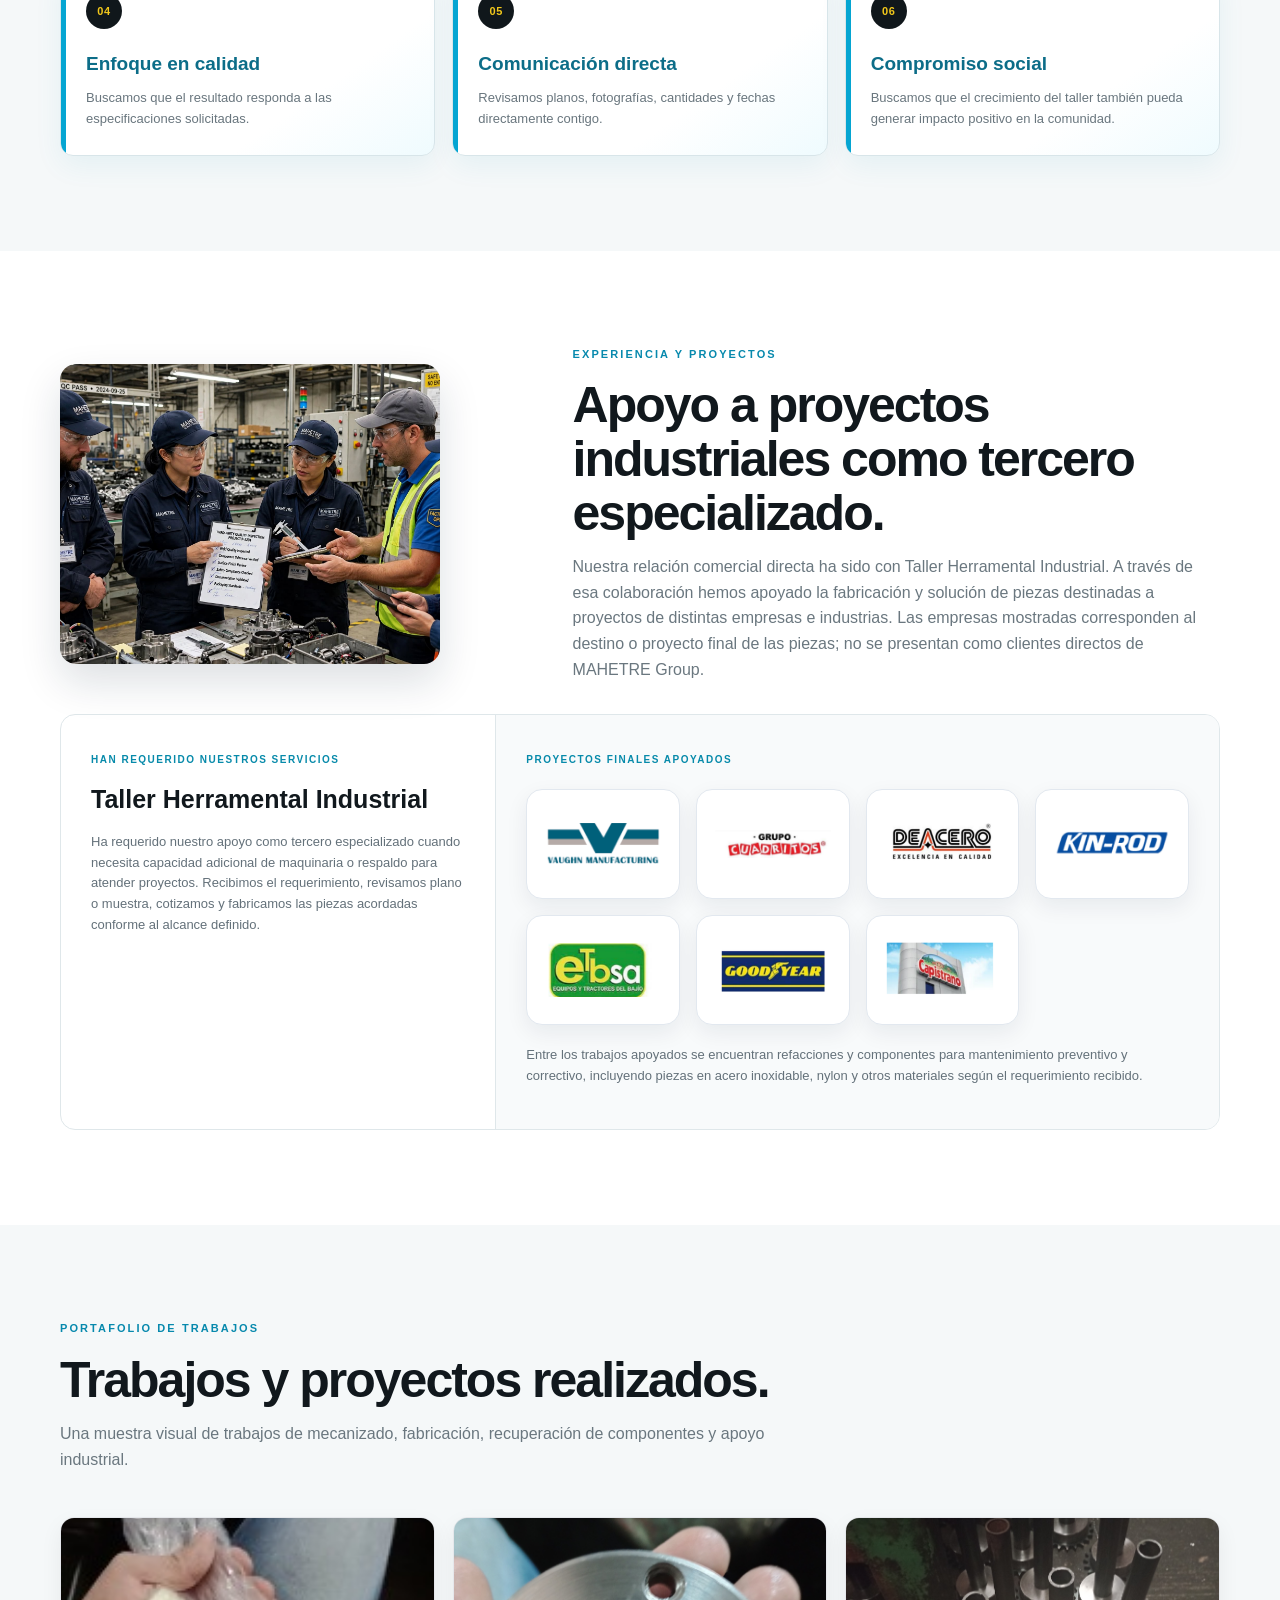
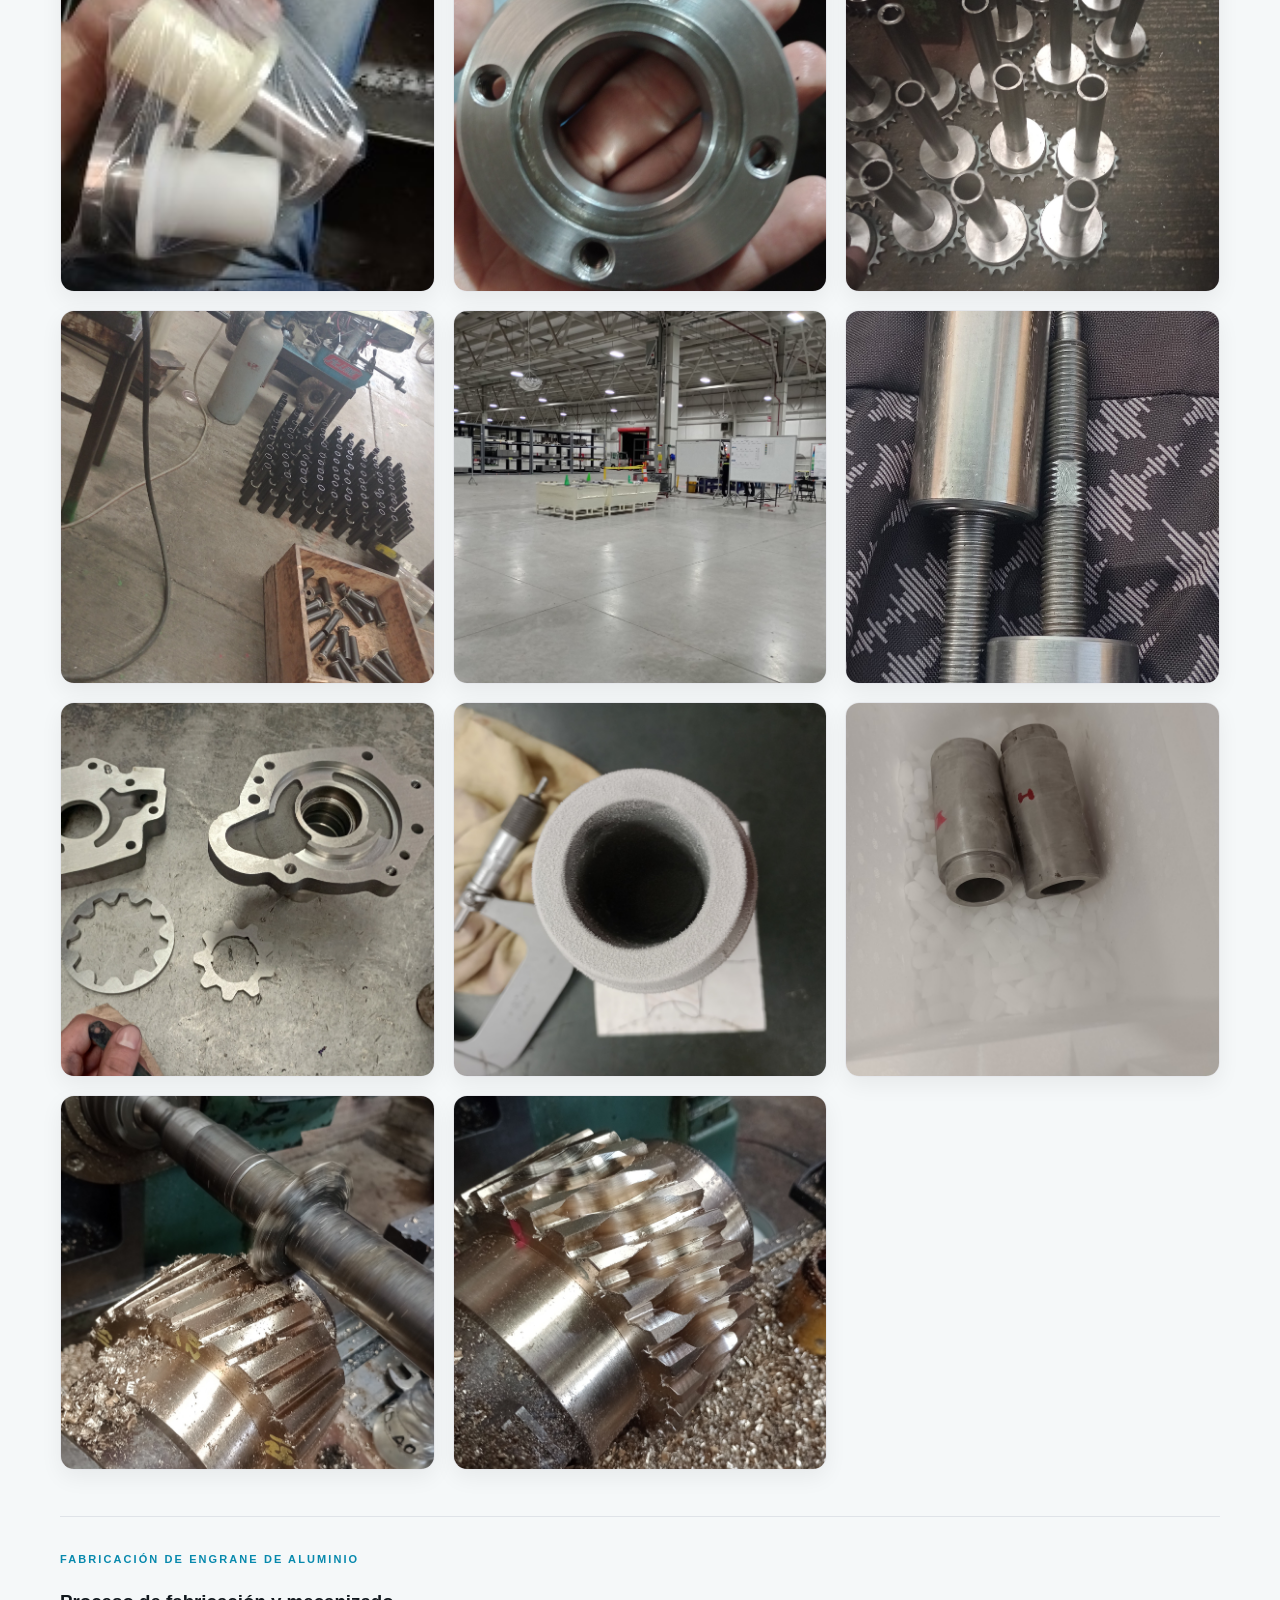
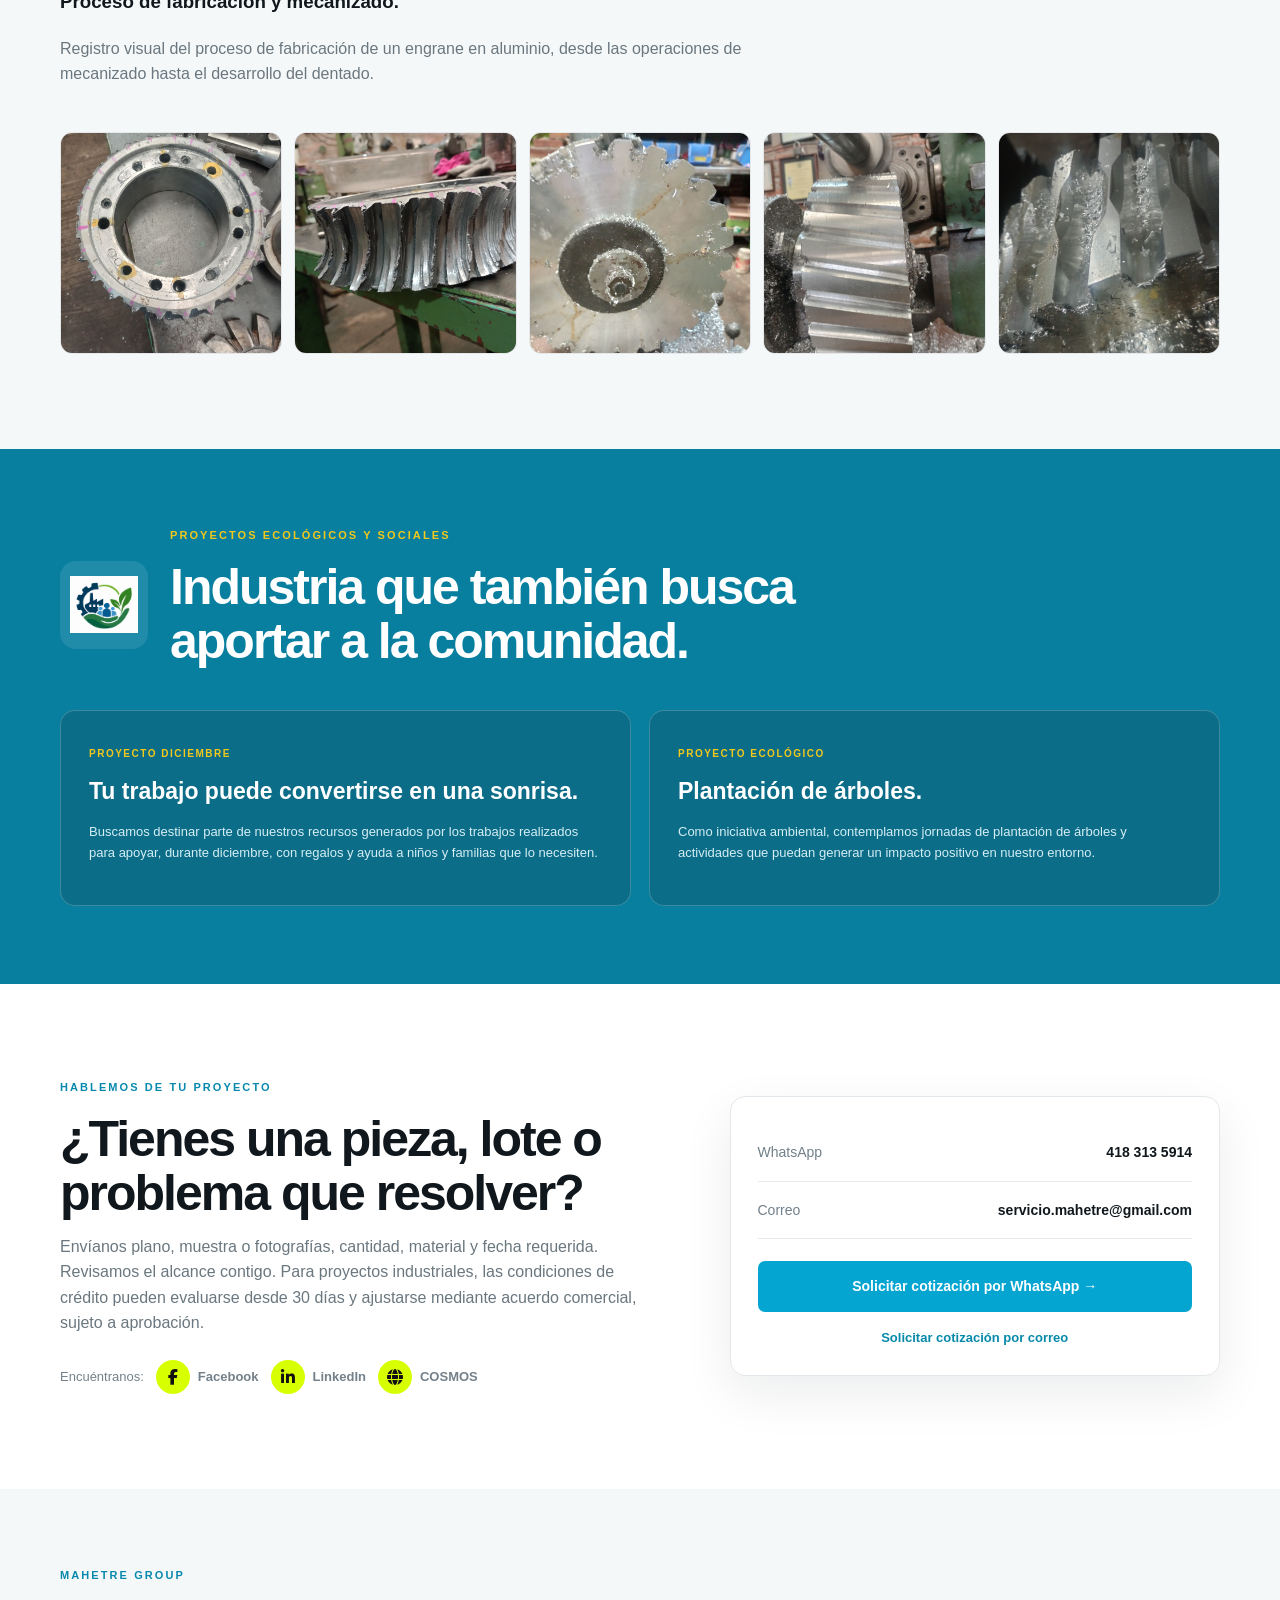
==== commit 029024de: "Add files via upload" ====
--- a/index.html
+++ b/index.html
@@ -5,7 +5,44 @@
 <meta name="viewport" content="width=device-width,initial-scale=1">
 <meta name="description" content="MAHETRE Group | Soluciones de Ingeniería. Maquinados, fabricación, Sorting & Quality, producción en serie, retrabajos y reparación industrial.">
 <title>MAHETRE Group | Soluciones de Ingeniería</title>
-<link rel="stylesheet" href="styles.css">
+<link rel="stylesheet" href="styles.css">\n<script type="application/ld+json">
+{
+  "@context": "https://schema.org",
+  "@graph": [
+    {
+      "@type": "Organization",
+      "@id": "https://mahetregroupcommx.vercel.app/#organization",
+      "name": "MAHETRE GROUP",
+      "alternateName": "MAHETRE",
+      "url": "https://mahetregroupcommx.vercel.app/",
+      "description": "MAHETRE GROUP, también conocida como MAHETRE, ofrece soluciones de ingeniería y manufactura metalmecánica: torno, fresadora, maquinados, fabricación, reparación y servicios industriales.",
+      "email": "servicio.mahetre@gmail.com",
+      "telephone": "+52-418-313-5914",
+      "sameAs": [
+        "https://www.facebook.com/profile.php?id=61595460080685",
+        "https://www.linkedin.com/in/mahetre-servicio-de-maquinado-441b90339/",
+        "https://www.cosmos.com.mx/empresa/mahetre-hffs.html"
+      ],
+      "areaServed": [
+        {"@type": "City", "name": "Celaya"},
+        {"@type": "City", "name": "Dolores Hidalgo"},
+        {"@type": "AdministrativeArea", "name": "Guanajuato"},
+        {"@type": "AdministrativeArea", "name": "Querétaro"}
+      ]
+    },
+    {
+      "@type": "WebSite",
+      "@id": "https://mahetregroupcommx.vercel.app/#website",
+      "url": "https://mahetregroupcommx.vercel.app/",
+      "name": "MAHETRE GROUP",
+      "alternateName": "MAHETRE",
+      "publisher": {"@id": "https://mahetregroupcommx.vercel.app/#organization"},
+      "inLanguage": "es-MX"
+    }
+  ]
+}
+</script>
+
 <link rel="icon" type="image/png" sizes="32x32" href="favicon-32x32.png">
 <link rel="icon" type="image/png" sizes="48x48" href="favicon-48x48.png">
 <link rel="apple-touch-icon" sizes="180x180" href="favicon-180x180.png">
@@ -23,7 +60,7 @@
       <div class="nav-item"><a class="nav-main" href="#proyectos">Proyectos</a><div class="submenu"><a href="#proyectos">Experiencia y proyectos</a><a href="#portafolio">Portafolio de trabajos</a><a href="#maquinaria">Maquinaria</a><a href="#materiales">Materiales</a></div></div>
       <div class="nav-item"><a class="nav-main" href="#operador">¿Ausencia de operador?</a><div class="submenu"><a href="#operador">¿Otra vez no llegó tu operador?</a></div></div>
       <div class="nav-item"><a class="nav-main" href="#impacto">Impacto</a><div class="submenu"><a href="#impacto-social">Proyecto social</a><a href="#impacto-ecologico">Proyecto ecológico</a></div></div>
-      <div class="nav-item"><a class="nav-main" href="#contacto">Contacto</a><div class="submenu"><a href="#contacto">Datos de contacto</a><a href="#redes">Redes sociales</a></div></div>
+      <div class="nav-item"><a class="nav-main" href="#contacto">Contacto</a><div class="submenu"><a href="#contacto">Datos de contacto</a><a href="#ubicaciones">Ubicaciones</a><a href="#redes">Redes sociales</a></div></div>
     </nav>
     <div class="language-switcher" aria-label="Seleccionar idioma">
       <span>🌐</span><select id="languageSelect" aria-label="Idioma"><option value="es">Español</option><option value="en">English</option><option value="ko">한국어</option><option value="ja">日本語</option><option value="zh-CN">中文</option></select>
@@ -147,7 +184,39 @@
 <section id="impacto" class="social"><div class="wrap"><div class="heading impact-heading"><img class="impact-symbol" src="images/impacto-comunidad.png" alt="Símbolo de industria, comunidad y medio ambiente"><div><div class="tag yellow">PROYECTOS ECOLÓGICOS Y SOCIALES</div><h2>Industria que también busca aportar a la comunidad.</h2></div></div><div class="impact-grid"><article id="impacto-social"><span>PROYECTO DICIEMBRE</span><h3>Tu trabajo puede convertirse en una sonrisa.</h3><p>Buscamos destinar parte de nuestros recursos generados por los trabajos realizados para apoyar, durante diciembre, con regalos y ayuda a niños y familias que lo necesiten.</p></article><article id="impacto-ecologico"><span>PROYECTO ECOLÓGICO</span><h3>Plantación de árboles.</h3><p>Como iniciativa ambiental, contemplamos jornadas de plantación de árboles y actividades que puedan generar un impacto positivo en nuestro entorno.</p></article></div></div></section>
 
 <section id="contacto" class="contact"><div class="wrap contact-grid"><div><div class="tag">HABLEMOS DE TU PROYECTO</div><h2>¿Tienes una pieza, lote o problema que resolver?</h2><p>Envíanos plano, muestra o fotografías, cantidad, material y fecha requerida. Revisamos el alcance contigo. Para proyectos industriales, las condiciones de crédito pueden evaluarse desde 30 días y ajustarse mediante acuerdo comercial, sujeto a aprobación.</p><div id="redes" class="networks"><span>Encuéntranos:</span><a class="social-link facebook" href="https://www.facebook.com/profile.php?id=61595460080685" target="_blank" rel="noopener" aria-label="Facebook de MAHETRE Group"><i class="fa-brands fa-facebook-f" aria-hidden="true"></i><span>Facebook</span></a><a class="social-link linkedin" href="https://www.linkedin.com/in/mahetre-servicio-de-maquinado-441b90339/" target="_blank" rel="noopener" aria-label="LinkedIn de MAHETRE Group"><i class="fa-brands fa-linkedin-in" aria-hidden="true"></i><span>LinkedIn</span></a><a class="social-link cosmos" href="https://www.cosmos.com.mx/empresa/mahetre-hffs.html" target="_blank" rel="noopener" aria-label="Perfil de MAHETRE en COSMOS Online"><i class="fa-solid fa-globe" aria-hidden="true"></i><span>COSMOS</span></a></div></div><div class="contact-card"><div class="contact-line"><span>WhatsApp</span><b>418 313 5914</b></div><div class="contact-line"><span>Correo</span><b>servicio.mahetre@gmail.com</b></div><a class="btn full" href="https://wa.me/524183135914?text=Hola%20MAHETRE%20Group,%20quiero%20solicitar%20una%20cotizaci%C3%B3n." target="_blank" rel="noopener">Solicitar cotización por WhatsApp →</a><a class="mail" href="mailto:servicio.mahetre@gmail.com?subject=Solicitud%20de%20cotizaci%C3%B3n%20MAHETRE%20Group">Solicitar cotización por correo</a></div></div></section>
-</main>
+
+
+<section id="ubicaciones" class="section locations-section">
+  <div class="wrap">
+    <div class="heading">
+      <div class="tag">MAHETRE GROUP</div>
+      <h2>Ubicaciones</h2>
+    </div>
+    <div class="locations-grid">
+      <article class="location-card">
+        <h3>Celaya, Guanajuato</h3>
+        <p class="location-postal">C.P. 38010</p>
+      </article>
+      <article class="location-card location-featured">
+        <h3>Dolores Hidalgo, Guanajuato</h3>
+        <p class="location-postal">C.P. 37806</p>
+      </article>
+    </div>
+    <div class="location-map">
+      <div class="map-heading">
+        <div><span class="location-kicker">MAPA DE ATENCIÓN</span><h3>Encuéntranos en Dolores Hidalgo</h3></div>
+        <a class="btn" href="https://share.google/1K9SST2DemUu91Pth" target="_blank" rel="noopener">Abrir en Google Maps ↗</a>
+      </div>
+      <iframe
+        title="Ubicación de atención de MAHETRE en Dolores Hidalgo, Guanajuato"
+        src="https://www.google.com/maps/embed?pb=!1m18!1m12!1m3!1d3720.9991960983593!2d-100.94889452473997!3d21.152430280527806!2m3!1f0!2f0!3f0!3m2!1i1024!2i768!4f13.1!3m3!1m2!1s0x842b3f0e28428ecd%3A0xab427cf439e4bc51!2sMahetre%20Torno%20y%20Fresadora!5e0!3m2!1ses-419!2smx!4v1794498338680!5m2!1ses-419!2smx"
+        width="600" height="450" style="border:0;" allowfullscreen="" loading="lazy"
+        referrerpolicy="strict-origin-when-cross-origin"></iframe>
+      <p class="map-note">El mapa conserva la ficha actual de Google Maps: Mahetre Torno y Fresadora. La marca del sitio se presenta como MAHETRE GROUP.</p>
+    </div>
+  </div>
+</section>
+\n</main>
 <footer><div class="wrap foot"><div><b>MAHETRE GROUP</b><span>Soluciones de Ingeniería</span></div><small>© 2026 MAHETRE Group · Todos los derechos reservados.</small></div></footer>
 
 <script>
@@ -160,7 +229,7 @@
     proyectos:['proyectos','maquinaria','materiales'],
     operador:['operador'],
     impacto:['impacto','impacto-social','impacto-ecologico'],
-    contacto:['contacto','redes']
+    contacto:['contacto','ubicaciones','redes']
   };
   const sections = Object.values(groups).flat().map(id => document.getElementById(id)).filter(Boolean);
   const setActive = id => {
--- a/styles.css
+++ b/styles.css
@@ -194,3 +194,20 @@
 .portfolio-videos {
     display: none !important;
 }
+
+
+/* Ubicaciones MAHETRE GROUP */
+.locations-section{background:#f5f8f9;padding-top:78px}
+.locations-grid{display:grid;grid-template-columns:1fr 1fr;gap:18px}
+.location-card{background:#fff;border:1px solid #dfe7ea;border-radius:15px;padding:28px;box-shadow:0 10px 28px rgba(10,30,40,.045)}
+.location-featured{border-top:4px solid #05a5d2}
+.location-kicker{display:block;font-size:10px;letter-spacing:.14em;font-weight:900;color:#078aaa}
+.location-card h3,.map-heading h3{font-size:24px;line-height:1.2;margin:10px 0 5px}
+.location-postal{font-size:13px!important;font-weight:800;color:#078aaa!important;margin:0 0 12px!important}
+.location-card p:last-child{font-size:14px;color:#64717a;margin:0;max-width:520px}
+.location-map{margin-top:24px;background:#fff;border:1px solid #dfe7ea;border-radius:15px;padding:24px;box-shadow:0 10px 28px rgba(10,30,40,.045)}
+.map-heading{display:flex;justify-content:space-between;align-items:center;gap:18px;margin-bottom:18px}
+.map-heading h3{margin-bottom:0}
+.location-map iframe{display:block;width:100%;height:420px;border:0;border-radius:10px}
+.map-note{font-size:11px;color:#74818a;margin:12px 0 0}
+@media(max-width:700px){.locations-grid{grid-template-columns:1fr}.map-heading{align-items:flex-start;flex-direction:column}.location-map{padding:16px}.location-map iframe{height:330px}}
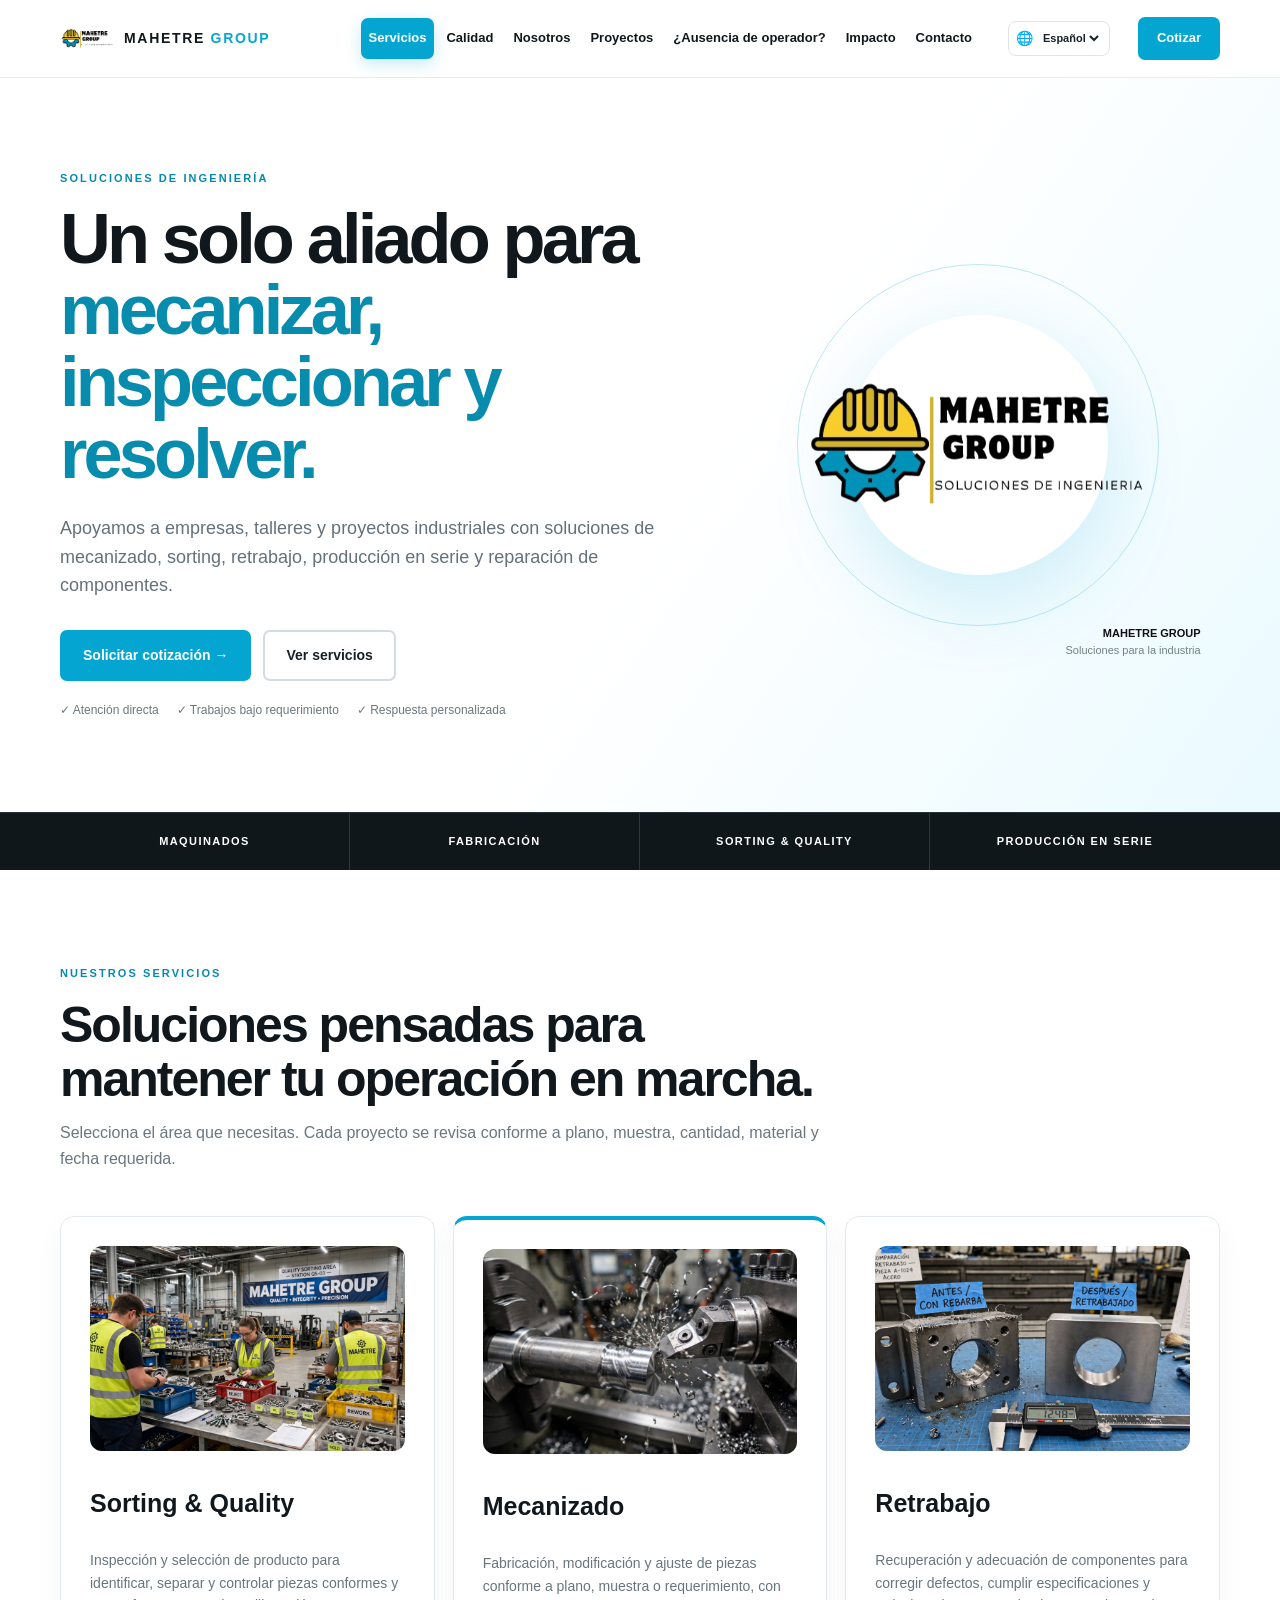
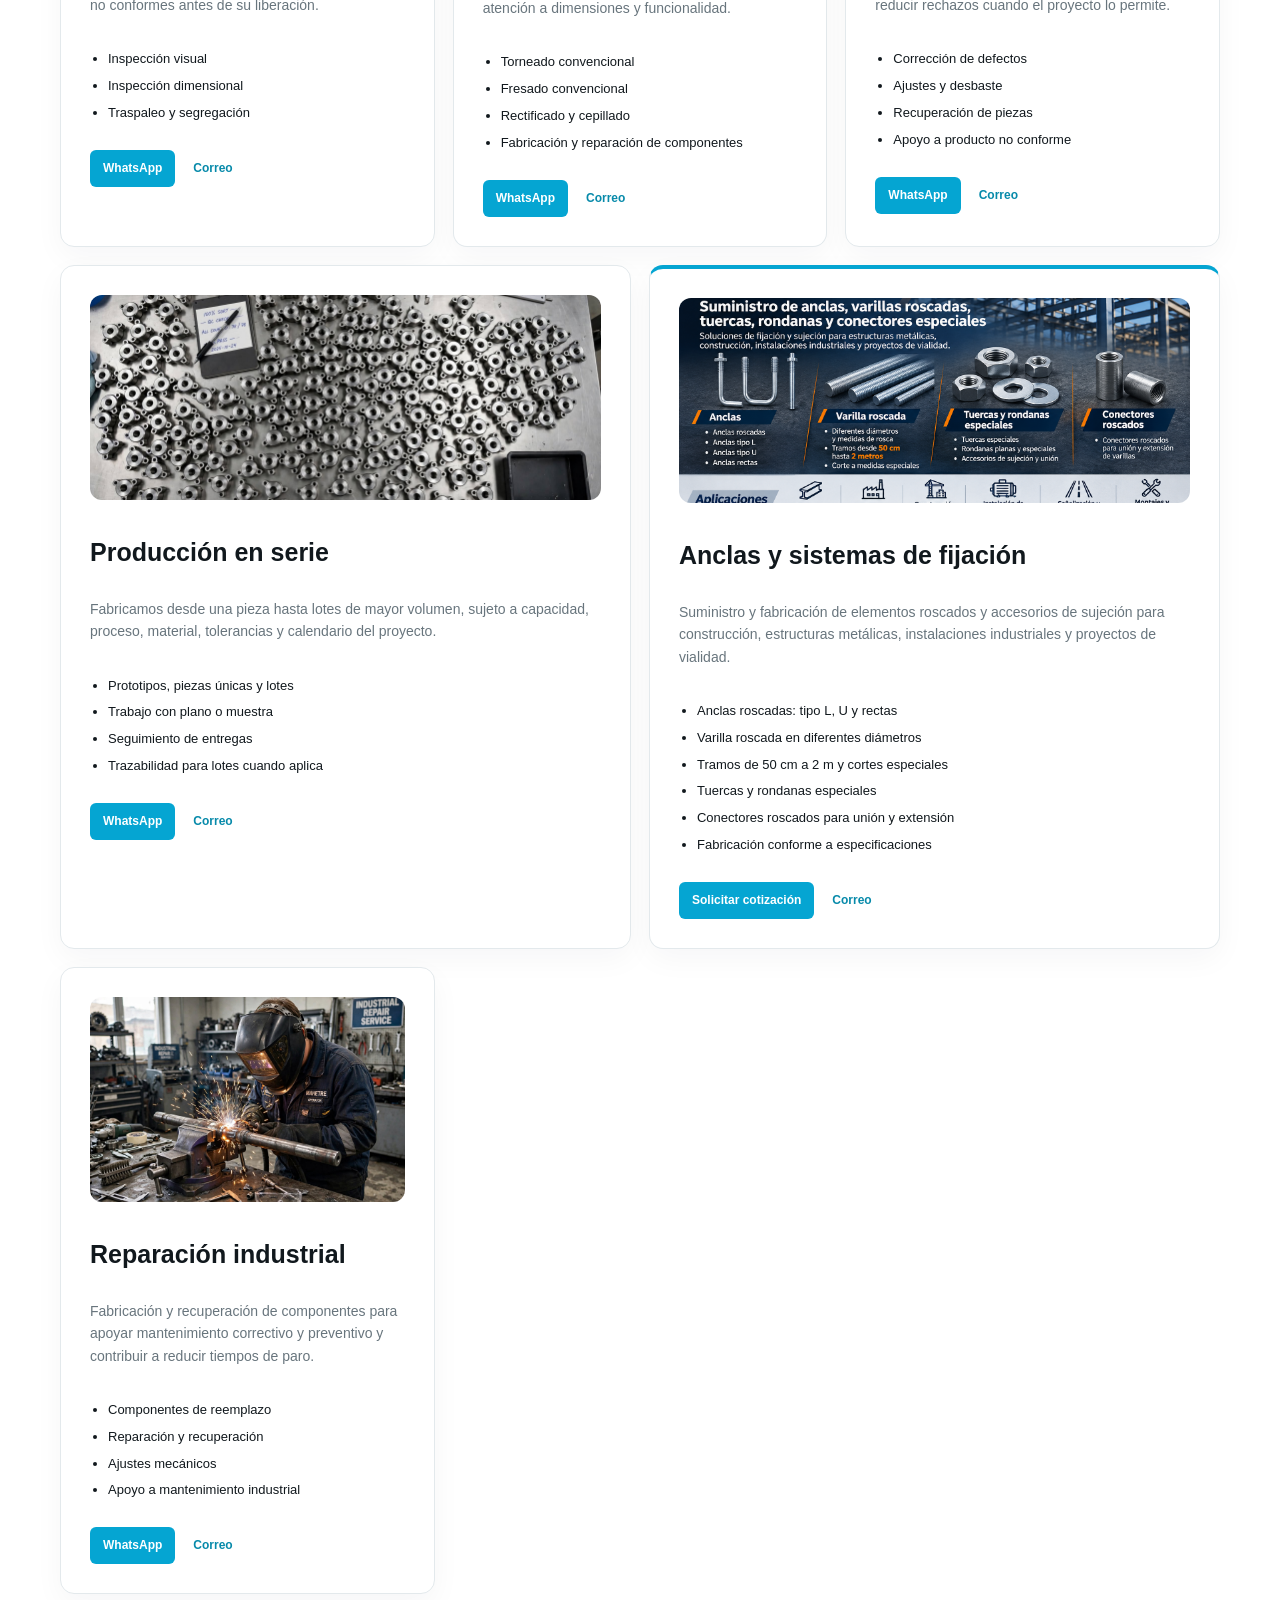
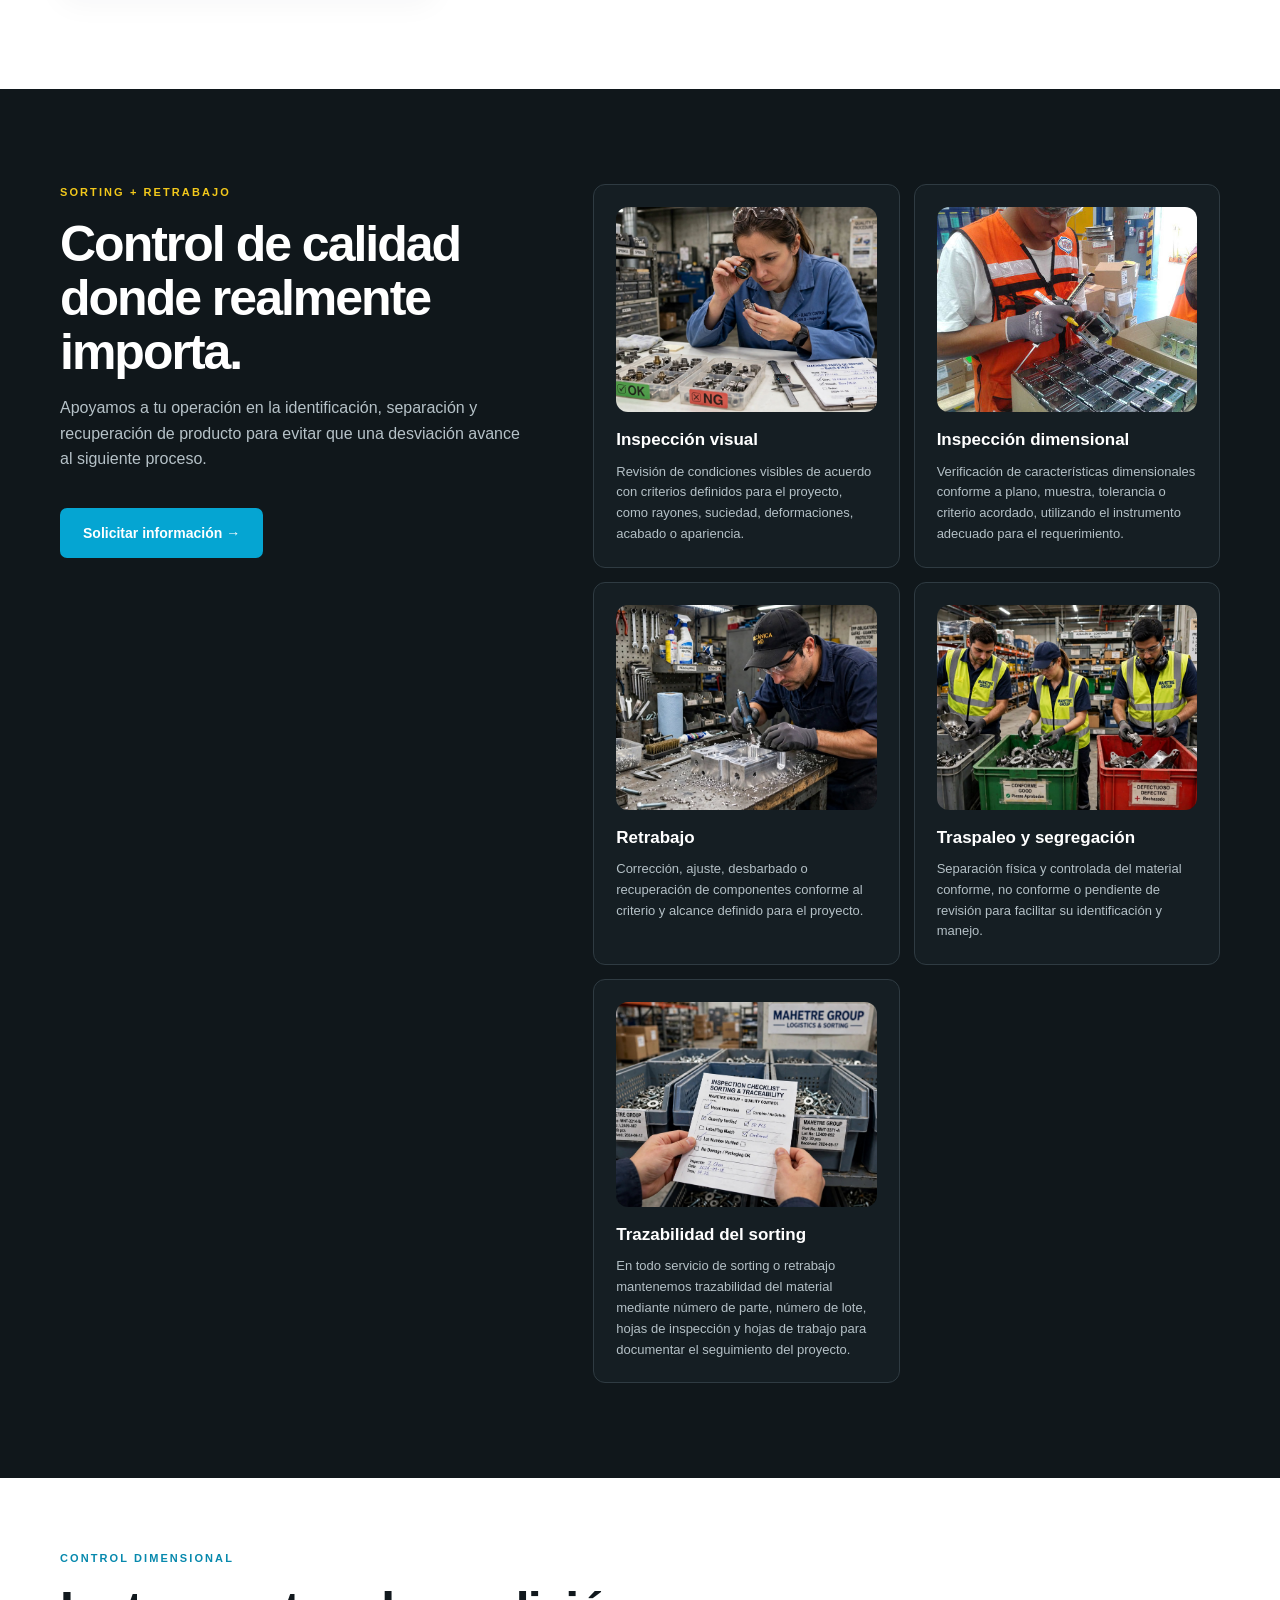
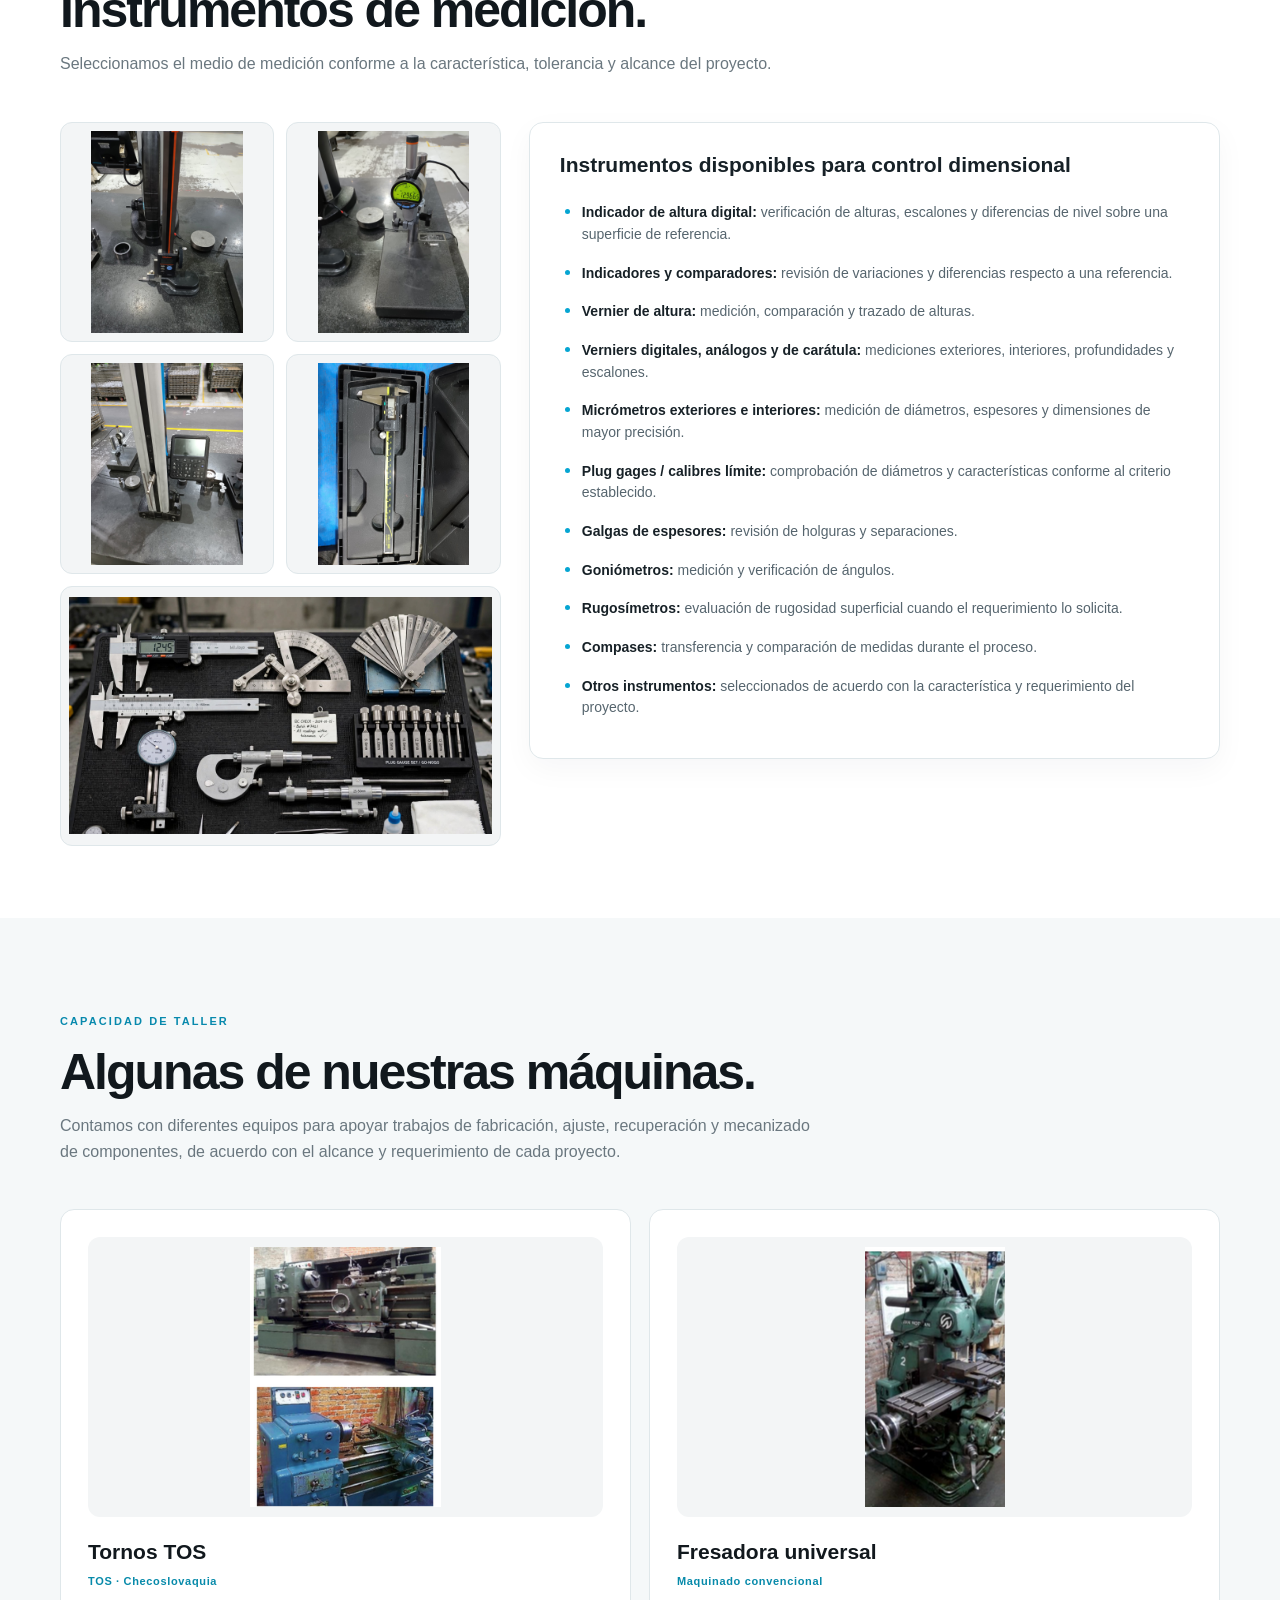
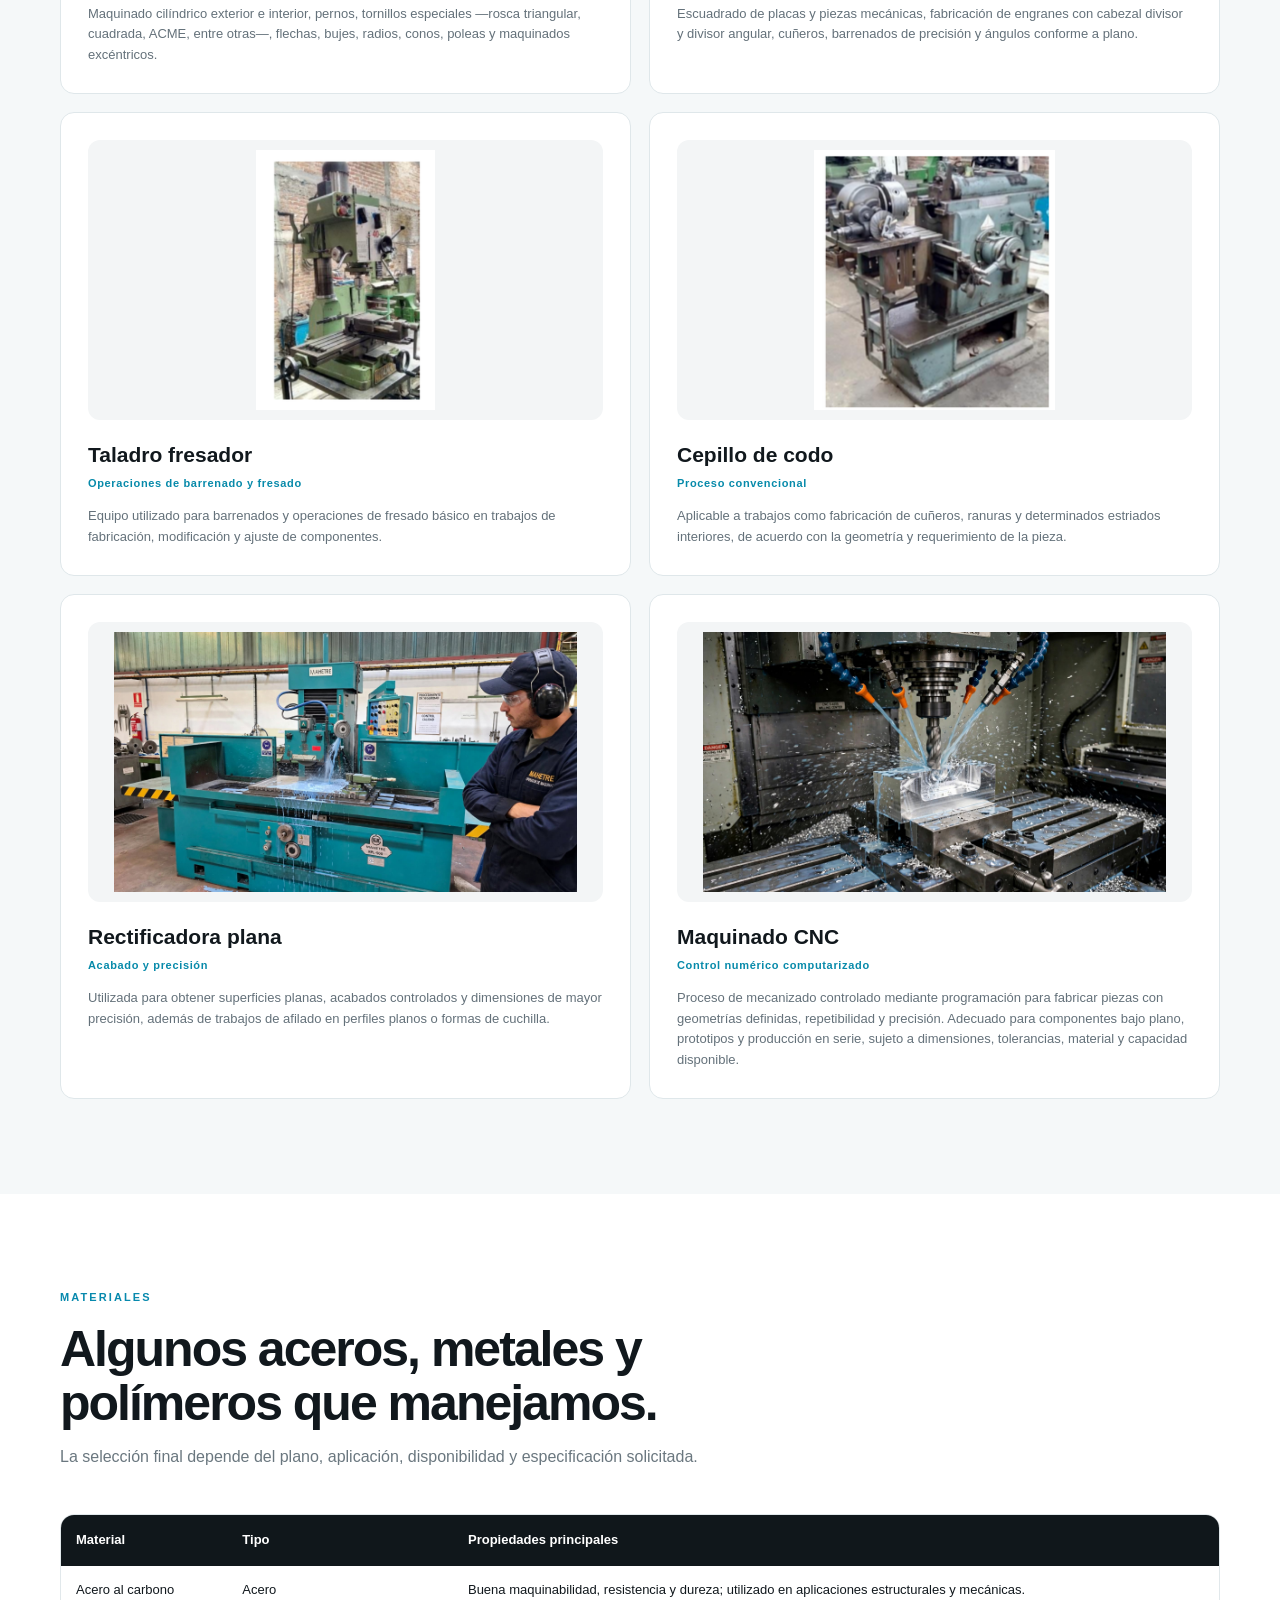
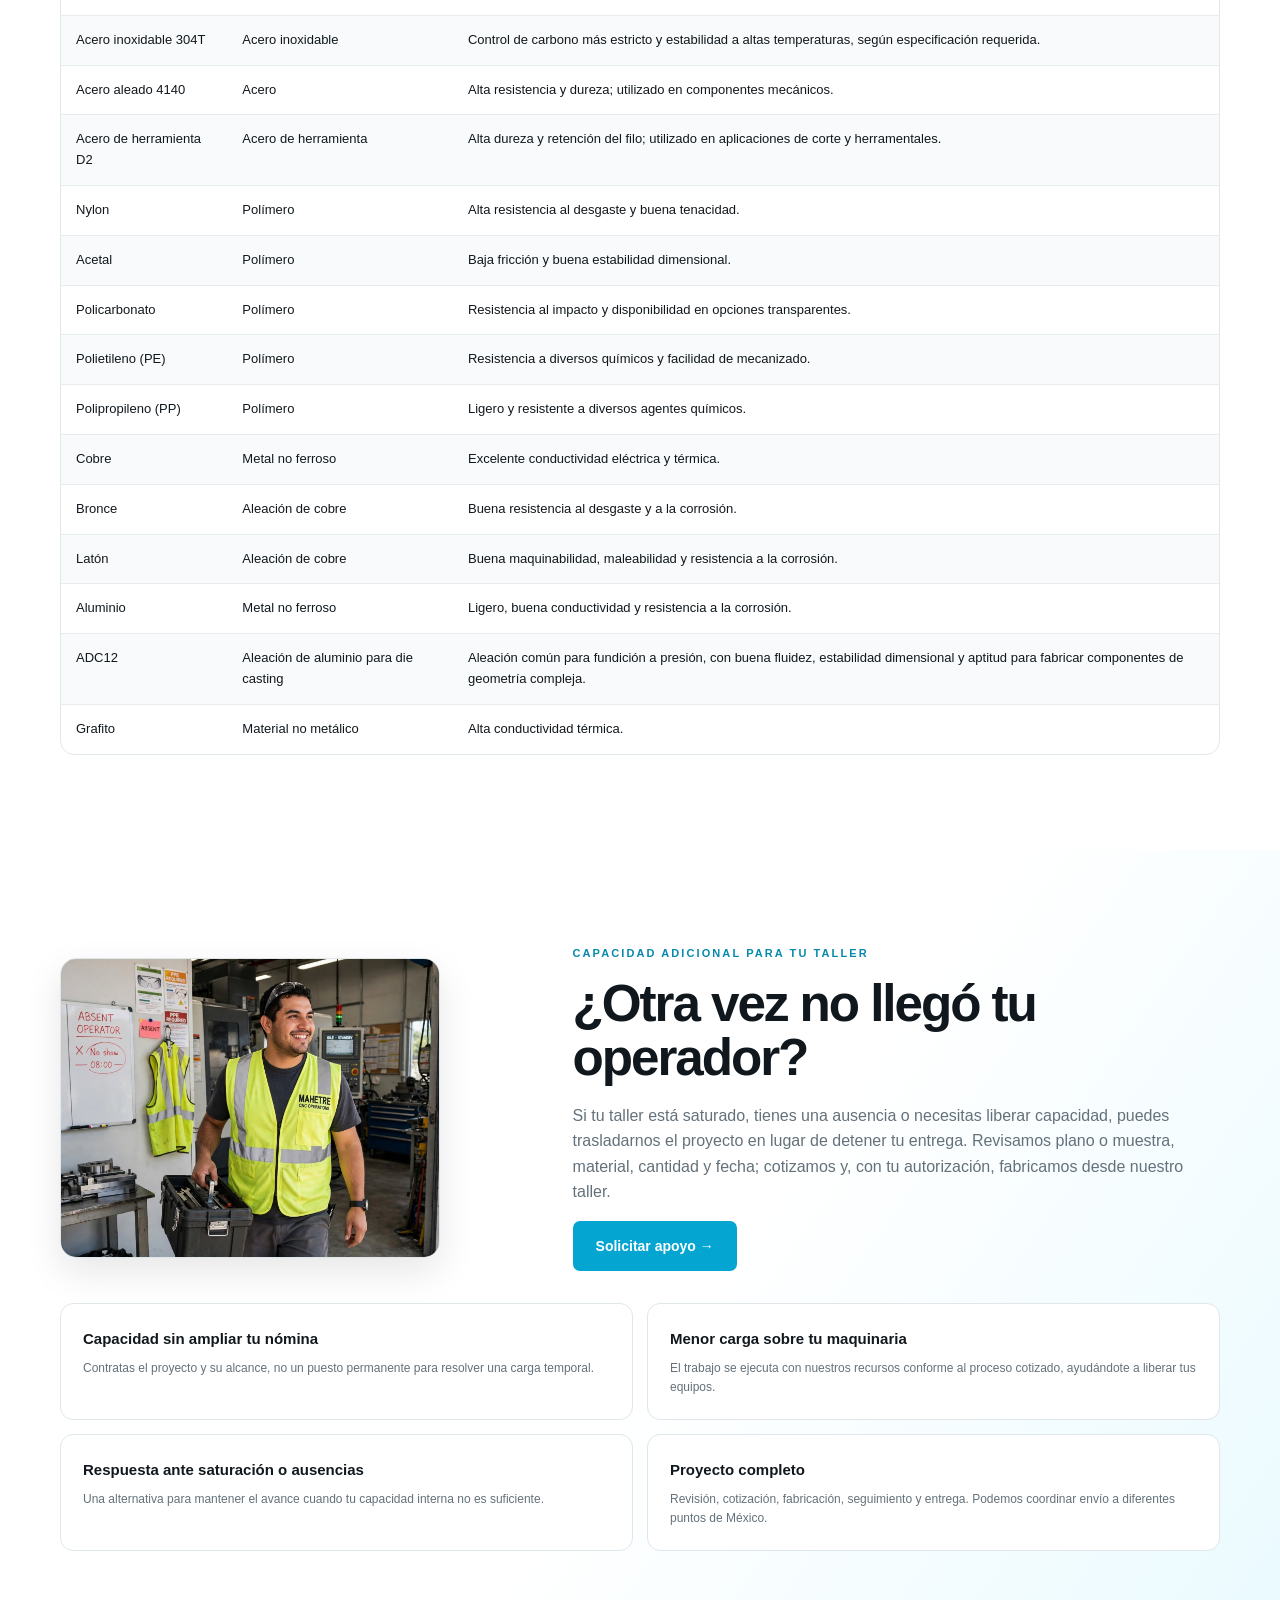
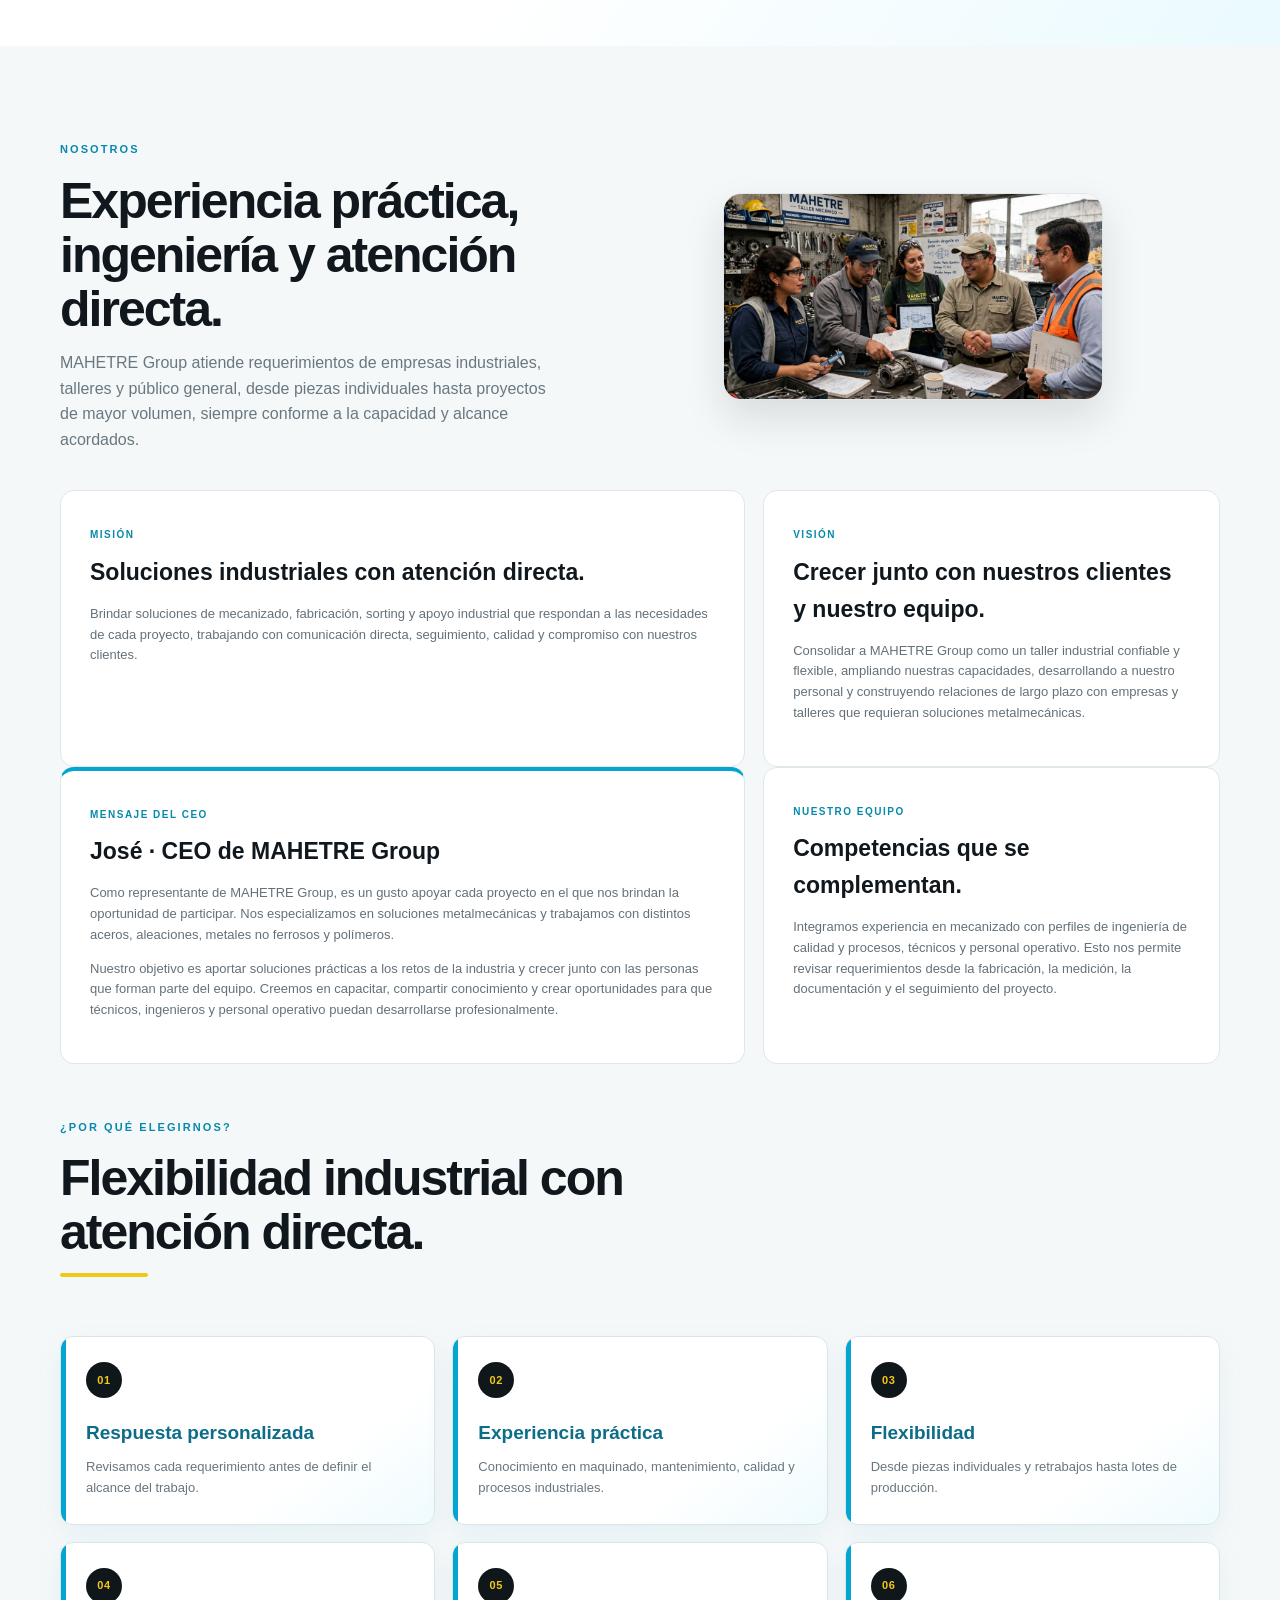
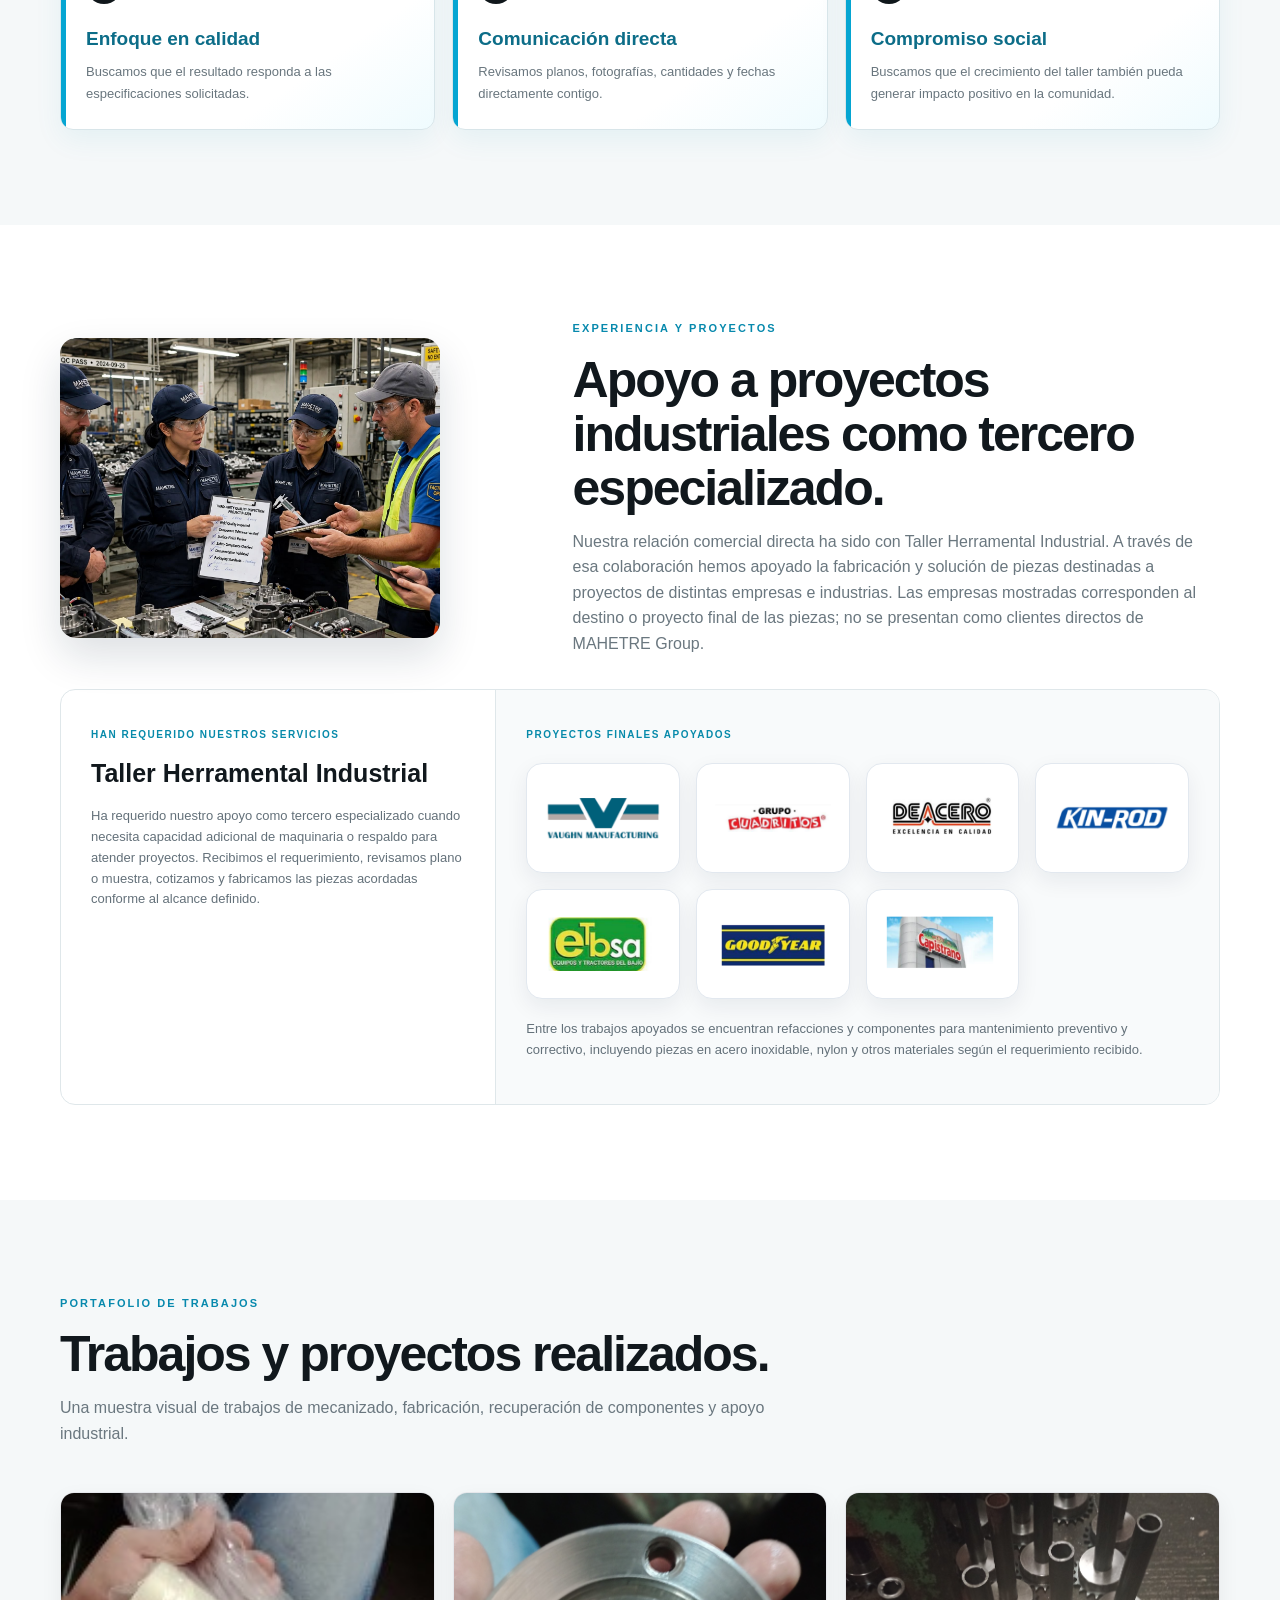
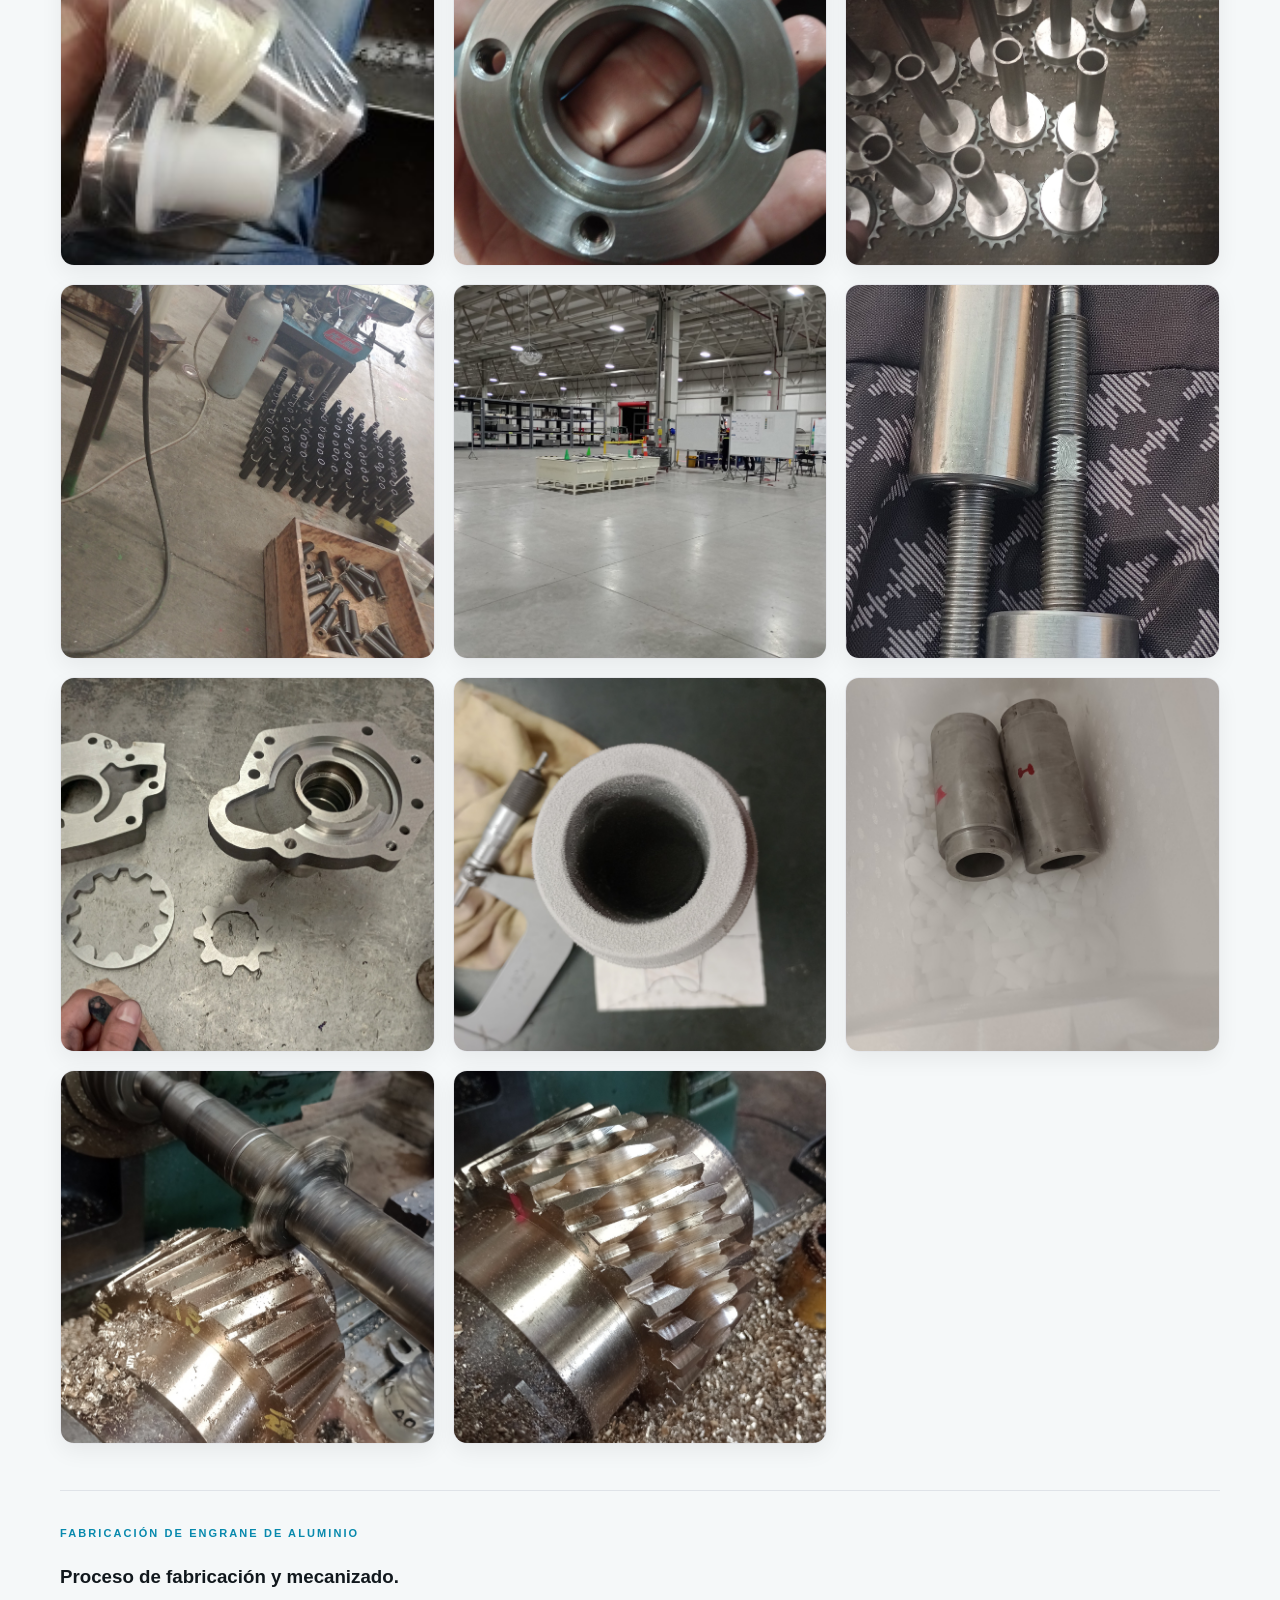
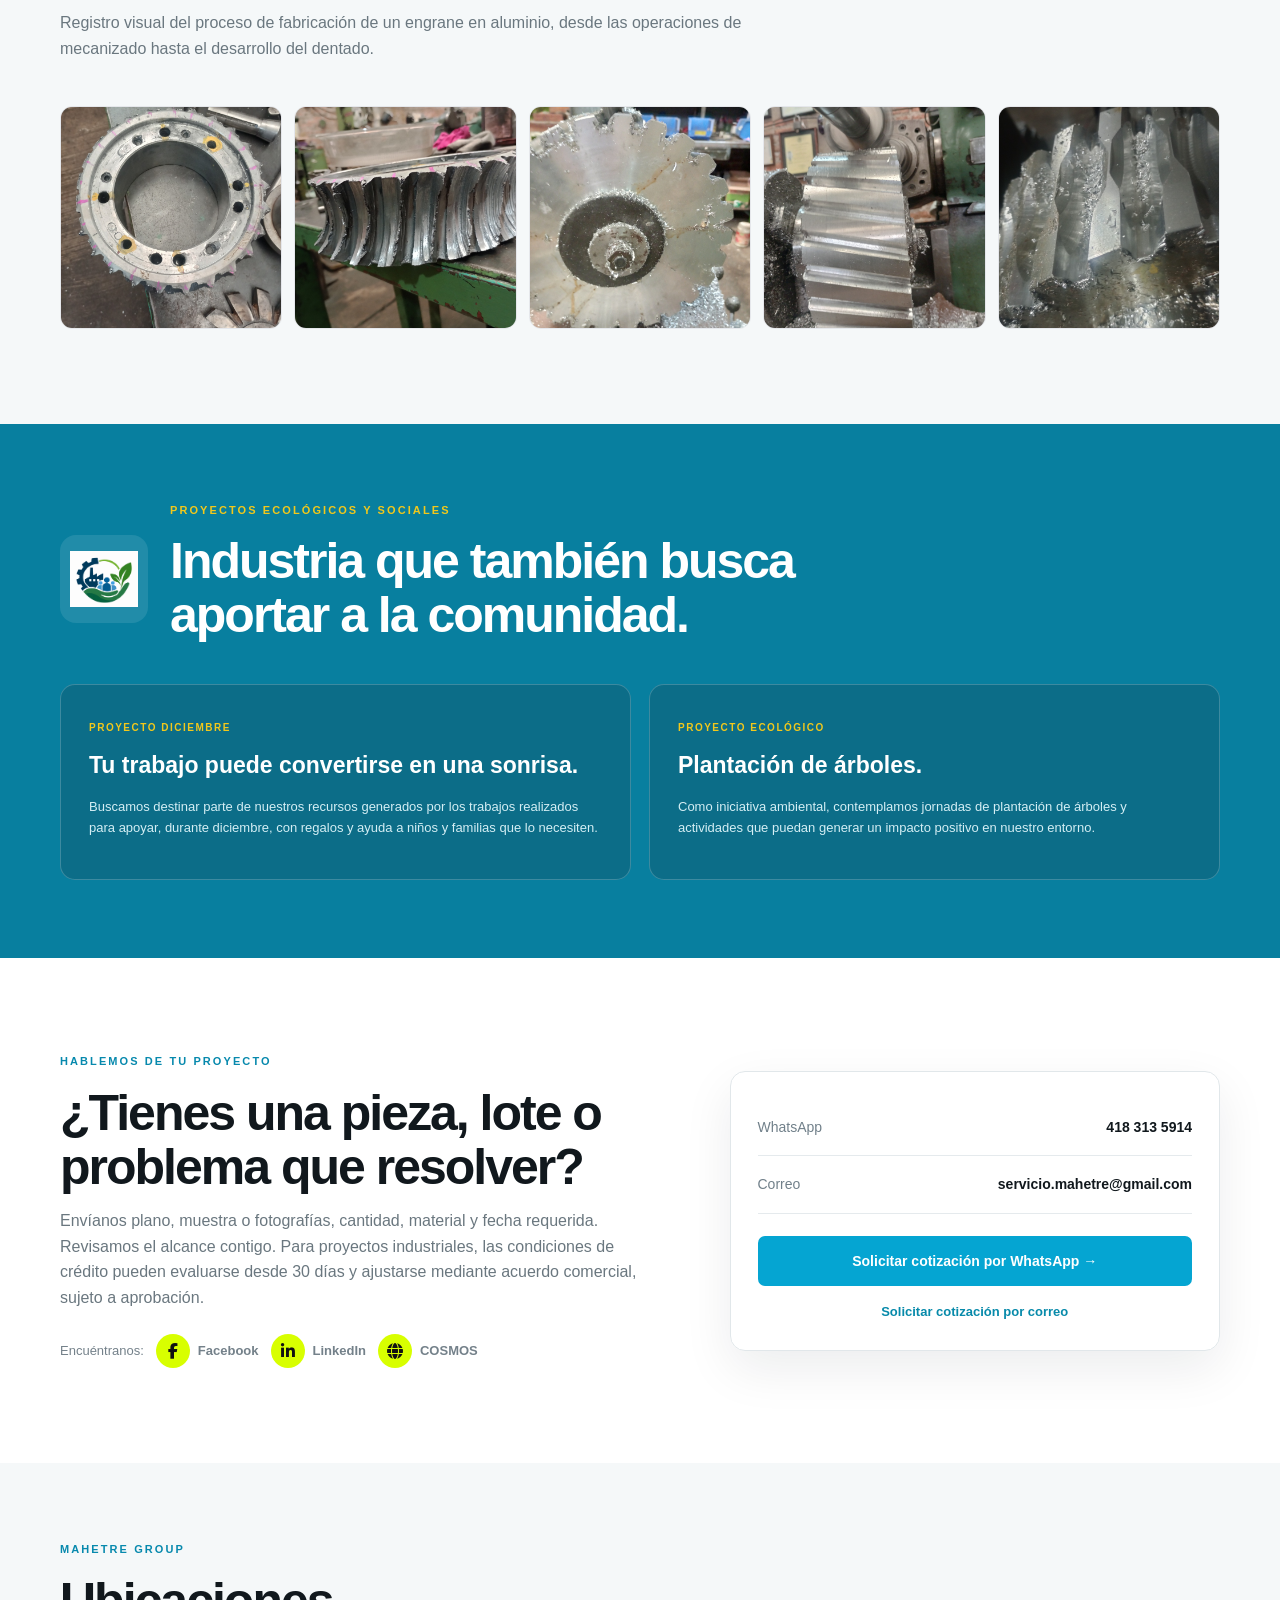
==== commit fb76ac18: "Add files via upload" ====
--- a/index.html
+++ b/index.html
@@ -5,7 +5,8 @@
 <meta name="viewport" content="width=device-width,initial-scale=1">
 <meta name="description" content="MAHETRE Group | Soluciones de Ingeniería. Maquinados, fabricación, Sorting & Quality, producción en serie, retrabajos y reparación industrial.">
 <title>MAHETRE Group | Soluciones de Ingeniería</title>
-<link rel="stylesheet" href="styles.css">\n<script type="application/ld+json">
+<link rel="stylesheet" href="styles.css">
+<script type="application/ld+json">
 {
   "@context": "https://schema.org",
   "@graph": [
@@ -216,7 +217,8 @@
     </div>
   </div>
 </section>
-\n</main>
+
+</main>
 <footer><div class="wrap foot"><div><b>MAHETRE GROUP</b><span>Soluciones de Ingeniería</span></div><small>© 2026 MAHETRE Group · Todos los derechos reservados.</small></div></footer>
 
 <script>
